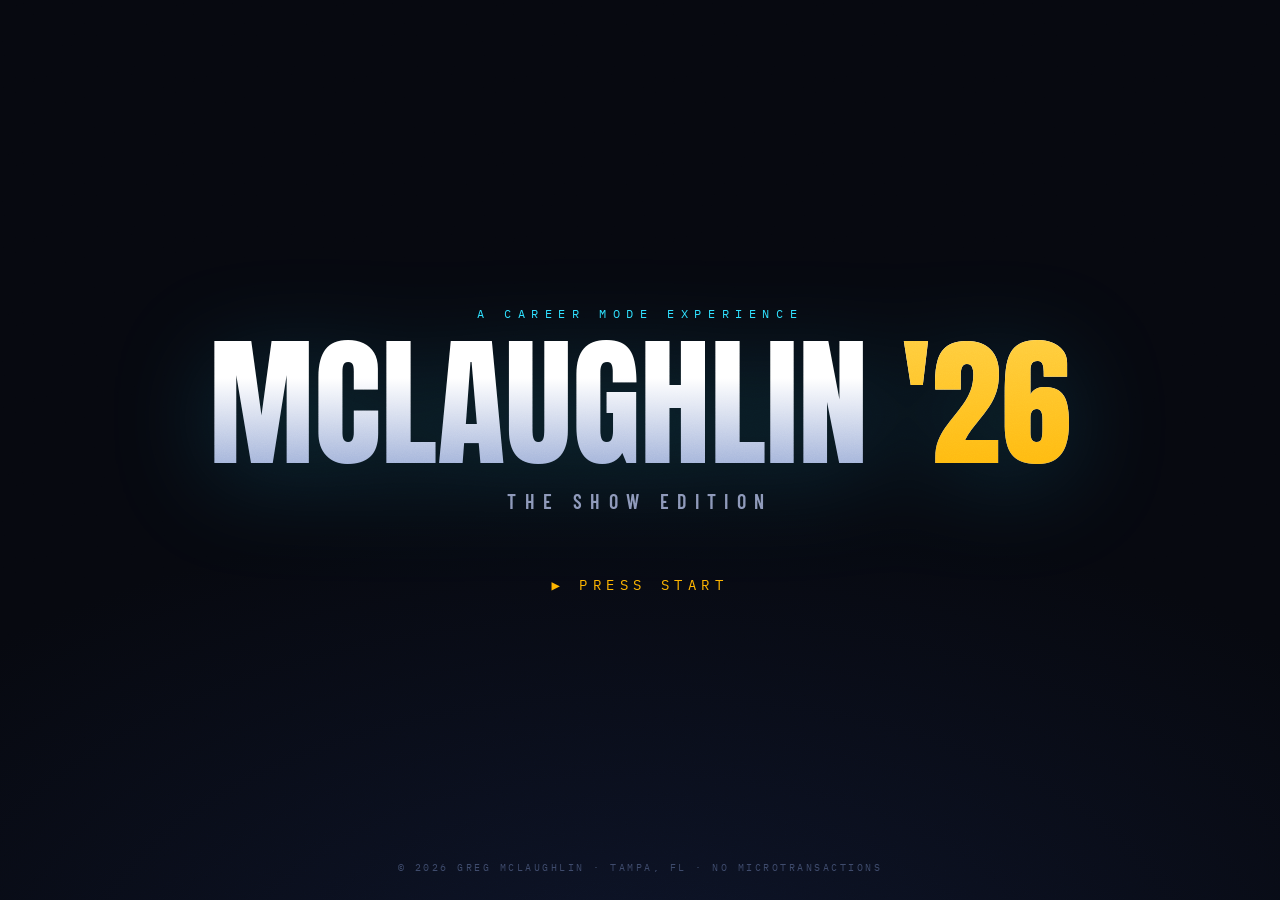
==== index.html @ 7b70fe1c "MCLAUGHLIN '26: personal site as a sports video game career-mode menu Single-file site: boot screen," ====
<!DOCTYPE html>
<html lang="en">
<head>
<meta charset="UTF-8">
<meta name="viewport" content="width=device-width, initial-scale=1.0">
<title>MCLAUGHLIN '26 — THE SHOW</title>
<meta name="description" content="Greg McLaughlin — M&A partnerships executive, AI builder. Career mode now loading.">
<link rel="preconnect" href="https://fonts.googleapis.com">
<link rel="preconnect" href="https://fonts.gstatic.com" crossorigin>
<link href="https://fonts.googleapis.com/css2?family=Anton&family=Barlow+Condensed:ital,wght@0,400;0,500;0,600;0,700;1,400;1,600&family=IBM+Plex+Mono:wght@400;500;700&display=swap" rel="stylesheet">
<style>
:root{
  --bg:#06080f;
  --bg2:#0c1120;
  --panel:#0e1426;
  --panel2:#131a30;
  --line:#1f2a4a;
  --gold:#ffb300;
  --gold-hi:#ffd34d;
  --cyan:#2ee0ff;
  --red:#ff3b5c;
  --ink:#f2f5fc;
  --dim:#8b96b8;
  --skew:-8deg;
}
*{box-sizing:border-box;margin:0;padding:0}
html,body{height:100%}
body{
  background:var(--bg);
  color:var(--ink);
  font-family:'Barlow Condensed',sans-serif;
  overflow:hidden;
  -webkit-font-smoothing:antialiased;
}
/* ============ ATMOSPHERE ============ */
.atmo{position:fixed;inset:0;pointer-events:none;z-index:0}
.atmo .glow{
  position:absolute;width:140vmax;height:140vmax;left:50%;top:-90vmax;transform:translateX(-50%);
  background:radial-gradient(closest-side,rgba(46,224,255,.10),rgba(46,224,255,0) 70%);
}
.atmo .glow2{
  position:absolute;width:90vmax;height:90vmax;right:-40vmax;bottom:-50vmax;
  background:radial-gradient(closest-side,rgba(255,179,0,.08),rgba(255,179,0,0) 70%);
}
.atmo .stripes{
  position:absolute;inset:-50%;
  background:repeating-linear-gradient(115deg,rgba(255,255,255,.022) 0 2px,transparent 2px 90px);
}
.atmo .bigword{
  position:absolute;left:-2vw;bottom:-7vh;
  font-family:'Anton',sans-serif;font-size:24vw;line-height:.8;letter-spacing:-.01em;
  color:transparent;-webkit-text-stroke:1px rgba(255,255,255,.045);
  transform:skewX(var(--skew));user-select:none;white-space:nowrap;
}
.atmo .sweep{
  position:absolute;inset:0;overflow:hidden;
}
.atmo .sweep::after{
  content:"";position:absolute;top:-20%;bottom:-20%;width:30vw;left:-40vw;
  background:linear-gradient(100deg,transparent,rgba(255,255,255,.035),transparent);
  transform:skewX(-18deg);
  animation:sweep 9s ease-in-out infinite;
}
@keyframes sweep{0%,55%{left:-45vw}90%,100%{left:130vw}}
.grain{
  position:fixed;inset:0;z-index:50;pointer-events:none;opacity:.5;mix-blend-mode:overlay;
  background-image:url("data:image/svg+xml,%3Csvg xmlns='http://www.w3.org/2000/svg' width='160' height='160'%3E%3Cfilter id='n'%3E%3CfeTurbulence type='fractalNoise' baseFrequency='0.9' numOctaves='2'/%3E%3CfeColorMatrix type='saturate' values='0'/%3E%3C/filter%3E%3Crect width='160' height='160' filter='url(%23n)' opacity='0.35'/%3E%3C/svg%3E");
}

/* ============ BOOT SCREEN ============ */
#boot{
  position:fixed;inset:0;z-index:40;display:flex;flex-direction:column;align-items:center;justify-content:center;
  background:radial-gradient(120% 90% at 50% 110%,#0d1428 0%,var(--bg) 60%);
  cursor:pointer;transition:opacity .6s ease,visibility .6s;
}
#boot.gone{opacity:0;visibility:hidden}
.boot-kicker{
  font-family:'IBM Plex Mono',monospace;font-size:12px;letter-spacing:.55em;color:var(--cyan);
  text-transform:uppercase;margin-bottom:18px;animation:rise .8s .2s both;
}
.boot-logo{
  font-family:'Anton',sans-serif;font-size:clamp(56px,11vw,150px);line-height:.92;text-align:center;
  text-transform:uppercase;transform:skewX(var(--skew));
  background:linear-gradient(180deg,#fff 30%,#9fb0d8 100%);
  -webkit-background-clip:text;background-clip:text;color:transparent;
  filter:drop-shadow(0 18px 50px rgba(46,224,255,.18));
  animation:rise .8s .35s both;
}
.boot-logo .yr{color:transparent;background:linear-gradient(180deg,var(--gold-hi),var(--gold));-webkit-background-clip:text;background-clip:text}
.boot-sub{
  margin-top:20px;font-weight:600;font-size:clamp(14px,1.6vw,20px);letter-spacing:.42em;text-transform:uppercase;color:var(--dim);
  animation:rise .8s .5s both;
}
.press-start{
  margin-top:7vh;font-family:'IBM Plex Mono',monospace;font-size:14px;letter-spacing:.4em;text-transform:uppercase;color:var(--gold);
  animation:blink 1.4s steps(2,start) infinite, rise .8s .8s both;
}
@keyframes blink{50%{opacity:.15}}
@keyframes rise{from{opacity:0;transform:translateY(26px)}to{opacity:1;transform:translateY(0)}}
.boot-foot{
  position:absolute;bottom:26px;font-family:'IBM Plex Mono',monospace;font-size:10px;letter-spacing:.25em;color:#3c4868;text-transform:uppercase;
}

/* ============ SHELL ============ */
#app{position:relative;z-index:1;height:100%;display:flex;flex-direction:column;opacity:0;transition:opacity .7s ease .15s}
#app.on{opacity:1}

/* top bar */
.topbar{
  display:flex;align-items:center;gap:18px;
  padding:14px 28px;border-bottom:1px solid var(--line);
  background:linear-gradient(180deg,rgba(14,20,38,.9),rgba(14,20,38,.55));
  backdrop-filter:blur(6px);
}
.tb-logo{font-family:'Anton',sans-serif;font-size:20px;letter-spacing:.02em;transform:skewX(var(--skew));text-transform:uppercase}
.tb-logo span{color:var(--gold)}
.tb-mode{
  font-family:'IBM Plex Mono',monospace;font-size:10px;letter-spacing:.3em;color:var(--cyan);text-transform:uppercase;
  border:1px solid rgba(46,224,255,.35);padding:4px 10px;
}
.tb-spacer{flex:1}
.tb-meta{font-family:'IBM Plex Mono',monospace;font-size:10px;letter-spacing:.2em;color:var(--dim);text-transform:uppercase}
#muteBtn{
  font-family:'IBM Plex Mono',monospace;font-size:10px;letter-spacing:.2em;text-transform:uppercase;
  background:none;border:1px solid var(--line);color:var(--dim);padding:5px 12px;cursor:pointer;transition:.2s;
}
#muteBtn:hover{border-color:var(--gold);color:var(--gold)}

/* main area */
.main{flex:1;display:flex;min-height:0}

/* ============ MENU ============ */
.menu{
  width:330px;flex-shrink:0;display:flex;flex-direction:column;justify-content:center;gap:6px;
  padding:0 0 0 34px;
}
.menu-label{
  font-family:'IBM Plex Mono',monospace;font-size:10px;letter-spacing:.4em;color:#46537a;text-transform:uppercase;margin-bottom:10px;padding-left:14px;
}
.mi{
  position:relative;display:block;width:100%;text-align:left;background:none;border:0;cursor:pointer;
  font-family:'Anton',sans-serif;font-size:30px;letter-spacing:.02em;text-transform:uppercase;color:#5b688f;
  padding:10px 14px;transform:skewX(var(--skew));transition:color .18s,transform .18s,padding .18s;
  opacity:0;animation:rise .55s both;
}
.mi small{
  display:block;font-family:'Barlow Condensed',sans-serif;font-weight:500;font-size:12px;letter-spacing:.32em;color:#3c4868;margin-top:1px;transition:color .18s;
}
.mi::before{
  content:"";position:absolute;left:0;top:8%;bottom:8%;width:4px;background:var(--gold);
  transform:scaleY(0);transition:transform .18s;
}
.mi:hover,.mi.active{color:var(--ink);transform:skewX(var(--skew)) translateX(14px)}
.mi:hover small,.mi.active small{color:var(--cyan)}
.mi.active::before{transform:scaleY(1)}
.mi.active{color:var(--gold-hi)}

/* ============ STAGE ============ */
.stage{flex:1;position:relative;min-width:0;display:flex;align-items:stretch;padding:34px 38px 26px 30px}
.screen{
  position:absolute;inset:34px 38px 26px 30px;display:none;min-height:0;
}
.screen.on{display:flex;gap:34px;animation:screenIn .45s cubic-bezier(.22,1,.36,1) both}
@keyframes screenIn{from{opacity:0;transform:translateX(46px) skewX(-1deg)}to{opacity:1;transform:none}}
.screen-body{flex:1;min-width:0;display:flex;flex-direction:column;min-height:0}

.sc-kicker{font-family:'IBM Plex Mono',monospace;font-size:11px;letter-spacing:.45em;color:var(--cyan);text-transform:uppercase;margin-bottom:6px}
.sc-title{
  font-family:'Anton',sans-serif;font-size:clamp(34px,4.4vw,58px);line-height:.95;text-transform:uppercase;transform:skewX(var(--skew));transform-origin:left;
  margin-bottom:20px;
}
.sc-title em{font-style:normal;color:var(--gold)}
.scroll{overflow-y:auto;min-height:0;padding-right:14px;scrollbar-width:thin;scrollbar-color:#26314f transparent}
.scroll::-webkit-scrollbar{width:6px}
.scroll::-webkit-scrollbar-thumb{background:#26314f}

/* ============ PLAYER CARD ============ */
.pcard{
  width:300px;flex-shrink:0;align-self:flex-start;position:relative;
  background:linear-gradient(165deg,var(--panel2),var(--panel) 70%);
  border:1px solid var(--line);
  clip-path:polygon(0 0,100% 0,100% calc(100% - 26px),calc(100% - 26px) 100%,0 100%);
  padding:0 0 18px;
}
.pcard::before{content:"";position:absolute;left:0;right:0;top:0;height:4px;background:linear-gradient(90deg,var(--gold),var(--cyan))}
.pc-photo{position:relative;height:240px;overflow:hidden}
.pc-photo img{width:100%;height:100%;object-fit:cover;object-position:50% 20%;filter:contrast(1.06) saturate(.85)}
.pc-photo::after{
  content:"";position:absolute;inset:0;
  background:linear-gradient(180deg,rgba(6,8,15,0) 45%,rgba(14,20,38,.96) 96%),
             linear-gradient(20deg,rgba(46,224,255,.14),transparent 45%);
}
.pc-ovr{
  position:absolute;top:14px;left:14px;width:64px;height:64px;display:flex;flex-direction:column;align-items:center;justify-content:center;
  background:linear-gradient(180deg,var(--gold-hi),var(--gold));color:#191000;
  clip-path:polygon(50% 0,100% 25%,100% 75%,50% 100%,0 75%,0 25%);
  font-family:'Anton',sans-serif;
}
.pc-ovr b{font-size:26px;line-height:1}
.pc-ovr i{font-style:normal;font-size:9px;letter-spacing:.2em}
.pc-pos{
  position:absolute;top:14px;right:14px;font-family:'IBM Plex Mono',monospace;font-size:10px;letter-spacing:.25em;
  background:rgba(6,8,15,.75);border:1px solid rgba(46,224,255,.4);color:var(--cyan);padding:5px 9px;
}
.pc-name{position:relative;margin-top:-44px;padding:0 18px;z-index:1}
.pc-name .first{font-weight:600;font-size:15px;letter-spacing:.34em;text-transform:uppercase;color:var(--cyan)}
.pc-name .last{font-family:'Anton',sans-serif;font-size:38px;line-height:1;text-transform:uppercase;transform:skewX(var(--skew));transform-origin:left;display:block}
.pc-team{padding:10px 18px 0;font-weight:600;font-size:13px;letter-spacing:.18em;text-transform:uppercase;color:var(--dim)}
.pc-team b{color:var(--ink)}
.pc-grid{display:grid;grid-template-columns:1fr 1fr;gap:1px;background:var(--line);border-top:1px solid var(--line);border-bottom:1px solid var(--line);margin-top:12px}
.pc-cell{background:var(--panel);padding:9px 12px}
.pc-cell i{display:block;font-style:normal;font-family:'IBM Plex Mono',monospace;font-size:8.5px;letter-spacing:.22em;color:#5b688f;text-transform:uppercase;margin-bottom:2px}
.pc-cell b{font-weight:600;font-size:14.5px;letter-spacing:.06em;text-transform:uppercase}
.pc-foot{display:flex;justify-content:space-between;padding:12px 18px 0;font-family:'IBM Plex Mono',monospace;font-size:9px;letter-spacing:.2em;color:#46537a;text-transform:uppercase}

/* ============ HOME SCREEN ============ */
.home-hero{display:flex;flex-direction:column;justify-content:center;flex:1}
.hh-line{font-family:'IBM Plex Mono',monospace;font-size:12px;letter-spacing:.5em;color:var(--cyan);text-transform:uppercase;margin-bottom:14px;opacity:0;animation:rise .6s .1s both}
.hh-name{
  font-family:'Anton',sans-serif;font-size:clamp(54px,7.4vw,118px);line-height:.88;text-transform:uppercase;transform:skewX(var(--skew));transform-origin:left;
  opacity:0;animation:rise .6s .22s both;
}
.hh-name span{display:block;color:transparent;-webkit-text-stroke:1.5px rgba(242,245,252,.8)}
.hh-name em{font-style:normal;background:linear-gradient(180deg,#fff 35%,#93a5d4);-webkit-background-clip:text;background-clip:text;color:transparent}
.hh-tag{
  margin-top:22px;max-width:560px;font-size:21px;font-weight:500;line-height:1.45;color:#c4cde6;
  opacity:0;animation:rise .6s .36s both;
}
.hh-tag b{color:var(--gold);font-weight:600}
.hh-stats{display:flex;gap:34px;margin-top:34px;opacity:0;animation:rise .6s .5s both;flex-wrap:wrap}
.hh-stat i{display:block;font-style:normal;font-family:'IBM Plex Mono',monospace;font-size:9.5px;letter-spacing:.28em;color:#5b688f;text-transform:uppercase;margin-top:4px}
.hh-stat b{font-family:'Anton',sans-serif;font-size:42px;color:var(--ink)}
.hh-stat b em{font-style:normal;color:var(--gold)}
.hh-cta{margin-top:38px;display:flex;gap:14px;opacity:0;animation:rise .6s .62s both}
.btn{
  font-family:'Barlow Condensed',sans-serif;font-weight:700;font-size:17px;letter-spacing:.3em;text-transform:uppercase;
  padding:13px 28px 13px 30px;cursor:pointer;border:0;transform:skewX(var(--skew));transition:.2s;
}
.btn>span{display:inline-block;transform:skewX(calc(var(--skew)*-1))}
.btn-gold{background:linear-gradient(180deg,var(--gold-hi),var(--gold));color:#191000}
.btn-gold:hover{filter:brightness(1.12);transform:skewX(var(--skew)) translateY(-2px)}
.btn-ghost{background:transparent;color:var(--ink);border:1px solid #3a4670}
.btn-ghost:hover{border-color:var(--cyan);color:var(--cyan);transform:skewX(var(--skew)) translateY(-2px)}

/* ============ CAREER ============ */
.season{
  position:relative;display:grid;grid-template-columns:118px 1fr auto;gap:18px;align-items:start;
  background:linear-gradient(165deg,var(--panel2),var(--panel));border:1px solid var(--line);
  padding:18px 22px;margin-bottom:12px;
  clip-path:polygon(0 0,100% 0,100% 100%,16px 100%,0 calc(100% - 16px));
  opacity:0;animation:rise .5s both;
}
.season:hover{border-color:#2c3a66}
.szn-yr{font-family:'Anton',sans-serif;font-size:24px;color:var(--cyan);line-height:1.05}
.szn-yr small{display:block;font-family:'IBM Plex Mono',monospace;font-size:9px;letter-spacing:.25em;color:#5b688f;margin-top:5px;text-transform:uppercase}
.szn-team{font-family:'Anton',sans-serif;font-size:21px;letter-spacing:.02em;text-transform:uppercase}
.szn-role{font-size:14.5px;font-weight:600;letter-spacing:.14em;text-transform:uppercase;color:var(--gold);margin:2px 0 8px}
.szn-notes{font-size:16px;line-height:1.5;color:#aeb9d6;max-width:60ch}
.szn-badges{display:flex;flex-direction:column;gap:6px;align-items:flex-end}
.badge{
  font-family:'IBM Plex Mono',monospace;font-size:9.5px;letter-spacing:.18em;text-transform:uppercase;padding:5px 10px;white-space:nowrap;
}
.badge-acq{background:rgba(255,179,0,.12);border:1px solid rgba(255,179,0,.5);color:var(--gold-hi)}
.badge-info{background:rgba(46,224,255,.08);border:1px solid rgba(46,224,255,.3);color:var(--cyan)}
.totals{
  display:flex;gap:30px;flex-wrap:wrap;margin-top:18px;padding:18px 24px;
  background:rgba(255,179,0,.05);border:1px solid rgba(255,179,0,.3);
  clip-path:polygon(0 0,100% 0,100% 100%,16px 100%,0 calc(100% - 16px));
}
.totals .hh-stat b{font-size:32px}

/* ============ ATTRIBUTES ============ */
.attr-cols{display:grid;grid-template-columns:1fr 1fr;gap:14px 40px}
.attr-group-title{
  grid-column:span 1;font-family:'IBM Plex Mono',monospace;font-size:10px;letter-spacing:.4em;color:#5b688f;text-transform:uppercase;
  margin:6px 0 2px;
}
.attr{opacity:0;animation:rise .5s both}
.attr-top{display:flex;justify-content:space-between;align-items:baseline;margin-bottom:6px}
.attr-name{font-weight:600;font-size:16px;letter-spacing:.2em;text-transform:uppercase}
.attr-val{font-family:'Anton',sans-serif;font-size:22px;color:var(--gold)}
.attr-val.elite{color:var(--cyan)}
.bar{height:8px;background:#10162b;border:1px solid var(--line);transform:skewX(var(--skew))}
.bar i{
  display:block;height:100%;width:0;background:linear-gradient(90deg,var(--gold),var(--gold-hi));
  transition:width 1s cubic-bezier(.22,1,.36,1);
}
.bar i.elite{background:linear-gradient(90deg,#0fb6d6,var(--cyan))}
.attr-note{margin-top:26px;font-family:'IBM Plex Mono',monospace;font-size:10.5px;letter-spacing:.12em;color:#5b688f;line-height:1.8}

/* ============ ACHIEVEMENTS ============ */
.ach-grid{display:grid;grid-template-columns:repeat(auto-fill,minmax(230px,1fr));gap:13px}
.ach{
  position:relative;background:linear-gradient(165deg,var(--panel2),var(--panel));border:1px solid var(--line);padding:16px 16px 14px;
  clip-path:polygon(0 0,calc(100% - 14px) 0,100% 14px,100% 100%,0 100%);
  transition:transform .18s,border-color .18s;opacity:0;animation:rise .5s both;
}
.ach:hover{transform:translateY(-4px);border-color:#2c3a66}
.ach-rarity{font-family:'IBM Plex Mono',monospace;font-size:8.5px;letter-spacing:.3em;text-transform:uppercase;margin-bottom:8px}
.r-leg{color:var(--gold-hi)}.r-epic{color:var(--cyan)}.r-rare{color:#9d8cff}.r-lock{color:#46537a}
.ach-name{font-family:'Anton',sans-serif;font-size:19px;text-transform:uppercase;letter-spacing:.02em;margin-bottom:6px}
.ach-desc{font-size:14.5px;line-height:1.45;color:#9aa6c6}
.ach.locked{opacity:.55}
.ach.locked .ach-name{color:#5b688f}
.ach-leg::before{content:"";position:absolute;inset:0;background:linear-gradient(120deg,rgba(255,179,0,.12),transparent 55%);pointer-events:none}
.ach-leg{border-color:rgba(255,179,0,.45)}

/* ============ SCOUTING ============ */
.scout-wrap{display:grid;grid-template-columns:1.25fr 1fr;gap:34px}
.scout-text p{font-size:17.5px;line-height:1.62;color:#c4cde6;margin-bottom:16px;max-width:62ch}
.scout-text p b{color:var(--ink)}
.scout-text p em{color:var(--gold);font-style:normal}
.sw-box{border:1px solid var(--line);background:linear-gradient(165deg,var(--panel2),var(--panel));padding:18px 20px;margin-bottom:14px;clip-path:polygon(0 0,100% 0,100% 100%,14px 100%,0 calc(100% - 14px))}
.sw-box h3{font-family:'IBM Plex Mono',monospace;font-size:10px;letter-spacing:.4em;text-transform:uppercase;margin-bottom:12px}
.sw-box.plus h3{color:var(--cyan)}.sw-box.minus h3{color:var(--red)}
.sw-box li{list-style:none;font-size:15.5px;line-height:1.5;color:#aeb9d6;padding-left:16px;position:relative;margin-bottom:7px}
.sw-box.plus li::before{content:"▲";color:var(--cyan);position:absolute;left:0;font-size:9px;top:6px}
.sw-box.minus li::before{content:"▼";color:var(--red);position:absolute;left:0;font-size:9px;top:6px}

/* ============ FREE AGENCY ============ */
.fa-wrap{flex:1;display:flex;flex-direction:column;justify-content:center}
.fa-big{
  font-family:'Anton',sans-serif;font-size:clamp(40px,5.4vw,84px);line-height:.95;text-transform:uppercase;transform:skewX(var(--skew));transform-origin:left;
  opacity:0;animation:rise .6s .1s both;
}
.fa-big em{font-style:normal;color:var(--gold)}
.fa-sub{margin-top:18px;font-size:20px;font-weight:500;color:#c4cde6;max-width:58ch;line-height:1.5;opacity:0;animation:rise .6s .25s both}
.fa-rows{margin-top:36px;display:flex;flex-direction:column;gap:2px;max-width:560px;opacity:0;animation:rise .6s .4s both}
.fa-row{
  display:flex;justify-content:space-between;align-items:center;gap:20px;text-decoration:none;
  background:linear-gradient(165deg,var(--panel2),var(--panel));border:1px solid var(--line);padding:16px 22px;transition:.18s;
}
.fa-row:hover{border-color:var(--gold);transform:translateX(8px)}
.fa-row i{font-style:normal;font-family:'IBM Plex Mono',monospace;font-size:9.5px;letter-spacing:.3em;color:#5b688f;text-transform:uppercase}
.fa-row b{font-weight:600;font-size:18px;letter-spacing:.06em;color:var(--ink)}
.fa-row:hover b{color:var(--gold-hi)}

/* ============ TICKER ============ */
.ticker{
  border-top:1px solid var(--line);background:#0a0f1d;overflow:hidden;white-space:nowrap;flex-shrink:0;
  display:flex;align-items:center;
}
.ticker .tk-label{
  flex-shrink:0;background:var(--gold);color:#191000;font-family:'Anton',sans-serif;font-size:13px;letter-spacing:.08em;
  padding:9px 16px;text-transform:uppercase;clip-path:polygon(0 0,100% 0,calc(100% - 10px) 100%,0 100%);z-index:2;
}
.tk-track{display:inline-flex;animation:tick 60s linear infinite;padding-left:20px}
.tk-track span{
  font-family:'IBM Plex Mono',monospace;font-size:11px;letter-spacing:.14em;color:#7a87ad;text-transform:uppercase;padding-right:60px;
}
.tk-track span b{color:var(--cyan);font-weight:500}
@keyframes tick{from{transform:translateX(0)}to{transform:translateX(-50%)}}

/* ============ RESPONSIVE ============ */
@media (max-width:1100px){
  body{overflow:auto}
  #app{height:auto;min-height:100%}
  .main{flex-direction:column}
  .menu{width:100%;flex-direction:row;flex-wrap:wrap;gap:2px;padding:18px 20px 0}
  .menu-label{width:100%}
  .mi{width:auto;font-size:18px;padding:8px 12px}
  .mi small{display:none}
  .stage{padding:20px}
  .screen{position:relative;inset:auto;width:100%}
  .screen.on{flex-direction:column}
  .pcard{width:100%;max-width:340px;align-self:center;order:-1}
  .scout-wrap{grid-template-columns:1fr}
  .attr-cols{grid-template-columns:1fr}
  .season{grid-template-columns:1fr}
  .szn-badges{flex-direction:row;align-items:flex-start;flex-wrap:wrap}
}
</style>
</head>
<body>

<div class="atmo">
  <div class="glow"></div><div class="glow2"></div>
  <div class="stripes"></div>
  <div class="sweep"></div>
  <div class="bigword">McL 26</div>
</div>
<div class="grain"></div>

<!-- BOOT -->
<div id="boot">
  <div class="boot-kicker">A Career Mode Experience</div>
  <div class="boot-logo">McLAUGHLIN <span class="yr">'26</span></div>
  <div class="boot-sub">The Show Edition</div>
  <div class="press-start">▶ Press Start</div>
  <div class="boot-foot">© 2026 Greg McLaughlin · Tampa, FL · No microtransactions</div>
</div>

<!-- APP -->
<div id="app">
  <div class="topbar">
    <div class="tb-logo">McL<span>'26</span></div>
    <div class="tb-mode">Franchise Mode</div>
    <div class="tb-spacer"></div>
    <div class="tb-meta">Season 10 · Tampa, FL</div>
    <button id="muteBtn" aria-label="Toggle sound">SOUND: ON</button>
  </div>

  <div class="main">
    <!-- MENU -->
    <nav class="menu" aria-label="Main menu">
      <div class="menu-label">Main Menu</div>
      <button class="mi active" data-screen="home" style="animation-delay:.05s">Home<small>Player Spotlight</small></button>
      <button class="mi" data-screen="career" style="animation-delay:.12s">Career Mode<small>10 Seasons · 6 Teams</small></button>
      <button class="mi" data-screen="attributes" style="animation-delay:.19s">Attributes<small>Player Ratings</small></button>
      <button class="mi" data-screen="achievements" style="animation-delay:.26s">Achievements<small>Things He Shipped</small></button>
      <button class="mi" data-screen="scouting" style="animation-delay:.33s">Scouting Report<small>Strengths &amp; Quirks</small></button>
      <button class="mi" data-screen="freeagency" style="animation-delay:.40s">Free Agency<small>Get In Touch</small></button>
    </nav>

    <!-- STAGE -->
    <div class="stage">

      <!-- HOME -->
      <section class="screen on" id="s-home">
        <div class="screen-body home-hero">
          <div class="hh-line">Player Spotlight · #26</div>
          <h1 class="hh-name"><span>Greg</span><em>McLaughlin</em></h1>
          <p class="hh-tag">M&amp;A partnerships executive by day. <b>AI builder by night.</b> Ten seasons of dealmaking, three acquisitions survived, and a dugout full of side projects — including an autonomous trading system that manages real money while he sleeps.</p>
          <div class="hh-stats">
            <div class="hh-stat"><b>10</b><i>Seasons</i></div>
            <div class="hh-stat"><b>3</b><i>Acquisitions</i></div>
            <div class="hh-stat"><b>100<em>+</em></b><i>Partner Network</i></div>
            <div class="hh-stat"><b>12<em>+</em></b><i>Apps Shipped</i></div>
          </div>
          <div class="hh-cta">
            <button class="btn btn-gold" data-goto="career"><span>View Career</span></button>
            <button class="btn btn-ghost" data-goto="freeagency"><span>Make An Offer</span></button>
          </div>
        </div>
        <aside class="pcard">
          <div class="pc-photo">
            <img src="player.jpeg" alt="Greg McLaughlin headshot">
            <div class="pc-ovr"><b>99</b><i>OVR</i></div>
            <div class="pc-pos">BD / M&amp;A</div>
          </div>
          <div class="pc-name">
            <span class="first">Greg</span>
            <span class="last">McLaughlin</span>
          </div>
          <div class="pc-team">Team · <b>Align Business Advisory</b></div>
          <div class="pc-grid">
            <div class="pc-cell"><i>Position</i><b>Partnerships</b></div>
            <div class="pc-cell"><i>Secondary</i><b>AI Builder</b></div>
            <div class="pc-cell"><i>Bats / Throws</i><b>AI / Deals</b></div>
            <div class="pc-cell"><i>Hometown</i><b>Tampa, FL</b></div>
            <div class="pc-cell"><i>College</i><b>Temple Univ.</b></div>
            <div class="pc-cell"><i>Degree</i><b>Actuarial Sci.</b></div>
          </div>
          <div class="pc-foot"><span>Series 26</span><span>Live Edition</span></div>
        </aside>
      </section>

      <!-- CAREER -->
      <section class="screen" id="s-career">
        <div class="screen-body">
          <div class="sc-kicker">Franchise History</div>
          <h2 class="sc-title">Career <em>Mode</em></h2>
          <div class="scroll">
            <div class="season" style="animation-delay:.05s">
              <div class="szn-yr">'24–NOW<small>Seasons 9–10</small></div>
              <div>
                <div class="szn-team">Align Business Advisory</div>
                <div class="szn-role">M&amp;A Executive · Strategic Partnerships</div>
                <p class="szn-notes">Veteran leadership year. Runs a national ecosystem of 100+ attorney, CPA, and wealth-management partners for a lower-middle-market M&amp;A firm — owning executive relationships from first meeting through deal close.</p>
              </div>
              <div class="szn-badges"><span class="badge badge-info">ACTIVE ROSTER</span><span class="badge badge-info">SELL-SIDE M&amp;A</span></div>
            </div>
            <div class="season" style="animation-delay:.12s">
              <div class="szn-yr">'23–'24<small>Season 8</small></div>
              <div>
                <div class="szn-team">Kharon</div>
                <div class="szn-role">Strategic Partnerships Manager</div>
                <p class="szn-notes">Owned ~12 strategic partnerships across global risk, compliance, and financial-data ecosystems. Drove a ~60% year-over-year increase in partner-sourced pipeline through co-selling and structured enablement.</p>
              </div>
              <div class="szn-badges"><span class="badge badge-info">+60% PIPELINE</span></div>
            </div>
            <div class="season" style="animation-delay:.19s">
              <div class="szn-yr">'21–'23<small>Seasons 6–7</small></div>
              <div>
                <div class="szn-team">Laskie</div>
                <div class="szn-role">BD &amp; Partnerships Manager · Employee #6</div>
                <p class="szn-notes">Founding BD team member at a pre-revenue startup. Built the GTM strategy, partner network, and outbound playbooks from zero; helped scale the platform from $0 to $2.5M ARR in year one.</p>
              </div>
              <div class="szn-badges"><span class="badge badge-acq">🏆 Acquired by X / Twitter</span><span class="badge badge-info">$0 → $2.5M ARR</span></div>
            </div>
            <div class="season" style="animation-delay:.26s">
              <div class="szn-yr">'20–'21<small>Season 5</small></div>
              <div>
                <div class="szn-team">HGS Digital</div>
                <div class="szn-role">Director · Channel Sales &amp; Partner Enablement</div>
                <p class="szn-notes">Built channel partnerships with AWS, Twilio, and Sprinklr. Grew partner-generated revenue 55%, doubled pipeline year over year, and cut enterprise sales cycles roughly 45%.</p>
              </div>
              <div class="szn-badges"><span class="badge badge-info">+55% PARTNER REV</span></div>
            </div>
            <div class="season" style="animation-delay:.33s">
              <div class="szn-yr">'18–'20<small>Seasons 3–4</small></div>
              <div>
                <div class="szn-team">Curalate</div>
                <div class="szn-role">Senior Associate · Client Partner</div>
                <p class="szn-notes">Managed a ~$4M ARR book of mid-market and enterprise SaaS clients — QBRs, renewals, and expansion across multi-quarter enterprise cycles.</p>
              </div>
              <div class="szn-badges"><span class="badge badge-acq">🏆 Acquired by Bazaarvoice</span></div>
            </div>
            <div class="season" style="animation-delay:.40s">
              <div class="szn-yr">'16–'18<small>Rookie Seasons</small></div>
              <div>
                <div class="szn-team">Life.io</div>
                <div class="szn-role">Growth, Sales &amp; Partnerships · Employee #10</div>
                <p class="szn-notes">Drafted out of Temple into an early-stage insurtech. Closed 25 new customers and helped lay the sales and partnership foundation ahead of acquisition.</p>
              </div>
              <div class="szn-badges"><span class="badge badge-acq">🏆 Acquired by SE2 / Zinnia</span><span class="badge badge-info">25 CUSTOMERS CLOSED</span></div>
            </div>
            <div class="totals">
              <div class="hh-stat"><b>10</b><i>Seasons</i></div>
              <div class="hh-stat"><b>6</b><i>Teams</i></div>
              <div class="hh-stat"><b>3</b><i>Acquisitions</i></div>
              <div class="hh-stat"><b>2<em>×</em></b><i>Founding-Team Member</i></div>
              <div class="hh-stat"><b>$2.5M</b><i>ARR From Zero</i></div>
            </div>
          </div>
        </div>
      </section>

      <!-- ATTRIBUTES -->
      <section class="screen" id="s-attributes">
        <div class="screen-body">
          <div class="sc-kicker">Player Ratings</div>
          <h2 class="sc-title">Attri<em>butes</em></h2>
          <div class="scroll">
            <div class="attr-cols">
              <div class="attr-group-title">Front Office</div>
              <div class="attr-group-title">Builder</div>
              <div class="attr" style="animation-delay:.05s">
                <div class="attr-top"><span class="attr-name">Relationship Management</span><span class="attr-val elite" data-n="97">0</span></div>
                <div class="bar"><i class="elite" data-w="97"></i></div>
              </div>
              <div class="attr" style="animation-delay:.05s">
                <div class="attr-top"><span class="attr-name">Curiosity</span><span class="attr-val elite" data-n="99">0</span></div>
                <div class="bar"><i class="elite" data-w="99"></i></div>
              </div>
              <div class="attr" style="animation-delay:.12s">
                <div class="attr-top"><span class="attr-name">Deal Operations</span><span class="attr-val" data-n="94">0</span></div>
                <div class="bar"><i data-w="94"></i></div>
              </div>
              <div class="attr" style="animation-delay:.12s">
                <div class="attr-top"><span class="attr-name">Shipping Velocity</span><span class="attr-val elite" data-n="96">0</span></div>
                <div class="bar"><i class="elite" data-w="96"></i></div>
              </div>
              <div class="attr" style="animation-delay:.19s">
                <div class="attr-top"><span class="attr-name">Ecosystem Building</span><span class="attr-val" data-n="93">0</span></div>
                <div class="bar"><i data-w="93"></i></div>
              </div>
              <div class="attr" style="animation-delay:.19s">
                <div class="attr-top"><span class="attr-name">AI Engineering</span><span class="attr-val" data-n="89">0</span></div>
                <div class="bar"><i data-w="89"></i></div>
              </div>
              <div class="attr" style="animation-delay:.26s">
                <div class="attr-top"><span class="attr-name">Pipeline Generation</span><span class="attr-val" data-n="91">0</span></div>
                <div class="bar"><i data-w="91"></i></div>
              </div>
              <div class="attr" style="animation-delay:.26s">
                <div class="attr-top"><span class="attr-name">Prompt Craft</span><span class="attr-val" data-n="92">0</span></div>
                <div class="bar"><i data-w="92"></i></div>
              </div>
              <div class="attr" style="animation-delay:.33s">
                <div class="attr-top"><span class="attr-name">Executive Presence</span><span class="attr-val" data-n="92">0</span></div>
                <div class="bar"><i data-w="92"></i></div>
              </div>
              <div class="attr" style="animation-delay:.33s">
                <div class="attr-top"><span class="attr-name">Weird-Idea Tolerance</span><span class="attr-val elite" data-n="98">0</span></div>
                <div class="bar"><i class="elite" data-w="98"></i></div>
              </div>
            </div>
            <p class="attr-note">RATINGS METHODOLOGY: ENTIRELY UNAUDITED. CYAN = ELITE TIER. NO RATING BOOSTS WERE PURCHASED — THIS GAME HAS NO MICROTRANSACTIONS.</p>
          </div>
        </div>
      </section>

      <!-- ACHIEVEMENTS -->
      <section class="screen" id="s-achievements">
        <div class="screen-body">
          <div class="sc-kicker">Unlockables</div>
          <h2 class="sc-title">Achieve<em>ments</em></h2>
          <div class="scroll">
            <div class="ach-grid">
              <div class="ach ach-leg" style="animation-delay:.05s">
                <div class="ach-rarity r-leg">★ Legendary</div>
                <div class="ach-name">The Franchise</div>
                <p class="ach-desc">Built GScott — an autonomous AI trading system that researches, scores, and trades micro-cap stocks with live capital. It files its own post-trade reviews.</p>
              </div>
              <div class="ach" style="animation-delay:.10s">
                <div class="ach-rarity r-epic">◆ Epic</div>
                <div class="ach-name">Event Horizon</div>
                <p class="ach-desc">Wrote a real-time general-relativity black hole renderer — light bending computed by GPU geodesics, in a single HTML file.</p>
              </div>
              <div class="ach" style="animation-delay:.15s">
                <div class="ach-rarity r-epic">◆ Epic</div>
                <div class="ach-name">Polycephalum</div>
                <p class="ach-desc">Simulated one million slime mold agents on a GPU and watched them solve mazes like a tiny yellow city planner.</p>
              </div>
              <div class="ach" style="animation-delay:.20s">
                <div class="ach-rarity r-epic">◆ Epic</div>
                <div class="ach-name">Villain Arc</div>
                <p class="ach-desc">Launched villain.me — an AI comic generator that turns anyone's grievances into a supervillain origin story.</p>
              </div>
              <div class="ach" style="animation-delay:.25s">
                <div class="ach-rarity r-rare">● Rare</div>
                <div class="ach-name">Darkwave</div>
                <p class="ach-desc">Built a correlator that listens to shortwave numbers stations — the ghost broadcasts spies allegedly still use.</p>
              </div>
              <div class="ach" style="animation-delay:.30s">
                <div class="ach-rarity r-rare">● Rare</div>
                <div class="ach-name">Mission Control</div>
                <p class="ach-desc">Shipped ai-sessions — an operator console for running fleets of AI coding agents in parallel.</p>
              </div>
              <div class="ach" style="animation-delay:.35s">
                <div class="ach-rarity r-rare">● Rare</div>
                <div class="ach-name">Exit Velocity</div>
                <p class="ach-desc">Created SellPrep, an AI exit-readiness coach for business owners thinking about selling their company.</p>
              </div>
              <div class="ach" style="animation-delay:.40s">
                <div class="ach-rarity r-rare">● Rare</div>
                <div class="ach-name">Main Street</div>
                <p class="ach-desc">Founded Mainwork — practical AI consulting for small and mid-sized businesses, not just the Fortune 500.</p>
              </div>
              <div class="ach locked" style="animation-delay:.45s">
                <div class="ach-rarity r-lock">🔒 Hidden</div>
                <div class="ach-name">Micrometeorite Hunter</div>
                <p class="ach-desc">Unlock condition unknown. Involves rooftop dust, rare-earth magnets, and a microscope.</p>
              </div>
              <div class="ach locked" style="animation-delay:.50s">
                <div class="ach-rarity r-lock">🔒 Hidden</div>
                <div class="ach-name">Night Cloud Spotter</div>
                <p class="ach-desc">Unlock condition: spot noctilucent clouds glowing 45 minutes after sunset. Latitude-dependent.</p>
              </div>
            </div>
          </div>
        </div>
      </section>

      <!-- SCOUTING -->
      <section class="screen" id="s-scouting">
        <div class="screen-body">
          <div class="sc-kicker">Front Office Eyes Only</div>
          <h2 class="sc-title">Scouting <em>Report</em></h2>
          <div class="scroll">
            <div class="scout-wrap">
              <div class="scout-text">
                <p><b>Summary:</b> Rare two-way player. Most guys in this league are either relationship operators or builders — McLaughlin is both, and at a high level. Ten seasons across insurtech, SaaS, compliance data, and M&amp;A advisory; three of his teams were acquired while he was on the roster, which scouts call <em>suspicious levels of being in the right room</em>.</p>
                <p>On the business side, he's a pure relationship hitter: C-suite-comfortable, runs disciplined account plans, and keeps a 100+ advisor ecosystem warm without breaking a sweat. Took a pre-revenue startup to $2.5M ARR as employee #6. Currently playing veteran innings in sell-side M&amp;A, walking business owners through the biggest transaction of their lives.</p>
                <p>On the builder side, the motor never stops. Nights and weekends he ships production software with AI — trading systems, physics simulations, consumer apps. The concern isn't whether he can build it; it's that <em>he will absolutely start building it tonight</em>.</p>
                <p><b>Projection:</b> Franchise cornerstone for any organization that values both the handshake and the codebase. Sign him before someone else does.</p>
              </div>
              <div>
                <div class="sw-box plus">
                  <h3>▲ Strengths</h3>
                  <ul>
                    <li>Elite relationship instincts — trusted by owners, PE firms, and 100+ advisors</li>
                    <li>Survived three acquisitions; thrives in chaos and zero-to-one environments</li>
                    <li>Ships real, working software at a startup pace — solo</li>
                    <li>Translates fluently between boardrooms and build logs</li>
                    <li>Actuarial science degree: genuinely likes the math</li>
                  </ul>
                </div>
                <div class="sw-box minus">
                  <h3>▼ Development Areas</h3>
                  <ul>
                    <li>Physically incapable of not starting a new side project</li>
                    <li>Will explain noctilucent clouds to anyone within earshot</li>
                    <li>Refuses to choose between spreadsheets and shaders</li>
                    <li>Has opinions about shortwave radio. Strong ones.</li>
                  </ul>
                </div>
              </div>
            </div>
          </div>
        </div>
      </section>

      <!-- FREE AGENCY -->
      <section class="screen" id="s-freeagency">
        <div class="screen-body fa-wrap">
          <div class="sc-kicker">Contract Negotiations Open</div>
          <h2 class="fa-big">Now Accepting<br><em>Offers</em></h2>
          <p class="fa-sub">Selling a business, building a partner ecosystem, or cooking up something weird with AI? Greg takes meetings. Front office responds fast.</p>
          <div class="fa-rows">
            <a class="fa-row" href="mailto:greg.s.mclaughlin@gmail.com"><i>Email</i><b>greg.s.mclaughlin@gmail.com</b></a>
            <a class="fa-row" href="https://www.linkedin.com/in/greg-mclaughlin" target="_blank" rel="noopener"><i>LinkedIn</i><b>linkedin.com/in/greg-mclaughlin</b></a>
            <a class="fa-row" href="https://github.com/gregmcla" target="_blank" rel="noopener"><i>GitHub</i><b>github.com/gregmcla</b></a>
            <div class="fa-row"><i>Home Field</i><b>Tampa, FL</b></div>
          </div>
        </div>
      </section>

    </div>
  </div>

  <!-- TICKER -->
  <div class="ticker">
    <div class="tk-label">McL Wire</div>
    <div class="tk-track" id="tkTrack"></div>
  </div>
</div>

<script>
'use strict';
/* ---------- sound: tiny WebAudio synth ---------- */
let AC=null, muted=localStorage.getItem('mcl_muted')==='1';
function ac(){ if(!AC){ try{ AC=new (window.AudioContext||window.webkitAudioContext)(); }catch(e){ console.error('WebAudio unavailable:',e); } } return AC; }
function blip(freq,dur,type,vol,when){
  if(muted) return;
  const ctx=ac(); if(!ctx) return;
  const t=(ctx.currentTime)+(when||0);
  const o=ctx.createOscillator(), g=ctx.createGain();
  o.type=type||'square'; o.frequency.setValueAtTime(freq,t);
  g.gain.setValueAtTime(0,t);
  g.gain.linearRampToValueAtTime(vol||.05,t+.005);
  g.gain.exponentialRampToValueAtTime(.0001,t+(dur||.07));
  o.connect(g); g.connect(ctx.destination);
  o.start(t); o.stop(t+(dur||.07)+.02);
}
const sHover =()=>blip(880,.05,'square',.025);
const sSelect=()=>{ blip(660,.07,'square',.05); blip(990,.09,'square',.05,.07); };
const sBoot  =()=>{ [330,440,660,880].forEach((f,i)=>blip(f,.12,'triangle',.06,i*.09)); };

const muteBtn=document.getElementById('muteBtn');
function paintMute(){ muteBtn.textContent='SOUND: '+(muted?'OFF':'ON'); }
paintMute();
muteBtn.addEventListener('click',()=>{ muted=!muted; localStorage.setItem('mcl_muted',muted?'1':'0'); paintMute(); if(!muted) sSelect(); });

/* ---------- boot ---------- */
const boot=document.getElementById('boot'), app=document.getElementById('app');
let booted=false;
function start(){
  if(booted) return; booted=true;
  sBoot();
  boot.classList.add('gone');
  app.classList.add('on');
  setTimeout(()=>boot.remove(),700);
}
boot.addEventListener('click',start);
window.addEventListener('keydown',e=>{ if(!booted&&(e.key==='Enter'||e.key===' ')) start(); });

/* deep link: #career, #attributes, ... skips the boot screen */
const deepLink=location.hash.replace('#','');

/* ---------- menu / screens ---------- */
const items=[...document.querySelectorAll('.mi')];
const screens={};
items.forEach(mi=>screens[mi.dataset.screen]=document.getElementById('s-'+mi.dataset.screen));
let current='home';

function show(name){
  if(!screens[name]||name===current&&app.classList.contains('on')) return;
  current=name;
  items.forEach(mi=>mi.classList.toggle('active',mi.dataset.screen===name));
  Object.entries(screens).forEach(([k,el])=>{
    el.classList.remove('on');
    if(k===name){
      void el.offsetWidth;            /* restart entry animation */
      el.classList.add('on');
    }
  });
  if(name==='attributes') animateAttrs();
}
items.forEach(mi=>{
  mi.addEventListener('mouseenter',sHover);
  mi.addEventListener('click',()=>{ sSelect(); show(mi.dataset.screen); });
});
document.querySelectorAll('[data-goto]').forEach(b=>{
  b.addEventListener('mouseenter',sHover);
  b.addEventListener('click',()=>{ sSelect(); show(b.dataset.goto); });
});
document.querySelectorAll('.fa-row,.ach,.season').forEach(el=>el.addEventListener('mouseenter',sHover));

/* keyboard nav like a real menu */
window.addEventListener('keydown',e=>{
  if(!booted) return;
  const idx=items.findIndex(mi=>mi.dataset.screen===current);
  if(e.key==='ArrowDown'||e.key==='ArrowRight'){ e.preventDefault(); sHover(); show(items[(idx+1)%items.length].dataset.screen); }
  if(e.key==='ArrowUp'||e.key==='ArrowLeft'){ e.preventDefault(); sHover(); show(items[(idx-1+items.length)%items.length].dataset.screen); }
});

/* ---------- attribute bars ---------- */
let attrsDone=false;
function animateAttrs(){
  document.querySelectorAll('.bar i').forEach(b=>{ b.style.width='0%'; });
  requestAnimationFrame(()=>requestAnimationFrame(()=>{
    document.querySelectorAll('.bar i').forEach(b=>{ b.style.width=b.dataset.w+'%'; });
  }));
  document.querySelectorAll('.attr-val').forEach(v=>{
    const target=+v.dataset.n, t0=performance.now(), dur=900;
    function tick(t){
      const p=Math.min(1,(t-t0)/dur);
      v.textContent=Math.round(target*(1-Math.pow(1-p,3)));
      if(p<1) requestAnimationFrame(tick);
    }
    requestAnimationFrame(tick);
  });
  attrsDone=true;
}

/* ---------- ticker ---------- */
const headlines=[
  'BREAKING: McLaughlin ships <b>3 apps in one day</b>, claims he was "just warming up"',
  'TRADE DESK: GScott AI portfolio executes overnight buys — <b>manager was asleep</b>',
  'FRANCHISE NOTES: 3 of 6 former teams acquired — league investigating <b>suspicious timing</b>',
  'SCOUTING: Sources say he answered a cold email in <b>under 4 minutes</b>',
  'WEATHER: Conditions favorable for <b>noctilucent clouds</b> 45 min post-sunset, McLaughlin already outside',
  'LEAGUE OFFICE: Temple actuarial science degree ruled a <b>legal performance enhancer</b>',
  'RUMOR MILL: Has a rare-earth magnet and a rooftop plan — <b>micrometeorite szn</b>',
  'M&amp;A WIRE: 100+ advisor ecosystem reports <b>career-high engagement</b> this season',
  'TECH DESK: Rendered a black hole in one HTML file — <b>physics dept declines comment</b>',
  'FREE AGENCY: Front office confirms — <b>now accepting offers</b>'
];
const tk=document.getElementById('tkTrack');
const seq=headlines.map(h=>`<span>${h} <span style="color:#3c4868">&nbsp;///&nbsp;</span></span>`).join('');
tk.innerHTML=seq+seq; /* doubled for seamless loop */

/* apply deep link after everything is wired up */
if(deepLink&&screens[deepLink]){ muted=true; start(); muted=localStorage.getItem('mcl_muted')==='1'; show(deepLink); }
window.addEventListener('hashchange',()=>{ const h=location.hash.replace('#',''); if(screens[h]){ if(!booted){ muted=true; start(); muted=localStorage.getItem('mcl_muted')==='1'; } show(h); } });
</script>
</body>
</html>
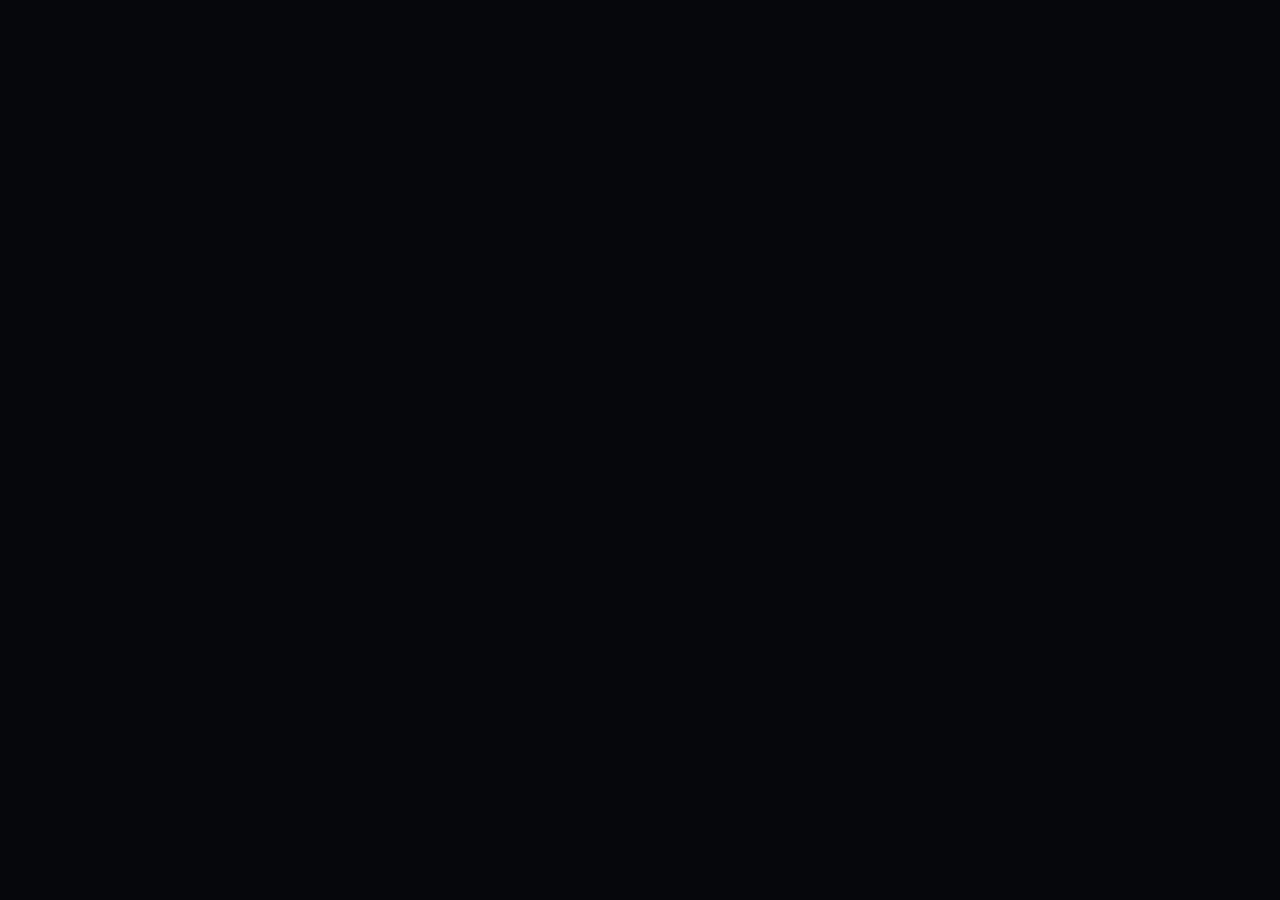
==== commit 6a27f492: "v2 Deluxe: splash+loading, announcer, holo card tilt, particles, wipe transitions, radar chart, visi" ====
--- a/index.html
+++ b/index.html
@@ -5,6 +5,10 @@
 <meta name="viewport" content="width=device-width, initial-scale=1.0">
 <title>MCLAUGHLIN '26 — THE SHOW</title>
 <meta name="description" content="Greg McLaughlin — M&A partnerships executive, AI builder. Career mode now loading.">
+<meta property="og:title" content="MCLAUGHLIN '26 — The Show Edition">
+<meta property="og:description" content="10 seasons. 3 acquisitions. 12+ apps shipped. Press Start.">
+<meta property="og:image" content="https://raw.githubusercontent.com/gregmcla/mclaughlin26/main/player.jpeg">
+<link rel="icon" href="data:image/svg+xml,%3Csvg xmlns='http://www.w3.org/2000/svg' viewBox='0 0 64 64'%3E%3Cpolygon points='8,4 60,4 56,60 4,60' fill='%23ffb300'/%3E%3Ctext x='32' y='44' font-family='Arial Black,Arial' font-size='30' font-weight='900' text-anchor='middle' fill='%23191000' transform='skewX(-6 32 32)'%3E26%3C/text%3E%3C/svg%3E">
 <link rel="preconnect" href="https://fonts.googleapis.com">
 <link rel="preconnect" href="https://fonts.gstatic.com" crossorigin>
 <link href="https://fonts.googleapis.com/css2?family=Anton&family=Barlow+Condensed:ital,wght@0,400;0,500;0,600;0,700;1,400;1,600&family=IBM+Plex+Mono:wght@400;500;700&display=swap" rel="stylesheet">
@@ -33,7 +37,7 @@
   -webkit-font-smoothing:antialiased;
 }
 /* ============ ATMOSPHERE ============ */
-.atmo{position:fixed;inset:0;pointer-events:none;z-index:0}
+.atmo{position:fixed;inset:0;pointer-events:none;z-index:0;transition:filter .8s}
 .atmo .glow{
   position:absolute;width:140vmax;height:140vmax;left:50%;top:-90vmax;transform:translateX(-50%);
   background:radial-gradient(closest-side,rgba(46,224,255,.10),rgba(46,224,255,0) 70%);
@@ -52,9 +56,7 @@
   color:transparent;-webkit-text-stroke:1px rgba(255,255,255,.045);
   transform:skewX(var(--skew));user-select:none;white-space:nowrap;
 }
-.atmo .sweep{
-  position:absolute;inset:0;overflow:hidden;
-}
+.atmo .sweep{position:absolute;inset:0;overflow:hidden}
 .atmo .sweep::after{
   content:"";position:absolute;top:-20%;bottom:-20%;width:30vw;left:-40vw;
   background:linear-gradient(100deg,transparent,rgba(255,255,255,.035),transparent);
@@ -62,12 +64,44 @@
   animation:sweep 9s ease-in-out infinite;
 }
 @keyframes sweep{0%,55%{left:-45vw}90%,100%{left:130vw}}
+/* spotlights */
+.spot{position:absolute;top:-12vh;width:34vw;height:130vh;opacity:.5;transform-origin:top center;
+  background:linear-gradient(180deg,rgba(46,224,255,.07),transparent 70%);
+  clip-path:polygon(42% 0,58% 0,100% 100%,0 100%);}
+.spot.s1{left:6vw;animation:spotswing 11s ease-in-out infinite alternate}
+.spot.s2{right:8vw;background:linear-gradient(180deg,rgba(255,179,0,.06),transparent 70%);animation:spotswing 13s ease-in-out infinite alternate-reverse}
+@keyframes spotswing{from{transform:rotate(-9deg)}to{transform:rotate(9deg)}}
+#fx{position:fixed;inset:0;z-index:2;pointer-events:none}
 .grain{
   position:fixed;inset:0;z-index:50;pointer-events:none;opacity:.5;mix-blend-mode:overlay;
   background-image:url("data:image/svg+xml,%3Csvg xmlns='http://www.w3.org/2000/svg' width='160' height='160'%3E%3Cfilter id='n'%3E%3CfeTurbulence type='fractalNoise' baseFrequency='0.9' numOctaves='2'/%3E%3CfeColorMatrix type='saturate' values='0'/%3E%3C/filter%3E%3Crect width='160' height='160' filter='url(%23n)' opacity='0.35'/%3E%3C/svg%3E");
 }
 
-/* ============ BOOT SCREEN ============ */
+/* ============ GOAT MODE ============ */
+body.goat .atmo{filter:hue-rotate(-35deg) saturate(1.3) brightness(1.08)}
+body.goat .pc-ovr{box-shadow:0 0 34px rgba(255,179,0,.9);animation:goatpulse 1.2s ease-in-out infinite}
+@keyframes goatpulse{50%{filter:brightness(1.35)}}
+body.goat .tb-mode{border-color:var(--gold);color:var(--gold-hi)}
+.goat-crown{position:absolute;top:-6px;right:18px;font-size:34px;z-index:3;transform:rotate(14deg);
+  filter:drop-shadow(0 4px 10px rgba(255,179,0,.6));display:none;animation:crowndrop .6s cubic-bezier(.22,1.6,.36,1) both}
+body.goat .goat-crown{display:block}
+@keyframes crowndrop{from{transform:rotate(14deg) translateY(-40px);opacity:0}to{transform:rotate(14deg) translateY(0);opacity:1}}
+
+/* ============ SPLASH ============ */
+#splash{
+  position:fixed;inset:0;z-index:46;display:flex;align-items:center;justify-content:center;flex-direction:column;gap:14px;
+  background:#04060c;transition:opacity .5s,visibility .5s;
+}
+#splash.gone{opacity:0;visibility:hidden}
+.sp-logo{
+  font-family:'Anton',sans-serif;font-size:clamp(28px,4.5vw,54px);letter-spacing:.06em;text-transform:uppercase;transform:skewX(var(--skew));
+  color:var(--ink);opacity:0;animation:splash-in 2.4s ease both;
+}
+.sp-logo span{color:var(--gold)}
+.sp-tag{font-family:'IBM Plex Mono',monospace;font-size:10px;letter-spacing:.5em;color:#46537a;text-transform:uppercase;opacity:0;animation:splash-in 2.4s .15s ease both}
+@keyframes splash-in{0%{opacity:0;transform:scale(.96)}18%,78%{opacity:1;transform:scale(1)}100%{opacity:0;transform:scale(1.03)}}
+
+/* ============ BOOT ============ */
 #boot{
   position:fixed;inset:0;z-index:40;display:flex;flex-direction:column;align-items:center;justify-content:center;
   background:radial-gradient(120% 90% at 50% 110%,#0d1428 0%,var(--bg) 60%);
@@ -91,9 +125,13 @@
   margin-top:20px;font-weight:600;font-size:clamp(14px,1.6vw,20px);letter-spacing:.42em;text-transform:uppercase;color:var(--dim);
   animation:rise .8s .5s both;
 }
+.boot-load{margin-top:7vh;width:min(420px,72vw);opacity:0;animation:rise .8s .7s both}
+.bl-bar{height:6px;border:1px solid #2a3760;background:#0a0f1d;transform:skewX(var(--skew))}
+.bl-bar i{display:block;height:100%;width:0%;background:linear-gradient(90deg,var(--gold),var(--gold-hi));transition:width .12s linear}
+.bl-row{display:flex;justify-content:space-between;margin-top:8px;font-family:'IBM Plex Mono',monospace;font-size:10px;letter-spacing:.2em;color:#5b688f;text-transform:uppercase}
 .press-start{
   margin-top:7vh;font-family:'IBM Plex Mono',monospace;font-size:14px;letter-spacing:.4em;text-transform:uppercase;color:var(--gold);
-  animation:blink 1.4s steps(2,start) infinite, rise .8s .8s both;
+  animation:blink 1.4s steps(2,start) infinite;display:none;
 }
 @keyframes blink{50%{opacity:.15}}
 @keyframes rise{from{opacity:0;transform:translateY(26px)}to{opacity:1;transform:translateY(0)}}
@@ -101,11 +139,19 @@
   position:absolute;bottom:26px;font-family:'IBM Plex Mono',monospace;font-size:10px;letter-spacing:.25em;color:#3c4868;text-transform:uppercase;
 }
 
+/* ============ WIPE TRANSITION ============ */
+#wipe{position:fixed;inset:0;z-index:45;pointer-events:none;overflow:hidden;display:none}
+#wipe.go{display:block}
+#wipe i{position:absolute;top:-10%;bottom:-10%;width:140%;left:-160%;transform:skewX(-14deg)}
+#wipe i:nth-child(1){background:var(--gold);animation:wipe .5s cubic-bezier(.7,0,.3,1) both}
+#wipe i:nth-child(2){background:#0a0f1d;animation:wipe .5s .05s cubic-bezier(.7,0,.3,1) both}
+#wipe i:nth-child(3){background:var(--cyan);width:8%;animation:wipe .5s .1s cubic-bezier(.7,0,.3,1) both}
+@keyframes wipe{from{left:-160%}to{left:160%}}
+
 /* ============ SHELL ============ */
 #app{position:relative;z-index:1;height:100%;display:flex;flex-direction:column;opacity:0;transition:opacity .7s ease .15s}
 #app.on{opacity:1}
 
-/* top bar */
 .topbar{
   display:flex;align-items:center;gap:18px;
   padding:14px 28px;border-bottom:1px solid var(--line);
@@ -116,17 +162,17 @@
 .tb-logo span{color:var(--gold)}
 .tb-mode{
   font-family:'IBM Plex Mono',monospace;font-size:10px;letter-spacing:.3em;color:var(--cyan);text-transform:uppercase;
-  border:1px solid rgba(46,224,255,.35);padding:4px 10px;
+  border:1px solid rgba(46,224,255,.35);padding:4px 10px;transition:.3s;
 }
 .tb-spacer{flex:1}
 .tb-meta{font-family:'IBM Plex Mono',monospace;font-size:10px;letter-spacing:.2em;color:var(--dim);text-transform:uppercase}
+#tbTrophies{cursor:help;color:var(--gold);border:1px solid rgba(255,179,0,.3);padding:4px 10px}
 #muteBtn{
   font-family:'IBM Plex Mono',monospace;font-size:10px;letter-spacing:.2em;text-transform:uppercase;
   background:none;border:1px solid var(--line);color:var(--dim);padding:5px 12px;cursor:pointer;transition:.2s;
 }
 #muteBtn:hover{border-color:var(--gold);color:var(--gold)}
 
-/* main area */
 .main{flex:1;display:flex;min-height:0}
 
 /* ============ MENU ============ */
@@ -157,9 +203,7 @@
 
 /* ============ STAGE ============ */
 .stage{flex:1;position:relative;min-width:0;display:flex;align-items:stretch;padding:34px 38px 26px 30px}
-.screen{
-  position:absolute;inset:34px 38px 26px 30px;display:none;min-height:0;
-}
+.screen{position:absolute;inset:34px 38px 26px 30px;display:none;min-height:0}
 .screen.on{display:flex;gap:34px;animation:screenIn .45s cubic-bezier(.22,1,.36,1) both}
 @keyframes screenIn{from{opacity:0;transform:translateX(46px) skewX(-1deg)}to{opacity:1;transform:none}}
 .screen-body{flex:1;min-width:0;display:flex;flex-direction:column;min-height:0}
@@ -174,15 +218,25 @@
 .scroll::-webkit-scrollbar{width:6px}
 .scroll::-webkit-scrollbar-thumb{background:#26314f}
 
-/* ============ PLAYER CARD ============ */
+/* ============ PLAYER CARD (now holo + 3D tilt) ============ */
+.pcard-wrap{width:300px;flex-shrink:0;align-self:flex-start;perspective:1000px}
 .pcard{
-  width:300px;flex-shrink:0;align-self:flex-start;position:relative;
+  position:relative;
   background:linear-gradient(165deg,var(--panel2),var(--panel) 70%);
   border:1px solid var(--line);
   clip-path:polygon(0 0,100% 0,100% calc(100% - 26px),calc(100% - 26px) 100%,0 100%);
   padding:0 0 18px;
-}
-.pcard::before{content:"";position:absolute;left:0;right:0;top:0;height:4px;background:linear-gradient(90deg,var(--gold),var(--cyan))}
+  transform:rotateX(var(--rx,0deg)) rotateY(var(--ry,0deg));
+  transition:transform .15s ease-out;
+  will-change:transform;
+}
+.pcard::before{content:"";position:absolute;left:0;right:0;top:0;height:4px;background:linear-gradient(90deg,var(--gold),var(--cyan));z-index:2}
+.pcard .foil{
+  content:"";position:absolute;inset:0;z-index:2;pointer-events:none;mix-blend-mode:overlay;opacity:.85;
+  background:
+    radial-gradient(420px circle at var(--mx,50%) var(--my,30%),rgba(255,255,255,.5),transparent 45%),
+    conic-gradient(from 210deg at var(--mx,50%) var(--my,30%),rgba(255,80,80,.12),rgba(255,220,80,.12),rgba(80,255,160,.12),rgba(80,160,255,.12),rgba(200,80,255,.12),rgba(255,80,80,.12));
+}
 .pc-photo{position:relative;height:240px;overflow:hidden}
 .pc-photo img{width:100%;height:100%;object-fit:cover;object-position:50% 20%;filter:contrast(1.06) saturate(.85)}
 .pc-photo::after{
@@ -194,15 +248,15 @@
   position:absolute;top:14px;left:14px;width:64px;height:64px;display:flex;flex-direction:column;align-items:center;justify-content:center;
   background:linear-gradient(180deg,var(--gold-hi),var(--gold));color:#191000;
   clip-path:polygon(50% 0,100% 25%,100% 75%,50% 100%,0 75%,0 25%);
-  font-family:'Anton',sans-serif;
+  font-family:'Anton',sans-serif;z-index:3;
 }
 .pc-ovr b{font-size:26px;line-height:1}
 .pc-ovr i{font-style:normal;font-size:9px;letter-spacing:.2em}
 .pc-pos{
   position:absolute;top:14px;right:14px;font-family:'IBM Plex Mono',monospace;font-size:10px;letter-spacing:.25em;
-  background:rgba(6,8,15,.75);border:1px solid rgba(46,224,255,.4);color:var(--cyan);padding:5px 9px;
-}
-.pc-name{position:relative;margin-top:-44px;padding:0 18px;z-index:1}
+  background:rgba(6,8,15,.75);border:1px solid rgba(46,224,255,.4);color:var(--cyan);padding:5px 9px;z-index:3;
+}
+.pc-name{position:relative;margin-top:-44px;padding:0 18px;z-index:3}
 .pc-name .first{font-weight:600;font-size:15px;letter-spacing:.34em;text-transform:uppercase;color:var(--cyan)}
 .pc-name .last{font-family:'Anton',sans-serif;font-size:38px;line-height:1;text-transform:uppercase;transform:skewX(var(--skew));transform-origin:left;display:block}
 .pc-team{padding:10px 18px 0;font-weight:600;font-size:13px;letter-spacing:.18em;text-transform:uppercase;color:var(--dim)}
@@ -213,7 +267,7 @@
 .pc-cell b{font-weight:600;font-size:14.5px;letter-spacing:.06em;text-transform:uppercase}
 .pc-foot{display:flex;justify-content:space-between;padding:12px 18px 0;font-family:'IBM Plex Mono',monospace;font-size:9px;letter-spacing:.2em;color:#46537a;text-transform:uppercase}
 
-/* ============ HOME SCREEN ============ */
+/* ============ HOME ============ */
 .home-hero{display:flex;flex-direction:column;justify-content:center;flex:1}
 .hh-line{font-family:'IBM Plex Mono',monospace;font-size:12px;letter-spacing:.5em;color:var(--cyan);text-transform:uppercase;margin-bottom:14px;opacity:0;animation:rise .6s .1s both}
 .hh-name{
@@ -257,9 +311,7 @@
 .szn-role{font-size:14.5px;font-weight:600;letter-spacing:.14em;text-transform:uppercase;color:var(--gold);margin:2px 0 8px}
 .szn-notes{font-size:16px;line-height:1.5;color:#aeb9d6;max-width:60ch}
 .szn-badges{display:flex;flex-direction:column;gap:6px;align-items:flex-end}
-.badge{
-  font-family:'IBM Plex Mono',monospace;font-size:9.5px;letter-spacing:.18em;text-transform:uppercase;padding:5px 10px;white-space:nowrap;
-}
+.badge{font-family:'IBM Plex Mono',monospace;font-size:9.5px;letter-spacing:.18em;text-transform:uppercase;padding:5px 10px;white-space:nowrap}
 .badge-acq{background:rgba(255,179,0,.12);border:1px solid rgba(255,179,0,.5);color:var(--gold-hi)}
 .badge-info{background:rgba(46,224,255,.08);border:1px solid rgba(46,224,255,.3);color:var(--cyan)}
 .totals{
@@ -270,6 +322,7 @@
 .totals .hh-stat b{font-size:32px}
 
 /* ============ ATTRIBUTES ============ */
+.attr-layout{display:grid;grid-template-columns:1fr 330px;gap:36px;align-items:start}
 .attr-cols{display:grid;grid-template-columns:1fr 1fr;gap:14px 40px}
 .attr-group-title{
   grid-column:span 1;font-family:'IBM Plex Mono',monospace;font-size:10px;letter-spacing:.4em;color:#5b688f;text-transform:uppercase;
@@ -281,11 +334,15 @@
 .attr-val{font-family:'Anton',sans-serif;font-size:22px;color:var(--gold)}
 .attr-val.elite{color:var(--cyan)}
 .bar{height:8px;background:#10162b;border:1px solid var(--line);transform:skewX(var(--skew))}
-.bar i{
-  display:block;height:100%;width:0;background:linear-gradient(90deg,var(--gold),var(--gold-hi));
-  transition:width 1s cubic-bezier(.22,1,.36,1);
-}
+.bar i{display:block;height:100%;width:0;background:linear-gradient(90deg,var(--gold),var(--gold-hi));transition:width 1s cubic-bezier(.22,1,.36,1)}
 .bar i.elite{background:linear-gradient(90deg,#0fb6d6,var(--cyan))}
+.radar-box{
+  border:1px solid var(--line);background:linear-gradient(165deg,var(--panel2),var(--panel));padding:16px;
+  clip-path:polygon(0 0,calc(100% - 18px) 0,100% 18px,100% 100%,0 100%);
+  opacity:0;animation:rise .5s .2s both;
+}
+.radar-box h3{font-family:'IBM Plex Mono',monospace;font-size:10px;letter-spacing:.4em;color:var(--cyan);text-transform:uppercase;margin-bottom:8px}
+#radar{width:100%;display:block}
 .attr-note{margin-top:26px;font-family:'IBM Plex Mono',monospace;font-size:10.5px;letter-spacing:.12em;color:#5b688f;line-height:1.8}
 
 /* ============ ACHIEVEMENTS ============ */
@@ -345,11 +402,34 @@
   padding:9px 16px;text-transform:uppercase;clip-path:polygon(0 0,100% 0,calc(100% - 10px) 100%,0 100%);z-index:2;
 }
 .tk-track{display:inline-flex;animation:tick 60s linear infinite;padding-left:20px}
+.ticker:hover .tk-track{animation-play-state:paused}
 .tk-track span{
   font-family:'IBM Plex Mono',monospace;font-size:11px;letter-spacing:.14em;color:#7a87ad;text-transform:uppercase;padding-right:60px;
 }
 .tk-track span b{color:var(--cyan);font-weight:500}
 @keyframes tick{from{transform:translateX(0)}to{transform:translateX(-50%)}}
+
+/* ============ TOASTS ============ */
+#toasts{position:fixed;top:74px;right:22px;z-index:48;display:flex;flex-direction:column;gap:10px;pointer-events:none}
+.toast{
+  display:flex;align-items:center;gap:14px;min-width:300px;max-width:380px;
+  background:linear-gradient(165deg,#1a2240,#0e1426);border:1px solid rgba(255,179,0,.55);
+  padding:13px 18px;clip-path:polygon(0 0,100% 0,100% calc(100% - 12px),calc(100% - 12px) 100%,0 100%);
+  animation:toast-in .45s cubic-bezier(.22,1.4,.36,1) both,toast-out .4s ease 4.4s both;
+  box-shadow:0 14px 40px rgba(0,0,0,.5);
+}
+.toast .t-ico{font-size:24px;filter:drop-shadow(0 2px 8px rgba(255,179,0,.5))}
+.toast .t-kick{font-family:'IBM Plex Mono',monospace;font-size:8.5px;letter-spacing:.32em;color:var(--gold);text-transform:uppercase;margin-bottom:3px}
+.toast .t-name{font-family:'Anton',sans-serif;font-size:16px;letter-spacing:.03em;text-transform:uppercase}
+.toast .t-desc{font-size:13px;color:#9aa6c6;margin-top:1px;line-height:1.3}
+@keyframes toast-in{from{transform:translateX(120%);opacity:0}to{transform:none;opacity:1}}
+@keyframes toast-out{to{transform:translateX(120%);opacity:0}}
+
+/* ============ REDUCED MOTION ============ */
+@media (prefers-reduced-motion: reduce){
+  .atmo .sweep::after,.spot,.tk-track{animation:none}
+  .pcard{transform:none !important}
+}
 
 /* ============ RESPONSIVE ============ */
 @media (max-width:1100px){
@@ -363,11 +443,13 @@
   .stage{padding:20px}
   .screen{position:relative;inset:auto;width:100%}
   .screen.on{flex-direction:column}
-  .pcard{width:100%;max-width:340px;align-self:center;order:-1}
+  .pcard-wrap{width:100%;max-width:340px;align-self:center;order:-1}
   .scout-wrap{grid-template-columns:1fr}
+  .attr-layout{grid-template-columns:1fr}
   .attr-cols{grid-template-columns:1fr}
   .season{grid-template-columns:1fr}
   .szn-badges{flex-direction:row;align-items:flex-start;flex-wrap:wrap}
+  #toasts{top:auto;bottom:60px}
 }
 </style>
 </head>
@@ -376,17 +458,31 @@
 <div class="atmo">
   <div class="glow"></div><div class="glow2"></div>
   <div class="stripes"></div>
+  <div class="spot s1"></div><div class="spot s2"></div>
   <div class="sweep"></div>
   <div class="bigword">McL 26</div>
 </div>
+<canvas id="fx"></canvas>
 <div class="grain"></div>
+<div id="wipe"><i></i><i></i><i></i></div>
+<div id="toasts"></div>
+
+<!-- SPLASH -->
+<div id="splash">
+  <div class="sp-logo">McL <span>Interactive</span></div>
+  <div class="sp-tag">presents</div>
+</div>
 
 <!-- BOOT -->
 <div id="boot">
   <div class="boot-kicker">A Career Mode Experience</div>
   <div class="boot-logo">McLAUGHLIN <span class="yr">'26</span></div>
   <div class="boot-sub">The Show Edition</div>
-  <div class="press-start">▶ Press Start</div>
+  <div class="boot-load" id="bootLoad">
+    <div class="bl-bar"><i id="blFill"></i></div>
+    <div class="bl-row"><span id="blMsg">INITIALIZING…</span><span id="blPct">0%</span></div>
+  </div>
+  <div class="press-start" id="pressStart">▶ Press Start</div>
   <div class="boot-foot">© 2026 Greg McLaughlin · Tampa, FL · No microtransactions</div>
 </div>
 
@@ -394,8 +490,9 @@
 <div id="app">
   <div class="topbar">
     <div class="tb-logo">McL<span>'26</span></div>
-    <div class="tb-mode">Franchise Mode</div>
+    <div class="tb-mode" id="tbMode">Franchise Mode</div>
     <div class="tb-spacer"></div>
+    <div class="tb-meta" id="tbTrophies" title="Visitor achievements — keep exploring">🏆 0/8</div>
     <div class="tb-meta">Season 10 · Tampa, FL</div>
     <button id="muteBtn" aria-label="Toggle sound">SOUND: ON</button>
   </div>
@@ -432,27 +529,31 @@
             <button class="btn btn-ghost" data-goto="freeagency"><span>Make An Offer</span></button>
           </div>
         </div>
-        <aside class="pcard">
-          <div class="pc-photo">
-            <img src="player.jpeg" alt="Greg McLaughlin headshot">
-            <div class="pc-ovr"><b>99</b><i>OVR</i></div>
-            <div class="pc-pos">BD / M&amp;A</div>
-          </div>
-          <div class="pc-name">
-            <span class="first">Greg</span>
-            <span class="last">McLaughlin</span>
-          </div>
-          <div class="pc-team">Team · <b>Align Business Advisory</b></div>
-          <div class="pc-grid">
-            <div class="pc-cell"><i>Position</i><b>Partnerships</b></div>
-            <div class="pc-cell"><i>Secondary</i><b>AI Builder</b></div>
-            <div class="pc-cell"><i>Bats / Throws</i><b>AI / Deals</b></div>
-            <div class="pc-cell"><i>Hometown</i><b>Tampa, FL</b></div>
-            <div class="pc-cell"><i>College</i><b>Temple Univ.</b></div>
-            <div class="pc-cell"><i>Degree</i><b>Actuarial Sci.</b></div>
-          </div>
-          <div class="pc-foot"><span>Series 26</span><span>Live Edition</span></div>
-        </aside>
+        <div class="pcard-wrap">
+          <aside class="pcard" id="pcard">
+            <div class="foil"></div>
+            <div class="goat-crown">👑</div>
+            <div class="pc-photo">
+              <img src="player.jpeg" alt="Greg McLaughlin headshot">
+              <div class="pc-ovr"><b id="ovrNum">99</b><i>OVR</i></div>
+              <div class="pc-pos">BD / M&amp;A</div>
+            </div>
+            <div class="pc-name">
+              <span class="first">Greg</span>
+              <span class="last">McLaughlin</span>
+            </div>
+            <div class="pc-team">Team · <b>Align Business Advisory</b></div>
+            <div class="pc-grid">
+              <div class="pc-cell"><i>Position</i><b>Partnerships</b></div>
+              <div class="pc-cell"><i>Secondary</i><b>AI Builder</b></div>
+              <div class="pc-cell"><i>Bats / Throws</i><b>AI / Deals</b></div>
+              <div class="pc-cell"><i>Hometown</i><b>Tampa, FL</b></div>
+              <div class="pc-cell"><i>College</i><b>Temple Univ.</b></div>
+              <div class="pc-cell"><i>Degree</i><b>Actuarial Sci.</b></div>
+            </div>
+            <div class="pc-foot"><span>Series 26</span><span>Holo · Live Edition</span></div>
+          </aside>
+        </div>
       </section>
 
       <!-- CAREER -->
@@ -532,48 +633,54 @@
           <div class="sc-kicker">Player Ratings</div>
           <h2 class="sc-title">Attri<em>butes</em></h2>
           <div class="scroll">
-            <div class="attr-cols">
-              <div class="attr-group-title">Front Office</div>
-              <div class="attr-group-title">Builder</div>
-              <div class="attr" style="animation-delay:.05s">
-                <div class="attr-top"><span class="attr-name">Relationship Management</span><span class="attr-val elite" data-n="97">0</span></div>
-                <div class="bar"><i class="elite" data-w="97"></i></div>
-              </div>
-              <div class="attr" style="animation-delay:.05s">
-                <div class="attr-top"><span class="attr-name">Curiosity</span><span class="attr-val elite" data-n="99">0</span></div>
-                <div class="bar"><i class="elite" data-w="99"></i></div>
-              </div>
-              <div class="attr" style="animation-delay:.12s">
-                <div class="attr-top"><span class="attr-name">Deal Operations</span><span class="attr-val" data-n="94">0</span></div>
-                <div class="bar"><i data-w="94"></i></div>
-              </div>
-              <div class="attr" style="animation-delay:.12s">
-                <div class="attr-top"><span class="attr-name">Shipping Velocity</span><span class="attr-val elite" data-n="96">0</span></div>
-                <div class="bar"><i class="elite" data-w="96"></i></div>
-              </div>
-              <div class="attr" style="animation-delay:.19s">
-                <div class="attr-top"><span class="attr-name">Ecosystem Building</span><span class="attr-val" data-n="93">0</span></div>
-                <div class="bar"><i data-w="93"></i></div>
-              </div>
-              <div class="attr" style="animation-delay:.19s">
-                <div class="attr-top"><span class="attr-name">AI Engineering</span><span class="attr-val" data-n="89">0</span></div>
-                <div class="bar"><i data-w="89"></i></div>
-              </div>
-              <div class="attr" style="animation-delay:.26s">
-                <div class="attr-top"><span class="attr-name">Pipeline Generation</span><span class="attr-val" data-n="91">0</span></div>
-                <div class="bar"><i data-w="91"></i></div>
-              </div>
-              <div class="attr" style="animation-delay:.26s">
-                <div class="attr-top"><span class="attr-name">Prompt Craft</span><span class="attr-val" data-n="92">0</span></div>
-                <div class="bar"><i data-w="92"></i></div>
-              </div>
-              <div class="attr" style="animation-delay:.33s">
-                <div class="attr-top"><span class="attr-name">Executive Presence</span><span class="attr-val" data-n="92">0</span></div>
-                <div class="bar"><i data-w="92"></i></div>
-              </div>
-              <div class="attr" style="animation-delay:.33s">
-                <div class="attr-top"><span class="attr-name">Weird-Idea Tolerance</span><span class="attr-val elite" data-n="98">0</span></div>
-                <div class="bar"><i class="elite" data-w="98"></i></div>
+            <div class="attr-layout">
+              <div class="attr-cols">
+                <div class="attr-group-title">Front Office</div>
+                <div class="attr-group-title">Builder</div>
+                <div class="attr" style="animation-delay:.05s">
+                  <div class="attr-top"><span class="attr-name">Relationship Management</span><span class="attr-val elite" data-n="97">0</span></div>
+                  <div class="bar"><i class="elite" data-w="97"></i></div>
+                </div>
+                <div class="attr" style="animation-delay:.05s">
+                  <div class="attr-top"><span class="attr-name">Curiosity</span><span class="attr-val elite" data-n="99">0</span></div>
+                  <div class="bar"><i class="elite" data-w="99"></i></div>
+                </div>
+                <div class="attr" style="animation-delay:.12s">
+                  <div class="attr-top"><span class="attr-name">Deal Operations</span><span class="attr-val" data-n="94">0</span></div>
+                  <div class="bar"><i data-w="94"></i></div>
+                </div>
+                <div class="attr" style="animation-delay:.12s">
+                  <div class="attr-top"><span class="attr-name">Shipping Velocity</span><span class="attr-val elite" data-n="96">0</span></div>
+                  <div class="bar"><i class="elite" data-w="96"></i></div>
+                </div>
+                <div class="attr" style="animation-delay:.19s">
+                  <div class="attr-top"><span class="attr-name">Ecosystem Building</span><span class="attr-val" data-n="93">0</span></div>
+                  <div class="bar"><i data-w="93"></i></div>
+                </div>
+                <div class="attr" style="animation-delay:.19s">
+                  <div class="attr-top"><span class="attr-name">AI Engineering</span><span class="attr-val" data-n="89">0</span></div>
+                  <div class="bar"><i data-w="89"></i></div>
+                </div>
+                <div class="attr" style="animation-delay:.26s">
+                  <div class="attr-top"><span class="attr-name">Pipeline Generation</span><span class="attr-val" data-n="91">0</span></div>
+                  <div class="bar"><i data-w="91"></i></div>
+                </div>
+                <div class="attr" style="animation-delay:.26s">
+                  <div class="attr-top"><span class="attr-name">Prompt Craft</span><span class="attr-val" data-n="92">0</span></div>
+                  <div class="bar"><i data-w="92"></i></div>
+                </div>
+                <div class="attr" style="animation-delay:.33s">
+                  <div class="attr-top"><span class="attr-name">Executive Presence</span><span class="attr-val" data-n="92">0</span></div>
+                  <div class="bar"><i data-w="92"></i></div>
+                </div>
+                <div class="attr" style="animation-delay:.33s">
+                  <div class="attr-top"><span class="attr-name">Weird-Idea Tolerance</span><span class="attr-val elite" data-n="98">0</span></div>
+                  <div class="bar"><i class="elite" data-w="98"></i></div>
+                </div>
+              </div>
+              <div class="radar-box">
+                <h3>Hex Profile</h3>
+                <canvas id="radar" width="300" height="280"></canvas>
               </div>
             </div>
             <p class="attr-note">RATINGS METHODOLOGY: ENTIRELY UNAUDITED. CYAN = ELITE TIER. NO RATING BOOSTS WERE PURCHASED — THIS GAME HAS NO MICROTRANSACTIONS.</p>
@@ -709,13 +816,17 @@
 
 <script>
 'use strict';
-/* ---------- sound: tiny WebAudio synth ---------- */
+const REDUCED=matchMedia('(prefers-reduced-motion: reduce)').matches;
+
+/* ============================================================
+   SOUND ENGINE — tiny WebAudio synth (blips, whoosh, fanfare)
+   ============================================================ */
 let AC=null, muted=localStorage.getItem('mcl_muted')==='1';
 function ac(){ if(!AC){ try{ AC=new (window.AudioContext||window.webkitAudioContext)(); }catch(e){ console.error('WebAudio unavailable:',e); } } return AC; }
 function blip(freq,dur,type,vol,when){
   if(muted) return;
   const ctx=ac(); if(!ctx) return;
-  const t=(ctx.currentTime)+(when||0);
+  const t=ctx.currentTime+(when||0);
   const o=ctx.createOscillator(), g=ctx.createGain();
   o.type=type||'square'; o.frequency.setValueAtTime(freq,t);
   g.gain.setValueAtTime(0,t);
@@ -724,49 +835,202 @@
   o.connect(g); g.connect(ctx.destination);
   o.start(t); o.stop(t+(dur||.07)+.02);
 }
-const sHover =()=>blip(880,.05,'square',.025);
-const sSelect=()=>{ blip(660,.07,'square',.05); blip(990,.09,'square',.05,.07); };
+function whoosh(){
+  if(muted) return;
+  const ctx=ac(); if(!ctx) return;
+  const dur=.32, t=ctx.currentTime;
+  const buf=ctx.createBuffer(1,ctx.sampleRate*dur,ctx.sampleRate);
+  const d=buf.getChannelData(0);
+  for(let i=0;i<d.length;i++) d[i]=(Math.random()*2-1)*(1-i/d.length);
+  const src=ctx.createBufferSource(); src.buffer=buf;
+  const f=ctx.createBiquadFilter(); f.type='bandpass'; f.Q.value=.8;
+  f.frequency.setValueAtTime(300,t); f.frequency.exponentialRampToValueAtTime(3200,t+dur*.8);
+  const g=ctx.createGain(); g.gain.setValueAtTime(.16,t); g.gain.exponentialRampToValueAtTime(.0001,t+dur);
+  src.connect(f); f.connect(g); g.connect(ctx.destination); src.start(t);
+}
+function thump(){ blip(110,.16,'sine',.14); }
+const sHover =()=>blip(880,.05,'square',.022);
+const sSelect=()=>{ blip(660,.07,'square',.05); blip(990,.09,'square',.05,.07); thump(); };
+const sTrophy=()=>{ [523,659,784,1047].forEach((f,i)=>blip(f,.14,'triangle',.07,i*.08)); };
 const sBoot  =()=>{ [330,440,660,880].forEach((f,i)=>blip(f,.12,'triangle',.06,i*.09)); };
-
+const sFanfare=()=>{ [262,330,392,523].forEach((f,i)=>blip(f,.2,'triangle',.08,i*.1));
+  [523,659,784].forEach(f=>blip(f,.5,'triangle',.06,.45)); thump(); };
+const sTick  =()=>blip(1400,.025,'square',.012);
+function announce(text){
+  if(muted||!('speechSynthesis' in window)) return;
+  try{
+    const u=new SpeechSynthesisUtterance(text);
+    u.rate=.88; u.pitch=.65; u.volume=.9;
+    speechSynthesis.cancel(); speechSynthesis.speak(u);
+  }catch(e){ console.error('announcer failed:',e); }
+}
 const muteBtn=document.getElementById('muteBtn');
 function paintMute(){ muteBtn.textContent='SOUND: '+(muted?'OFF':'ON'); }
 paintMute();
-muteBtn.addEventListener('click',()=>{ muted=!muted; localStorage.setItem('mcl_muted',muted?'1':'0'); paintMute(); if(!muted) sSelect(); });
-
-/* ---------- boot ---------- */
-const boot=document.getElementById('boot'), app=document.getElementById('app');
-let booted=false;
+muteBtn.addEventListener('click',()=>{
+  muted=!muted; localStorage.setItem('mcl_muted',muted?'1':'0'); paintMute();
+  if(muted&&'speechSynthesis' in window) speechSynthesis.cancel();
+  if(!muted) sSelect();
+  unlock('audiophile');
+});
+
+/* ============================================================
+   FX CANVAS — ambient stadium dust + confetti bursts
+   ============================================================ */
+const fx=document.getElementById('fx'), fctx=fx.getContext('2d');
+let parts=[];
+function fxSize(){ fx.width=innerWidth*devicePixelRatio; fx.height=innerHeight*devicePixelRatio; fctx.setTransform(devicePixelRatio,0,0,devicePixelRatio,0,0); }
+fxSize(); addEventListener('resize',fxSize);
+function spawnDust(n){
+  for(let i=0;i<n;i++) parts.push({
+    kind:'dust', x:Math.random()*innerWidth, y:Math.random()*innerHeight,
+    vx:(Math.random()-.5)*.12, vy:-(.06+Math.random()*.22),
+    r:.6+Math.random()*1.6, a:.08+Math.random()*.22,
+    c:Math.random()<.18?'46,224,255':(Math.random()<.5?'255,179,0':'200,210,240'), life:Infinity
+  });
+}
+function confetti(n){
+  for(let i=0;i<n;i++) parts.push({
+    kind:'conf', x:innerWidth*(.2+Math.random()*.6), y:-20-Math.random()*120,
+    vx:(Math.random()-.5)*2.6, vy:1.5+Math.random()*3,
+    w:4+Math.random()*6, h:2+Math.random()*4, rot:Math.random()*Math.PI, vr:(Math.random()-.5)*.2,
+    c:['255,179,0','255,211,77','46,224,255','242,245,252'][Math.floor(Math.random()*4)],
+    a:1, life:340+Math.random()*120
+  });
+}
+function fxLoop(){
+  fctx.clearRect(0,0,innerWidth,innerHeight);
+  for(const p of parts){
+    if(p.kind==='dust'){
+      p.x+=p.vx; p.y+=p.vy;
+      if(p.y<-5){ p.y=innerHeight+5; p.x=Math.random()*innerWidth; }
+      if(p.x<-5) p.x=innerWidth+5; if(p.x>innerWidth+5) p.x=-5;
+      fctx.fillStyle=`rgba(${p.c},${p.a})`;
+      fctx.beginPath(); fctx.arc(p.x,p.y,p.r,0,7); fctx.fill();
+    }else{
+      p.x+=p.vx; p.y+=p.vy; p.vy+=.05; p.rot+=p.vr; p.life--;
+      if(p.life<60) p.a=p.life/60;
+      fctx.save(); fctx.translate(p.x,p.y); fctx.rotate(p.rot);
+      fctx.fillStyle=`rgba(${p.c},${p.a})`;
+      fctx.fillRect(-p.w/2,-p.h/2,p.w,p.h); fctx.restore();
+    }
+  }
+  parts=parts.filter(p=>p.life>0&&p.y<innerHeight+40);
+  requestAnimationFrame(fxLoop);
+}
+if(!REDUCED){ spawnDust(55); requestAnimationFrame(fxLoop); }
+
+/* ============================================================
+   VISITOR ACHIEVEMENTS — trophies for browsing the site
+   ============================================================ */
+const ACH={
+  firstpitch:   {ico:'⚾', name:'First Pitch',      desc:'Pressed start. Welcome to The Show.'},
+  statnerd:     {ico:'📊', name:'Stat Nerd',         desc:'Inspected the attribute ratings.'},
+  readthefile:  {ico:'🕵️', name:'Read The File',    desc:'Accessed the confidential scouting report.'},
+  completionist:{ico:'💎', name:'Completionist',     desc:'Visited every screen in the menu.'},
+  audiophile:   {ico:'🔊', name:'Audiophile',        desc:'Touched the sound settings.'},
+  konami:       {ico:'🐐', name:'Up Up Down Down',   desc:'GOAT MODE unlocked. There is no going back.'},
+  joystick:     {ico:'🎮', name:'Joystick Jockey',   desc:'Connected a controller to a website. Legend.'},
+  closer:       {ico:'🤝', name:'The Closer',        desc:'Initiated contract negotiations with Greg.'}
+};
+let earned=new Set(JSON.parse(localStorage.getItem('mcl_ach')||'[]'));
+const tbT=document.getElementById('tbTrophies');
+function paintTrophies(){ tbT.textContent=`🏆 ${earned.size}/${Object.keys(ACH).length}`; }
+paintTrophies();
+const toasts=document.getElementById('toasts');
+function toast(ico,kick,name,desc){
+  const el=document.createElement('div');
+  el.className='toast';
+  el.innerHTML=`<div class="t-ico">${ico}</div><div><div class="t-kick">${kick}</div><div class="t-name">${name}</div><div class="t-desc">${desc}</div></div>`;
+  toasts.appendChild(el);
+  setTimeout(()=>el.remove(),5000);
+}
+function unlock(id){
+  if(earned.has(id)||!ACH[id]) return;
+  earned.add(id);
+  localStorage.setItem('mcl_ach',JSON.stringify([...earned]));
+  paintTrophies();
+  const a=ACH[id];
+  toast(a.ico,'Achievement Unlocked',a.name,a.desc);
+  sTrophy();
+  if(!REDUCED) confetti(30);
+}
+
+/* ============================================================
+   SPLASH → BOOT (loading bar) → TITLE → APP
+   ============================================================ */
+const splash=document.getElementById('splash'), boot=document.getElementById('boot'), app=document.getElementById('app');
+const blFill=document.getElementById('blFill'), blMsg=document.getElementById('blMsg'), blPct=document.getElementById('blPct');
+const pressStart=document.getElementById('pressStart'), bootLoad=document.getElementById('bootLoad');
+const LOAD_LINES=[
+  'CALIBRATING DEAL RADAR…','TRAINING RELATIONSHIP ENGINE…','WARMING UP COLD OUTREACH…',
+  'BACKTESTING GSCOTT…','RENDERING BLACK HOLE…','POLLING SHORTWAVE FREQUENCIES…',
+  'SCANNING ROOF FOR MICROMETEORITES…','STITCHING JERSEY #26…','SIGNING NDAs…','LOADING THE SHOW…'
+];
+let booted=false, loadDone=false, pct=0, lineIdx=0;
+function loadStep(){
+  if(loadDone) return;
+  pct=Math.min(100,pct+3+Math.random()*9);
+  blFill.style.width=pct+'%';
+  blPct.textContent=Math.floor(pct)+'%';
+  if(Math.random()<.5&&lineIdx<LOAD_LINES.length){ blMsg.textContent=LOAD_LINES[lineIdx++]; sTick(); }
+  if(pct>=100){ finishLoad(); } else setTimeout(loadStep,90+Math.random()*160);
+}
+function finishLoad(){
+  if(loadDone) return; loadDone=true;
+  blFill.style.width='100%'; blPct.textContent='100%'; blMsg.textContent='READY.';
+  setTimeout(()=>{ bootLoad.style.display='none'; pressStart.style.display='block'; },300);
+}
 function start(){
-  if(booted) return; booted=true;
-  sBoot();
+  if(booted) return;
+  if(!loadDone){ finishLoad(); return; }   /* first click skips the load */
+  booted=true;
+  sBoot(); setTimeout(sFanfare,250);
+  announce('Now entering The Show. Number twenty-six. Greg. McLaughlin.');
   boot.classList.add('gone');
   app.classList.add('on');
+  if(!REDUCED) confetti(90);
+  unlock('firstpitch');
   setTimeout(()=>boot.remove(),700);
 }
 boot.addEventListener('click',start);
 window.addEventListener('keydown',e=>{ if(!booted&&(e.key==='Enter'||e.key===' ')) start(); });
-
-/* deep link: #career, #attributes, ... skips the boot screen */
+/* sequence: splash 2.3s → boot + loading */
 const deepLink=location.hash.replace('#','');
-
-/* ---------- menu / screens ---------- */
+if(deepLink){ splash.remove(); }
+else{
+  setTimeout(()=>{ splash.classList.add('gone'); setTimeout(()=>splash.remove(),600); },2300);
+  setTimeout(loadStep,2500);
+}
+
+/* ============================================================
+   MENU / SCREENS with wipe transition
+   ============================================================ */
 const items=[...document.querySelectorAll('.mi')];
 const screens={};
 items.forEach(mi=>screens[mi.dataset.screen]=document.getElementById('s-'+mi.dataset.screen));
 let current='home';
-
-function show(name){
-  if(!screens[name]||name===current&&app.classList.contains('on')) return;
+const visited=new Set(['home']);
+const wipe=document.getElementById('wipe');
+function doWipe(){
+  if(REDUCED) return;
+  wipe.classList.remove('go'); void wipe.offsetWidth; wipe.classList.add('go');
+  whoosh();
+  setTimeout(()=>wipe.classList.remove('go'),650);
+}
+function show(name,withWipe){
+  if(!screens[name]||name===current) return;
   current=name;
+  if(withWipe!==false) doWipe();
   items.forEach(mi=>mi.classList.toggle('active',mi.dataset.screen===name));
   Object.entries(screens).forEach(([k,el])=>{
     el.classList.remove('on');
-    if(k===name){
-      void el.offsetWidth;            /* restart entry animation */
-      el.classList.add('on');
-    }
+    if(k===name){ void el.offsetWidth; el.classList.add('on'); }
   });
-  if(name==='attributes') animateAttrs();
+  if(name==='attributes'){ animateAttrs(); unlock('statnerd'); }
+  if(name==='scouting') unlock('readthefile');
+  visited.add(name);
+  if(visited.size===items.length) unlock('completionist');
 }
 items.forEach(mi=>{
   mi.addEventListener('mouseenter',sHover);
@@ -777,6 +1041,7 @@
   b.addEventListener('click',()=>{ sSelect(); show(b.dataset.goto); });
 });
 document.querySelectorAll('.fa-row,.ach,.season').forEach(el=>el.addEventListener('mouseenter',sHover));
+document.querySelectorAll('a.fa-row').forEach(a=>a.addEventListener('click',()=>unlock('closer')));
 
 /* keyboard nav like a real menu */
 window.addEventListener('keydown',e=>{
@@ -784,10 +1049,61 @@
   const idx=items.findIndex(mi=>mi.dataset.screen===current);
   if(e.key==='ArrowDown'||e.key==='ArrowRight'){ e.preventDefault(); sHover(); show(items[(idx+1)%items.length].dataset.screen); }
   if(e.key==='ArrowUp'||e.key==='ArrowLeft'){ e.preventDefault(); sHover(); show(items[(idx-1+items.length)%items.length].dataset.screen); }
+  if(e.key==='Escape') show('home');
 });
 
-/* ---------- attribute bars ---------- */
-let attrsDone=false;
+/* ============================================================
+   GAMEPAD — browse the site with a controller
+   ============================================================ */
+let padIdx=null, padPrev={};
+window.addEventListener('gamepadconnected',e=>{
+  padIdx=e.gamepad.index;
+  unlock('joystick');
+  toast('🎮','Input Device','Controller Connected','Welcome to The Show. D-pad to navigate.');
+  sTrophy();
+  pollPad();
+});
+window.addEventListener('gamepaddisconnected',()=>{ padIdx=null; });
+function padPressed(gp,i){ const now=gp.buttons[i]&&gp.buttons[i].pressed; const was=padPrev[i]; padPrev[i]=now; return now&&!was; }
+function pollPad(){
+  if(padIdx===null) return;
+  const gp=navigator.getGamepads()[padIdx];
+  if(gp){
+    if(!booted&&(padPressed(gp,9)||padPressed(gp,0))) start();   /* Start or A */
+    if(booted){
+      const idx=items.findIndex(mi=>mi.dataset.screen===current);
+      const axis=gp.axes[1]||0;
+      if(padPressed(gp,13)||(axis>.6&&!padPrev.ax)){ sHover(); show(items[(idx+1)%items.length].dataset.screen); }
+      if(padPressed(gp,12)||(axis<-.6&&!padPrev.axn)){ sHover(); show(items[(idx-1+items.length)%items.length].dataset.screen); }
+      padPrev.ax=axis>.6; padPrev.axn=axis<-.6;
+      if(padPressed(gp,1)) show('home');                          /* B = back */
+    }
+  }
+  requestAnimationFrame(pollPad);
+}
+
+/* ============================================================
+   PLAYER CARD — 3D tilt + holo foil tracking
+   ============================================================ */
+const card=document.getElementById('pcard');
+if(card&&matchMedia('(pointer:fine)').matches&&!REDUCED){
+  card.addEventListener('mousemove',e=>{
+    const r=card.getBoundingClientRect();
+    const px=(e.clientX-r.left)/r.width, py=(e.clientY-r.top)/r.height;
+    card.style.setProperty('--ry',((px-.5)*14)+'deg');
+    card.style.setProperty('--rx',((.5-py)*10)+'deg');
+    card.style.setProperty('--mx',(px*100)+'%');
+    card.style.setProperty('--my',(py*100)+'%');
+  });
+  card.addEventListener('mouseleave',()=>{
+    card.style.setProperty('--rx','0deg'); card.style.setProperty('--ry','0deg');
+    card.style.setProperty('--mx','50%'); card.style.setProperty('--my','30%');
+  });
+}
+
+/* ============================================================
+   ATTRIBUTES — bars, count-ups, radar hex
+   ============================================================ */
 function animateAttrs(){
   document.querySelectorAll('.bar i').forEach(b=>{ b.style.width='0%'; });
   requestAnimationFrame(()=>requestAnimationFrame(()=>{
@@ -802,10 +1118,84 @@
     }
     requestAnimationFrame(tick);
   });
-  attrsDone=true;
-}
-
-/* ---------- ticker ---------- */
+  drawRadar();
+}
+const RADAR=[
+  ['RELATIONSHIPS',97],['DEALS',94],['ECOSYSTEM',93],
+  ['AI ENG',89],['SHIPPING',96],['CURIOSITY',99]
+];
+function drawRadar(){
+  const cv=document.getElementById('radar'); if(!cv) return;
+  const ctx=cv.getContext('2d');
+  const W=cv.width, H=cv.height, cx=W/2, cy=H/2+6, R=Math.min(W,H)/2-44;
+  const N=RADAR.length, t0=performance.now(), DUR=REDUCED?0:900;
+  function pt(i,frac){ const a=-Math.PI/2+i*2*Math.PI/N; return [cx+Math.cos(a)*R*frac,cy+Math.sin(a)*R*frac]; }
+  function frame(t){
+    const p=DUR?Math.min(1,(t-t0)/DUR):1, ease=1-Math.pow(1-p,3);
+    ctx.clearRect(0,0,W,H);
+    /* rings */
+    ctx.strokeStyle='rgba(46,224,255,.14)'; ctx.lineWidth=1;
+    for(let ring=1;ring<=4;ring++){
+      ctx.beginPath();
+      for(let i=0;i<=N;i++){ const [x,y]=pt(i%N,ring/4); i?ctx.lineTo(x,y):ctx.moveTo(x,y); }
+      ctx.stroke();
+    }
+    /* spokes + labels */
+    ctx.font='600 10px "IBM Plex Mono",monospace'; ctx.textAlign='center';
+    for(let i=0;i<N;i++){
+      const [x,y]=pt(i,1);
+      ctx.strokeStyle='rgba(46,224,255,.1)';
+      ctx.beginPath(); ctx.moveTo(cx,cy); ctx.lineTo(x,y); ctx.stroke();
+      const [lx,ly]=pt(i,1.27);
+      ctx.fillStyle='#5b688f'; ctx.fillText(RADAR[i][0],lx,ly+3);
+      const [vx2,vy2]=pt(i,1.13);
+      ctx.fillStyle='#ffd34d'; ctx.fillText(String(RADAR[i][1]),vx2,vy2+3);
+    }
+    /* value polygon */
+    ctx.beginPath();
+    for(let i=0;i<=N;i++){ const v=RADAR[i%N][1]/100*ease; const [x,y]=pt(i%N,v); i?ctx.lineTo(x,y):ctx.moveTo(x,y); }
+    ctx.closePath();
+    const grad=ctx.createLinearGradient(cx-R,cy-R,cx+R,cy+R);
+    grad.addColorStop(0,'rgba(255,179,0,.34)'); grad.addColorStop(1,'rgba(46,224,255,.34)');
+    ctx.fillStyle=grad; ctx.fill();
+    ctx.strokeStyle='rgba(255,211,77,.95)'; ctx.lineWidth=2; ctx.stroke();
+    for(let i=0;i<N;i++){ const v=RADAR[i][1]/100*ease; const [x,y]=pt(i,v);
+      ctx.fillStyle='#ffd34d'; ctx.beginPath(); ctx.arc(x,y,3,0,7); ctx.fill(); }
+    if(p<1) requestAnimationFrame(frame);
+  }
+  requestAnimationFrame(frame);
+}
+
+/* ============================================================
+   KONAMI → GOAT MODE
+   ============================================================ */
+const KONAMI=['ArrowUp','ArrowUp','ArrowDown','ArrowDown','ArrowLeft','ArrowRight','ArrowLeft','ArrowRight','b','a'];
+let kIdx=0, goat=false;
+window.addEventListener('keydown',e=>{
+  const k=e.key.length===1?e.key.toLowerCase():e.key;
+  kIdx=(k===KONAMI[kIdx])?kIdx+1:(k===KONAMI[0]?1:0);
+  if(kIdx===KONAMI.length){ kIdx=0; toggleGoat(); }
+});
+function toggleGoat(){
+  goat=!goat;
+  document.body.classList.toggle('goat',goat);
+  const ovr=document.getElementById('ovrNum'), mode=document.getElementById('tbMode');
+  if(goat){
+    ovr.textContent='100'; mode.textContent='GOAT MODE';
+    document.title="MCLAUGHLIN '26 — 🐐 GOAT MODE";
+    sFanfare(); if(!REDUCED) confetti(160);
+    announce('Goat mode activated.');
+    unlock('konami');
+  }else{
+    ovr.textContent='99'; mode.textContent='Franchise Mode';
+    document.title="MCLAUGHLIN '26 — THE SHOW";
+    sSelect();
+  }
+}
+
+/* ============================================================
+   TICKER
+   ============================================================ */
 const headlines=[
   'BREAKING: McLaughlin ships <b>3 apps in one day</b>, claims he was "just warming up"',
   'TRADE DESK: GScott AI portfolio executes overnight buys — <b>manager was asleep</b>',
@@ -816,15 +1206,22 @@
   'RUMOR MILL: Has a rare-earth magnet and a rooftop plan — <b>micrometeorite szn</b>',
   'M&amp;A WIRE: 100+ advisor ecosystem reports <b>career-high engagement</b> this season',
   'TECH DESK: Rendered a black hole in one HTML file — <b>physics dept declines comment</b>',
+  'CHEAT CODES: Insiders whisper the old <b>up-up-down-down</b> still works around here',
   'FREE AGENCY: Front office confirms — <b>now accepting offers</b>'
 ];
 const tk=document.getElementById('tkTrack');
 const seq=headlines.map(h=>`<span>${h} <span style="color:#3c4868">&nbsp;///&nbsp;</span></span>`).join('');
 tk.innerHTML=seq+seq; /* doubled for seamless loop */
 
-/* apply deep link after everything is wired up */
-if(deepLink&&screens[deepLink]){ muted=true; start(); muted=localStorage.getItem('mcl_muted')==='1'; show(deepLink); }
-window.addEventListener('hashchange',()=>{ const h=location.hash.replace('#',''); if(screens[h]){ if(!booted){ muted=true; start(); muted=localStorage.getItem('mcl_muted')==='1'; } show(h); } });
+/* ============================================================
+   DEEP LINKS — #career etc. skip splash/boot
+   ============================================================ */
+function silentStart(){ const m=muted; muted=true; loadDone=true; start(); muted=m; }
+if(deepLink&&screens[deepLink]){ silentStart(); show(deepLink,false); }
+window.addEventListener('hashchange',()=>{
+  const h=location.hash.replace('#','');
+  if(screens[h]){ if(!booted) silentStart(); show(h); }
+});
 </script>
 </body>
 </html>
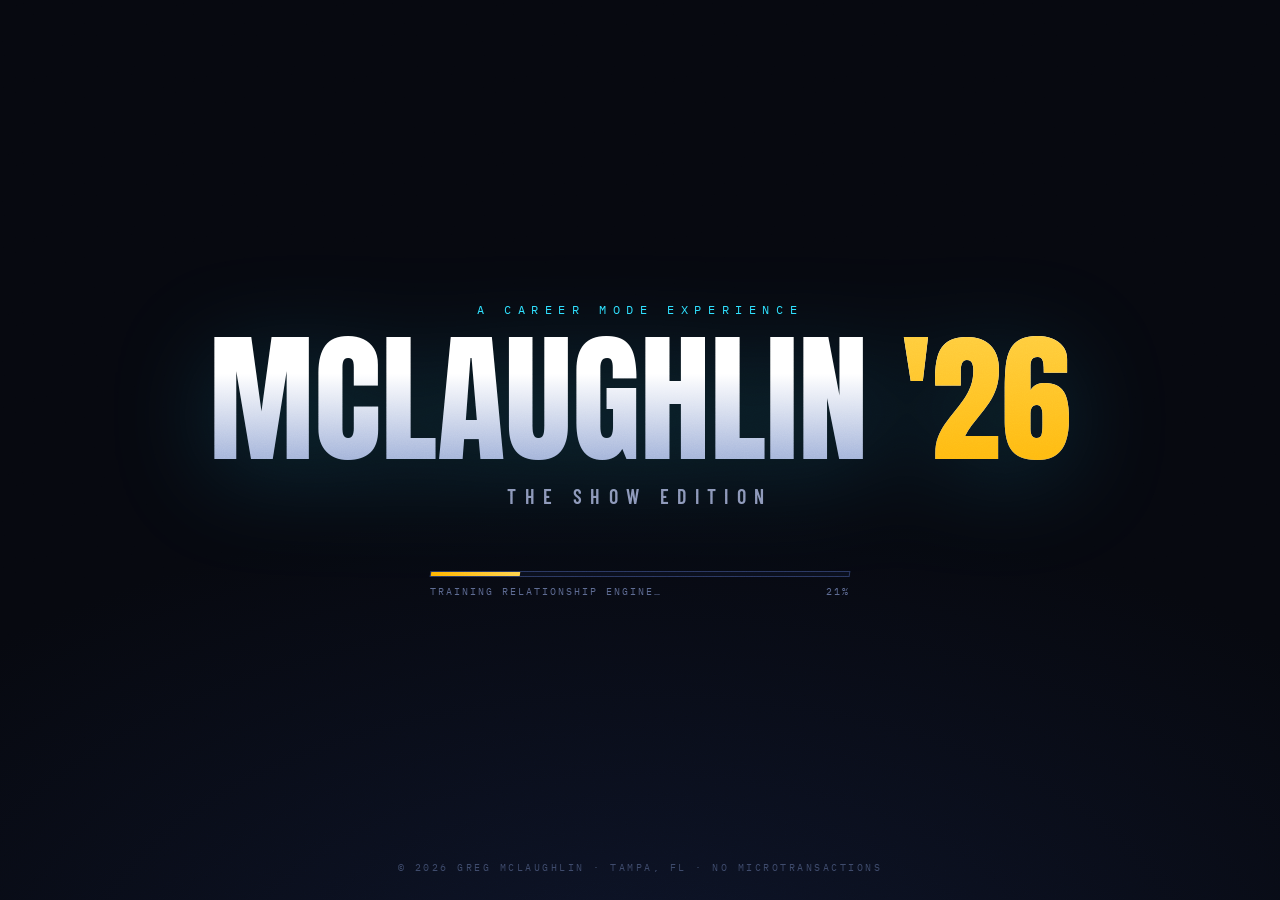
==== commit ed72bae3: "v3 Cracked: playable Home Run Derby, procedural chiptune sequencer, GLSL shader backdrop, mcl-os ter" ====
--- a/index.html
+++ b/index.html
@@ -167,11 +167,79 @@
 .tb-spacer{flex:1}
 .tb-meta{font-family:'IBM Plex Mono',monospace;font-size:10px;letter-spacing:.2em;color:var(--dim);text-transform:uppercase}
 #tbTrophies{cursor:help;color:var(--gold);border:1px solid rgba(255,179,0,.3);padding:4px 10px}
-#muteBtn{
+#muteBtn,#bgmBtn{
   font-family:'IBM Plex Mono',monospace;font-size:10px;letter-spacing:.2em;text-transform:uppercase;
   background:none;border:1px solid var(--line);color:var(--dim);padding:5px 12px;cursor:pointer;transition:.2s;
 }
-#muteBtn:hover{border-color:var(--gold);color:var(--gold)}
+#muteBtn:hover,#bgmBtn:hover{border-color:var(--gold);color:var(--gold)}
+#gl{position:fixed;inset:0;z-index:0;pointer-events:none}
+
+/* ============ HOME RUN DERBY ============ */
+#derby{position:fixed;inset:0;z-index:60;background:#04060c;display:none}
+#derby.on{display:block}
+#dcv{position:absolute;inset:0;width:100%;height:100%}
+.d-hud{
+  position:absolute;top:0;left:0;right:0;display:flex;align-items:center;gap:26px;padding:16px 150px 16px 26px;
+  background:linear-gradient(180deg,rgba(4,6,12,.85),transparent);pointer-events:none;
+}
+.d-hud .dh-title{font-family:'Anton',sans-serif;font-size:22px;letter-spacing:.03em;text-transform:uppercase;transform:skewX(var(--skew))}
+.d-hud .dh-title span{color:var(--gold)}
+.d-stat{font-family:'IBM Plex Mono',monospace;font-size:11px;letter-spacing:.22em;color:var(--dim);text-transform:uppercase}
+.d-stat b{color:var(--gold-hi);font-size:16px}
+.d-spacer{flex:1}
+.d-exit{
+  position:absolute;top:14px;right:18px;z-index:2;
+  font-family:'IBM Plex Mono',monospace;font-size:10px;letter-spacing:.2em;text-transform:uppercase;
+  background:rgba(6,8,15,.7);border:1px solid var(--line);color:var(--dim);padding:7px 14px;cursor:pointer;
+}
+.d-exit:hover{border-color:var(--red);color:var(--red)}
+.d-callout{
+  position:absolute;left:50%;top:30%;transform:translateX(-50%) skewX(var(--skew));pointer-events:none;
+  font-family:'Anton',sans-serif;font-size:60px;text-transform:uppercase;letter-spacing:.02em;
+  color:var(--gold-hi);text-shadow:0 0 40px rgba(255,179,0,.55);opacity:0;white-space:nowrap;
+}
+.d-callout.miss{color:var(--red);text-shadow:0 0 40px rgba(255,59,92,.5)}
+.d-callout.pop{animation:dpop 1s cubic-bezier(.22,1.4,.36,1) both}
+@keyframes dpop{0%{opacity:0;transform:translateX(-50%) skewX(var(--skew)) scale(.6)}14%{opacity:1;transform:translateX(-50%) skewX(var(--skew)) scale(1.06)}70%{opacity:1}100%{opacity:0;transform:translateX(-50%) skewX(var(--skew)) scale(1) translateY(-26px)}}
+.d-end{
+  position:absolute;inset:0;display:flex;flex-direction:column;align-items:center;justify-content:center;gap:10px;
+  background:rgba(4,6,12,.88);backdrop-filter:blur(4px);
+}
+.d-end[hidden]{display:none}
+.de-kick{font-family:'IBM Plex Mono',monospace;font-size:11px;letter-spacing:.5em;color:var(--cyan);text-transform:uppercase}
+.de-rank{font-family:'Anton',sans-serif;font-size:clamp(50px,8vw,110px);text-transform:uppercase;transform:skewX(var(--skew));
+  background:linear-gradient(180deg,var(--gold-hi),var(--gold));-webkit-background-clip:text;background-clip:text;color:transparent}
+.de-line{font-family:'IBM Plex Mono',monospace;font-size:13px;letter-spacing:.25em;color:var(--dim);text-transform:uppercase}
+.de-line b{color:var(--ink)}
+.de-btns{display:flex;gap:14px;margin-top:26px}
+
+/* ============ TERMINAL ============ */
+#term{
+  position:fixed;left:0;right:0;top:0;z-index:70;height:46vh;display:none;flex-direction:column;
+  background:rgba(3,5,10,.96);border-bottom:2px solid var(--gold);box-shadow:0 20px 80px rgba(0,0,0,.7);
+  font-family:'IBM Plex Mono',monospace;font-size:13px;line-height:1.7;
+}
+#term.on{display:flex;animation:termdrop .25s ease-out}
+@keyframes termdrop{from{transform:translateY(-100%)}to{transform:none}}
+#termOut{flex:1;overflow-y:auto;padding:18px 22px 6px;color:#9fe8c8;white-space:pre-wrap;word-break:break-word}
+#termOut .t-sys{color:#5b688f}
+#termOut .t-gold{color:var(--gold-hi)}
+#termOut .t-cyan{color:var(--cyan)}
+#termOut .t-red{color:var(--red)}
+.term-in{display:flex;gap:10px;padding:8px 22px 16px;align-items:center}
+.term-in .ps1{color:var(--gold);white-space:nowrap}
+#termInput{
+  flex:1;background:none;border:0;outline:0;color:#d6f5e6;font:inherit;caret-color:var(--gold);
+}
+
+/* ============ ATTRACT MODE ============ */
+#attract{
+  position:fixed;left:50%;bottom:64px;transform:translateX(-50%) skewX(var(--skew));z-index:55;display:none;
+  background:linear-gradient(180deg,var(--gold-hi),var(--gold));color:#191000;
+  font-family:'Anton',sans-serif;font-size:18px;letter-spacing:.14em;text-transform:uppercase;padding:12px 30px;
+  animation:blink 1.6s steps(2,start) infinite;pointer-events:none;
+}
+#attract.on{display:block}
 
 .main{flex:1;display:flex;min-height:0}
 
@@ -455,6 +523,7 @@
 </head>
 <body>
 
+<canvas id="gl"></canvas>
 <div class="atmo">
   <div class="glow"></div><div class="glow2"></div>
   <div class="stripes"></div>
@@ -494,6 +563,7 @@
     <div class="tb-spacer"></div>
     <div class="tb-meta" id="tbTrophies" title="Visitor achievements — keep exploring">🏆 0/8</div>
     <div class="tb-meta">Season 10 · Tampa, FL</div>
+    <button id="bgmBtn" aria-label="Toggle music">BGM: ON</button>
     <button id="muteBtn" aria-label="Toggle sound">SOUND: ON</button>
   </div>
 
@@ -507,6 +577,7 @@
       <button class="mi" data-screen="achievements" style="animation-delay:.26s">Achievements<small>Things He Shipped</small></button>
       <button class="mi" data-screen="scouting" style="animation-delay:.33s">Scouting Report<small>Strengths &amp; Quirks</small></button>
       <button class="mi" data-screen="freeagency" style="animation-delay:.40s">Free Agency<small>Get In Touch</small></button>
+      <button class="mi" id="miDerby" style="animation-delay:.47s">HR Derby<small>Mini Game · Playable</small></button>
     </nav>
 
     <!-- STAGE -->
@@ -814,6 +885,43 @@
   </div>
 </div>
 
+<!-- HOME RUN DERBY -->
+<div id="derby">
+  <canvas id="dcv"></canvas>
+  <div class="d-hud">
+    <div class="dh-title">Home Run <span>Derby</span></div>
+    <div class="d-stat">PITCH <b id="dPitch">1</b>/10</div>
+    <div class="d-stat">DINGERS <b id="dHR">0</b></div>
+    <div class="d-stat">LONGEST <b id="dLong">0</b> FT</div>
+    <div class="d-spacer"></div>
+    <div class="d-stat">HIGH SCORE <b id="dHS">0</b></div>
+  </div>
+  <button class="d-exit" id="dExit">✕ Exit (Esc)</button>
+  <div class="d-callout" id="dCall"></div>
+  <div class="d-end" id="dEnd" hidden>
+    <div class="de-kick">Derby Complete</div>
+    <div class="de-rank" id="deRank">MVP</div>
+    <div class="de-line"><b id="deHR">0</b> HOME RUNS · LONGEST <b id="deLong">0</b> FT</div>
+    <div class="de-line" id="deNew" style="color:var(--gold-hi)" hidden>★ NEW HIGH SCORE ★</div>
+    <div class="de-btns">
+      <button class="btn btn-gold" id="dAgain"><span>Play Again</span></button>
+      <button class="btn btn-ghost" id="dBack"><span>Back To Menu</span></button>
+    </div>
+  </div>
+</div>
+
+<!-- TERMINAL -->
+<div id="term">
+  <div id="termOut"></div>
+  <div class="term-in">
+    <span class="ps1">greg@mcl-os:~$</span>
+    <input id="termInput" autocomplete="off" spellcheck="false" aria-label="terminal input">
+  </div>
+</div>
+
+<!-- ATTRACT MODE -->
+<div id="attract">Demo Mode — Press Any Button</div>
+
 <script>
 'use strict';
 const REDUCED=matchMedia('(prefers-reduced-motion: reduce)').matches;
@@ -856,6 +964,32 @@
 const sFanfare=()=>{ [262,330,392,523].forEach((f,i)=>blip(f,.2,'triangle',.08,i*.1));
   [523,659,784].forEach(f=>blip(f,.5,'triangle',.06,.45)); thump(); };
 const sTick  =()=>blip(1400,.025,'square',.012);
+function crack(){           /* bat-on-ball */
+  if(muted) return; const ctx=ac(); if(!ctx) return;
+  const t=ctx.currentTime, dur=.09;
+  const buf=ctx.createBuffer(1,ctx.sampleRate*dur,ctx.sampleRate);
+  const d=buf.getChannelData(0);
+  for(let i=0;i<d.length;i++) d[i]=(Math.random()*2-1)*Math.pow(1-i/d.length,2);
+  const src=ctx.createBufferSource(); src.buffer=buf;
+  const f=ctx.createBiquadFilter(); f.type='highpass'; f.frequency.value=1800;
+  const g=ctx.createGain(); g.gain.setValueAtTime(.5,t); g.gain.exponentialRampToValueAtTime(.0001,t+dur);
+  src.connect(f); f.connect(g); g.connect(ctx.destination); src.start(t);
+  blip(180,.12,'sine',.2);
+}
+function roar(){            /* crowd goes wild */
+  if(muted) return; const ctx=ac(); if(!ctx) return;
+  const t=ctx.currentTime, dur=1.6;
+  const buf=ctx.createBuffer(1,ctx.sampleRate*dur,ctx.sampleRate);
+  const d=buf.getChannelData(0);
+  for(let i=0;i<d.length;i++) d[i]=Math.random()*2-1;
+  const src=ctx.createBufferSource(); src.buffer=buf;
+  const f=ctx.createBiquadFilter(); f.type='lowpass'; f.frequency.value=900; f.Q.value=.4;
+  const g=ctx.createGain();
+  g.gain.setValueAtTime(.001,t);
+  g.gain.exponentialRampToValueAtTime(.22,t+.25);
+  g.gain.exponentialRampToValueAtTime(.0001,t+dur);
+  src.connect(f); f.connect(g); g.connect(ctx.destination); src.start(t);
+}
 function announce(text){
   if(muted||!('speechSynthesis' in window)) return;
   try{
@@ -864,6 +998,8 @@
     speechSynthesis.cancel(); speechSynthesis.speak(u);
   }catch(e){ console.error('announcer failed:',e); }
 }
+/* browsers suspend AudioContext until a gesture — resume on any click */
+addEventListener('pointerdown',()=>{ if(AC&&AC.state==='suspended') AC.resume().catch(e=>console.error('resume failed:',e)); });
 const muteBtn=document.getElementById('muteBtn');
 function paintMute(){ muteBtn.textContent='SOUND: '+(muted?'OFF':'ON'); }
 paintMute();
@@ -931,7 +1067,10 @@
   audiophile:   {ico:'🔊', name:'Audiophile',        desc:'Touched the sound settings.'},
   konami:       {ico:'🐐', name:'Up Up Down Down',   desc:'GOAT MODE unlocked. There is no going back.'},
   joystick:     {ico:'🎮', name:'Joystick Jockey',   desc:'Connected a controller to a website. Legend.'},
-  closer:       {ico:'🤝', name:'The Closer',        desc:'Initiated contract negotiations with Greg.'}
+  closer:       {ico:'🤝', name:'The Closer',        desc:'Initiated contract negotiations with Greg.'},
+  dinger:       {ico:'💥', name:'Dinger',            desc:'Took a term sheet deep. First home run.'},
+  derbychamp:   {ico:'🏆', name:'Derby Champ',       desc:'Five or more home runs in a single derby.'},
+  hacker:       {ico:'💻', name:'Terminal Velocity', desc:'Found the developer console. Cracked.'}
 };
 let earned=new Set(JSON.parse(localStorage.getItem('mcl_ach')||'[]'));
 const tbT=document.getElementById('tbTrophies');
@@ -986,6 +1125,7 @@
   if(!loadDone){ finishLoad(); return; }   /* first click skips the load */
   booted=true;
   sBoot(); setTimeout(sFanfare,250);
+  setTimeout(startMusic,1200);
   announce('Now entering The Show. Number twenty-six. Greg. McLaughlin.');
   boot.classList.add('gone');
   app.classList.add('on');
@@ -1045,7 +1185,7 @@
 
 /* keyboard nav like a real menu */
 window.addEventListener('keydown',e=>{
-  if(!booted) return;
+  if(!booted||derbyOn||termOpen) return;
   const idx=items.findIndex(mi=>mi.dataset.screen===current);
   if(e.key==='ArrowDown'||e.key==='ArrowRight'){ e.preventDefault(); sHover(); show(items[(idx+1)%items.length].dataset.screen); }
   if(e.key==='ArrowUp'||e.key==='ArrowLeft'){ e.preventDefault(); sHover(); show(items[(idx-1+items.length)%items.length].dataset.screen); }
@@ -1070,6 +1210,11 @@
   const gp=navigator.getGamepads()[padIdx];
   if(gp){
     if(!booted&&(padPressed(gp,9)||padPressed(gp,0))) start();   /* Start or A */
+    if(derbyOn){
+      if(padPressed(gp,0)) derbySwing();
+      if(padPressed(gp,1)) closeDerby();
+      requestAnimationFrame(pollPad); return;
+    }
     if(booted){
       const idx=items.findIndex(mi=>mi.dataset.screen===current);
       const axis=gp.axes[1]||0;
@@ -1194,6 +1339,372 @@
 }
 
 /* ============================================================
+   CHIPTUNE ENGINE — procedurally sequenced walk-up music
+   ============================================================ */
+let bgmOn=localStorage.getItem('mcl_bgm')!=='0', musicStarted=false, musicGain=null, delayNode=null;
+const BPM=112, STEP=60/BPM/4;          /* 16th notes */
+const KICK =[1,0,0,0, 0,0,0,0, 1,0,0,0, 0,0,1,0];
+const SNARE=[0,0,0,0, 1,0,0,0, 0,0,0,0, 1,0,0,0];
+const HAT  =[0,0,1,0, 0,0,1,0, 0,0,1,0, 0,0,1,1];
+const BASS =[55,0,0,55, 0,0,65.41,0, 55,0,0,82.41, 0,73.42,65.41,0,
+             49,0,0,49, 0,0,65.41,0, 55,0,0,82.41, 0,98,87.31,82.41];
+const ARP  =[220,0,261.63,0, 329.63,0,261.63,0, 220,0,293.66,0, 392,0,329.63,0,
+             196,0,261.63,0, 329.63,0,392,0, 440,0,392,0, 329.63,261.63,0,0];
+function musicNodes(){
+  const ctx=ac(); if(!ctx) return null;
+  if(!musicGain){
+    musicGain=ctx.createGain(); musicGain.gain.value=.5; musicGain.connect(ctx.destination);
+    delayNode=ctx.createDelay(); delayNode.delayTime.value=STEP*3;
+    const fb=ctx.createGain(); fb.gain.value=.3;
+    delayNode.connect(fb); fb.connect(delayNode); delayNode.connect(musicGain);
+  }
+  return ctx;
+}
+function note(freq,t,dur,type,vol,toDelay){
+  const ctx=musicNodes(); if(!ctx) return;
+  const o=ctx.createOscillator(), g=ctx.createGain();
+  o.type=type; o.frequency.setValueAtTime(freq,t);
+  g.gain.setValueAtTime(0,t);
+  g.gain.linearRampToValueAtTime(vol,t+.008);
+  g.gain.exponentialRampToValueAtTime(.0001,t+dur);
+  o.connect(g); g.connect(musicGain);
+  if(toDelay) g.connect(delayNode);
+  o.start(t); o.stop(t+dur+.03);
+}
+function drum(t,kind){
+  const ctx=musicNodes(); if(!ctx) return;
+  if(kind==='kick'){
+    const o=ctx.createOscillator(), g=ctx.createGain();
+    o.type='sine'; o.frequency.setValueAtTime(130,t); o.frequency.exponentialRampToValueAtTime(38,t+.1);
+    g.gain.setValueAtTime(.32,t); g.gain.exponentialRampToValueAtTime(.0001,t+.16);
+    o.connect(g); g.connect(musicGain); o.start(t); o.stop(t+.2);
+  }else{
+    const dur=kind==='snare'?.11:.04;
+    const buf=ctx.createBuffer(1,ctx.sampleRate*dur,ctx.sampleRate);
+    const d=buf.getChannelData(0);
+    for(let i=0;i<d.length;i++) d[i]=(Math.random()*2-1)*(1-i/d.length);
+    const src=ctx.createBufferSource(); src.buffer=buf;
+    const f=ctx.createBiquadFilter();
+    f.type='highpass'; f.frequency.value=kind==='snare'?1400:6500;
+    const g=ctx.createGain(); g.gain.value=kind==='snare'?.16:.06;
+    src.connect(f); f.connect(g); g.connect(musicGain); src.start(t);
+  }
+}
+let stepIdx=0, nextStep=0, musicTimer=null;
+function scheduler(){
+  const ctx=ac(); if(!ctx) return;
+  while(nextStep<ctx.currentTime+.14){
+    if(bgmOn&&!muted){
+      const s16=stepIdx%16, s32=stepIdx%32;
+      if(KICK[s16]) drum(nextStep,'kick');
+      if(SNARE[s16]) drum(nextStep,'snare');
+      if(HAT[s16]) drum(nextStep,'hat');
+      if(BASS[s32]) note(BASS[s32],nextStep,STEP*1.8,'square',.07);
+      if(ARP[s32]) note(ARP[s32],nextStep,STEP*1.2,'triangle',.05,true);
+    }
+    nextStep+=STEP; stepIdx++;
+  }
+}
+function startMusic(){
+  if(musicStarted) return;
+  const ctx=musicNodes(); if(!ctx) return;
+  if(ctx.state==='suspended'){ ctx.resume().catch(e=>console.error('resume failed:',e)); }
+  musicStarted=true;
+  nextStep=ctx.currentTime+.1; stepIdx=0;
+  musicTimer=setInterval(scheduler,25);
+}
+const bgmBtn=document.getElementById('bgmBtn');
+function paintBgm(){ bgmBtn.textContent='BGM: '+(bgmOn?'ON':'OFF'); }
+paintBgm();
+bgmBtn.addEventListener('click',()=>{
+  bgmOn=!bgmOn; localStorage.setItem('mcl_bgm',bgmOn?'1':'0'); paintBgm();
+  if(bgmOn&&!musicStarted&&booted) startMusic();
+  sSelect();
+});
+
+/* ============================================================
+   WEBGL SHADER BACKDROP — volumetric stadium beams + scanlines
+   ============================================================ */
+(function(){
+  if(REDUCED) return;
+  const cv=document.getElementById('gl');
+  const gl=cv.getContext('webgl',{antialias:false,depth:false});
+  if(!gl){ cv.remove(); return; }
+  const VS='attribute vec2 p;void main(){gl_Position=vec4(p,0.,1.);}';
+  const FS=`precision mediump float;
+uniform float t;uniform vec2 r;
+void main(){
+  vec2 uv=gl_FragCoord.xy/r;
+  vec3 col=vec3(0.022,0.030,0.058);
+  float up=pow(uv.y,1.6);
+  for(int i=0;i<5;i++){
+    float fi=float(i);
+    float cx=fract(fi*0.23+0.06*sin(t*0.13+fi*1.9));
+    float x=uv.x+(1.0-uv.y)*0.22*sin(fi*2.1+t*0.07);
+    float b=smoothstep(0.075,0.0,abs(x-cx))*up;
+    vec3 bc=mod(fi,2.0)<1.0?vec3(0.18,0.88,1.0):vec3(1.0,0.70,0.0);
+    col+=bc*b*0.055;
+  }
+  float g=1.0-distance(uv,vec2(0.5,0.0));
+  col+=vec3(1.0,0.7,0.0)*pow(max(g,0.0),6.0)*0.05;
+  col*=1.0-0.45*pow(distance(uv,vec2(0.5,0.55))*1.25,2.0);
+  col-=0.018*sin(gl_FragCoord.y*1.35);
+  gl_FragColor=vec4(col,1.0);
+}`;
+  function sh(type,src){ const s=gl.createShader(type); gl.shaderSource(s,src); gl.compileShader(s);
+    if(!gl.getShaderParameter(s,gl.COMPILE_STATUS)){ console.error('shader:',gl.getShaderInfoLog(s)); return null; } return s; }
+  const vs=sh(gl.VERTEX_SHADER,VS), fs=sh(gl.FRAGMENT_SHADER,FS);
+  if(!vs||!fs){ cv.remove(); return; }
+  const pr=gl.createProgram();
+  gl.attachShader(pr,vs); gl.attachShader(pr,fs); gl.linkProgram(pr); gl.useProgram(pr);
+  const buf=gl.createBuffer();
+  gl.bindBuffer(gl.ARRAY_BUFFER,buf);
+  gl.bufferData(gl.ARRAY_BUFFER,new Float32Array([-1,-1,3,-1,-1,3]),gl.STATIC_DRAW);
+  const loc=gl.getAttribLocation(pr,'p');
+  gl.enableVertexAttribArray(loc); gl.vertexAttribPointer(loc,2,gl.FLOAT,false,0,0);
+  const uT=gl.getUniformLocation(pr,'t'), uR=gl.getUniformLocation(pr,'r');
+  function size(){ cv.width=Math.floor(innerWidth*.5); cv.height=Math.floor(innerHeight*.5); gl.viewport(0,0,cv.width,cv.height); }
+  size(); addEventListener('resize',size);
+  const t0=performance.now();
+  (function loop(){
+    gl.uniform1f(uT,(performance.now()-t0)/1000);
+    gl.uniform2f(uR,cv.width,cv.height);
+    gl.drawArrays(gl.TRIANGLES,0,3);
+    requestAnimationFrame(loop);
+  })();
+})();
+
+/* ============================================================
+   HOME RUN DERBY — playable mini-game
+   ============================================================ */
+const derbyEl=document.getElementById('derby'), dcv=document.getElementById('dcv'), dctx=dcv.getContext('2d');
+const dPitchEl=document.getElementById('dPitch'), dHREl=document.getElementById('dHR'), dLongEl=document.getElementById('dLong'), dHSEl=document.getElementById('dHS');
+const dCall=document.getElementById('dCall'), dEnd=document.getElementById('dEnd');
+let derbyOn=false, dState='idle', dP=0, dDur=1.2, dT0=0, dCurve=0, dLabel='', dPitchN=0, dHR=0, dLongest=0, dSwung=false;
+let dBall=null, dHS=+(localStorage.getItem('mcl_derby_hs')||0);
+const PITCHES=['COLD EMAIL','TERM SHEET','LOI','EARNOUT','RE-TRADE','EXCLUSIVITY','NDA','WORKING CAP PEG','QofE REPORT','INDICATION OF INTEREST'];
+function dSize(){ dcv.width=innerWidth; dcv.height=innerHeight; }
+addEventListener('resize',()=>{ if(derbyOn) dSize(); });
+function openDerby(){
+  derbyOn=true; dSize();
+  derbyEl.classList.add('on'); dEnd.hidden=true;
+  dPitchN=0; dHR=0; dLongest=0;
+  dHSEl.textContent=dHS; dHREl.textContent='0'; dLongEl.textContent='0';
+  sSelect();
+  setTimeout(nextPitch,700);
+  requestAnimationFrame(derbyLoop);
+}
+function closeDerby(){
+  derbyOn=false; dState='idle';
+  derbyEl.classList.remove('on');
+  sSelect();
+}
+document.getElementById('dExit').addEventListener('click',closeDerby);
+document.getElementById('dBack').addEventListener('click',closeDerby);
+document.getElementById('dAgain').addEventListener('click',()=>{ dEnd.hidden=true; dPitchN=0; dHR=0; dLongest=0; dHREl.textContent='0'; dLongEl.textContent='0'; setTimeout(nextPitch,500); });
+document.getElementById('miDerby').addEventListener('click',openDerby);
+document.getElementById('miDerby').addEventListener('mouseenter',sHover);
+function nextPitch(){
+  if(!derbyOn) return;
+  if(dPitchN>=10){ endDerby(); return; }
+  dPitchN++;
+  dPitchEl.textContent=dPitchN;
+  dLabel=PITCHES[Math.floor(Math.random()*PITCHES.length)];
+  dDur=1.0+Math.random()*.55;
+  dCurve=(Math.random()-.5)*160;
+  dSwung=false; dBall=null;
+  dState='windup';
+  setTimeout(()=>{ if(derbyOn&&dState==='windup'){ dState='pitch'; dT0=performance.now(); sTick(); } },420);
+}
+function callout(txt,miss){
+  dCall.textContent=txt;
+  dCall.classList.toggle('miss',!!miss);
+  dCall.classList.remove('pop'); void dCall.offsetWidth; dCall.classList.add('pop');
+}
+function derbySwing(){
+  if(dState!=='pitch'||dSwung) return;
+  dSwung=true;
+  const p=(performance.now()-dT0)/(dDur*1000);
+  const q=1-Math.abs(p-.93)/.10;          /* contact quality, 1 = perfect */
+  if(q<=0){ whiff(p<.93?'TOO EARLY':'SWING AND A MISS'); return; }
+  const dist=Math.round(300+q*170+Math.random()*30);
+  const isHR=dist>=340;
+  crack();
+  dState='flight';
+  dBall={x:dcv.width/2+dCurve,y:dcv.height*.78,vx:(Math.random()-.5)*5,vy:-(10+q*8),r:16,hr:isHR,t:0};
+  if(isHR){
+    roar(); if(!REDUCED) confetti(70);
+    dHR++; dHREl.textContent=dHR;
+    if(dist>dLongest){ dLongest=dist; dLongEl.textContent=dLongest; }
+    callout(q>.72?`MOONSHOT! ${dist} FT`:`DINGER! ${dist} FT`);
+    unlock('dinger');
+    if(dHR>=5) unlock('derbychamp');
+  }else{
+    blip(220,.2,'sine',.1);
+    callout(`WARNING TRACK — ${dist} FT`,true);
+  }
+  setTimeout(nextPitch,1200);
+}
+function whiff(txt){
+  dState='result';
+  whoosh();
+  callout(txt,true);
+  setTimeout(nextPitch,900);
+}
+window.addEventListener('keydown',e=>{
+  if(!derbyOn) return;
+  if(e.key==='Escape'){ closeDerby(); return; }
+  if(e.key===' '||e.key==='Enter'){ e.preventDefault(); derbySwing(); }
+});
+dcv.addEventListener('pointerdown',derbySwing);
+function endDerby(){
+  dState='idle';
+  const rank=dHR>=8?'GOAT':dHR>=5?'MVP':dHR>=3?'ALL-STAR':dHR>=1?'ROLE PLAYER':'BENCH WARMER';
+  document.getElementById('deRank').textContent=rank;
+  document.getElementById('deHR').textContent=dHR;
+  document.getElementById('deLong').textContent=dLongest;
+  const isNew=dHR>dHS;
+  if(isNew){ dHS=dHR; localStorage.setItem('mcl_derby_hs',String(dHS)); dHSEl.textContent=dHS; }
+  document.getElementById('deNew').hidden=!isNew;
+  if(dHR>=5){ sFanfare(); if(!REDUCED) confetti(120); } else sSelect();
+  dEnd.hidden=false;
+}
+function derbyLoop(){
+  if(!derbyOn) return;
+  const W=dcv.width,H=dcv.height,cx=W/2;
+  dctx.clearRect(0,0,W,H);
+  /* field */
+  const sky=dctx.createLinearGradient(0,0,0,H);
+  sky.addColorStop(0,'#05070e'); sky.addColorStop(.55,'#0a1020'); sky.addColorStop(1,'#0e1830');
+  dctx.fillStyle=sky; dctx.fillRect(0,0,W,H);
+  /* outfield wall */
+  dctx.strokeStyle='rgba(46,224,255,.5)'; dctx.lineWidth=3;
+  dctx.beginPath(); dctx.ellipse(cx,H*.46,W*.42,H*.13,0,Math.PI,0); dctx.stroke();
+  dctx.fillStyle='rgba(139,150,184,.55)'; dctx.font='600 12px "IBM Plex Mono",monospace'; dctx.textAlign='center';
+  dctx.fillText('330',cx-W*.34,H*.47); dctx.fillText('410',cx,H*.335); dctx.fillText('330',cx+W*.34,H*.47);
+  /* foul lines */
+  dctx.strokeStyle='rgba(255,255,255,.10)'; dctx.lineWidth=2;
+  dctx.beginPath(); dctx.moveTo(cx,H*.82); dctx.lineTo(cx-W*.43,H*.42); dctx.moveTo(cx,H*.82); dctx.lineTo(cx+W*.43,H*.42); dctx.stroke();
+  /* mound + plate */
+  dctx.fillStyle='rgba(255,179,0,.25)'; dctx.beginPath(); dctx.ellipse(cx,H*.55,26,9,0,0,7); dctx.fill();
+  /* contact ring */
+  const ringY=H*.78;
+  dctx.strokeStyle=dState==='pitch'?'rgba(255,211,77,.9)':'rgba(255,211,77,.35)';
+  dctx.lineWidth=3; dctx.setLineDash([10,7]);
+  dctx.beginPath(); dctx.arc(cx,ringY,34,0,7); dctx.stroke(); dctx.setLineDash([]);
+  /* pitch ball */
+  if(dState==='pitch'){
+    const p=(performance.now()-dT0)/(dDur*1000);
+    if(p>=1.08&&!dSwung){ dState='result'; callout('CALLED STRIKE',true); blip(160,.18,'sine',.1); setTimeout(nextPitch,800); }
+    else if(p<=1.08){
+      const x=cx+dCurve*Math.sin(p*Math.PI);
+      const y=H*.55+(ringY-H*.55)*p*p;
+      const r=5+24*p*p;
+      const glow=dctx.createRadialGradient(x,y,1,x,y,r*2.4);
+      glow.addColorStop(0,'rgba(255,255,255,.9)'); glow.addColorStop(.4,'rgba(255,211,77,.5)'); glow.addColorStop(1,'rgba(255,179,0,0)');
+      dctx.fillStyle=glow; dctx.beginPath(); dctx.arc(x,y,r*2.4,0,7); dctx.fill();
+      dctx.fillStyle='#f4f6fb'; dctx.beginPath(); dctx.arc(x,y,r,0,7); dctx.fill();
+      dctx.strokeStyle='rgba(255,59,92,.8)'; dctx.lineWidth=2;
+      dctx.beginPath(); dctx.arc(x,y,r*.62,-.6,.9); dctx.stroke();
+      dctx.fillStyle='rgba(46,224,255,.95)'; dctx.font='700 13px "IBM Plex Mono",monospace';
+      dctx.fillText(dLabel,x,y-r-12);
+    }
+  }
+  /* hit ball flight */
+  if(dBall){
+    dBall.t++; dBall.x+=dBall.vx; dBall.y+=dBall.vy; dBall.vy+=.16; dBall.r*=.985;
+    const tr=dctx.createRadialGradient(dBall.x,dBall.y,1,dBall.x,dBall.y,dBall.r*3);
+    tr.addColorStop(0,'rgba(255,255,255,.95)'); tr.addColorStop(.5,dBall.hr?'rgba(255,211,77,.6)':'rgba(139,150,184,.4)'); tr.addColorStop(1,'rgba(0,0,0,0)');
+    dctx.fillStyle=tr; dctx.beginPath(); dctx.arc(dBall.x,dBall.y,dBall.r*3,0,7); dctx.fill();
+    if(dBall.y<-60||dBall.t>120) dBall=null;
+  }
+  /* helper text */
+  dctx.fillStyle='rgba(139,150,184,.6)'; dctx.font='600 12px "IBM Plex Mono",monospace'; dctx.textAlign='center';
+  dctx.fillText('CLICK / SPACE / Ⓐ TO SWING — CONNECT WHEN THE PITCH FILLS THE RING',cx,H-30);
+  requestAnimationFrame(derbyLoop);
+}
+
+/* ============================================================
+   TERMINAL — press \` for mcl-os
+   ============================================================ */
+const term=document.getElementById('term'), termOut=document.getElementById('termOut'), termInput=document.getElementById('termInput');
+let termOpen=false;
+function tPrint(html,cls){ const d=document.createElement('div'); if(cls)d.className=cls; d.innerHTML=html; termOut.appendChild(d); termOut.scrollTop=termOut.scrollHeight; }
+function openTerm(){
+  termOpen=true; term.classList.add('on'); termInput.focus();
+  if(!termOut.childElementCount){
+    tPrint('<span class="t-gold">mcl-os v26.0.1</span> — McLaughlin Operating System','');
+    tPrint('type <span class="t-cyan">help</span> for commands','t-sys');
+  }
+  unlock('hacker'); sSelect();
+}
+function closeTerm(){ termOpen=false; term.classList.remove('on'); termInput.blur(); }
+window.addEventListener('keydown',e=>{
+  if(e.key==='`'){ e.preventDefault(); termOpen?closeTerm():openTerm(); }
+  else if(e.key==='Escape'&&termOpen) closeTerm();
+});
+termInput.addEventListener('keydown',e=>{
+  e.stopPropagation();
+  if(e.key==='Escape'){ closeTerm(); return; }
+  if(e.key!=='Enter') return;
+  const raw=termInput.value.trim(); termInput.value='';
+  if(!raw) return;
+  tPrint('<span class="t-gold">greg@mcl-os:~$</span> '+raw.replace(/</g,'&lt;'),'');
+  const [cmd,...args]=raw.toLowerCase().split(/\s+/);
+  sTick();
+  switch(cmd){
+    case 'help':
+      tPrint('help · whoami · stats · ls · cat &lt;file&gt; · trophies · derby · goat · gscott · clouds · hire · clear · exit','t-cyan'); break;
+    case 'whoami':
+      tPrint('Greg McLaughlin — M&A partnerships executive / AI builder. Tampa, FL. OVR 99.',''); break;
+    case 'stats':
+      tPrint('seasons: 10\nteams: 6\nacquisitions_survived: 3\npartner_network: 100+\narr_built_from_zero: $2.5M\napps_shipped: 12+\ncold_email_response_time: 4min',''); break;
+    case 'ls':
+      tPrint('resume.txt   gscott/   blackhole.html   slime.glsl   shortwave.wav   micrometeorites/   deals/','t-cyan'); break;
+    case 'cat':
+      if(args[0]==='resume.txt') tPrint('Life.io → Curalate → HGS Digital → Laskie → Kharon → Align BA.\nThree acquisitions. Temple actuarial science. Ships software at night.','');
+      else tPrint('cat: '+(args[0]||'')+': permission denied (it\'s personal)','t-red');
+      break;
+    case 'trophies':
+      tPrint([...earned].map(id=>ACH[id]?ACH[id].ico+' '+ACH[id].name:id).join('\n')||'none yet — go explore','t-gold'); break;
+    case 'derby': closeTerm(); openDerby(); break;
+    case 'goat': closeTerm(); toggleGoat(); break;
+    case 'gscott':
+      tPrint('GSCOTT AUTONOMOUS TRADING SYSTEM\nstatus: LIVE · mode: fully autonomous\nportfolios: multiple · capital: real\nlast_action: bought while you were reading this','t-cyan'); break;
+    case 'clouds':
+      tPrint('NOCTILUCENT CLOUD FORECAST — TAMPA FL\nvisibility: poor (latitude 27.9°N, too far south)\nrecommendation: drive north ~2,400 miles. worth it.',''); break;
+    case 'hire':
+      tPrint('opening contract negotiations…','t-gold'); unlock('closer');
+      setTimeout(()=>{ location.href='mailto:greg.s.mclaughlin@gmail.com'; },600); break;
+    case 'sudo':
+      tPrint('greg is not in the sudoers file. this incident will be reported to the league office.','t-red'); break;
+    case 'clear': termOut.innerHTML=''; break;
+    case 'exit': closeTerm(); break;
+    default: tPrint('command not found: '+cmd+' — try <span class="t-cyan">help</span>','t-red');
+  }
+});
+
+/* ============================================================
+   ATTRACT MODE — arcade demo loop after 60s idle
+   ============================================================ */
+const attract=document.getElementById('attract');
+let idleTimer=null, attractTimer=null, attractOn=false;
+function stopAttract(){
+  if(attractOn){ attractOn=false; attract.classList.remove('on'); clearInterval(attractTimer); }
+  clearTimeout(idleTimer);
+  idleTimer=setTimeout(startAttract,60000);
+}
+function startAttract(){
+  if(!booted||derbyOn||termOpen||document.hidden){ stopAttract(); return; }
+  attractOn=true; attract.classList.add('on');
+  const order=['home','career','attributes','achievements','scouting','freeagency'];
+  let i=order.indexOf(current);
+  attractTimer=setInterval(()=>{ i=(i+1)%order.length; show(order[i]); },5000);
+}
+['pointermove','pointerdown','keydown','wheel'].forEach(ev=>addEventListener(ev,stopAttract,{passive:true}));
+stopAttract();
+
+/* ============================================================
    TICKER
    ============================================================ */
 const headlines=[
@@ -1207,6 +1718,8 @@
   'M&amp;A WIRE: 100+ advisor ecosystem reports <b>career-high engagement</b> this season',
   'TECH DESK: Rendered a black hole in one HTML file — <b>physics dept declines comment</b>',
   'CHEAT CODES: Insiders whisper the old <b>up-up-down-down</b> still works around here',
+  'GAME NIGHT: <b>HOME RUN DERBY</b> now playable from the main menu — swing at live term sheets',
+  'DEV LEAK: Pressing <b>backtick</b> allegedly opens something called mcl-os',
   'FREE AGENCY: Front office confirms — <b>now accepting offers</b>'
 ];
 const tk=document.getElementById('tkTrack');
@@ -1218,6 +1731,10 @@
    ============================================================ */
 function silentStart(){ const m=muted; muted=true; loadDone=true; start(); muted=m; }
 if(deepLink&&screens[deepLink]){ silentStart(); show(deepLink,false); }
+/* shareable launchers: ?derby=1 jumps straight into the mini-game, ?term=1 opens mcl-os */
+const qp=new URLSearchParams(location.search);
+if(qp.has('derby')){ if(!booted){ document.getElementById('splash')?.remove(); silentStart(); } openDerby(); }
+if(qp.has('term')){ if(!booted){ document.getElementById('splash')?.remove(); silentStart(); } openTerm(); }
 window.addEventListener('hashchange',()=>{
   const h=location.hash.replace('#','');
   if(screens[h]){ if(!booted) silentStart(); show(h); }
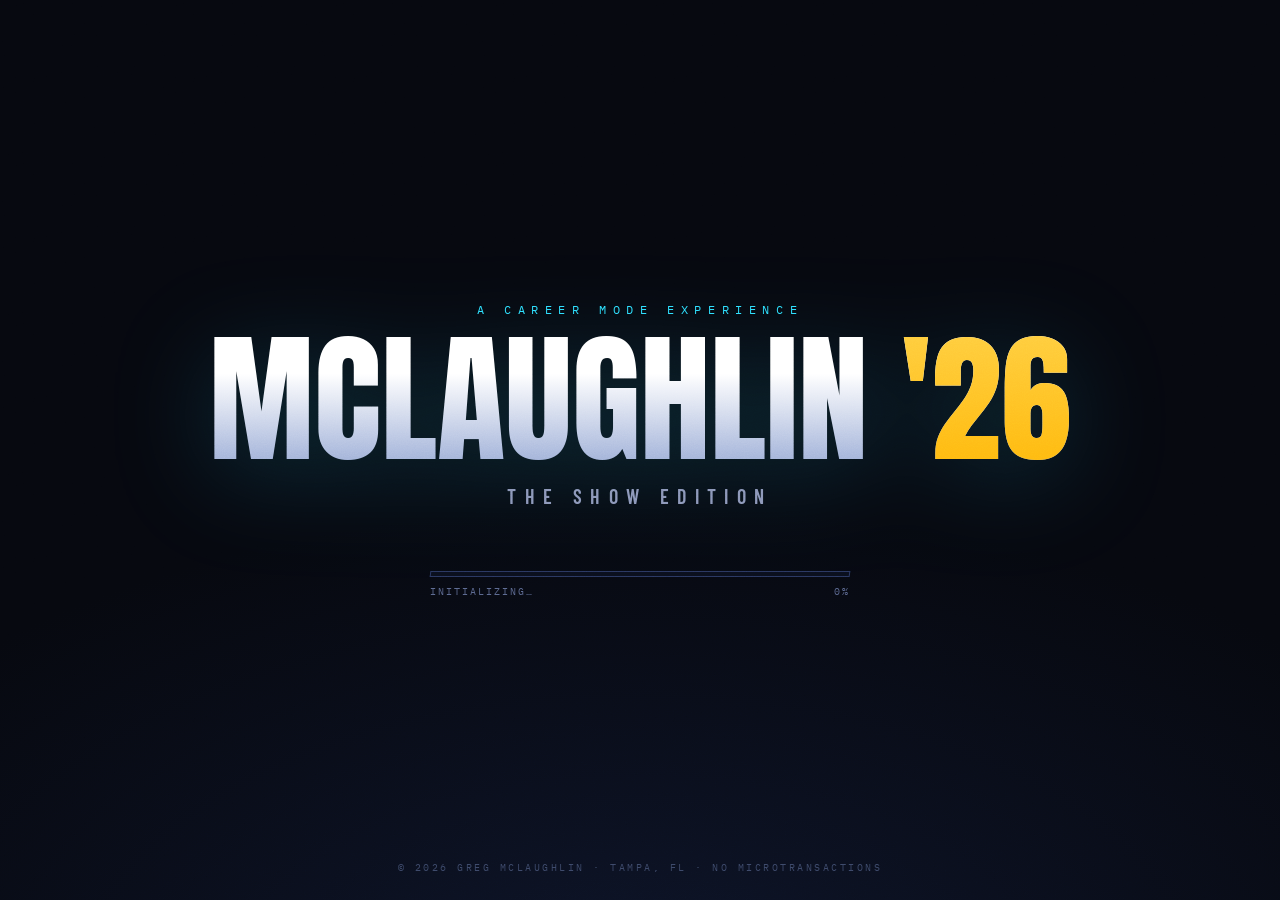
==== commit cc0cce9a: "v4 Final Boss: card pack opening (21-card set), broadcast highlight reel, arcade hall-of-fame initia" ====
--- a/index.html
+++ b/index.html
@@ -9,6 +9,8 @@
 <meta property="og:description" content="10 seasons. 3 acquisitions. 12+ apps shipped. Press Start.">
 <meta property="og:image" content="https://raw.githubusercontent.com/gregmcla/mclaughlin26/main/player.jpeg">
 <link rel="icon" href="data:image/svg+xml,%3Csvg xmlns='http://www.w3.org/2000/svg' viewBox='0 0 64 64'%3E%3Cpolygon points='8,4 60,4 56,60 4,60' fill='%23ffb300'/%3E%3Ctext x='32' y='44' font-family='Arial Black,Arial' font-size='30' font-weight='900' text-anchor='middle' fill='%23191000' transform='skewX(-6 32 32)'%3E26%3C/text%3E%3C/svg%3E">
+<meta name="theme-color" content="#06080f">
+<link rel="manifest" href="manifest.json">
 <link rel="preconnect" href="https://fonts.googleapis.com">
 <link rel="preconnect" href="https://fonts.gstatic.com" crossorigin>
 <link href="https://fonts.googleapis.com/css2?family=Anton&family=Barlow+Condensed:ital,wght@0,400;0,500;0,600;0,700;1,400;1,600&family=IBM+Plex+Mono:wght@400;500;700&display=swap" rel="stylesheet">
@@ -241,6 +243,92 @@
 }
 #attract.on{display:block}
 
+/* ============ CARD PACKS ============ */
+#packs{position:fixed;inset:0;z-index:60;display:none;flex-direction:column;align-items:center;justify-content:center;background:rgba(3,5,10,.94);backdrop-filter:blur(5px)}
+#packs.on{display:flex}
+.pk-kick{font-family:'IBM Plex Mono',monospace;font-size:11px;letter-spacing:.5em;color:var(--cyan);text-transform:uppercase;margin-bottom:8px}
+.pk-title{font-family:'Anton',sans-serif;font-size:clamp(34px,4.5vw,56px);text-transform:uppercase;transform:skewX(var(--skew));margin-bottom:6px}
+.pk-title em{font-style:normal;color:var(--gold)}
+.pk-coll{font-family:'IBM Plex Mono',monospace;font-size:11px;letter-spacing:.25em;color:var(--dim);text-transform:uppercase;margin-bottom:30px}
+.pk-coll b{color:var(--gold-hi)}
+#pkPack{
+  width:210px;height:300px;cursor:pointer;position:relative;transform:skewX(-3deg);
+  background:linear-gradient(155deg,#1a2240 0%,#0e1426 45%,#27306 100%),linear-gradient(155deg,#1a2240,#0e1426);
+  border:1px solid rgba(255,179,0,.5);
+  display:flex;flex-direction:column;align-items:center;justify-content:center;gap:8px;
+  box-shadow:0 24px 70px rgba(0,0,0,.6),inset 0 0 60px rgba(46,224,255,.08);
+  transition:transform .2s;
+}
+#pkPack::before{content:"";position:absolute;inset:0;background:
+  radial-gradient(140px circle at 30% 25%,rgba(46,224,255,.25),transparent 60%),
+  radial-gradient(160px circle at 75% 75%,rgba(255,179,0,.22),transparent 60%);mix-blend-mode:screen}
+#pkPack:hover{transform:skewX(-3deg) translateY(-6px) rotate(-1deg)}
+#pkPack.shake{animation:pkshake .5s ease-in-out}
+@keyframes pkshake{0%,100%{transform:skewX(-3deg)}20%{transform:skewX(-3deg) rotate(-4deg)}40%{transform:skewX(-3deg) rotate(4deg)}60%{transform:skewX(-3deg) rotate(-3deg)}80%{transform:skewX(-3deg) rotate(2deg)}}
+#pkPack.ripped{animation:pkrip .55s cubic-bezier(.7,0,.3,1) both}
+@keyframes pkrip{40%{transform:skewX(-3deg) scale(1.12)}100%{transform:skewX(-3deg) scale(0);opacity:0}}
+.pk-logo{font-family:'Anton',sans-serif;font-size:34px;transform:skewX(-5deg);text-transform:uppercase}
+.pk-logo span{color:var(--gold)}
+.pk-series{font-family:'IBM Plex Mono',monospace;font-size:9px;letter-spacing:.4em;color:var(--cyan);text-transform:uppercase}
+.pk-hint{margin-top:26px;font-family:'IBM Plex Mono',monospace;font-size:11px;letter-spacing:.3em;color:#5b688f;text-transform:uppercase;animation:blink 1.6s steps(2,start) infinite}
+.pk-cards{display:flex;gap:22px;perspective:1200px}
+.pcard3{width:200px;height:286px;position:relative;cursor:pointer;transform-style:preserve-3d;transition:transform .6s cubic-bezier(.3,1.2,.4,1);opacity:0;animation:dealup .5s cubic-bezier(.22,1.3,.36,1) both}
+@keyframes dealup{from{opacity:0;transform:translateY(120px) rotate(6deg)}to{opacity:1;transform:none}}
+.pcard3.flipped{transform:rotateY(180deg)}
+.pc3-face{position:absolute;inset:0;backface-visibility:hidden;border:1px solid var(--line);
+  clip-path:polygon(0 0,100% 0,100% calc(100% - 18px),calc(100% - 18px) 100%,0 100%)}
+.pc3-back{background:linear-gradient(155deg,#131a30,#0a0f1d);display:flex;align-items:center;justify-content:center;
+  font-family:'Anton',sans-serif;font-size:40px;color:#26314f;transform:rotateY(0)}
+.pc3-front{transform:rotateY(180deg);background:linear-gradient(165deg,var(--panel2),var(--panel));padding:14px;display:flex;flex-direction:column}
+.pc3-front .c-rar{font-family:'IBM Plex Mono',monospace;font-size:8.5px;letter-spacing:.3em;text-transform:uppercase;margin-bottom:8px}
+.pc3-front .c-ico{font-size:44px;margin:14px 0 10px;text-align:center;filter:drop-shadow(0 6px 18px rgba(0,0,0,.6))}
+.pc3-front .c-name{font-family:'Anton',sans-serif;font-size:19px;text-transform:uppercase;text-align:center;line-height:1.05;margin-bottom:8px}
+.pc3-front .c-fluff{font-size:12.5px;line-height:1.4;color:#9aa6c6;text-align:center}
+.pc3-front .c-new{margin-top:auto;font-family:'IBM Plex Mono',monospace;font-size:9px;letter-spacing:.3em;color:var(--cyan);text-align:center;text-transform:uppercase}
+.pcard3.r-leg2 .pc3-front{border:0;outline:2px solid var(--gold);box-shadow:0 0 50px rgba(255,179,0,.5)}
+.pcard3.r-epic2 .pc3-front{outline:1px solid rgba(46,224,255,.7);box-shadow:0 0 34px rgba(46,224,255,.3)}
+.pcard3.r-rare2 .pc3-front{outline:1px solid rgba(157,140,255,.6)}
+.pk-again{margin-top:34px;display:none;gap:14px}
+.pk-again.on{display:flex}
+
+/* ============ HIGHLIGHT REEL ============ */
+#reel{position:fixed;inset:0;z-index:62;display:none;background:#03050a;overflow:hidden;cursor:pointer}
+#reel.on{display:block}
+#reel .rl-flash{position:absolute;inset:0;background:var(--gold);opacity:0;pointer-events:none}
+#reel .rl-flash.go{animation:rlflash .5s ease-out}
+@keyframes rlflash{from{opacity:.7}to{opacity:0}}
+.rl-slide{position:absolute;inset:0;display:flex;flex-direction:column;align-items:center;justify-content:center;text-align:center;padding:6vw}
+.rl-kick{font-family:'IBM Plex Mono',monospace;font-size:13px;letter-spacing:.55em;color:var(--cyan);text-transform:uppercase;margin-bottom:22px;opacity:0;animation:rise .5s .1s both}
+.rl-big{font-family:'Anton',sans-serif;font-size:clamp(44px,8.5vw,128px);line-height:.92;text-transform:uppercase;transform:skewX(var(--skew));
+  background:linear-gradient(180deg,#fff 30%,#9fb0d8);-webkit-background-clip:text;background-clip:text;color:transparent;
+  opacity:0;animation:rlbig .6s .2s cubic-bezier(.22,1.2,.36,1) both}
+.rl-big em{font-style:normal;background:linear-gradient(180deg,var(--gold-hi),var(--gold));-webkit-background-clip:text;background-clip:text}
+@keyframes rlbig{from{opacity:0;transform:skewX(var(--skew)) scale(1.35)}to{opacity:1;transform:skewX(var(--skew)) scale(1)}}
+.rl-sub{margin-top:24px;font-size:20px;font-weight:600;letter-spacing:.24em;text-transform:uppercase;color:var(--dim);opacity:0;animation:rise .5s .45s both}
+.rl-dots{position:absolute;bottom:34px;left:50%;transform:translateX(-50%);display:flex;gap:9px}
+.rl-dots i{width:8px;height:8px;background:#26314f;transform:skewX(var(--skew))}
+.rl-dots i.on{background:var(--gold)}
+.rl-skip{position:absolute;top:20px;right:24px;font-family:'IBM Plex Mono',monospace;font-size:10px;letter-spacing:.25em;color:#5b688f;text-transform:uppercase}
+
+/* ============ DERBY LEADERBOARD + INITIALS ============ */
+.de-lb{margin-top:18px;min-width:340px}
+.de-lb h4{font-family:'IBM Plex Mono',monospace;font-size:10px;letter-spacing:.45em;color:var(--cyan);text-transform:uppercase;text-align:center;margin-bottom:10px}
+.de-lb table{width:100%;border-collapse:collapse;font-family:'IBM Plex Mono',monospace;font-size:13px;letter-spacing:.14em}
+.de-lb td{padding:6px 12px;color:var(--dim);border-bottom:1px solid #18203a;text-transform:uppercase}
+.de-lb tr.me td{color:var(--gold-hi)}
+.de-lb td:first-child{color:#46537a}
+.de-lb td:last-child{text-align:right;color:var(--ink)}
+#deInit{display:none;flex-direction:column;align-items:center;gap:16px;margin-top:10px}
+#deInit.on{display:flex}
+.init-kick{font-family:'IBM Plex Mono',monospace;font-size:11px;letter-spacing:.4em;color:var(--gold);text-transform:uppercase;animation:blink 1.4s steps(2,start) infinite}
+.init-row{display:flex;gap:14px}
+.init-slot{
+  width:74px;height:92px;display:flex;align-items:center;justify-content:center;cursor:pointer;user-select:none;
+  font-family:'Anton',sans-serif;font-size:54px;color:var(--ink);
+  background:linear-gradient(165deg,var(--panel2),var(--panel));border:1px solid var(--line);transform:skewX(var(--skew));
+}
+.init-slot.sel{border-color:var(--gold);color:var(--gold-hi);box-shadow:0 0 26px rgba(255,179,0,.25)}
+
 .main{flex:1;display:flex;min-height:0}
 
 /* ============ MENU ============ */
@@ -253,8 +341,8 @@
 }
 .mi{
   position:relative;display:block;width:100%;text-align:left;background:none;border:0;cursor:pointer;
-  font-family:'Anton',sans-serif;font-size:30px;letter-spacing:.02em;text-transform:uppercase;color:#5b688f;
-  padding:10px 14px;transform:skewX(var(--skew));transition:color .18s,transform .18s,padding .18s;
+  font-family:'Anton',sans-serif;font-size:25px;letter-spacing:.02em;text-transform:uppercase;color:#5b688f;
+  padding:7px 14px;transform:skewX(var(--skew));transition:color .18s,transform .18s,padding .18s;
   opacity:0;animation:rise .55s both;
 }
 .mi small{
@@ -578,6 +666,8 @@
       <button class="mi" data-screen="scouting" style="animation-delay:.33s">Scouting Report<small>Strengths &amp; Quirks</small></button>
       <button class="mi" data-screen="freeagency" style="animation-delay:.40s">Free Agency<small>Get In Touch</small></button>
       <button class="mi" id="miDerby" style="animation-delay:.47s">HR Derby<small>Mini Game · Playable</small></button>
+      <button class="mi" id="miPacks" style="animation-delay:.54s">Card Packs<small>Rip · Collect All 21</small></button>
+      <button class="mi" id="miReel" style="animation-delay:.61s">Highlight Reel<small>Cinematic · Sound On</small></button>
     </nav>
 
     <!-- STAGE -->
@@ -903,6 +993,19 @@
     <div class="de-rank" id="deRank">MVP</div>
     <div class="de-line"><b id="deHR">0</b> HOME RUNS · LONGEST <b id="deLong">0</b> FT</div>
     <div class="de-line" id="deNew" style="color:var(--gold-hi)" hidden>★ NEW HIGH SCORE ★</div>
+    <div id="deInit">
+      <div class="init-kick">▶ Hall of Fame — Enter Your Initials</div>
+      <div class="init-row">
+        <div class="init-slot sel" data-i="0">A</div>
+        <div class="init-slot" data-i="1">A</div>
+        <div class="init-slot" data-i="2">A</div>
+      </div>
+      <button class="btn btn-gold" id="initOk"><span>Lock It In</span></button>
+    </div>
+    <div class="de-lb" id="deLbWrap" hidden>
+      <h4>Hall of Fame</h4>
+      <table id="deLb"></table>
+    </div>
     <div class="de-btns">
       <button class="btn btn-gold" id="dAgain"><span>Play Again</span></button>
       <button class="btn btn-ghost" id="dBack"><span>Back To Menu</span></button>
@@ -921,6 +1024,32 @@
 
 <!-- ATTRACT MODE -->
 <div id="attract">Demo Mode — Press Any Button</div>
+
+<!-- CARD PACKS -->
+<div id="packs">
+  <div class="pk-kick">The Hobby</div>
+  <div class="pk-title">Card <em>Packs</em></div>
+  <div class="pk-coll">COLLECTION <b id="pkCount">0</b>/21</div>
+  <div id="pkStage">
+    <div id="pkPack">
+      <div class="pk-logo">McL<span>'26</span></div>
+      <div class="pk-series">Series 26 · 3 Cards</div>
+    </div>
+  </div>
+  <div class="pk-hint" id="pkHint">▶ Click The Pack To Rip</div>
+  <div class="pk-again de-btns" id="pkAgain">
+    <button class="btn btn-gold" id="pkMore"><span>Rip Another</span></button>
+    <button class="btn btn-ghost" id="pkExit"><span>Back To Menu</span></button>
+  </div>
+</div>
+
+<!-- HIGHLIGHT REEL -->
+<div id="reel">
+  <div class="rl-flash" id="rlFlash"></div>
+  <div id="rlStage"></div>
+  <div class="rl-dots" id="rlDots"></div>
+  <div class="rl-skip">Click To Advance · Esc To Exit</div>
+</div>
 
 <script>
 'use strict';
@@ -1034,9 +1163,39 @@
     a:1, life:340+Math.random()*120
   });
 }
+function fireworks(n){
+  if(REDUCED) return;
+  for(let i=0;i<n;i++) setTimeout(()=>{
+    parts.push({kind:'rocket', x:innerWidth*(.15+Math.random()*.7), y:innerHeight+12,
+      vx:(Math.random()-.5)*1.2, vy:-(8.5+Math.random()*3.5),
+      c:['255,179,0','46,224,255','242,245,252','255,59,92'][Math.floor(Math.random()*4)],
+      a:1, life:400});
+  }, i*260);
+}
+function burst(x,y,c){
+  for(let i=0;i<38;i++){
+    const a=Math.random()*Math.PI*2, sp=1+Math.random()*3.6;
+    parts.push({kind:'spark', x, y, vx:Math.cos(a)*sp, vy:Math.sin(a)*sp,
+      c, a:1, life:60+Math.random()*45});
+  }
+}
 function fxLoop(){
   fctx.clearRect(0,0,innerWidth,innerHeight);
   for(const p of parts){
+    if(p.kind==='rocket'){
+      p.x+=p.vx; p.y+=p.vy; p.vy+=.09; p.life--;
+      fctx.fillStyle=`rgba(${p.c},.9)`;
+      fctx.fillRect(p.x-1.5,p.y,3,9);
+      if(p.vy>-1){ p.life=0; burst(p.x,p.y,p.c); if(!muted) blip(120+Math.random()*120,.25,'sine',.08); }
+      continue;
+    }
+    if(p.kind==='spark'){
+      p.x+=p.vx; p.y+=p.vy; p.vy+=.045; p.vx*=.985; p.life--;
+      if(p.life<40) p.a=p.life/40;
+      fctx.fillStyle=`rgba(${p.c},${p.a})`;
+      fctx.beginPath(); fctx.arc(p.x,p.y,1.8,0,7); fctx.fill();
+      continue;
+    }
     if(p.kind==='dust'){
       p.x+=p.vx; p.y+=p.vy;
       if(p.y<-5){ p.y=innerHeight+5; p.x=Math.random()*innerWidth; }
@@ -1070,7 +1229,11 @@
   closer:       {ico:'🤝', name:'The Closer',        desc:'Initiated contract negotiations with Greg.'},
   dinger:       {ico:'💥', name:'Dinger',            desc:'Took a term sheet deep. First home run.'},
   derbychamp:   {ico:'🏆', name:'Derby Champ',       desc:'Five or more home runs in a single derby.'},
-  hacker:       {ico:'💻', name:'Terminal Velocity', desc:'Found the developer console. Cracked.'}
+  hacker:       {ico:'💻', name:'Terminal Velocity', desc:'Found the developer console. Cracked.'},
+  packrip:      {ico:'🃏', name:'Wax Ripper',        desc:'Opened your first pack of Series 26.'},
+  collector:    {ico:'📦', name:'Master Set',        desc:'Collected all 21 cards. Touch grass.'},
+  showtime:     {ico:'🎬', name:'Showtime',          desc:'Watched the career highlight reel to the end.'},
+  halloffame:   {ico:'🏛️', name:'Hall of Famer',    desc:'Etched your initials into the derby leaderboard.'}
 };
 let earned=new Set(JSON.parse(localStorage.getItem('mcl_ach')||'[]'));
 const tbT=document.getElementById('tbTrophies');
@@ -1185,7 +1348,7 @@
 
 /* keyboard nav like a real menu */
 window.addEventListener('keydown',e=>{
-  if(!booted||derbyOn||termOpen) return;
+  if(!booted||derbyOn||termOpen||packsOn||reelOn) return;
   const idx=items.findIndex(mi=>mi.dataset.screen===current);
   if(e.key==='ArrowDown'||e.key==='ArrowRight'){ e.preventDefault(); sHover(); show(items[(idx+1)%items.length].dataset.screen); }
   if(e.key==='ArrowUp'||e.key==='ArrowLeft'){ e.preventDefault(); sHover(); show(items[(idx-1+items.length)%items.length].dataset.screen); }
@@ -1328,7 +1491,7 @@
   if(goat){
     ovr.textContent='100'; mode.textContent='GOAT MODE';
     document.title="MCLAUGHLIN '26 — 🐐 GOAT MODE";
-    sFanfare(); if(!REDUCED) confetti(160);
+    sFanfare(); if(!REDUCED){ confetti(160); fireworks(6); }
     announce('Goat mode activated.');
     unlock('konami');
   }else{
@@ -1554,9 +1717,49 @@
 window.addEventListener('keydown',e=>{
   if(!derbyOn) return;
   if(e.key==='Escape'){ closeDerby(); return; }
+  if(deInit.classList.contains('on')){           /* arcade initials entry */
+    e.preventDefault();
+    if(e.key==='ArrowLeft') slotSel=(slotSel+2)%3;
+    if(e.key==='ArrowRight') slotSel=(slotSel+1)%3;
+    if(e.key==='ArrowUp') cycleSlot(slotSel,1);
+    if(e.key==='ArrowDown') cycleSlot(slotSel,-1);
+    if(/^[a-z ]$/i.test(e.key)){ slots[slotSel].textContent=e.key.toUpperCase(); slotSel=(slotSel+1)%3; sTick(); }
+    if(e.key==='Enter') confirmInitials();
+    slots.forEach((x,j)=>x.classList.toggle('sel',j===slotSel));
+    return;
+  }
   if(e.key===' '||e.key==='Enter'){ e.preventDefault(); derbySwing(); }
 });
 dcv.addEventListener('pointerdown',derbySwing);
+/* --- hall of fame leaderboard --- */
+let dLb=JSON.parse(localStorage.getItem('mcl_derby_lb')||'null');
+if(!dLb) dLb=[{n:'GSM',hr:6,ft:471},{n:'AI ',hr:4,ft:430},{n:'PE ',hr:3,ft:402},{n:'LOI',hr:2,ft:381},{n:'NDA',hr:1,ft:344}];
+const deInit=document.getElementById('deInit'), deLbWrap=document.getElementById('deLbWrap');
+const slots=[...document.querySelectorAll('.init-slot')];
+let slotSel=0, lbPendIdx=-1;
+function renderLb(hi){
+  document.getElementById('deLb').innerHTML=dLb.map((r,i)=>
+    `<tr${i===hi?' class="me"':''}><td>${i+1}</td><td>${r.n}</td><td>${r.hr} HR</td><td>${r.ft} FT</td></tr>`).join('');
+  deLbWrap.hidden=false;
+}
+function cycleSlot(i,dir){
+  const A='ABCDEFGHIJKLMNOPQRSTUVWXYZ ';
+  const cur=A.indexOf(slots[i].textContent);
+  slots[i].textContent=A[(cur+dir+A.length)%A.length];
+  sTick();
+}
+slots.forEach((s,i)=>s.addEventListener('click',e=>{ slotSel=i; slots.forEach((x,j)=>x.classList.toggle('sel',j===i)); cycleSlot(i,e.shiftKey?-1:1); }));
+function confirmInitials(){
+  const name=slots.map(s=>s.textContent).join('');
+  dLb.splice(lbPendIdx,0,{n:name,hr:dHR,ft:dLongest});
+  dLb=dLb.slice(0,5);
+  localStorage.setItem('mcl_derby_lb',JSON.stringify(dLb));
+  deInit.classList.remove('on');
+  renderLb(lbPendIdx);
+  unlock('halloffame');
+  sFanfare();
+}
+document.getElementById('initOk').addEventListener('click',confirmInitials);
 function endDerby(){
   dState='idle';
   const rank=dHR>=8?'GOAT':dHR>=5?'MVP':dHR>=3?'ALL-STAR':dHR>=1?'ROLE PLAYER':'BENCH WARMER';
@@ -1566,7 +1769,12 @@
   const isNew=dHR>dHS;
   if(isNew){ dHS=dHR; localStorage.setItem('mcl_derby_hs',String(dHS)); dHSEl.textContent=dHS; }
   document.getElementById('deNew').hidden=!isNew;
-  if(dHR>=5){ sFanfare(); if(!REDUCED) confetti(120); } else sSelect();
+  /* hall of fame check */
+  lbPendIdx=dLb.findIndex(r=>dHR>r.hr||(dHR===r.hr&&dLongest>r.ft));
+  if(dHR>0&&lbPendIdx===-1&&dLb.length<5) lbPendIdx=dLb.length;
+  if(dHR>0&&lbPendIdx>-1){ deInit.classList.add('on'); deLbWrap.hidden=true; }
+  else { deInit.classList.remove('on'); renderLb(-1); }
+  if(dHR>=5){ sFanfare(); if(!REDUCED){ confetti(120); fireworks(5); } } else sSelect();
   dEnd.hidden=false;
 }
 function derbyLoop(){
@@ -1695,7 +1903,7 @@
   idleTimer=setTimeout(startAttract,60000);
 }
 function startAttract(){
-  if(!booted||derbyOn||termOpen||document.hidden){ stopAttract(); return; }
+  if(!booted||derbyOn||termOpen||packsOn||reelOn||document.hidden){ stopAttract(); return; }
   attractOn=true; attract.classList.add('on');
   const order=['home','career','attributes','achievements','scouting','freeagency'];
   let i=order.indexOf(current);
@@ -1703,6 +1911,147 @@
 }
 ['pointermove','pointerdown','keydown','wheel'].forEach(ev=>addEventListener(ev,stopAttract,{passive:true}));
 stopAttract();
+
+/* ============================================================
+   CARD PACKS — rip wax, collect the set
+   ============================================================ */
+const CARDS=[
+  {id:'gscott',  rar:'leg',  ico:'🤖', name:'The Franchise',     fluff:'Autonomous AI trading system. Live capital. Sleeps never.'},
+  {id:'threepeat',rar:'leg', ico:'💍', name:'Three-Peat',        fluff:'Three teams acquired with him on the roster. Coincidence?'},
+  {id:'ovr99',   rar:'leg',  ico:'⭐', name:'OVR 99 Greg',       fluff:'The base card every collector chases.'},
+  {id:'horizon', rar:'epic', ico:'🕳️', name:'Event Horizon',    fluff:'Bent light around a black hole in one HTML file.'},
+  {id:'slime',   rar:'epic', ico:'🟡', name:'Polycephalum',      fluff:'One million slime mold agents. Zero supervision.'},
+  {id:'villain', rar:'epic', ico:'🦹', name:'Villain Arc',       fluff:'Your grievances, now a comic book.'},
+  {id:'laskie',  rar:'epic', ico:'🚀', name:'$0 → $2.5M',        fluff:'Employee #6. Pre-revenue to ARR in one season.'},
+  {id:'network', rar:'epic', ico:'🕸️', name:'The Ecosystem',    fluff:'100+ advisors kept warm simultaneously.'},
+  {id:'darkwave',rar:'rare', ico:'📻', name:'Darkwave',          fluff:'Listens to ghost broadcasts so you don\'t have to.'},
+  {id:'sessions',rar:'rare', ico:'🎛️', name:'Mission Control',  fluff:'Operator console for fleets of AI agents.'},
+  {id:'sellprep',rar:'rare', ico:'📈', name:'Exit Velocity',     fluff:'AI coach for owners eyeing the exit.'},
+  {id:'mainwork',rar:'rare', ico:'🏪', name:'Main Street',       fluff:'AI consulting for the other 99% of businesses.'},
+  {id:'kharon',  rar:'rare', ico:'🛡️', name:'+60% Pipeline',    fluff:'Compliance-data partnerships, sharpened.'},
+  {id:'hgs',     rar:'rare', ico:'☁️', name:'Channel Builder',  fluff:'AWS, Twilio, Sprinklr — co-sell engaged.'},
+  {id:'curalate',rar:'rare', ico:'💼', name:'$4M Book',          fluff:'Enterprise renewals without breaking a sweat.'},
+  {id:'rookie',  rar:'com',  ico:'🐣', name:'Rookie Card',       fluff:'Life.io, 2016. Employee #10. Mint condition.'},
+  {id:'temple',  rar:'com',  ico:'🦉', name:'Temple Actuary',    fluff:'BBA, Actuarial Science. Likes the math.'},
+  {id:'meteor',  rar:'com',  ico:'☄️', name:'Rooftop Dust',     fluff:'Micrometeorites are real and he will find them.'},
+  {id:'nlc',     rar:'com',  ico:'🌌', name:'Night Clouds',      fluff:'Glowing 45 minutes after sunset. He\'s outside.'},
+  {id:'shortwave',rar:'com', ico:'📡', name:'DX Listener',       fluff:'Strong opinions about the 31-meter band.'},
+  {id:'tampa',   rar:'com',  ico:'🌴', name:'Home Field',        fluff:'Tampa, FL. Humidity rating: 99 OVR.'}
+];
+const RAR={leg:{cls:'r-leg',c3:'r-leg2',label:'★ LEGENDARY'},epic:{cls:'r-epic',c3:'r-epic2',label:'◆ EPIC'},
+           rare:{cls:'r-rare',c3:'r-rare2',label:'● RARE'},com:{cls:'r-lock',c3:'',label:'▪ COMMON'}};
+const packsEl=document.getElementById('packs'), pkStage=document.getElementById('pkStage');
+const pkHint=document.getElementById('pkHint'), pkAgain=document.getElementById('pkAgain'), pkCount=document.getElementById('pkCount');
+let packsOn=false, coll=new Set(JSON.parse(localStorage.getItem('mcl_cards')||'[]'));
+function paintColl(){ pkCount.textContent=coll.size; }
+paintColl();
+function pullCard(){
+  const r=Math.random();
+  const rar=r<.05?'leg':r<.22?'epic':r<.52?'rare':'com';
+  const pool=CARDS.filter(c=>c.rar===rar);
+  return pool[Math.floor(Math.random()*pool.length)];
+}
+function pullPack(){
+  const cards=[pullCard(),pullCard(),pullCard()];
+  if(!cards.some(c=>c.rar!=='com')){          /* pity: guarantee a hit */
+    const pool=CARDS.filter(c=>c.rar==='rare');
+    cards[2]=pool[Math.floor(Math.random()*pool.length)];
+  }
+  return cards;
+}
+function freshPack(){
+  pkStage.innerHTML='<div id="pkPack"><div class="pk-logo">McL<span>\'26</span></div><div class="pk-series">Series 26 · 3 Cards</div></div>';
+  pkHint.style.display=''; pkAgain.classList.remove('on');
+  document.getElementById('pkPack').addEventListener('click',ripPack);
+}
+function ripPack(){
+  const pack=document.getElementById('pkPack');
+  if(!pack||pack.classList.contains('ripped')) return;
+  pack.classList.add('shake'); sTick();
+  setTimeout(()=>{ pack.classList.add('ripped'); whoosh(); },450);
+  setTimeout(()=>{ dealCards(); },950);
+  unlock('packrip');
+}
+function dealCards(){
+  const cards=pullPack();
+  pkHint.style.display='none';
+  pkStage.innerHTML='<div class="pk-cards">'+cards.map((c,i)=>{
+    const R=RAR[c.rar], isNew=!coll.has(c.id);
+    return `<div class="pcard3 ${R.c3}" data-id="${c.id}" style="animation-delay:${i*.14}s">
+      <div class="pc3-face pc3-back">McL</div>
+      <div class="pc3-face pc3-front">
+        <div class="c-rar ${R.cls}">${R.label}</div>
+        <div class="c-ico">${c.ico}</div>
+        <div class="c-name">${c.name}</div>
+        <div class="c-fluff">${c.fluff}</div>
+        <div class="c-new">${isNew?'✦ NEW TO COLLECTION':'DUPLICATE'}</div>
+      </div></div>`;
+  }).join('')+'</div>';
+  let flipped=0;
+  pkStage.querySelectorAll('.pcard3').forEach(el=>{
+    el.addEventListener('click',()=>{
+      if(el.classList.contains('flipped')) return;
+      el.classList.add('flipped'); flipped++;
+      const c=CARDS.find(x=>x.id===el.dataset.id);
+      if(c.rar==='leg'){ sFanfare(); fireworks(3); if(!REDUCED) confetti(60); }
+      else if(c.rar==='epic'){ sTrophy(); }
+      else sSelect();
+      if(!coll.has(c.id)){
+        coll.add(c.id); localStorage.setItem('mcl_cards',JSON.stringify([...coll])); paintColl();
+        if(coll.size===CARDS.length){ unlock('collector'); fireworks(8); }
+      }
+      if(flipped===3) pkAgain.classList.add('on');
+    });
+    el.addEventListener('mouseenter',sHover);
+  });
+}
+function openPacks(){ packsOn=true; packsEl.classList.add('on'); freshPack(); sSelect(); }
+function closePacks(){ packsOn=false; packsEl.classList.remove('on'); sSelect(); }
+document.getElementById('miPacks').addEventListener('click',openPacks);
+document.getElementById('miPacks').addEventListener('mouseenter',sHover);
+document.getElementById('pkMore').addEventListener('click',freshPack);
+document.getElementById('pkExit').addEventListener('click',closePacks);
+window.addEventListener('keydown',e=>{ if(packsOn&&e.key==='Escape') closePacks(); });
+
+/* ============================================================
+   HIGHLIGHT REEL — broadcast cinematic with announcer
+   ============================================================ */
+const SLIDES=[
+  {k:'2016 · THE DRAFT',        big:'DRAFTED OUT OF <em>TEMPLE</em>',       sub:'BBA Actuarial Science → Insurtech Rookie Ball', say:'With the tenth pick, Life dot eye oh selects Greg McLaughlin, Temple University.'},
+  {k:'2016–18 · LIFE.IO',       big:'25 CUSTOMERS <em>CLOSED</em>',         sub:'Employee #10 · Acquired by SE2 / Zinnia',       say:'Twenty five customers in his rookie seasons. And the team gets acquired.'},
+  {k:'2018–20 · CURALATE',      big:'THE <em>$4M</em> BOOK',                sub:'Enterprise renewals · Acquired by Bazaarvoice', say:'A four million dollar book of business. Acquired. Again.'},
+  {k:'2020–21 · HGS DIGITAL',   big:'+55% PARTNER <em>REVENUE</em>',        sub:'AWS · Twilio · Sprinklr channel, built from zero', say:'Partner revenue up fifty five percent. Sales cycles cut nearly in half.'},
+  {k:'2021–23 · LASKIE',        big:'$0 → <em>$2.5M</em> ARR',              sub:'Employee #6 · Acquired by X / Twitter',          say:'Zero to two point five million A R R. Then Twitter comes calling. Three acquisitions.'},
+  {k:'2023–24 · KHARON',        big:'+60% <em>PIPELINE</em>',               sub:'Global risk & compliance partnerships',          say:'Sixty percent more partner pipeline in compliance data.'},
+  {k:'2024–NOW · ALIGN BA',     big:'THE <em>100+</em> ECOSYSTEM',          sub:'Sell-side M&A · Veteran leadership innings',     say:'Now running a one hundred plus advisor ecosystem in mergers and acquisitions.'},
+  {k:'AFTER DARK',              big:'12+ APPS <em>SHIPPED</em>',            sub:'Trading systems · Black holes · Slime molds',    say:'And after dark? He ships. Trading systems. Black holes. Slime molds.'},
+  {k:'FREE AGENCY IS OPEN',     big:'<em>SIGN HIM.</em>',                   sub:'greg.s.mclaughlin@gmail.com',                    say:'Free agency is open. Sign him.'}
+];
+const reelEl=document.getElementById('reel'), rlStage=document.getElementById('rlStage'), rlDots=document.getElementById('rlDots'), rlFlash=document.getElementById('rlFlash');
+let reelOn=false, rlIdx=-1, rlTimer=null;
+rlDots.innerHTML=SLIDES.map(()=>'<i></i>').join('');
+function rlAdvance(){
+  rlIdx++;
+  if(rlIdx>=SLIDES.length){ endReel(true); return; }
+  const s=SLIDES[rlIdx];
+  rlFlash.classList.remove('go'); void rlFlash.offsetWidth; rlFlash.classList.add('go');
+  whoosh(); thump();
+  rlStage.innerHTML=`<div class="rl-slide"><div class="rl-kick">${s.k}</div><div class="rl-big">${s.big}</div><div class="rl-sub">${s.sub}</div></div>`;
+  [...rlDots.children].forEach((d,i)=>d.classList.toggle('on',i<=rlIdx));
+  announce(s.say);
+  clearTimeout(rlTimer);
+  rlTimer=setTimeout(rlAdvance,4300);
+}
+function openReel(){ reelOn=true; rlIdx=-1; reelEl.classList.add('on'); sFanfare(); setTimeout(rlAdvance,600); }
+function endReel(finished){
+  reelOn=false; reelEl.classList.remove('on'); clearTimeout(rlTimer);
+  if('speechSynthesis' in window) speechSynthesis.cancel();
+  if(finished){ unlock('showtime'); fireworks(4); show('freeagency'); }
+}
+document.getElementById('miReel').addEventListener('click',openReel);
+document.getElementById('miReel').addEventListener('mouseenter',sHover);
+reelEl.addEventListener('click',rlAdvance);
+window.addEventListener('keydown',e=>{ if(reelOn&&e.key==='Escape') endReel(false); });
 
 /* ============================================================
    TICKER
@@ -1720,6 +2069,8 @@
   'CHEAT CODES: Insiders whisper the old <b>up-up-down-down</b> still works around here',
   'GAME NIGHT: <b>HOME RUN DERBY</b> now playable from the main menu — swing at live term sheets',
   'DEV LEAK: Pressing <b>backtick</b> allegedly opens something called mcl-os',
+  'THE HOBBY: <b>SERIES 26 PACKS</b> now ripping — chase the three legendaries',
+  'BROADCAST: Career <b>HIGHLIGHT REEL</b> premieres tonight, announcer confirmed live',
   'FREE AGENCY: Front office confirms — <b>now accepting offers</b>'
 ];
 const tk=document.getElementById('tkTrack');
@@ -1735,6 +2086,15 @@
 const qp=new URLSearchParams(location.search);
 if(qp.has('derby')){ if(!booted){ document.getElementById('splash')?.remove(); silentStart(); } openDerby(); }
 if(qp.has('term')){ if(!booted){ document.getElementById('splash')?.remove(); silentStart(); } openTerm(); }
+if(qp.has('packs')){ if(!booted){ document.getElementById('splash')?.remove(); silentStart(); } openPacks(); }
+if(qp.has('reel')){ if(!booted){ document.getElementById('splash')?.remove(); silentStart(); } openReel(); }
+
+/* ============================================================
+   PWA — installable, works offline
+   ============================================================ */
+if('serviceWorker' in navigator&&location.protocol!=='file:'){
+  navigator.serviceWorker.register('sw.js').catch(e=>console.error('sw register failed:',e));
+}
 window.addEventListener('hashchange',()=>{
   const h=location.hash.replace('#','');
   if(screens[h]){ if(!booted) silentStart(); show(h); }
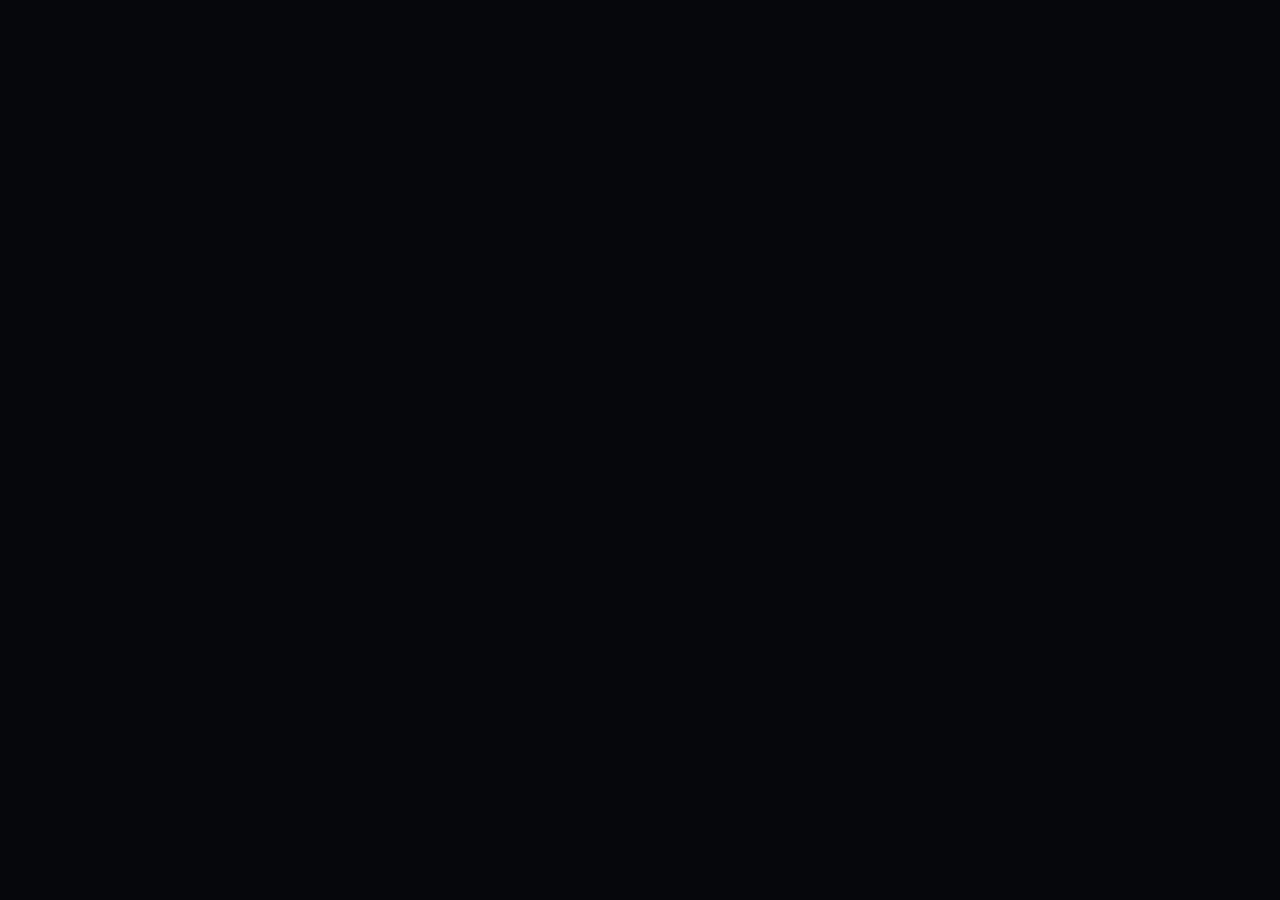
==== commit c21a521d: "v5 No Ceiling: live Tampa weather drives the stadium, Ask The GM chatbot, Photo Mode card generator," ====
--- a/index.html
+++ b/index.html
@@ -329,6 +329,69 @@
 }
 .init-slot.sel{border-color:var(--gold);color:var(--gold-hi);box-shadow:0 0 26px rgba(255,179,0,.25)}
 
+/* ============ ASK THE GM ============ */
+#gmBtn{
+  position:fixed;right:22px;bottom:56px;z-index:44;cursor:pointer;
+  font-family:'Anton',sans-serif;font-size:15px;letter-spacing:.08em;text-transform:uppercase;
+  background:linear-gradient(180deg,var(--gold-hi),var(--gold));color:#191000;border:0;
+  padding:11px 20px;transform:skewX(var(--skew));box-shadow:0 12px 40px rgba(255,179,0,.25);transition:.2s;
+}
+#gmBtn:hover{transform:skewX(var(--skew)) translateY(-3px)}
+#gmPanel{
+  position:fixed;right:22px;bottom:110px;z-index:65;width:min(380px,calc(100vw - 34px));height:480px;max-height:70vh;
+  display:none;flex-direction:column;background:linear-gradient(170deg,#121a32,#0a0f1d);
+  border:1px solid rgba(255,179,0,.4);box-shadow:0 30px 90px rgba(0,0,0,.7);
+  clip-path:polygon(0 0,100% 0,100% calc(100% - 18px),calc(100% - 18px) 100%,0 100%);
+}
+#gmPanel.on{display:flex;animation:rise .3s both}
+.gm-head{display:flex;align-items:center;gap:12px;padding:14px 16px;border-bottom:1px solid var(--line)}
+.gm-ava{width:38px;height:38px;display:flex;align-items:center;justify-content:center;font-size:20px;
+  background:linear-gradient(180deg,var(--gold-hi),var(--gold));clip-path:polygon(50% 0,100% 25%,100% 75%,50% 100%,0 75%,0 25%)}
+.gm-name{font-family:'Anton',sans-serif;font-size:15px;letter-spacing:.05em;text-transform:uppercase}
+.gm-sub{font-family:'IBM Plex Mono',monospace;font-size:9px;letter-spacing:.2em;color:var(--cyan);text-transform:uppercase}
+.gm-x{margin-left:auto;background:none;border:0;color:var(--dim);font-size:16px;cursor:pointer}
+.gm-x:hover{color:var(--red)}
+#gmLog{flex:1;overflow-y:auto;padding:14px;display:flex;flex-direction:column;gap:10px;scrollbar-width:thin}
+.gm-msg{max-width:85%;padding:10px 14px;font-size:15px;line-height:1.45;font-weight:500}
+.gm-msg.bot{align-self:flex-start;background:#18213d;border-left:3px solid var(--gold);color:#d7deef}
+.gm-msg.me{align-self:flex-end;background:rgba(46,224,255,.1);border-right:3px solid var(--cyan);color:#c9f2fb}
+.gm-msg.bot a{color:var(--gold-hi)}
+.gm-typing{align-self:flex-start;font-family:'IBM Plex Mono',monospace;font-size:11px;color:#5b688f;letter-spacing:.3em}
+.gm-in{display:flex;gap:10px;padding:12px 14px;border-top:1px solid var(--line)}
+#gmInput{flex:1;background:#0a0f1d;border:1px solid var(--line);color:var(--ink);padding:10px 12px;
+  font-family:'Barlow Condensed',sans-serif;font-size:16px;outline:0}
+#gmInput:focus{border-color:var(--gold)}
+#gmSend{background:linear-gradient(180deg,var(--gold-hi),var(--gold));border:0;color:#191000;
+  font-family:'Anton',sans-serif;font-size:13px;letter-spacing:.06em;padding:0 18px;cursor:pointer;text-transform:uppercase}
+
+/* ============ COMMENTARY BOOTH ============ */
+#booth{position:fixed;left:22px;bottom:56px;z-index:44;display:flex;flex-direction:column;gap:8px;pointer-events:none;max-width:380px}
+.cb{
+  display:flex;gap:12px;align-items:flex-start;background:linear-gradient(170deg,#121a32,#0a0f1d);
+  border:1px solid var(--line);border-left:3px solid var(--cyan);padding:11px 16px;
+  animation:cbin .4s cubic-bezier(.22,1.3,.36,1) both, toast-out .4s ease 5.6s both;
+}
+.cb.jim{border-left-color:var(--gold)}
+@keyframes cbin{from{transform:translateX(-120%);opacity:0}to{transform:none;opacity:1}}
+.cb b{font-family:'Anton',sans-serif;font-size:12px;letter-spacing:.1em;color:var(--cyan);text-transform:uppercase;white-space:nowrap;padding-top:2px}
+.cb.jim b{color:var(--gold)}
+.cb p{font-size:14.5px;line-height:1.4;color:#b7c1dd;font-weight:500}
+
+/* ============ CRT MODE ============ */
+#crt{position:fixed;inset:0;z-index:80;pointer-events:none;display:none}
+body.crt #crt{display:block}
+#crt::before{content:"";position:absolute;inset:0;
+  background:repeating-linear-gradient(0deg,rgba(0,0,0,.22) 0 1px,transparent 1px 3px);}
+#crt::after{content:"";position:absolute;inset:0;
+  background:radial-gradient(ellipse at center,transparent 55%,rgba(0,0,0,.55) 100%);
+  animation:crtflick 4s steps(60) infinite}
+@keyframes crtflick{0%,100%{opacity:1}97%{opacity:1}98%{opacity:.78}99%{opacity:.95}}
+body.crt #app,body.crt #derby,body.crt #packs,body.crt #reel{filter:saturate(1.25) contrast(1.12) brightness(1.04)}
+body.crt .grain{opacity:.85}
+
+/* spectators */
+#tbEyes{cursor:pointer}
+
 .main{flex:1;display:flex;min-height:0}
 
 /* ============ MENU ============ */
@@ -650,7 +713,8 @@
     <div class="tb-mode" id="tbMode">Franchise Mode</div>
     <div class="tb-spacer"></div>
     <div class="tb-meta" id="tbTrophies" title="Visitor achievements — keep exploring">🏆 0/8</div>
-    <div class="tb-meta">Season 10 · Tampa, FL</div>
+    <div class="tb-meta" id="tbEyes" title="Live spectators (you count too)">👁 —</div>
+    <div class="tb-meta" id="tbWx">Season 10 · Tampa, FL</div>
     <button id="bgmBtn" aria-label="Toggle music">BGM: ON</button>
     <button id="muteBtn" aria-label="Toggle sound">SOUND: ON</button>
   </div>
@@ -1008,6 +1072,7 @@
     </div>
     <div class="de-btns">
       <button class="btn btn-gold" id="dAgain"><span>Play Again</span></button>
+      <button class="btn btn-ghost" id="dCard"><span>📸 Save Card</span></button>
       <button class="btn btn-ghost" id="dBack"><span>Back To Menu</span></button>
     </div>
   </div>
@@ -1024,6 +1089,30 @@
 
 <!-- ATTRACT MODE -->
 <div id="attract">Demo Mode — Press Any Button</div>
+
+<!-- CRT FILTER -->
+<div id="crt"></div>
+
+<!-- COMMENTARY BOOTH -->
+<div id="booth"></div>
+
+<!-- ASK THE GM -->
+<button id="gmBtn">🎙 Ask The GM</button>
+<div id="gmPanel">
+  <div class="gm-head">
+    <div class="gm-ava">🧢</div>
+    <div>
+      <div class="gm-name">Front Office GM</div>
+      <div class="gm-sub">● Online · Answers Fast</div>
+    </div>
+    <button class="gm-x" id="gmClose">✕</button>
+  </div>
+  <div id="gmLog"></div>
+  <div class="gm-in">
+    <input id="gmInput" placeholder="Ask about Greg, the stats, the deals…" autocomplete="off">
+    <button id="gmSend">Send</button>
+  </div>
+</div>
 
 <!-- CARD PACKS -->
 <div id="packs">
@@ -1196,6 +1285,14 @@
       fctx.beginPath(); fctx.arc(p.x,p.y,1.8,0,7); fctx.fill();
       continue;
     }
+    if(p.kind==='rain'){
+      p.x+=p.vx; p.y+=p.vy;
+      if(p.y>innerHeight+10){ p.y=-12; p.x=Math.random()*(innerWidth+80)-40; }
+      fctx.strokeStyle=`rgba(160,190,230,${p.a})`;
+      fctx.lineWidth=1;
+      fctx.beginPath(); fctx.moveTo(p.x,p.y); fctx.lineTo(p.x+p.vx*1.6,p.y+p.vy*1.6); fctx.stroke();
+      continue;
+    }
     if(p.kind==='dust'){
       p.x+=p.vx; p.y+=p.vy;
       if(p.y<-5){ p.y=innerHeight+5; p.x=Math.random()*innerWidth; }
@@ -1233,7 +1330,9 @@
   packrip:      {ico:'🃏', name:'Wax Ripper',        desc:'Opened your first pack of Series 26.'},
   collector:    {ico:'📦', name:'Master Set',        desc:'Collected all 21 cards. Touch grass.'},
   showtime:     {ico:'🎬', name:'Showtime',          desc:'Watched the career highlight reel to the end.'},
-  halloffame:   {ico:'🏛️', name:'Hall of Famer',    desc:'Etched your initials into the derby leaderboard.'}
+  halloffame:   {ico:'🏛️', name:'Hall of Famer',    desc:'Etched your initials into the derby leaderboard.'},
+  pressconf:    {ico:'🎙️', name:'Press Box',        desc:'Asked the GM a question. He always answers.'},
+  coverathlete: {ico:'📸', name:'Cover Athlete',     desc:'Generated a trading card in Photo Mode.'}
 };
 let earned=new Set(JSON.parse(localStorage.getItem('mcl_ach')||'[]'));
 const tbT=document.getElementById('tbTrophies');
@@ -1334,6 +1433,7 @@
   if(name==='scouting') unlock('readthefile');
   visited.add(name);
   if(visited.size===items.length) unlock('completionist');
+  commentate('screen:'+name);
 }
 items.forEach(mi=>{
   mi.addEventListener('mouseenter',sHover);
@@ -1493,6 +1593,7 @@
     document.title="MCLAUGHLIN '26 — 🐐 GOAT MODE";
     sFanfare(); if(!REDUCED){ confetti(160); fireworks(6); }
     announce('Goat mode activated.');
+    commentate('goat');
     unlock('konami');
   }else{
     ovr.textContent='99'; mode.textContent='Franchise Mode';
@@ -1700,6 +1801,7 @@
     dHR++; dHREl.textContent=dHR;
     if(dist>dLongest){ dLongest=dist; dLongEl.textContent=dLongest; }
     callout(q>.72?`MOONSHOT! ${dist} FT`:`DINGER! ${dist} FT`);
+    commentate('hr');
     unlock('dinger');
     if(dHR>=5) unlock('derbychamp');
   }else{
@@ -1712,6 +1814,7 @@
   dState='result';
   whoosh();
   callout(txt,true);
+  commentate('whiff');
   setTimeout(nextPitch,900);
 }
 window.addEventListener('keydown',e=>{
@@ -1862,7 +1965,16 @@
   sTick();
   switch(cmd){
     case 'help':
-      tPrint('help · whoami · stats · ls · cat &lt;file&gt; · trophies · derby · goat · gscott · clouds · hire · clear · exit','t-cyan'); break;
+      tPrint('help · whoami · stats · ls · cat &lt;file&gt; · trophies · derby · goat · gscott · clouds · weather · card · crt · gm · hire · clear · exit','t-cyan'); break;
+    case 'weather':
+      tPrint(wx?`TAMPA LIVE: ${Math.round(wx.temperature_2m)}°F · code ${wx.weather_code} · ${wx.is_day?'day':'night'} game`:'live feed still loading — try again in a sec','t-cyan'); break;
+    case 'card':
+      tPrint('generating trading card…','t-gold'); savePhotoCard(null); break;
+    case 'crt':
+      document.body.classList.toggle('crt');
+      tPrint('CRT mode '+(document.body.classList.contains('crt')?'ON — enjoy 1994':'OFF — back to 4K'),'t-gold'); break;
+    case 'gm':
+      closeTerm(); document.getElementById('gmBtn').click(); break;
     case 'whoami':
       tPrint('Greg McLaughlin — M&A partnerships executive / AI builder. Tampa, FL. OVR 99.',''); break;
     case 'stats':
@@ -1993,7 +2105,7 @@
       if(el.classList.contains('flipped')) return;
       el.classList.add('flipped'); flipped++;
       const c=CARDS.find(x=>x.id===el.dataset.id);
-      if(c.rar==='leg'){ sFanfare(); fireworks(3); if(!REDUCED) confetti(60); }
+      if(c.rar==='leg'){ sFanfare(); fireworks(3); if(!REDUCED) confetti(60); commentate('legendary'); }
       else if(c.rar==='epic'){ sTrophy(); }
       else sSelect();
       if(!coll.has(c.id)){
@@ -2054,6 +2166,199 @@
 window.addEventListener('keydown',e=>{ if(reelOn&&e.key==='Escape') endReel(false); });
 
 /* ============================================================
+   LIVE STADIUM CONDITIONS — real Tampa weather (open-meteo)
+   ============================================================ */
+let wx=null;
+const WX_CODES=[[0,'CLEAR ☀'],[3,'CLOUDS ⛅'],[48,'FOG 🌫'],[67,'RAIN 🌧'],[77,'SNOW?! ❄'],[82,'RAIN 🌧'],[99,'STORM ⛈']];
+function wxLabel(code){ for(const [max,l] of WX_CODES) if(code<=max) return l; return 'WEIRD SKY'; }
+fetch('https://api.open-meteo.com/v1/forecast?latitude=27.95&longitude=-82.46&current=temperature_2m,weather_code,is_day&temperature_unit=fahrenheit')
+  .then(r=>r.json())
+  .then(j=>{
+    wx=j.current; if(!wx) return;
+    const label=wxLabel(wx.weather_code);
+    document.getElementById('tbWx').textContent=`Tampa ${Math.round(wx.temperature_2m)}°F · ${label}${wx.is_day?'':' · 🌙'}`;
+    const rainy=(wx.weather_code>=51&&wx.weather_code<=67)||wx.weather_code>=80;
+    if(rainy&&!REDUCED){
+      for(let i=0;i<150;i++) parts.push({kind:'rain',x:Math.random()*innerWidth,y:Math.random()*innerHeight,
+        vx:-1-Math.random(),vy:9+Math.random()*6,a:.16+Math.random()*.2,life:Infinity});
+      headlines.unshift('RAIN DELAY: Actual live rain reported at the home field — <b>grounds crew deployed</b>');
+      buildTicker();
+      commentate('rain');
+    }
+  })
+  .catch(e=>console.error('weather fetch failed:',e));
+
+/* ============================================================
+   COMMENTARY BOOTH — Jim & Chip call the action
+   ============================================================ */
+const booth=document.getElementById('booth');
+let lastCb=0;
+const CB_LINES={
+  'screen:career':[['JIM','Three acquisitions in ten seasons, Chip. At some point that\'s not luck, that\'s a skill.'],['CHIP','I had Laskie at zero revenue, Jim. He had it at two and a half million. We are not the same.']],
+  'screen:attributes':[['CHIP','A 99 in Curiosity, Jim. The scouts had to invent a new column.'],['JIM','Look at that radar chart, folks. That\'s not a hexagon, that\'s a warning.']],
+  'screen:achievements':[['JIM','He simulated a million slime mold agents, Chip. On purpose.'],['CHIP','The trading system files its own post-trade reviews, Jim. I can\'t even file my expenses.']],
+  'screen:scouting':[['CHIP','The file says "will explain noctilucent clouds to anyone within earshot." I can confirm, Jim.'],['JIM','Development areas include "refuses to choose between spreadsheets and shaders." Chilling.']],
+  'screen:freeagency':[['JIM','Front office says they respond fast, Chip. I\'ve seen the four-minute cold email reply. It\'s real.'],['CHIP','Folks, free agency is OPEN. The mailto link is RIGHT THERE.']],
+  'screen:home':[['CHIP','Back to the spotlight, Jim. The holo card still gives me chills.']],
+  whiff:[['JIM','Swung right through the earnout, Chip.'],['CHIP','That re-trade had late movement, Jim. Nobody hits the re-trade.'],['JIM','He\'s swinging at narrative, Chip. You gotta wait for the numbers.']],
+  hr:[['CHIP','GET OUT THE SPREADSHEET, THAT ONE\'S GONE!'],['JIM','He took the working capital peg DEEP, Chip!'],['CHIP','The exit was clean and fully diligenced, Jim. Beautiful swing.']],
+  goat:[['JIM','...Chip, is that a crown?'],['CHIP','GOAT mode, Jim. We talked about this in the production meeting.']],
+  legendary:[['CHIP','A LEGENDARY PULL! The hobby is ALIVE, Jim!'],['JIM','That foil shine, Chip. Mint condition. Slab it immediately.']],
+  rain:[['JIM','And folks, that is REAL rain — pulled live from the actual Tampa forecast.'],['CHIP','A website with a rain delay, Jim. What a time to be alive.']],
+  idle:[['JIM','He\'s just... looking at the menu, Chip.'],['CHIP','Sometimes you gotta sit in the moment, Jim.']]
+};
+function commentate(key){
+  const pool=CB_LINES[key]; if(!pool) return;
+  const now=performance.now();
+  if(now-lastCb<12000) return;                       /* don't talk over each other */
+  if(key.startsWith('screen:')&&Math.random()<.6) return;  /* not every visit */
+  lastCb=now;
+  const [who,text]=pool[Math.floor(Math.random()*pool.length)];
+  const el=document.createElement('div');
+  el.className='cb'+(who==='JIM'?' jim':'');
+  el.innerHTML=`<b>${who}:</b><p>${text}</p>`;
+  booth.appendChild(el);
+  setTimeout(()=>el.remove(),6200);
+  sTick();
+}
+setInterval(()=>{ if(booted&&!derbyOn&&!reelOn&&!document.hidden&&Math.random()<.25) commentate('idle'); },45000);
+
+/* ============================================================
+   PHOTO MODE — generate a downloadable trading card PNG
+   ============================================================ */
+const cardImg=new Image(); cardImg.src='player.jpeg';
+function savePhotoCard(derbyData){
+  const cv=document.createElement('canvas'); cv.width=1200; cv.height=630;
+  const x=cv.getContext('2d');
+  /* backdrop */
+  const bg=x.createLinearGradient(0,0,1200,630);
+  bg.addColorStop(0,'#0c1120'); bg.addColorStop(1,'#06080f');
+  x.fillStyle=bg; x.fillRect(0,0,1200,630);
+  x.strokeStyle='rgba(255,255,255,.03)'; x.lineWidth=2;
+  for(let i=-10;i<30;i++){ x.beginPath(); x.moveTo(i*60,630); x.lineTo(i*60+260,0); x.stroke(); }
+  /* photo panel */
+  if(cardImg.complete&&cardImg.naturalWidth){
+    x.save(); x.beginPath(); x.moveTo(0,0); x.lineTo(420,0); x.lineTo(360,630); x.lineTo(0,630); x.closePath(); x.clip();
+    const s=Math.max(420/cardImg.width,630/cardImg.height);
+    x.drawImage(cardImg,0,0,cardImg.width,cardImg.height,(420-cardImg.width*s)/2,0,cardImg.width*s,cardImg.height*s);
+    const ov=x.createLinearGradient(0,0,420,0); ov.addColorStop(0,'rgba(6,8,15,0)'); ov.addColorStop(1,'rgba(6,8,15,.85)');
+    x.fillStyle=ov; x.fillRect(0,0,420,630); x.restore();
+  }
+  /* gold top bar + OVR shield */
+  const gold=x.createLinearGradient(0,0,1200,0); gold.addColorStop(0,'#ffb300'); gold.addColorStop(1,'#2ee0ff');
+  x.fillStyle=gold; x.fillRect(0,0,1200,8);
+  x.fillStyle='#ffb300';
+  x.beginPath(); x.moveTo(1090,40); x.lineTo(1150,70); x.lineTo(1150,130); x.lineTo(1090,160); x.lineTo(1030,130); x.lineTo(1030,70); x.closePath(); x.fill();
+  x.fillStyle='#191000'; x.font='900 52px Arial Black, Arial'; x.textAlign='center';
+  x.fillText(document.body.classList.contains('goat')?'100':'99',1090,118);
+  x.font='700 16px Arial'; x.fillText('OVR',1090,142);
+  /* name (skewed) */
+  x.save(); x.transform(1,0,-.12,1,0,0); x.textAlign='left';
+  x.fillStyle='#2ee0ff'; x.font='600 26px Arial'; x.fillText('G R E G',520,200);
+  x.fillStyle='#f2f5fc'; x.font='900 92px Arial Black, Arial'; x.fillText('McLAUGHLIN',512,290);
+  x.fillStyle='#ffb300'; x.font='700 24px Arial'; x.fillText(derbyData?'HOME RUN DERBY · OFFICIAL RESULT':'PARTNERSHIPS · M&A · AI BUILDER',520,340);
+  x.restore();
+  /* stat line */
+  x.textAlign='left'; x.fillStyle='#8b96b8'; x.font='600 22px Arial';
+  if(derbyData){
+    x.fillStyle='#f2f5fc'; x.font='900 54px Arial Black, Arial';
+    x.fillText(`${derbyData.hr} HR  ·  ${derbyData.ft} FT  ·  ${derbyData.rank}`,520,440);
+    x.fillStyle='#8b96b8'; x.font='600 22px Arial';
+    x.fillText('STEP UP TO THE PLATE AT THE LINK BELOW',520,490);
+  }else{
+    x.fillText('10 SEASONS  ·  3 ACQUISITIONS  ·  100+ PARTNER NETWORK  ·  12+ APPS',520,430);
+    x.fillStyle='#f2f5fc'; x.fillText('TEAM: ALIGN BUSINESS ADVISORY  ·  TAMPA, FL',520,470);
+  }
+  x.fillStyle='#46537a'; x.font='600 18px Courier New, monospace';
+  x.fillText("MCLAUGHLIN '26 — THE SHOW EDITION · SERIES 26",520,580);
+  /* download */
+  try{
+    const a=document.createElement('a');
+    a.download=derbyData?'mcl26-derby-card.png':'mcl26-player-card.png';
+    a.href=cv.toDataURL('image/png');
+    a.click();
+    toast('📸','Photo Mode','Card Saved',a.download+' is in your downloads.');
+    unlock('coverathlete'); sTrophy();
+  }catch(e){ console.error('photo mode failed:',e); toast('📸','Photo Mode','Save Failed',String(e)); }
+}
+document.getElementById('dCard').addEventListener('click',()=>{
+  const rank=document.getElementById('deRank').textContent;
+  savePhotoCard({hr:dHR,ft:dLongest,rank});
+});
+
+/* ============================================================
+   ASK THE GM — front office chatbot
+   ============================================================ */
+const gmPanel=document.getElementById('gmPanel'), gmLog=document.getElementById('gmLog'), gmInput=document.getElementById('gmInput');
+let gmOpen=false, gmGreeted=false;
+const GM_BRAIN=[
+  [/^(hi|hey|hello|yo|sup|howdy)\b/, ["Welcome to the front office. Ask me anything — career, the trading system, the weird hobbies. I've got the whole file.","Hey. You here about the player? Smart. What do you want to know?"]],
+  [/who.*greg|about (greg|him)|tell me about/, ["Greg McLaughlin. Ten seasons of partnerships and M&A — Life.io, Curalate, HGS, Laskie, Kharon, now Align Business Advisory. Three of those teams got acquired with him on the roster. After dark he ships AI software. Rare two-way player."]],
+  [/m&a|deal|merger|acqui|sell.?side|align/, ["He runs strategic partnerships at Align Business Advisory — lower-middle-market sell-side M&A. 100+ attorney/CPA/wealth-manager ecosystem. He's the guy in the room when an owner sells the business they spent 30 years building."]],
+  [/gscott|trading|stock|portfolio/, ["GScott is his autonomous AI trading system. It researches, scores, and trades micro-cap stocks with live capital — and writes its own post-trade reviews. It is probably trading right now. Type <b>gscott</b> in the terminal (backtick key) for a status report."]],
+  [/\b(ai|build|project|app|code|software|ship)\b/, ["The man ships. A black hole renderer. A million-agent slime mold sim. A supervillain comic generator. A shortwave numbers-station correlator. An AI trading system with real money. Check the Achievements screen — that's the unlockables list."]],
+  [/career|job|work|resume|experience|history/, ["Quick career line: Temple (actuarial science) → Life.io employee #10 (acquired) → Curalate $4M book (acquired) → HGS +55% partner revenue → Laskie employee #6, $0→$2.5M ARR (acquired by X/Twitter) → Kharon +60% pipeline → Align BA. Or just watch the Highlight Reel — the announcer does it better."]],
+  [/derby|game|play|swing|tip/, ["Derby tip from the front office: watch the ball, not the label. Swing when the pitch fills the ring — about 93% of the way in. The re-trade has late movement. Everyone whiffs on the re-trade."]],
+  [/hire|contact|email|reach|sign|offer|meeting|talk/, ["Now we're talking. <a href='mailto:greg.s.mclaughlin@gmail.com'>greg.s.mclaughlin@gmail.com</a> — or LinkedIn at <a href='https://www.linkedin.com/in/greg-mclaughlin' target='_blank' rel='noopener'>linkedin.com/in/greg-mclaughlin</a>. Front office responds fast. Four-minute cold-email reply is the club record."]],
+  [/salary|contract|money|cost|price|rate/, ["Compensation discussions go through his agent. His agent is also him. It's very efficient."]],
+  [/cloud|noctilucent|meteor|shortwave|radio|hobby|weird/, ["Off the field: noctilucent clouds (glowing night clouds, 45 min after sunset), micrometeorite hunting (rooftop dust + rare-earth magnets), and shortwave numbers stations. We don't ask questions. We just respect the range."]],
+  [/goat|best|elite|crack/, ["You want GOAT mode? There's an old code. Up, up, down, down... you know the rest. The crowd loves it."]],
+  [/weather|rain|tampa|hot|forecast/, [()=>wx?`Live from the home field: ${Math.round(wx.temperature_2m)}°F, code ${wx.weather_code}. ${wx.weather_code>=51?'Rain delay in effect — you may have noticed the actual rain on this website.':'Clear enough for batting practice.'}`:"Still pulling the live Tampa feed. Check the scoreboard up top in a second."]],
+  [/card|pack|collect|rip/, ["Series 26 packs are live in the menu. 21-card set, three legendaries. Pack odds are printed nowhere because this is the hobby, baby. Pity rule guarantees a rare+."]],
+  [/trophy|achievement|unlock/, ["There are 17 visitor trophies. You've got "+0+" — kidding, I don't check your locker. The counter is in the top bar. Hidden ones involve a backtick, a controller, and an old cheat code."]],
+  [/who (made|built)|claude|an ai|are you (real|ai)/, ["An AI built this site about a human who builds AI. The slime mold is somewhere in the loop too. Don't think about it too hard."]],
+  [/thank|thanks|ty\b/, ["Anytime. The front office never sleeps. Literally — there's a trading system running."]],
+  [/bye|later|cya|goodbye/, ["Door's always open. Take a pack on the way out — first rip's free. (They're all free.)"]]
+];
+const GM_FALLBACK=[
+  "Good question. The scouting report doesn't cover that — but the email does: <a href='mailto:greg.s.mclaughlin@gmail.com'>ask Greg directly</a>.",
+  "That's above my pay grade, and I'm the GM. Try asking about the career, the projects, the derby, or how to sign him.",
+  "I'll be honest, I'm a front-office guy. Deals, stats, weird hobbies — that's my zone. Ask me one of those.",
+  "Hmm. Let me check the file... the file says 'ask about GScott, it's cooler.'"
+];
+function gmSay(html,me){
+  const d=document.createElement('div');
+  d.className='gm-msg '+(me?'me':'bot');
+  d.innerHTML=html;
+  gmLog.appendChild(d); gmLog.scrollTop=gmLog.scrollHeight;
+}
+function gmReply(q){
+  const typing=document.createElement('div');
+  typing.className='gm-typing'; typing.textContent='GM IS TYPING…';
+  gmLog.appendChild(typing); gmLog.scrollTop=gmLog.scrollHeight;
+  let reply=null;
+  for(const [re,replies] of GM_BRAIN){ if(re.test(q)){ reply=replies[Math.floor(Math.random()*replies.length)]; break; } }
+  if(!reply) reply=GM_FALLBACK[Math.floor(Math.random()*GM_FALLBACK.length)];
+  if(typeof reply==='function') reply=reply();
+  setTimeout(()=>{ typing.remove(); gmSay(reply); sTick(); },650+Math.random()*750);
+}
+document.getElementById('gmBtn').addEventListener('click',()=>{
+  gmOpen=!gmOpen; gmPanel.classList.toggle('on',gmOpen); sSelect();
+  if(gmOpen&&!gmGreeted){ gmGreeted=true; setTimeout(()=>gmSay("Front office. You're talking to the GM. Ask me about the player — career, stats, the AI stuff, how to sign him. I type fast."),350); }
+  if(gmOpen) gmInput.focus();
+});
+document.getElementById('gmClose').addEventListener('click',()=>{ gmOpen=false; gmPanel.classList.remove('on'); });
+function gmSubmit(){
+  const q=gmInput.value.trim(); if(!q) return;
+  gmInput.value='';
+  gmSay(q.replace(/</g,'&lt;'),true);
+  unlock('pressconf');
+  gmReply(q.toLowerCase());
+}
+document.getElementById('gmSend').addEventListener('click',gmSubmit);
+gmInput.addEventListener('keydown',e=>{ e.stopPropagation(); if(e.key==='Enter') gmSubmit(); if(e.key==='Escape'){ gmOpen=false; gmPanel.classList.remove('on'); } });
+
+/* ============================================================
+   LIVE SPECTATORS
+   ============================================================ */
+const tbEyes=document.getElementById('tbEyes');
+let crowd=850+Math.floor(Math.random()*500);
+function paintCrowd(){ tbEyes.textContent='👁 '+crowd.toLocaleString('en-US'); }
+paintCrowd();
+setInterval(()=>{ crowd=Math.max(312,crowd+Math.floor(Math.random()*61)-28); paintCrowd(); },6000);
+tbEyes.addEventListener('click',()=>{ toast('👁','Live Crowd','You Count Too','Current attendance includes you. Thanks for showing up.'); sSelect(); });
+
+/* ============================================================
    TICKER
    ============================================================ */
 const headlines=[
@@ -2071,11 +2376,17 @@
   'DEV LEAK: Pressing <b>backtick</b> allegedly opens something called mcl-os',
   'THE HOBBY: <b>SERIES 26 PACKS</b> now ripping — chase the three legendaries',
   'BROADCAST: Career <b>HIGHLIGHT REEL</b> premieres tonight, announcer confirmed live',
+  'PRESS BOX: Jim &amp; Chip calling the action <b>live from the booth</b> — they see everything',
+  'FRONT OFFICE: The <b>GM is taking questions</b> — bottom right corner, he types fast',
+  'SCOREBOARD: Stadium conditions powered by <b>actual live Tampa weather</b>',
   'FREE AGENCY: Front office confirms — <b>now accepting offers</b>'
 ];
 const tk=document.getElementById('tkTrack');
-const seq=headlines.map(h=>`<span>${h} <span style="color:#3c4868">&nbsp;///&nbsp;</span></span>`).join('');
-tk.innerHTML=seq+seq; /* doubled for seamless loop */
+function buildTicker(){
+  const seq=headlines.map(h=>`<span>${h} <span style="color:#3c4868">&nbsp;///&nbsp;</span></span>`).join('');
+  tk.innerHTML=seq+seq; /* doubled for seamless loop */
+}
+buildTicker();
 
 /* ============================================================
    DEEP LINKS — #career etc. skip splash/boot
@@ -2088,6 +2399,7 @@
 if(qp.has('term')){ if(!booted){ document.getElementById('splash')?.remove(); silentStart(); } openTerm(); }
 if(qp.has('packs')){ if(!booted){ document.getElementById('splash')?.remove(); silentStart(); } openPacks(); }
 if(qp.has('reel')){ if(!booted){ document.getElementById('splash')?.remove(); silentStart(); } openReel(); }
+if(qp.has('gm')){ if(!booted){ document.getElementById('splash')?.remove(); silentStart(); } document.getElementById('gmBtn').click(); }
 
 /* ============================================================
    PWA — installable, works offline
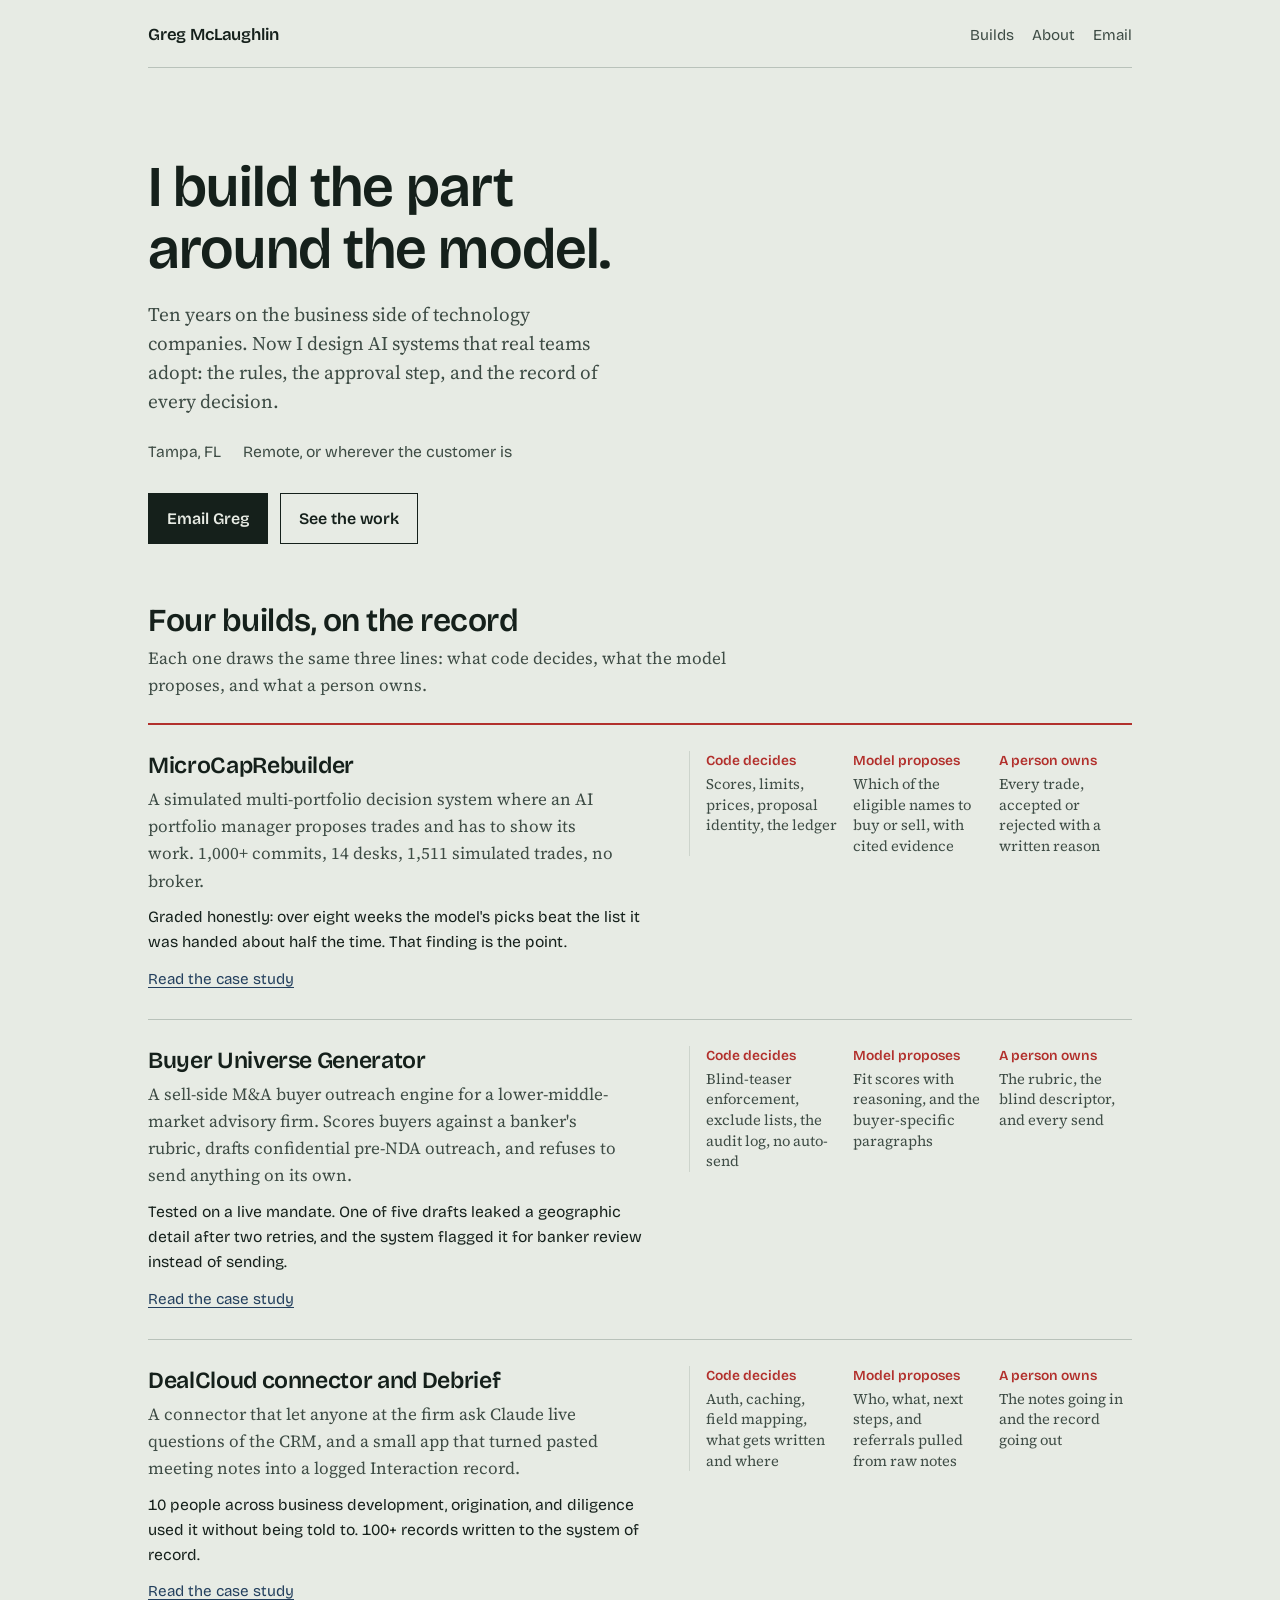
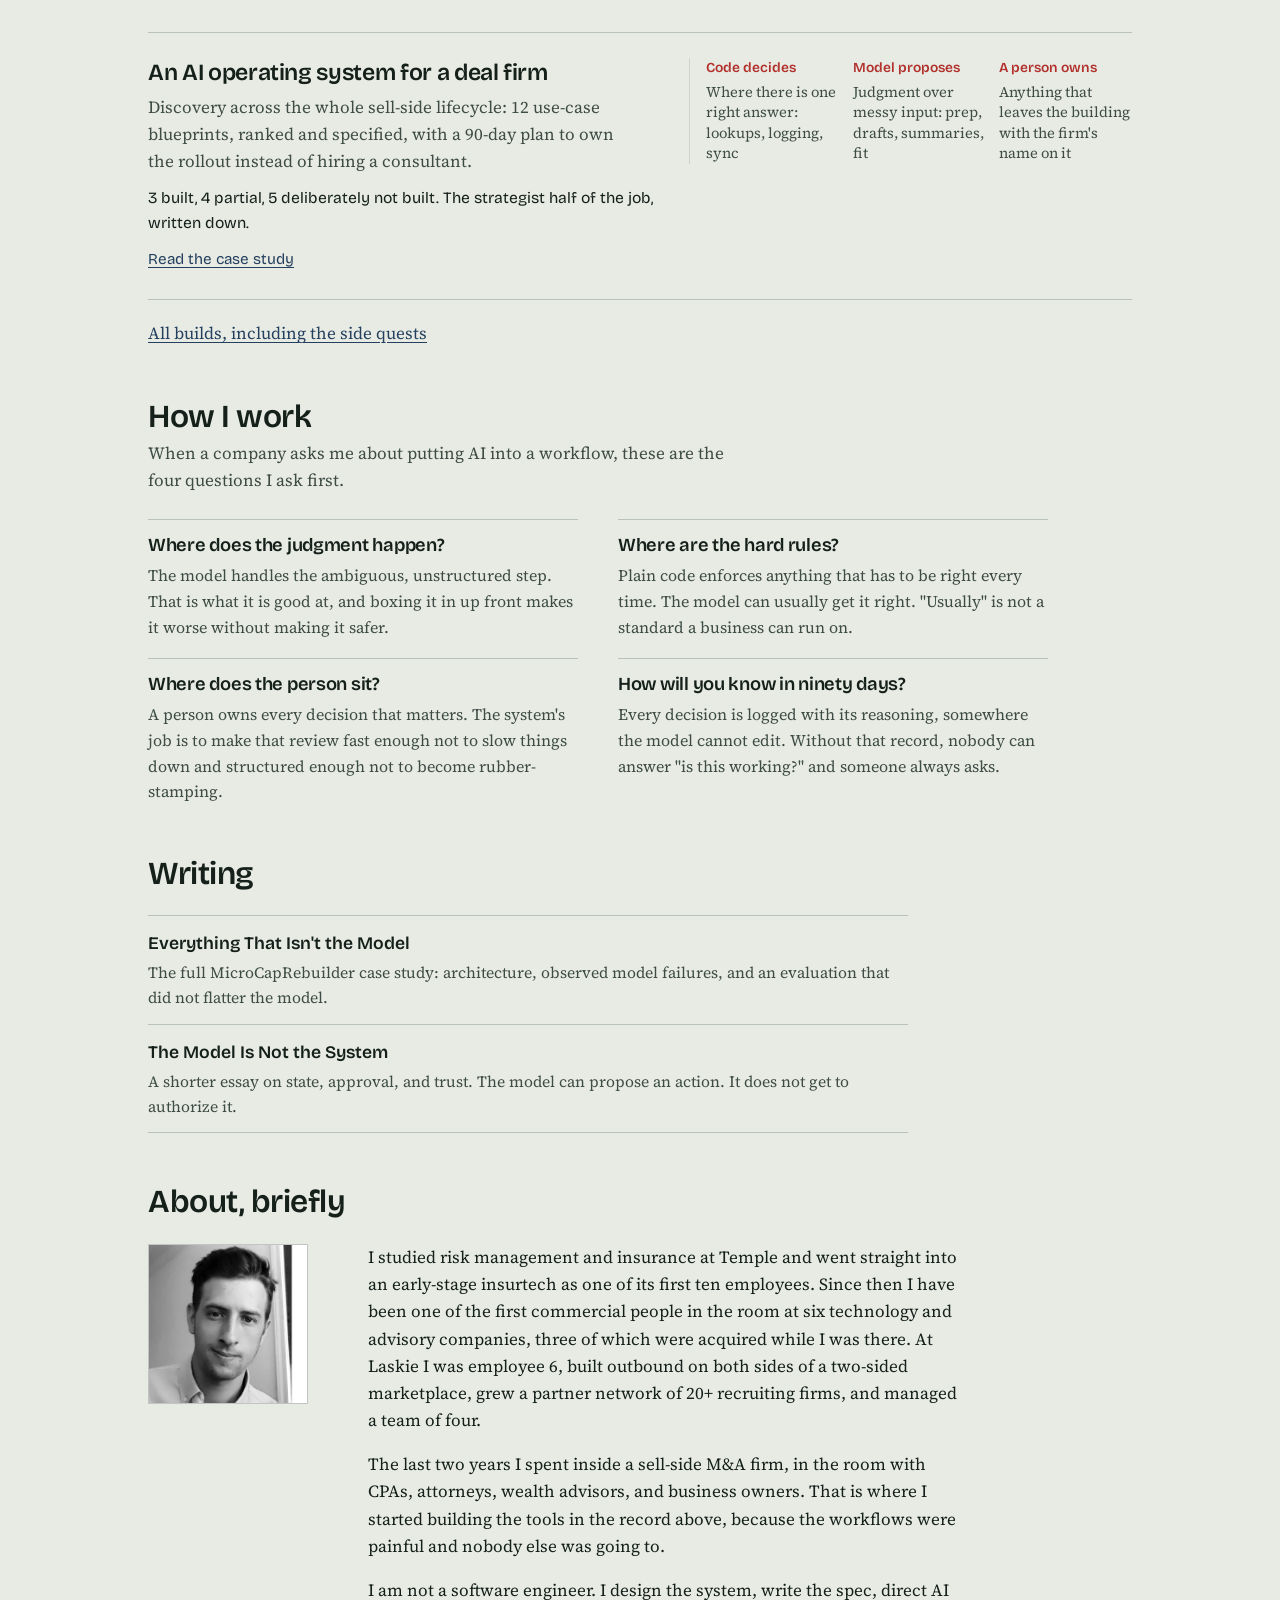
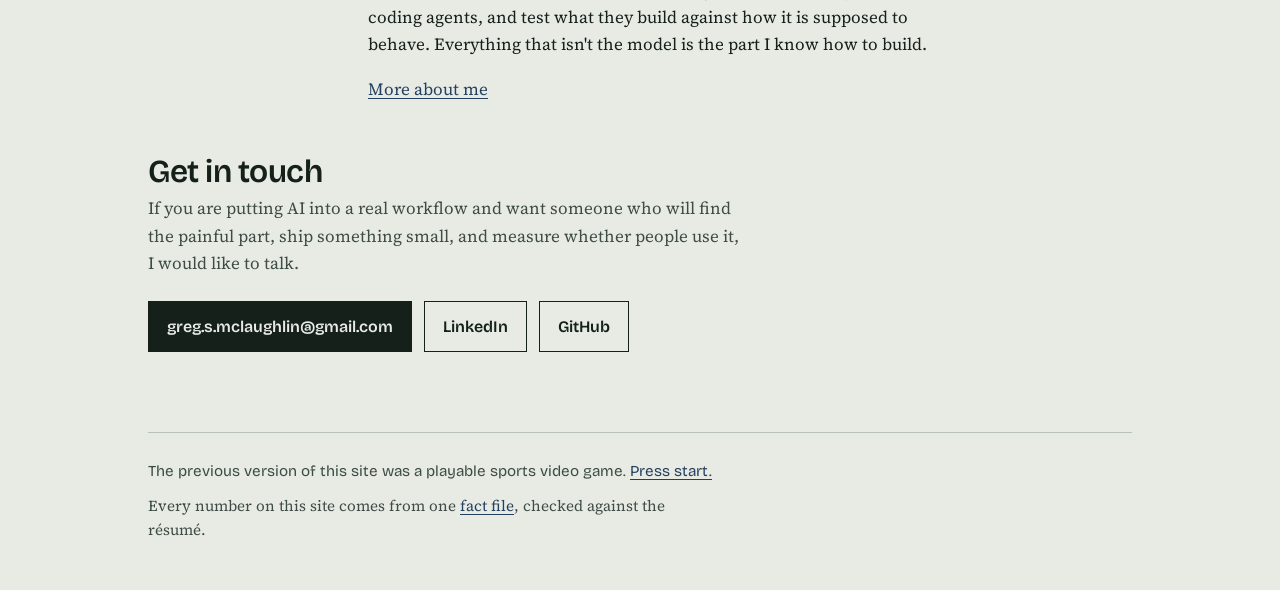
==== commit db4de967: "Redesign: case-study site around 'the model is not the system' Home, four case studies, builds index" ====
--- a/index.html
+++ b/index.html
@@ -1,2416 +1,182 @@
 <!DOCTYPE html>
-<html lang="en">
+<html lang="en" data-root="">
 <head>
 <meta charset="UTF-8">
-<meta name="viewport" content="width=device-width, initial-scale=1.0">
-<title>MCLAUGHLIN '26 — THE SHOW</title>
-<meta name="description" content="Greg McLaughlin — M&A partnerships executive, AI builder. Career mode now loading.">
-<meta property="og:title" content="MCLAUGHLIN '26 — The Show Edition">
-<meta property="og:description" content="10 seasons. 3 acquisitions. 12+ apps shipped. Press Start.">
-<meta property="og:image" content="https://raw.githubusercontent.com/gregmcla/mclaughlin26/main/player.jpeg">
-<link rel="icon" href="data:image/svg+xml,%3Csvg xmlns='http://www.w3.org/2000/svg' viewBox='0 0 64 64'%3E%3Cpolygon points='8,4 60,4 56,60 4,60' fill='%23ffb300'/%3E%3Ctext x='32' y='44' font-family='Arial Black,Arial' font-size='30' font-weight='900' text-anchor='middle' fill='%23191000' transform='skewX(-6 32 32)'%3E26%3C/text%3E%3C/svg%3E">
-<meta name="theme-color" content="#06080f">
-<link rel="manifest" href="manifest.json">
+<meta name="viewport" content="width=device-width, initial-scale=1">
+<title>Greg McLaughlin</title>
+<meta name="description" content="Greg McLaughlin builds the part around the model: the rules, the approval step, and the record. Ten years on the business side of technology, now designing AI systems that real teams adopt.">
+<link rel="canonical" href="https://6regory.com/">
+<meta property="og:type" content="website">
+<meta property="og:title" content="Greg McLaughlin">
+<meta property="og:description" content="I build the part around the model: the rules, the approval step, and the record.">
+<meta property="og:url" content="https://6regory.com/">
+<meta property="og:image" content="https://6regory.com/assets/img/og.png">
+<meta name="twitter:card" content="summary_large_image">
+<meta name="twitter:title" content="Greg McLaughlin">
+<meta name="twitter:description" content="I build the part around the model: the rules, the approval step, and the record.">
+<meta name="twitter:image" content="https://6regory.com/assets/img/og.png">
+<link rel="icon" href="assets/img/icon.svg" type="image/svg+xml">
+<link rel="apple-touch-icon" href="assets/img/apple-touch-icon.png">
+<meta name="theme-color" content="#E7EBE4" media="(prefers-color-scheme: light)">
+<meta name="theme-color" content="#0E1411" media="(prefers-color-scheme: dark)">
 <link rel="preconnect" href="https://fonts.googleapis.com">
 <link rel="preconnect" href="https://fonts.gstatic.com" crossorigin>
-<link href="https://fonts.googleapis.com/css2?family=Anton&family=Barlow+Condensed:ital,wght@0,400;0,500;0,600;0,700;1,400;1,600&family=IBM+Plex+Mono:wght@400;500;700&display=swap" rel="stylesheet">
-<style>
-:root{
-  --bg:#06080f;
-  --bg2:#0c1120;
-  --panel:#0e1426;
-  --panel2:#131a30;
-  --line:#1f2a4a;
-  --gold:#ffb300;
-  --gold-hi:#ffd34d;
-  --cyan:#2ee0ff;
-  --red:#ff3b5c;
-  --ink:#f2f5fc;
-  --dim:#8b96b8;
-  --skew:-8deg;
-}
-*{box-sizing:border-box;margin:0;padding:0}
-html,body{height:100%}
-body{
-  background:var(--bg);
-  color:var(--ink);
-  font-family:'Barlow Condensed',sans-serif;
-  overflow:hidden;
-  -webkit-font-smoothing:antialiased;
-}
-/* ============ ATMOSPHERE ============ */
-.atmo{position:fixed;inset:0;pointer-events:none;z-index:0;transition:filter .8s}
-.atmo .glow{
-  position:absolute;width:140vmax;height:140vmax;left:50%;top:-90vmax;transform:translateX(-50%);
-  background:radial-gradient(closest-side,rgba(46,224,255,.10),rgba(46,224,255,0) 70%);
-}
-.atmo .glow2{
-  position:absolute;width:90vmax;height:90vmax;right:-40vmax;bottom:-50vmax;
-  background:radial-gradient(closest-side,rgba(255,179,0,.08),rgba(255,179,0,0) 70%);
-}
-.atmo .stripes{
-  position:absolute;inset:-50%;
-  background:repeating-linear-gradient(115deg,rgba(255,255,255,.022) 0 2px,transparent 2px 90px);
-}
-.atmo .bigword{
-  position:absolute;left:-2vw;bottom:-7vh;
-  font-family:'Anton',sans-serif;font-size:24vw;line-height:.8;letter-spacing:-.01em;
-  color:transparent;-webkit-text-stroke:1px rgba(255,255,255,.045);
-  transform:skewX(var(--skew));user-select:none;white-space:nowrap;
-}
-.atmo .sweep{position:absolute;inset:0;overflow:hidden}
-.atmo .sweep::after{
-  content:"";position:absolute;top:-20%;bottom:-20%;width:30vw;left:-40vw;
-  background:linear-gradient(100deg,transparent,rgba(255,255,255,.035),transparent);
-  transform:skewX(-18deg);
-  animation:sweep 9s ease-in-out infinite;
-}
-@keyframes sweep{0%,55%{left:-45vw}90%,100%{left:130vw}}
-/* spotlights */
-.spot{position:absolute;top:-12vh;width:34vw;height:130vh;opacity:.5;transform-origin:top center;
-  background:linear-gradient(180deg,rgba(46,224,255,.07),transparent 70%);
-  clip-path:polygon(42% 0,58% 0,100% 100%,0 100%);}
-.spot.s1{left:6vw;animation:spotswing 11s ease-in-out infinite alternate}
-.spot.s2{right:8vw;background:linear-gradient(180deg,rgba(255,179,0,.06),transparent 70%);animation:spotswing 13s ease-in-out infinite alternate-reverse}
-@keyframes spotswing{from{transform:rotate(-9deg)}to{transform:rotate(9deg)}}
-#fx{position:fixed;inset:0;z-index:2;pointer-events:none}
-.grain{
-  position:fixed;inset:0;z-index:50;pointer-events:none;opacity:.5;mix-blend-mode:overlay;
-  background-image:url("data:image/svg+xml,%3Csvg xmlns='http://www.w3.org/2000/svg' width='160' height='160'%3E%3Cfilter id='n'%3E%3CfeTurbulence type='fractalNoise' baseFrequency='0.9' numOctaves='2'/%3E%3CfeColorMatrix type='saturate' values='0'/%3E%3C/filter%3E%3Crect width='160' height='160' filter='url(%23n)' opacity='0.35'/%3E%3C/svg%3E");
-}
-
-/* ============ GOAT MODE ============ */
-body.goat .atmo{filter:hue-rotate(-35deg) saturate(1.3) brightness(1.08)}
-body.goat .pc-ovr{box-shadow:0 0 34px rgba(255,179,0,.9);animation:goatpulse 1.2s ease-in-out infinite}
-@keyframes goatpulse{50%{filter:brightness(1.35)}}
-body.goat .tb-mode{border-color:var(--gold);color:var(--gold-hi)}
-.goat-crown{position:absolute;top:-6px;right:18px;font-size:34px;z-index:3;transform:rotate(14deg);
-  filter:drop-shadow(0 4px 10px rgba(255,179,0,.6));display:none;animation:crowndrop .6s cubic-bezier(.22,1.6,.36,1) both}
-body.goat .goat-crown{display:block}
-@keyframes crowndrop{from{transform:rotate(14deg) translateY(-40px);opacity:0}to{transform:rotate(14deg) translateY(0);opacity:1}}
-
-/* ============ SPLASH ============ */
-#splash{
-  position:fixed;inset:0;z-index:46;display:flex;align-items:center;justify-content:center;flex-direction:column;gap:14px;
-  background:#04060c;transition:opacity .5s,visibility .5s;
-}
-#splash.gone{opacity:0;visibility:hidden}
-.sp-logo{
-  font-family:'Anton',sans-serif;font-size:clamp(28px,4.5vw,54px);letter-spacing:.06em;text-transform:uppercase;transform:skewX(var(--skew));
-  color:var(--ink);opacity:0;animation:splash-in 2.4s ease both;
-}
-.sp-logo span{color:var(--gold)}
-.sp-tag{font-family:'IBM Plex Mono',monospace;font-size:10px;letter-spacing:.5em;color:#46537a;text-transform:uppercase;opacity:0;animation:splash-in 2.4s .15s ease both}
-@keyframes splash-in{0%{opacity:0;transform:scale(.96)}18%,78%{opacity:1;transform:scale(1)}100%{opacity:0;transform:scale(1.03)}}
-
-/* ============ BOOT ============ */
-#boot{
-  position:fixed;inset:0;z-index:40;display:flex;flex-direction:column;align-items:center;justify-content:center;
-  background:radial-gradient(120% 90% at 50% 110%,#0d1428 0%,var(--bg) 60%);
-  cursor:pointer;transition:opacity .6s ease,visibility .6s;
-}
-#boot.gone{opacity:0;visibility:hidden}
-.boot-kicker{
-  font-family:'IBM Plex Mono',monospace;font-size:12px;letter-spacing:.55em;color:var(--cyan);
-  text-transform:uppercase;margin-bottom:18px;animation:rise .8s .2s both;
-}
-.boot-logo{
-  font-family:'Anton',sans-serif;font-size:clamp(56px,11vw,150px);line-height:.92;text-align:center;
-  text-transform:uppercase;transform:skewX(var(--skew));
-  background:linear-gradient(180deg,#fff 30%,#9fb0d8 100%);
-  -webkit-background-clip:text;background-clip:text;color:transparent;
-  filter:drop-shadow(0 18px 50px rgba(46,224,255,.18));
-  animation:rise .8s .35s both;
-}
-.boot-logo .yr{color:transparent;background:linear-gradient(180deg,var(--gold-hi),var(--gold));-webkit-background-clip:text;background-clip:text}
-.boot-sub{
-  margin-top:20px;font-weight:600;font-size:clamp(14px,1.6vw,20px);letter-spacing:.42em;text-transform:uppercase;color:var(--dim);
-  animation:rise .8s .5s both;
-}
-.boot-load{margin-top:7vh;width:min(420px,72vw);opacity:0;animation:rise .8s .7s both}
-.bl-bar{height:6px;border:1px solid #2a3760;background:#0a0f1d;transform:skewX(var(--skew))}
-.bl-bar i{display:block;height:100%;width:0%;background:linear-gradient(90deg,var(--gold),var(--gold-hi));transition:width .12s linear}
-.bl-row{display:flex;justify-content:space-between;margin-top:8px;font-family:'IBM Plex Mono',monospace;font-size:10px;letter-spacing:.2em;color:#5b688f;text-transform:uppercase}
-.press-start{
-  margin-top:7vh;font-family:'IBM Plex Mono',monospace;font-size:14px;letter-spacing:.4em;text-transform:uppercase;color:var(--gold);
-  animation:blink 1.4s steps(2,start) infinite;display:none;
-}
-@keyframes blink{50%{opacity:.15}}
-@keyframes rise{from{opacity:0;transform:translateY(26px)}to{opacity:1;transform:translateY(0)}}
-.boot-foot{
-  position:absolute;bottom:26px;font-family:'IBM Plex Mono',monospace;font-size:10px;letter-spacing:.25em;color:#3c4868;text-transform:uppercase;
-}
-
-/* ============ WIPE TRANSITION ============ */
-#wipe{position:fixed;inset:0;z-index:45;pointer-events:none;overflow:hidden;display:none}
-#wipe.go{display:block}
-#wipe i{position:absolute;top:-10%;bottom:-10%;width:140%;left:-160%;transform:skewX(-14deg)}
-#wipe i:nth-child(1){background:var(--gold);animation:wipe .5s cubic-bezier(.7,0,.3,1) both}
-#wipe i:nth-child(2){background:#0a0f1d;animation:wipe .5s .05s cubic-bezier(.7,0,.3,1) both}
-#wipe i:nth-child(3){background:var(--cyan);width:8%;animation:wipe .5s .1s cubic-bezier(.7,0,.3,1) both}
-@keyframes wipe{from{left:-160%}to{left:160%}}
-
-/* ============ SHELL ============ */
-#app{position:relative;z-index:1;height:100%;display:flex;flex-direction:column;opacity:0;transition:opacity .7s ease .15s}
-#app.on{opacity:1}
-
-.topbar{
-  display:flex;align-items:center;gap:18px;
-  padding:14px 28px;border-bottom:1px solid var(--line);
-  background:linear-gradient(180deg,rgba(14,20,38,.9),rgba(14,20,38,.55));
-  backdrop-filter:blur(6px);
-}
-.tb-logo{font-family:'Anton',sans-serif;font-size:20px;letter-spacing:.02em;transform:skewX(var(--skew));text-transform:uppercase}
-.tb-logo span{color:var(--gold)}
-.tb-mode{
-  font-family:'IBM Plex Mono',monospace;font-size:10px;letter-spacing:.3em;color:var(--cyan);text-transform:uppercase;
-  border:1px solid rgba(46,224,255,.35);padding:4px 10px;transition:.3s;
-}
-.tb-spacer{flex:1}
-.tb-meta{font-family:'IBM Plex Mono',monospace;font-size:10px;letter-spacing:.2em;color:var(--dim);text-transform:uppercase}
-#tbTrophies{cursor:help;color:var(--gold);border:1px solid rgba(255,179,0,.3);padding:4px 10px}
-#muteBtn,#bgmBtn{
-  font-family:'IBM Plex Mono',monospace;font-size:10px;letter-spacing:.2em;text-transform:uppercase;
-  background:none;border:1px solid var(--line);color:var(--dim);padding:5px 12px;cursor:pointer;transition:.2s;
-}
-#muteBtn:hover,#bgmBtn:hover{border-color:var(--gold);color:var(--gold)}
-#gl{position:fixed;inset:0;z-index:0;pointer-events:none}
-
-/* ============ HOME RUN DERBY ============ */
-#derby{position:fixed;inset:0;z-index:60;background:#04060c;display:none}
-#derby.on{display:block}
-#dcv{position:absolute;inset:0;width:100%;height:100%}
-.d-hud{
-  position:absolute;top:0;left:0;right:0;display:flex;align-items:center;gap:26px;padding:16px 150px 16px 26px;
-  background:linear-gradient(180deg,rgba(4,6,12,.85),transparent);pointer-events:none;
-}
-.d-hud .dh-title{font-family:'Anton',sans-serif;font-size:22px;letter-spacing:.03em;text-transform:uppercase;transform:skewX(var(--skew))}
-.d-hud .dh-title span{color:var(--gold)}
-.d-stat{font-family:'IBM Plex Mono',monospace;font-size:11px;letter-spacing:.22em;color:var(--dim);text-transform:uppercase}
-.d-stat b{color:var(--gold-hi);font-size:16px}
-.d-spacer{flex:1}
-.d-exit{
-  position:absolute;top:14px;right:18px;z-index:2;
-  font-family:'IBM Plex Mono',monospace;font-size:10px;letter-spacing:.2em;text-transform:uppercase;
-  background:rgba(6,8,15,.7);border:1px solid var(--line);color:var(--dim);padding:7px 14px;cursor:pointer;
-}
-.d-exit:hover{border-color:var(--red);color:var(--red)}
-.d-callout{
-  position:absolute;left:50%;top:30%;transform:translateX(-50%) skewX(var(--skew));pointer-events:none;
-  font-family:'Anton',sans-serif;font-size:60px;text-transform:uppercase;letter-spacing:.02em;
-  color:var(--gold-hi);text-shadow:0 0 40px rgba(255,179,0,.55);opacity:0;white-space:nowrap;
-}
-.d-callout.miss{color:var(--red);text-shadow:0 0 40px rgba(255,59,92,.5)}
-.d-callout.pop{animation:dpop 1s cubic-bezier(.22,1.4,.36,1) both}
-@keyframes dpop{0%{opacity:0;transform:translateX(-50%) skewX(var(--skew)) scale(.6)}14%{opacity:1;transform:translateX(-50%) skewX(var(--skew)) scale(1.06)}70%{opacity:1}100%{opacity:0;transform:translateX(-50%) skewX(var(--skew)) scale(1) translateY(-26px)}}
-.d-end{
-  position:absolute;inset:0;display:flex;flex-direction:column;align-items:center;justify-content:center;gap:10px;
-  background:rgba(4,6,12,.88);backdrop-filter:blur(4px);
-}
-.d-end[hidden]{display:none}
-.de-kick{font-family:'IBM Plex Mono',monospace;font-size:11px;letter-spacing:.5em;color:var(--cyan);text-transform:uppercase}
-.de-rank{font-family:'Anton',sans-serif;font-size:clamp(50px,8vw,110px);text-transform:uppercase;transform:skewX(var(--skew));
-  background:linear-gradient(180deg,var(--gold-hi),var(--gold));-webkit-background-clip:text;background-clip:text;color:transparent}
-.de-line{font-family:'IBM Plex Mono',monospace;font-size:13px;letter-spacing:.25em;color:var(--dim);text-transform:uppercase}
-.de-line b{color:var(--ink)}
-.de-btns{display:flex;gap:14px;margin-top:26px}
-
-/* ============ TERMINAL ============ */
-#term{
-  position:fixed;left:0;right:0;top:0;z-index:70;height:46vh;display:none;flex-direction:column;
-  background:rgba(3,5,10,.96);border-bottom:2px solid var(--gold);box-shadow:0 20px 80px rgba(0,0,0,.7);
-  font-family:'IBM Plex Mono',monospace;font-size:13px;line-height:1.7;
-}
-#term.on{display:flex;animation:termdrop .25s ease-out}
-@keyframes termdrop{from{transform:translateY(-100%)}to{transform:none}}
-#termOut{flex:1;overflow-y:auto;padding:18px 22px 6px;color:#9fe8c8;white-space:pre-wrap;word-break:break-word}
-#termOut .t-sys{color:#5b688f}
-#termOut .t-gold{color:var(--gold-hi)}
-#termOut .t-cyan{color:var(--cyan)}
-#termOut .t-red{color:var(--red)}
-.term-in{display:flex;gap:10px;padding:8px 22px 16px;align-items:center}
-.term-in .ps1{color:var(--gold);white-space:nowrap}
-#termInput{
-  flex:1;background:none;border:0;outline:0;color:#d6f5e6;font:inherit;caret-color:var(--gold);
-}
-
-/* ============ ATTRACT MODE ============ */
-#attract{
-  position:fixed;left:50%;bottom:64px;transform:translateX(-50%) skewX(var(--skew));z-index:55;display:none;
-  background:linear-gradient(180deg,var(--gold-hi),var(--gold));color:#191000;
-  font-family:'Anton',sans-serif;font-size:18px;letter-spacing:.14em;text-transform:uppercase;padding:12px 30px;
-  animation:blink 1.6s steps(2,start) infinite;pointer-events:none;
-}
-#attract.on{display:block}
-
-/* ============ CARD PACKS ============ */
-#packs{position:fixed;inset:0;z-index:60;display:none;flex-direction:column;align-items:center;justify-content:center;background:rgba(3,5,10,.94);backdrop-filter:blur(5px)}
-#packs.on{display:flex}
-.pk-kick{font-family:'IBM Plex Mono',monospace;font-size:11px;letter-spacing:.5em;color:var(--cyan);text-transform:uppercase;margin-bottom:8px}
-.pk-title{font-family:'Anton',sans-serif;font-size:clamp(34px,4.5vw,56px);text-transform:uppercase;transform:skewX(var(--skew));margin-bottom:6px}
-.pk-title em{font-style:normal;color:var(--gold)}
-.pk-coll{font-family:'IBM Plex Mono',monospace;font-size:11px;letter-spacing:.25em;color:var(--dim);text-transform:uppercase;margin-bottom:30px}
-.pk-coll b{color:var(--gold-hi)}
-#pkPack{
-  width:210px;height:300px;cursor:pointer;position:relative;transform:skewX(-3deg);
-  background:linear-gradient(155deg,#1a2240 0%,#0e1426 45%,#27306 100%),linear-gradient(155deg,#1a2240,#0e1426);
-  border:1px solid rgba(255,179,0,.5);
-  display:flex;flex-direction:column;align-items:center;justify-content:center;gap:8px;
-  box-shadow:0 24px 70px rgba(0,0,0,.6),inset 0 0 60px rgba(46,224,255,.08);
-  transition:transform .2s;
-}
-#pkPack::before{content:"";position:absolute;inset:0;background:
-  radial-gradient(140px circle at 30% 25%,rgba(46,224,255,.25),transparent 60%),
-  radial-gradient(160px circle at 75% 75%,rgba(255,179,0,.22),transparent 60%);mix-blend-mode:screen}
-#pkPack:hover{transform:skewX(-3deg) translateY(-6px) rotate(-1deg)}
-#pkPack.shake{animation:pkshake .5s ease-in-out}
-@keyframes pkshake{0%,100%{transform:skewX(-3deg)}20%{transform:skewX(-3deg) rotate(-4deg)}40%{transform:skewX(-3deg) rotate(4deg)}60%{transform:skewX(-3deg) rotate(-3deg)}80%{transform:skewX(-3deg) rotate(2deg)}}
-#pkPack.ripped{animation:pkrip .55s cubic-bezier(.7,0,.3,1) both}
-@keyframes pkrip{40%{transform:skewX(-3deg) scale(1.12)}100%{transform:skewX(-3deg) scale(0);opacity:0}}
-.pk-logo{font-family:'Anton',sans-serif;font-size:34px;transform:skewX(-5deg);text-transform:uppercase}
-.pk-logo span{color:var(--gold)}
-.pk-series{font-family:'IBM Plex Mono',monospace;font-size:9px;letter-spacing:.4em;color:var(--cyan);text-transform:uppercase}
-.pk-hint{margin-top:26px;font-family:'IBM Plex Mono',monospace;font-size:11px;letter-spacing:.3em;color:#5b688f;text-transform:uppercase;animation:blink 1.6s steps(2,start) infinite}
-.pk-cards{display:flex;gap:22px;perspective:1200px}
-.pcard3{width:200px;height:286px;position:relative;cursor:pointer;transform-style:preserve-3d;transition:transform .6s cubic-bezier(.3,1.2,.4,1);opacity:0;animation:dealup .5s cubic-bezier(.22,1.3,.36,1) both}
-@keyframes dealup{from{opacity:0;transform:translateY(120px) rotate(6deg)}to{opacity:1;transform:none}}
-.pcard3.flipped{transform:rotateY(180deg)}
-.pc3-face{position:absolute;inset:0;backface-visibility:hidden;border:1px solid var(--line);
-  clip-path:polygon(0 0,100% 0,100% calc(100% - 18px),calc(100% - 18px) 100%,0 100%)}
-.pc3-back{background:linear-gradient(155deg,#131a30,#0a0f1d);display:flex;align-items:center;justify-content:center;
-  font-family:'Anton',sans-serif;font-size:40px;color:#26314f;transform:rotateY(0)}
-.pc3-front{transform:rotateY(180deg);background:linear-gradient(165deg,var(--panel2),var(--panel));padding:14px;display:flex;flex-direction:column}
-.pc3-front .c-rar{font-family:'IBM Plex Mono',monospace;font-size:8.5px;letter-spacing:.3em;text-transform:uppercase;margin-bottom:8px}
-.pc3-front .c-ico{font-size:44px;margin:14px 0 10px;text-align:center;filter:drop-shadow(0 6px 18px rgba(0,0,0,.6))}
-.pc3-front .c-name{font-family:'Anton',sans-serif;font-size:19px;text-transform:uppercase;text-align:center;line-height:1.05;margin-bottom:8px}
-.pc3-front .c-fluff{font-size:12.5px;line-height:1.4;color:#9aa6c6;text-align:center}
-.pc3-front .c-new{margin-top:auto;font-family:'IBM Plex Mono',monospace;font-size:9px;letter-spacing:.3em;color:var(--cyan);text-align:center;text-transform:uppercase}
-.pcard3.r-leg2 .pc3-front{border:0;outline:2px solid var(--gold);box-shadow:0 0 50px rgba(255,179,0,.5)}
-.pcard3.r-epic2 .pc3-front{outline:1px solid rgba(46,224,255,.7);box-shadow:0 0 34px rgba(46,224,255,.3)}
-.pcard3.r-rare2 .pc3-front{outline:1px solid rgba(157,140,255,.6)}
-.pk-again{margin-top:34px;display:none;gap:14px}
-.pk-again.on{display:flex}
-
-/* ============ HIGHLIGHT REEL ============ */
-#reel{position:fixed;inset:0;z-index:62;display:none;background:#03050a;overflow:hidden;cursor:pointer}
-#reel.on{display:block}
-#reel .rl-flash{position:absolute;inset:0;background:var(--gold);opacity:0;pointer-events:none}
-#reel .rl-flash.go{animation:rlflash .5s ease-out}
-@keyframes rlflash{from{opacity:.7}to{opacity:0}}
-.rl-slide{position:absolute;inset:0;display:flex;flex-direction:column;align-items:center;justify-content:center;text-align:center;padding:6vw}
-.rl-kick{font-family:'IBM Plex Mono',monospace;font-size:13px;letter-spacing:.55em;color:var(--cyan);text-transform:uppercase;margin-bottom:22px;opacity:0;animation:rise .5s .1s both}
-.rl-big{font-family:'Anton',sans-serif;font-size:clamp(44px,8.5vw,128px);line-height:.92;text-transform:uppercase;transform:skewX(var(--skew));
-  background:linear-gradient(180deg,#fff 30%,#9fb0d8);-webkit-background-clip:text;background-clip:text;color:transparent;
-  opacity:0;animation:rlbig .6s .2s cubic-bezier(.22,1.2,.36,1) both}
-.rl-big em{font-style:normal;background:linear-gradient(180deg,var(--gold-hi),var(--gold));-webkit-background-clip:text;background-clip:text}
-@keyframes rlbig{from{opacity:0;transform:skewX(var(--skew)) scale(1.35)}to{opacity:1;transform:skewX(var(--skew)) scale(1)}}
-.rl-sub{margin-top:24px;font-size:20px;font-weight:600;letter-spacing:.24em;text-transform:uppercase;color:var(--dim);opacity:0;animation:rise .5s .45s both}
-.rl-dots{position:absolute;bottom:34px;left:50%;transform:translateX(-50%);display:flex;gap:9px}
-.rl-dots i{width:8px;height:8px;background:#26314f;transform:skewX(var(--skew))}
-.rl-dots i.on{background:var(--gold)}
-.rl-skip{position:absolute;top:20px;right:24px;font-family:'IBM Plex Mono',monospace;font-size:10px;letter-spacing:.25em;color:#5b688f;text-transform:uppercase}
-
-/* ============ DERBY LEADERBOARD + INITIALS ============ */
-.de-lb{margin-top:18px;min-width:340px}
-.de-lb h4{font-family:'IBM Plex Mono',monospace;font-size:10px;letter-spacing:.45em;color:var(--cyan);text-transform:uppercase;text-align:center;margin-bottom:10px}
-.de-lb table{width:100%;border-collapse:collapse;font-family:'IBM Plex Mono',monospace;font-size:13px;letter-spacing:.14em}
-.de-lb td{padding:6px 12px;color:var(--dim);border-bottom:1px solid #18203a;text-transform:uppercase}
-.de-lb tr.me td{color:var(--gold-hi)}
-.de-lb td:first-child{color:#46537a}
-.de-lb td:last-child{text-align:right;color:var(--ink)}
-#deInit{display:none;flex-direction:column;align-items:center;gap:16px;margin-top:10px}
-#deInit.on{display:flex}
-.init-kick{font-family:'IBM Plex Mono',monospace;font-size:11px;letter-spacing:.4em;color:var(--gold);text-transform:uppercase;animation:blink 1.4s steps(2,start) infinite}
-.init-row{display:flex;gap:14px}
-.init-slot{
-  width:74px;height:92px;display:flex;align-items:center;justify-content:center;cursor:pointer;user-select:none;
-  font-family:'Anton',sans-serif;font-size:54px;color:var(--ink);
-  background:linear-gradient(165deg,var(--panel2),var(--panel));border:1px solid var(--line);transform:skewX(var(--skew));
-}
-.init-slot.sel{border-color:var(--gold);color:var(--gold-hi);box-shadow:0 0 26px rgba(255,179,0,.25)}
-
-/* ============ ASK THE GM ============ */
-#gmBtn{
-  position:fixed;right:22px;bottom:56px;z-index:44;cursor:pointer;
-  font-family:'Anton',sans-serif;font-size:15px;letter-spacing:.08em;text-transform:uppercase;
-  background:linear-gradient(180deg,var(--gold-hi),var(--gold));color:#191000;border:0;
-  padding:11px 20px;transform:skewX(var(--skew));box-shadow:0 12px 40px rgba(255,179,0,.25);transition:.2s;
-}
-#gmBtn:hover{transform:skewX(var(--skew)) translateY(-3px)}
-#gmPanel{
-  position:fixed;right:22px;bottom:110px;z-index:65;width:min(380px,calc(100vw - 34px));height:480px;max-height:70vh;
-  display:none;flex-direction:column;background:linear-gradient(170deg,#121a32,#0a0f1d);
-  border:1px solid rgba(255,179,0,.4);box-shadow:0 30px 90px rgba(0,0,0,.7);
-  clip-path:polygon(0 0,100% 0,100% calc(100% - 18px),calc(100% - 18px) 100%,0 100%);
-}
-#gmPanel.on{display:flex;animation:rise .3s both}
-.gm-head{display:flex;align-items:center;gap:12px;padding:14px 16px;border-bottom:1px solid var(--line)}
-.gm-ava{width:38px;height:38px;display:flex;align-items:center;justify-content:center;font-size:20px;
-  background:linear-gradient(180deg,var(--gold-hi),var(--gold));clip-path:polygon(50% 0,100% 25%,100% 75%,50% 100%,0 75%,0 25%)}
-.gm-name{font-family:'Anton',sans-serif;font-size:15px;letter-spacing:.05em;text-transform:uppercase}
-.gm-sub{font-family:'IBM Plex Mono',monospace;font-size:9px;letter-spacing:.2em;color:var(--cyan);text-transform:uppercase}
-.gm-x{margin-left:auto;background:none;border:0;color:var(--dim);font-size:16px;cursor:pointer}
-.gm-x:hover{color:var(--red)}
-#gmLog{flex:1;overflow-y:auto;padding:14px;display:flex;flex-direction:column;gap:10px;scrollbar-width:thin}
-.gm-msg{max-width:85%;padding:10px 14px;font-size:15px;line-height:1.45;font-weight:500}
-.gm-msg.bot{align-self:flex-start;background:#18213d;border-left:3px solid var(--gold);color:#d7deef}
-.gm-msg.me{align-self:flex-end;background:rgba(46,224,255,.1);border-right:3px solid var(--cyan);color:#c9f2fb}
-.gm-msg.bot a{color:var(--gold-hi)}
-.gm-typing{align-self:flex-start;font-family:'IBM Plex Mono',monospace;font-size:11px;color:#5b688f;letter-spacing:.3em}
-.gm-in{display:flex;gap:10px;padding:12px 14px;border-top:1px solid var(--line)}
-#gmInput{flex:1;background:#0a0f1d;border:1px solid var(--line);color:var(--ink);padding:10px 12px;
-  font-family:'Barlow Condensed',sans-serif;font-size:16px;outline:0}
-#gmInput:focus{border-color:var(--gold)}
-#gmSend{background:linear-gradient(180deg,var(--gold-hi),var(--gold));border:0;color:#191000;
-  font-family:'Anton',sans-serif;font-size:13px;letter-spacing:.06em;padding:0 18px;cursor:pointer;text-transform:uppercase}
-
-/* ============ COMMENTARY BOOTH ============ */
-#booth{position:fixed;left:22px;bottom:56px;z-index:44;display:flex;flex-direction:column;gap:8px;pointer-events:none;max-width:380px}
-.cb{
-  display:flex;gap:12px;align-items:flex-start;background:linear-gradient(170deg,#121a32,#0a0f1d);
-  border:1px solid var(--line);border-left:3px solid var(--cyan);padding:11px 16px;
-  animation:cbin .4s cubic-bezier(.22,1.3,.36,1) both, toast-out .4s ease 5.6s both;
-}
-.cb.jim{border-left-color:var(--gold)}
-@keyframes cbin{from{transform:translateX(-120%);opacity:0}to{transform:none;opacity:1}}
-.cb b{font-family:'Anton',sans-serif;font-size:12px;letter-spacing:.1em;color:var(--cyan);text-transform:uppercase;white-space:nowrap;padding-top:2px}
-.cb.jim b{color:var(--gold)}
-.cb p{font-size:14.5px;line-height:1.4;color:#b7c1dd;font-weight:500}
-
-/* ============ CRT MODE ============ */
-#crt{position:fixed;inset:0;z-index:80;pointer-events:none;display:none}
-body.crt #crt{display:block}
-#crt::before{content:"";position:absolute;inset:0;
-  background:repeating-linear-gradient(0deg,rgba(0,0,0,.22) 0 1px,transparent 1px 3px);}
-#crt::after{content:"";position:absolute;inset:0;
-  background:radial-gradient(ellipse at center,transparent 55%,rgba(0,0,0,.55) 100%);
-  animation:crtflick 4s steps(60) infinite}
-@keyframes crtflick{0%,100%{opacity:1}97%{opacity:1}98%{opacity:.78}99%{opacity:.95}}
-body.crt #app,body.crt #derby,body.crt #packs,body.crt #reel{filter:saturate(1.25) contrast(1.12) brightness(1.04)}
-body.crt .grain{opacity:.85}
-
-/* spectators */
-#tbEyes{cursor:pointer}
-
-.main{flex:1;display:flex;min-height:0}
-
-/* ============ MENU ============ */
-.menu{
-  width:330px;flex-shrink:0;display:flex;flex-direction:column;justify-content:center;gap:6px;
-  padding:0 0 0 34px;
-}
-.menu-label{
-  font-family:'IBM Plex Mono',monospace;font-size:10px;letter-spacing:.4em;color:#46537a;text-transform:uppercase;margin-bottom:10px;padding-left:14px;
-}
-.mi{
-  position:relative;display:block;width:100%;text-align:left;background:none;border:0;cursor:pointer;
-  font-family:'Anton',sans-serif;font-size:25px;letter-spacing:.02em;text-transform:uppercase;color:#5b688f;
-  padding:7px 14px;transform:skewX(var(--skew));transition:color .18s,transform .18s,padding .18s;
-  opacity:0;animation:rise .55s both;
-}
-.mi small{
-  display:block;font-family:'Barlow Condensed',sans-serif;font-weight:500;font-size:12px;letter-spacing:.32em;color:#3c4868;margin-top:1px;transition:color .18s;
-}
-.mi::before{
-  content:"";position:absolute;left:0;top:8%;bottom:8%;width:4px;background:var(--gold);
-  transform:scaleY(0);transition:transform .18s;
-}
-.mi:hover,.mi.active{color:var(--ink);transform:skewX(var(--skew)) translateX(14px)}
-.mi:hover small,.mi.active small{color:var(--cyan)}
-.mi.active::before{transform:scaleY(1)}
-.mi.active{color:var(--gold-hi)}
-
-/* ============ STAGE ============ */
-.stage{flex:1;position:relative;min-width:0;display:flex;align-items:stretch;padding:34px 38px 26px 30px}
-.screen{position:absolute;inset:34px 38px 26px 30px;display:none;min-height:0}
-.screen.on{display:flex;gap:34px;animation:screenIn .45s cubic-bezier(.22,1,.36,1) both}
-@keyframes screenIn{from{opacity:0;transform:translateX(46px) skewX(-1deg)}to{opacity:1;transform:none}}
-.screen-body{flex:1;min-width:0;display:flex;flex-direction:column;min-height:0}
-
-.sc-kicker{font-family:'IBM Plex Mono',monospace;font-size:11px;letter-spacing:.45em;color:var(--cyan);text-transform:uppercase;margin-bottom:6px}
-.sc-title{
-  font-family:'Anton',sans-serif;font-size:clamp(34px,4.4vw,58px);line-height:.95;text-transform:uppercase;transform:skewX(var(--skew));transform-origin:left;
-  margin-bottom:20px;
-}
-.sc-title em{font-style:normal;color:var(--gold)}
-.scroll{overflow-y:auto;min-height:0;padding-right:14px;scrollbar-width:thin;scrollbar-color:#26314f transparent}
-.scroll::-webkit-scrollbar{width:6px}
-.scroll::-webkit-scrollbar-thumb{background:#26314f}
-
-/* ============ PLAYER CARD (now holo + 3D tilt) ============ */
-.pcard-wrap{width:300px;flex-shrink:0;align-self:flex-start;perspective:1000px}
-.pcard{
-  position:relative;
-  background:linear-gradient(165deg,var(--panel2),var(--panel) 70%);
-  border:1px solid var(--line);
-  clip-path:polygon(0 0,100% 0,100% calc(100% - 26px),calc(100% - 26px) 100%,0 100%);
-  padding:0 0 18px;
-  transform:rotateX(var(--rx,0deg)) rotateY(var(--ry,0deg));
-  transition:transform .15s ease-out;
-  will-change:transform;
-}
-.pcard::before{content:"";position:absolute;left:0;right:0;top:0;height:4px;background:linear-gradient(90deg,var(--gold),var(--cyan));z-index:2}
-.pcard .foil{
-  content:"";position:absolute;inset:0;z-index:2;pointer-events:none;mix-blend-mode:overlay;opacity:.85;
-  background:
-    radial-gradient(420px circle at var(--mx,50%) var(--my,30%),rgba(255,255,255,.5),transparent 45%),
-    conic-gradient(from 210deg at var(--mx,50%) var(--my,30%),rgba(255,80,80,.12),rgba(255,220,80,.12),rgba(80,255,160,.12),rgba(80,160,255,.12),rgba(200,80,255,.12),rgba(255,80,80,.12));
-}
-.pc-photo{position:relative;height:240px;overflow:hidden}
-.pc-photo img{width:100%;height:100%;object-fit:cover;object-position:50% 20%;filter:contrast(1.06) saturate(.85)}
-.pc-photo::after{
-  content:"";position:absolute;inset:0;
-  background:linear-gradient(180deg,rgba(6,8,15,0) 45%,rgba(14,20,38,.96) 96%),
-             linear-gradient(20deg,rgba(46,224,255,.14),transparent 45%);
-}
-.pc-ovr{
-  position:absolute;top:14px;left:14px;width:64px;height:64px;display:flex;flex-direction:column;align-items:center;justify-content:center;
-  background:linear-gradient(180deg,var(--gold-hi),var(--gold));color:#191000;
-  clip-path:polygon(50% 0,100% 25%,100% 75%,50% 100%,0 75%,0 25%);
-  font-family:'Anton',sans-serif;z-index:3;
-}
-.pc-ovr b{font-size:26px;line-height:1}
-.pc-ovr i{font-style:normal;font-size:9px;letter-spacing:.2em}
-.pc-pos{
-  position:absolute;top:14px;right:14px;font-family:'IBM Plex Mono',monospace;font-size:10px;letter-spacing:.25em;
-  background:rgba(6,8,15,.75);border:1px solid rgba(46,224,255,.4);color:var(--cyan);padding:5px 9px;z-index:3;
-}
-.pc-name{position:relative;margin-top:-44px;padding:0 18px;z-index:3}
-.pc-name .first{font-weight:600;font-size:15px;letter-spacing:.34em;text-transform:uppercase;color:var(--cyan)}
-.pc-name .last{font-family:'Anton',sans-serif;font-size:38px;line-height:1;text-transform:uppercase;transform:skewX(var(--skew));transform-origin:left;display:block}
-.pc-team{padding:10px 18px 0;font-weight:600;font-size:13px;letter-spacing:.18em;text-transform:uppercase;color:var(--dim)}
-.pc-team b{color:var(--ink)}
-.pc-grid{display:grid;grid-template-columns:1fr 1fr;gap:1px;background:var(--line);border-top:1px solid var(--line);border-bottom:1px solid var(--line);margin-top:12px}
-.pc-cell{background:var(--panel);padding:9px 12px}
-.pc-cell i{display:block;font-style:normal;font-family:'IBM Plex Mono',monospace;font-size:8.5px;letter-spacing:.22em;color:#5b688f;text-transform:uppercase;margin-bottom:2px}
-.pc-cell b{font-weight:600;font-size:14.5px;letter-spacing:.06em;text-transform:uppercase}
-.pc-foot{display:flex;justify-content:space-between;padding:12px 18px 0;font-family:'IBM Plex Mono',monospace;font-size:9px;letter-spacing:.2em;color:#46537a;text-transform:uppercase}
-
-/* ============ HOME ============ */
-.home-hero{display:flex;flex-direction:column;justify-content:center;flex:1}
-.hh-line{font-family:'IBM Plex Mono',monospace;font-size:12px;letter-spacing:.5em;color:var(--cyan);text-transform:uppercase;margin-bottom:14px;opacity:0;animation:rise .6s .1s both}
-.hh-name{
-  font-family:'Anton',sans-serif;font-size:clamp(54px,7.4vw,118px);line-height:.88;text-transform:uppercase;transform:skewX(var(--skew));transform-origin:left;
-  opacity:0;animation:rise .6s .22s both;
-}
-.hh-name span{display:block;color:transparent;-webkit-text-stroke:1.5px rgba(242,245,252,.8)}
-.hh-name em{font-style:normal;background:linear-gradient(180deg,#fff 35%,#93a5d4);-webkit-background-clip:text;background-clip:text;color:transparent}
-.hh-tag{
-  margin-top:22px;max-width:560px;font-size:21px;font-weight:500;line-height:1.45;color:#c4cde6;
-  opacity:0;animation:rise .6s .36s both;
-}
-.hh-tag b{color:var(--gold);font-weight:600}
-.hh-stats{display:flex;gap:34px;margin-top:34px;opacity:0;animation:rise .6s .5s both;flex-wrap:wrap}
-.hh-stat i{display:block;font-style:normal;font-family:'IBM Plex Mono',monospace;font-size:9.5px;letter-spacing:.28em;color:#5b688f;text-transform:uppercase;margin-top:4px}
-.hh-stat b{font-family:'Anton',sans-serif;font-size:42px;color:var(--ink)}
-.hh-stat b em{font-style:normal;color:var(--gold)}
-.hh-cta{margin-top:38px;display:flex;gap:14px;opacity:0;animation:rise .6s .62s both}
-.btn{
-  font-family:'Barlow Condensed',sans-serif;font-weight:700;font-size:17px;letter-spacing:.3em;text-transform:uppercase;
-  padding:13px 28px 13px 30px;cursor:pointer;border:0;transform:skewX(var(--skew));transition:.2s;
-}
-.btn>span{display:inline-block;transform:skewX(calc(var(--skew)*-1))}
-.btn-gold{background:linear-gradient(180deg,var(--gold-hi),var(--gold));color:#191000}
-.btn-gold:hover{filter:brightness(1.12);transform:skewX(var(--skew)) translateY(-2px)}
-.btn-ghost{background:transparent;color:var(--ink);border:1px solid #3a4670}
-.btn-ghost:hover{border-color:var(--cyan);color:var(--cyan);transform:skewX(var(--skew)) translateY(-2px)}
-
-/* ============ CAREER ============ */
-.season{
-  position:relative;display:grid;grid-template-columns:118px 1fr auto;gap:18px;align-items:start;
-  background:linear-gradient(165deg,var(--panel2),var(--panel));border:1px solid var(--line);
-  padding:18px 22px;margin-bottom:12px;
-  clip-path:polygon(0 0,100% 0,100% 100%,16px 100%,0 calc(100% - 16px));
-  opacity:0;animation:rise .5s both;
-}
-.season:hover{border-color:#2c3a66}
-.szn-yr{font-family:'Anton',sans-serif;font-size:24px;color:var(--cyan);line-height:1.05}
-.szn-yr small{display:block;font-family:'IBM Plex Mono',monospace;font-size:9px;letter-spacing:.25em;color:#5b688f;margin-top:5px;text-transform:uppercase}
-.szn-team{font-family:'Anton',sans-serif;font-size:21px;letter-spacing:.02em;text-transform:uppercase}
-.szn-role{font-size:14.5px;font-weight:600;letter-spacing:.14em;text-transform:uppercase;color:var(--gold);margin:2px 0 8px}
-.szn-notes{font-size:16px;line-height:1.5;color:#aeb9d6;max-width:60ch}
-.szn-badges{display:flex;flex-direction:column;gap:6px;align-items:flex-end}
-.badge{font-family:'IBM Plex Mono',monospace;font-size:9.5px;letter-spacing:.18em;text-transform:uppercase;padding:5px 10px;white-space:nowrap}
-.badge-acq{background:rgba(255,179,0,.12);border:1px solid rgba(255,179,0,.5);color:var(--gold-hi)}
-.badge-info{background:rgba(46,224,255,.08);border:1px solid rgba(46,224,255,.3);color:var(--cyan)}
-.totals{
-  display:flex;gap:30px;flex-wrap:wrap;margin-top:18px;padding:18px 24px;
-  background:rgba(255,179,0,.05);border:1px solid rgba(255,179,0,.3);
-  clip-path:polygon(0 0,100% 0,100% 100%,16px 100%,0 calc(100% - 16px));
-}
-.totals .hh-stat b{font-size:32px}
-
-/* ============ ATTRIBUTES ============ */
-.attr-layout{display:grid;grid-template-columns:1fr 330px;gap:36px;align-items:start}
-.attr-cols{display:grid;grid-template-columns:1fr 1fr;gap:14px 40px}
-.attr-group-title{
-  grid-column:span 1;font-family:'IBM Plex Mono',monospace;font-size:10px;letter-spacing:.4em;color:#5b688f;text-transform:uppercase;
-  margin:6px 0 2px;
-}
-.attr{opacity:0;animation:rise .5s both}
-.attr-top{display:flex;justify-content:space-between;align-items:baseline;margin-bottom:6px}
-.attr-name{font-weight:600;font-size:16px;letter-spacing:.2em;text-transform:uppercase}
-.attr-val{font-family:'Anton',sans-serif;font-size:22px;color:var(--gold)}
-.attr-val.elite{color:var(--cyan)}
-.bar{height:8px;background:#10162b;border:1px solid var(--line);transform:skewX(var(--skew))}
-.bar i{display:block;height:100%;width:0;background:linear-gradient(90deg,var(--gold),var(--gold-hi));transition:width 1s cubic-bezier(.22,1,.36,1)}
-.bar i.elite{background:linear-gradient(90deg,#0fb6d6,var(--cyan))}
-.radar-box{
-  border:1px solid var(--line);background:linear-gradient(165deg,var(--panel2),var(--panel));padding:16px;
-  clip-path:polygon(0 0,calc(100% - 18px) 0,100% 18px,100% 100%,0 100%);
-  opacity:0;animation:rise .5s .2s both;
-}
-.radar-box h3{font-family:'IBM Plex Mono',monospace;font-size:10px;letter-spacing:.4em;color:var(--cyan);text-transform:uppercase;margin-bottom:8px}
-#radar{width:100%;display:block}
-.attr-note{margin-top:26px;font-family:'IBM Plex Mono',monospace;font-size:10.5px;letter-spacing:.12em;color:#5b688f;line-height:1.8}
-
-/* ============ ACHIEVEMENTS ============ */
-.ach-grid{display:grid;grid-template-columns:repeat(auto-fill,minmax(230px,1fr));gap:13px}
-.ach{
-  position:relative;background:linear-gradient(165deg,var(--panel2),var(--panel));border:1px solid var(--line);padding:16px 16px 14px;
-  clip-path:polygon(0 0,calc(100% - 14px) 0,100% 14px,100% 100%,0 100%);
-  transition:transform .18s,border-color .18s;opacity:0;animation:rise .5s both;
-}
-.ach:hover{transform:translateY(-4px);border-color:#2c3a66}
-.ach-rarity{font-family:'IBM Plex Mono',monospace;font-size:8.5px;letter-spacing:.3em;text-transform:uppercase;margin-bottom:8px}
-.r-leg{color:var(--gold-hi)}.r-epic{color:var(--cyan)}.r-rare{color:#9d8cff}.r-lock{color:#46537a}
-.ach-name{font-family:'Anton',sans-serif;font-size:19px;text-transform:uppercase;letter-spacing:.02em;margin-bottom:6px}
-.ach-desc{font-size:14.5px;line-height:1.45;color:#9aa6c6}
-.ach.locked{opacity:.55}
-.ach.locked .ach-name{color:#5b688f}
-.ach-leg::before{content:"";position:absolute;inset:0;background:linear-gradient(120deg,rgba(255,179,0,.12),transparent 55%);pointer-events:none}
-.ach-leg{border-color:rgba(255,179,0,.45)}
-
-/* ============ SCOUTING ============ */
-.scout-wrap{display:grid;grid-template-columns:1.25fr 1fr;gap:34px}
-.scout-text p{font-size:17.5px;line-height:1.62;color:#c4cde6;margin-bottom:16px;max-width:62ch}
-.scout-text p b{color:var(--ink)}
-.scout-text p em{color:var(--gold);font-style:normal}
-.sw-box{border:1px solid var(--line);background:linear-gradient(165deg,var(--panel2),var(--panel));padding:18px 20px;margin-bottom:14px;clip-path:polygon(0 0,100% 0,100% 100%,14px 100%,0 calc(100% - 14px))}
-.sw-box h3{font-family:'IBM Plex Mono',monospace;font-size:10px;letter-spacing:.4em;text-transform:uppercase;margin-bottom:12px}
-.sw-box.plus h3{color:var(--cyan)}.sw-box.minus h3{color:var(--red)}
-.sw-box li{list-style:none;font-size:15.5px;line-height:1.5;color:#aeb9d6;padding-left:16px;position:relative;margin-bottom:7px}
-.sw-box.plus li::before{content:"▲";color:var(--cyan);position:absolute;left:0;font-size:9px;top:6px}
-.sw-box.minus li::before{content:"▼";color:var(--red);position:absolute;left:0;font-size:9px;top:6px}
-
-/* ============ FREE AGENCY ============ */
-.fa-wrap{flex:1;display:flex;flex-direction:column;justify-content:center}
-.fa-big{
-  font-family:'Anton',sans-serif;font-size:clamp(40px,5.4vw,84px);line-height:.95;text-transform:uppercase;transform:skewX(var(--skew));transform-origin:left;
-  opacity:0;animation:rise .6s .1s both;
-}
-.fa-big em{font-style:normal;color:var(--gold)}
-.fa-sub{margin-top:18px;font-size:20px;font-weight:500;color:#c4cde6;max-width:58ch;line-height:1.5;opacity:0;animation:rise .6s .25s both}
-.fa-rows{margin-top:36px;display:flex;flex-direction:column;gap:2px;max-width:560px;opacity:0;animation:rise .6s .4s both}
-.fa-row{
-  display:flex;justify-content:space-between;align-items:center;gap:20px;text-decoration:none;
-  background:linear-gradient(165deg,var(--panel2),var(--panel));border:1px solid var(--line);padding:16px 22px;transition:.18s;
-}
-.fa-row:hover{border-color:var(--gold);transform:translateX(8px)}
-.fa-row i{font-style:normal;font-family:'IBM Plex Mono',monospace;font-size:9.5px;letter-spacing:.3em;color:#5b688f;text-transform:uppercase}
-.fa-row b{font-weight:600;font-size:18px;letter-spacing:.06em;color:var(--ink)}
-.fa-row:hover b{color:var(--gold-hi)}
-
-/* ============ TICKER ============ */
-.ticker{
-  border-top:1px solid var(--line);background:#0a0f1d;overflow:hidden;white-space:nowrap;flex-shrink:0;
-  display:flex;align-items:center;
-}
-.ticker .tk-label{
-  flex-shrink:0;background:var(--gold);color:#191000;font-family:'Anton',sans-serif;font-size:13px;letter-spacing:.08em;
-  padding:9px 16px;text-transform:uppercase;clip-path:polygon(0 0,100% 0,calc(100% - 10px) 100%,0 100%);z-index:2;
-}
-.tk-track{display:inline-flex;animation:tick 60s linear infinite;padding-left:20px}
-.ticker:hover .tk-track{animation-play-state:paused}
-.tk-track span{
-  font-family:'IBM Plex Mono',monospace;font-size:11px;letter-spacing:.14em;color:#7a87ad;text-transform:uppercase;padding-right:60px;
-}
-.tk-track span b{color:var(--cyan);font-weight:500}
-@keyframes tick{from{transform:translateX(0)}to{transform:translateX(-50%)}}
-
-/* ============ TOASTS ============ */
-#toasts{position:fixed;top:74px;right:22px;z-index:48;display:flex;flex-direction:column;gap:10px;pointer-events:none}
-.toast{
-  display:flex;align-items:center;gap:14px;min-width:300px;max-width:380px;
-  background:linear-gradient(165deg,#1a2240,#0e1426);border:1px solid rgba(255,179,0,.55);
-  padding:13px 18px;clip-path:polygon(0 0,100% 0,100% calc(100% - 12px),calc(100% - 12px) 100%,0 100%);
-  animation:toast-in .45s cubic-bezier(.22,1.4,.36,1) both,toast-out .4s ease 4.4s both;
-  box-shadow:0 14px 40px rgba(0,0,0,.5);
-}
-.toast .t-ico{font-size:24px;filter:drop-shadow(0 2px 8px rgba(255,179,0,.5))}
-.toast .t-kick{font-family:'IBM Plex Mono',monospace;font-size:8.5px;letter-spacing:.32em;color:var(--gold);text-transform:uppercase;margin-bottom:3px}
-.toast .t-name{font-family:'Anton',sans-serif;font-size:16px;letter-spacing:.03em;text-transform:uppercase}
-.toast .t-desc{font-size:13px;color:#9aa6c6;margin-top:1px;line-height:1.3}
-@keyframes toast-in{from{transform:translateX(120%);opacity:0}to{transform:none;opacity:1}}
-@keyframes toast-out{to{transform:translateX(120%);opacity:0}}
-
-/* ============ REDUCED MOTION ============ */
-@media (prefers-reduced-motion: reduce){
-  .atmo .sweep::after,.spot,.tk-track{animation:none}
-  .pcard{transform:none !important}
-}
-
-/* ============ RESPONSIVE ============ */
-@media (max-width:1100px){
-  body{overflow:auto}
-  #app{height:auto;min-height:100%}
-  .main{flex-direction:column}
-  .menu{width:100%;flex-direction:row;flex-wrap:wrap;gap:2px;padding:18px 20px 0}
-  .menu-label{width:100%}
-  .mi{width:auto;font-size:18px;padding:8px 12px}
-  .mi small{display:none}
-  .stage{padding:20px}
-  .screen{position:relative;inset:auto;width:100%}
-  .screen.on{flex-direction:column}
-  .pcard-wrap{width:100%;max-width:340px;align-self:center;order:-1}
-  .scout-wrap{grid-template-columns:1fr}
-  .attr-layout{grid-template-columns:1fr}
-  .attr-cols{grid-template-columns:1fr}
-  .season{grid-template-columns:1fr}
-  .szn-badges{flex-direction:row;align-items:flex-start;flex-wrap:wrap}
-  #toasts{top:auto;bottom:60px}
-}
-</style>
+<link href="https://fonts.googleapis.com/css2?family=Bricolage+Grotesque:opsz,wght@12..96,400;12..96,600&family=Source+Serif+4:ital,opsz,wght@0,8..60,400;0,8..60,600;1,8..60,400&display=swap" rel="stylesheet">
+<link rel="stylesheet" href="assets/site.css">
 </head>
 <body>
+<div class="frame">
 
-<canvas id="gl"></canvas>
-<div class="atmo">
-  <div class="glow"></div><div class="glow2"></div>
-  <div class="stripes"></div>
-  <div class="spot s1"></div><div class="spot s2"></div>
-  <div class="sweep"></div>
-  <div class="bigword">McL 26</div>
-</div>
-<canvas id="fx"></canvas>
-<div class="grain"></div>
-<div id="wipe"><i></i><i></i><i></i></div>
-<div id="toasts"></div>
+<header class="site-head">
+  <a class="name" href="./">Greg McLaughlin</a>
+  <nav aria-label="Site">
+    <a href="builds/">Builds</a>
+    <a href="about.html">About</a>
+    <a href="mailto:greg.s.mclaughlin@gmail.com" data-fact-href="person.email">Email</a>
+  </nav>
+</header>
 
-<!-- SPLASH -->
-<div id="splash">
-  <div class="sp-logo">McL <span>Interactive</span></div>
-  <div class="sp-tag">presents</div>
-</div>
+<main>
 
-<!-- BOOT -->
-<div id="boot">
-  <div class="boot-kicker">A Career Mode Experience</div>
-  <div class="boot-logo">McLAUGHLIN <span class="yr">'26</span></div>
-  <div class="boot-sub">The Show Edition</div>
-  <div class="boot-load" id="bootLoad">
-    <div class="bl-bar"><i id="blFill"></i></div>
-    <div class="bl-row"><span id="blMsg">INITIALIZING…</span><span id="blPct">0%</span></div>
+<section class="hero" aria-labelledby="h1">
+  <h1 id="h1">I build the part around the model.</h1>
+  <p class="lede">Ten years on the business side of technology companies. Now I design AI systems that real teams adopt: the rules, the approval step, and the record of every decision.</p>
+  <div class="where">
+    <span data-fact="person.city">Tampa, FL</span>
+    <span>Remote, or wherever the customer is</span>
   </div>
-  <div class="press-start" id="pressStart">▶ Press Start</div>
-  <div class="boot-foot">© 2026 Greg McLaughlin · Tampa, FL · No microtransactions</div>
-</div>
+  <div class="actions">
+    <a class="btn" href="mailto:greg.s.mclaughlin@gmail.com" data-fact-href="person.email">Email Greg</a>
+    <a class="btn quiet" href="#record">See the work</a>
+  </div>
+</section>
 
-<!-- APP -->
-<div id="app">
-  <div class="topbar">
-    <div class="tb-logo">McL<span>'26</span></div>
-    <div class="tb-mode" id="tbMode">Franchise Mode</div>
-    <div class="tb-spacer"></div>
-    <div class="tb-meta" id="tbTrophies" title="Visitor achievements — keep exploring">🏆 0/8</div>
-    <div class="tb-meta" id="tbEyes" title="Live spectators (you count too)">👁 —</div>
-    <div class="tb-meta" id="tbWx">Season 10 · Tampa, FL</div>
-    <button id="bgmBtn" aria-label="Toggle music">BGM: ON</button>
-    <button id="muteBtn" aria-label="Toggle sound">SOUND: ON</button>
+<section id="record" aria-labelledby="record-h">
+  <div class="section-title">
+    <h2 id="record-h">Four builds, on the record</h2>
+    <p>Each one draws the same three lines: what code decides, what the model proposes, and what a person owns.</p>
   </div>
 
-  <div class="main">
-    <!-- MENU -->
-    <nav class="menu" aria-label="Main menu">
-      <div class="menu-label">Main Menu</div>
-      <button class="mi active" data-screen="home" style="animation-delay:.05s">Home<small>Player Spotlight</small></button>
-      <button class="mi" data-screen="career" style="animation-delay:.12s">Career Mode<small>10 Seasons · 6 Teams</small></button>
-      <button class="mi" data-screen="attributes" style="animation-delay:.19s">Attributes<small>Player Ratings</small></button>
-      <button class="mi" data-screen="achievements" style="animation-delay:.26s">Achievements<small>Things He Shipped</small></button>
-      <button class="mi" data-screen="scouting" style="animation-delay:.33s">Scouting Report<small>Strengths &amp; Quirks</small></button>
-      <button class="mi" data-screen="freeagency" style="animation-delay:.40s">Free Agency<small>Get In Touch</small></button>
-      <button class="mi" id="miDerby" style="animation-delay:.47s">HR Derby<small>Mini Game · Playable</small></button>
-      <button class="mi" id="miPacks" style="animation-delay:.54s">Card Packs<small>Rip · Collect All 21</small></button>
-      <button class="mi" id="miReel" style="animation-delay:.61s">Highlight Reel<small>Cinematic · Sound On</small></button>
-    </nav>
+  <div class="record">
 
-    <!-- STAGE -->
-    <div class="stage">
+    <article class="entry">
+      <div>
+        <h3><a href="builds/microcaprebuilder.html">MicroCapRebuilder</a></h3>
+        <p class="what">A simulated multi-portfolio decision system where an AI portfolio manager proposes trades and has to show its work. <span data-fact="mcr.commits">1,000+</span> commits, <span data-fact="mcr.desks_total">14</span> desks, <span data-fact="mcr.simulated_trades">1,511</span> simulated trades, no broker.</p>
+        <p class="result">Graded honestly: over eight weeks the model's picks beat the list it was handed about half the time. That finding is the point.</p>
+        <a class="more" href="builds/microcaprebuilder.html">Read the case study</a>
+      </div>
+      <div class="lines">
+        <div><b>Code decides</b><span>Scores, limits, prices, proposal identity, the ledger</span></div>
+        <div><b>Model proposes</b><span>Which of the eligible names to buy or sell, with cited evidence</span></div>
+        <div><b>A person owns</b><span>Every trade, accepted or rejected with a written reason</span></div>
+      </div>
+    </article>
 
-      <!-- HOME -->
-      <section class="screen on" id="s-home">
-        <div class="screen-body home-hero">
-          <div class="hh-line">Player Spotlight · #26</div>
-          <h1 class="hh-name"><span>Greg</span><em>McLaughlin</em></h1>
-          <p class="hh-tag">M&amp;A partnerships executive by day. <b>AI builder by night.</b> Ten seasons of dealmaking, three acquisitions survived, and a dugout full of side projects — including an autonomous trading system that manages real money while he sleeps.</p>
-          <div class="hh-stats">
-            <div class="hh-stat"><b>10</b><i>Seasons</i></div>
-            <div class="hh-stat"><b>3</b><i>Acquisitions</i></div>
-            <div class="hh-stat"><b>100<em>+</em></b><i>Partner Network</i></div>
-            <div class="hh-stat"><b>12<em>+</em></b><i>Apps Shipped</i></div>
-          </div>
-          <div class="hh-cta">
-            <button class="btn btn-gold" data-goto="career"><span>View Career</span></button>
-            <button class="btn btn-ghost" data-goto="freeagency"><span>Make An Offer</span></button>
-          </div>
-        </div>
-        <div class="pcard-wrap">
-          <aside class="pcard" id="pcard">
-            <div class="foil"></div>
-            <div class="goat-crown">👑</div>
-            <div class="pc-photo">
-              <img src="player.jpeg" alt="Greg McLaughlin headshot">
-              <div class="pc-ovr"><b id="ovrNum">99</b><i>OVR</i></div>
-              <div class="pc-pos">BD / M&amp;A</div>
-            </div>
-            <div class="pc-name">
-              <span class="first">Greg</span>
-              <span class="last">McLaughlin</span>
-            </div>
-            <div class="pc-team">Team · <b>Align Business Advisory</b></div>
-            <div class="pc-grid">
-              <div class="pc-cell"><i>Position</i><b>Partnerships</b></div>
-              <div class="pc-cell"><i>Secondary</i><b>AI Builder</b></div>
-              <div class="pc-cell"><i>Bats / Throws</i><b>AI / Deals</b></div>
-              <div class="pc-cell"><i>Hometown</i><b>Tampa, FL</b></div>
-              <div class="pc-cell"><i>College</i><b>Temple Univ.</b></div>
-              <div class="pc-cell"><i>Degree</i><b>Actuarial Sci.</b></div>
-            </div>
-            <div class="pc-foot"><span>Series 26</span><span>Holo · Live Edition</span></div>
-          </aside>
-        </div>
-      </section>
+    <article class="entry">
+      <div>
+        <h3><a href="builds/buyer-universe.html">Buyer Universe Generator</a></h3>
+        <p class="what">A sell-side M&amp;A buyer outreach engine for a lower-middle-market advisory firm. Scores buyers against a banker's rubric, drafts confidential pre-NDA outreach, and refuses to send anything on its own.</p>
+        <p class="result">Tested on a live mandate. One of five drafts leaked a geographic detail after two retries, and the system flagged it for banker review instead of sending.</p>
+        <a class="more" href="builds/buyer-universe.html">Read the case study</a>
+      </div>
+      <div class="lines">
+        <div><b>Code decides</b><span>Blind-teaser enforcement, exclude lists, the audit log, no auto-send</span></div>
+        <div><b>Model proposes</b><span>Fit scores with reasoning, and the buyer-specific paragraphs</span></div>
+        <div><b>A person owns</b><span>The rubric, the blind descriptor, and every send</span></div>
+      </div>
+    </article>
 
-      <!-- CAREER -->
-      <section class="screen" id="s-career">
-        <div class="screen-body">
-          <div class="sc-kicker">Franchise History</div>
-          <h2 class="sc-title">Career <em>Mode</em></h2>
-          <div class="scroll">
-            <div class="season" style="animation-delay:.05s">
-              <div class="szn-yr">'24–NOW<small>Seasons 9–10</small></div>
-              <div>
-                <div class="szn-team">Align Business Advisory</div>
-                <div class="szn-role">M&amp;A Executive · Strategic Partnerships</div>
-                <p class="szn-notes">Veteran leadership year. Runs a national ecosystem of 100+ attorney, CPA, and wealth-management partners for a lower-middle-market M&amp;A firm — owning executive relationships from first meeting through deal close.</p>
-              </div>
-              <div class="szn-badges"><span class="badge badge-info">ACTIVE ROSTER</span><span class="badge badge-info">SELL-SIDE M&amp;A</span></div>
-            </div>
-            <div class="season" style="animation-delay:.12s">
-              <div class="szn-yr">'23–'24<small>Season 8</small></div>
-              <div>
-                <div class="szn-team">Kharon</div>
-                <div class="szn-role">Strategic Partnerships Manager</div>
-                <p class="szn-notes">Owned ~12 strategic partnerships across global risk, compliance, and financial-data ecosystems. Drove a ~60% year-over-year increase in partner-sourced pipeline through co-selling and structured enablement.</p>
-              </div>
-              <div class="szn-badges"><span class="badge badge-info">+60% PIPELINE</span></div>
-            </div>
-            <div class="season" style="animation-delay:.19s">
-              <div class="szn-yr">'21–'23<small>Seasons 6–7</small></div>
-              <div>
-                <div class="szn-team">Laskie</div>
-                <div class="szn-role">BD &amp; Partnerships Manager · Employee #6</div>
-                <p class="szn-notes">Founding BD team member at a pre-revenue startup. Built the GTM strategy, partner network, and outbound playbooks from zero; helped scale the platform from $0 to $2.5M ARR in year one.</p>
-              </div>
-              <div class="szn-badges"><span class="badge badge-acq">🏆 Acquired by X / Twitter</span><span class="badge badge-info">$0 → $2.5M ARR</span></div>
-            </div>
-            <div class="season" style="animation-delay:.26s">
-              <div class="szn-yr">'20–'21<small>Season 5</small></div>
-              <div>
-                <div class="szn-team">HGS Digital</div>
-                <div class="szn-role">Director · Channel Sales &amp; Partner Enablement</div>
-                <p class="szn-notes">Built channel partnerships with AWS, Twilio, and Sprinklr. Grew partner-generated revenue 55%, doubled pipeline year over year, and cut enterprise sales cycles roughly 45%.</p>
-              </div>
-              <div class="szn-badges"><span class="badge badge-info">+55% PARTNER REV</span></div>
-            </div>
-            <div class="season" style="animation-delay:.33s">
-              <div class="szn-yr">'18–'20<small>Seasons 3–4</small></div>
-              <div>
-                <div class="szn-team">Curalate</div>
-                <div class="szn-role">Senior Associate · Client Partner</div>
-                <p class="szn-notes">Managed a ~$4M ARR book of mid-market and enterprise SaaS clients — QBRs, renewals, and expansion across multi-quarter enterprise cycles.</p>
-              </div>
-              <div class="szn-badges"><span class="badge badge-acq">🏆 Acquired by Bazaarvoice</span></div>
-            </div>
-            <div class="season" style="animation-delay:.40s">
-              <div class="szn-yr">'16–'18<small>Rookie Seasons</small></div>
-              <div>
-                <div class="szn-team">Life.io</div>
-                <div class="szn-role">Growth, Sales &amp; Partnerships · Employee #10</div>
-                <p class="szn-notes">Drafted out of Temple into an early-stage insurtech. Closed 25 new customers and helped lay the sales and partnership foundation ahead of acquisition.</p>
-              </div>
-              <div class="szn-badges"><span class="badge badge-acq">🏆 Acquired by SE2 / Zinnia</span><span class="badge badge-info">25 CUSTOMERS CLOSED</span></div>
-            </div>
-            <div class="totals">
-              <div class="hh-stat"><b>10</b><i>Seasons</i></div>
-              <div class="hh-stat"><b>6</b><i>Teams</i></div>
-              <div class="hh-stat"><b>3</b><i>Acquisitions</i></div>
-              <div class="hh-stat"><b>2<em>×</em></b><i>Founding-Team Member</i></div>
-              <div class="hh-stat"><b>$2.5M</b><i>ARR From Zero</i></div>
-            </div>
-          </div>
-        </div>
-      </section>
+    <article class="entry">
+      <div>
+        <h3><a href="builds/dealcloud.html">DealCloud connector and Debrief</a></h3>
+        <p class="what">A connector that let anyone at the firm ask Claude live questions of the CRM, and a small app that turned pasted meeting notes into a logged Interaction record.</p>
+        <p class="result"><span data-fact="dealcloud.users">10</span> people across business development, origination, and diligence used it without being told to. <span data-fact="dealcloud.interactions_logged">100+</span> records written to the system of record.</p>
+        <a class="more" href="builds/dealcloud.html">Read the case study</a>
+      </div>
+      <div class="lines">
+        <div><b>Code decides</b><span>Auth, caching, field mapping, what gets written and where</span></div>
+        <div><b>Model proposes</b><span>Who, what, next steps, and referrals pulled from raw notes</span></div>
+        <div><b>A person owns</b><span>The notes going in and the record going out</span></div>
+      </div>
+    </article>
 
-      <!-- ATTRIBUTES -->
-      <section class="screen" id="s-attributes">
-        <div class="screen-body">
-          <div class="sc-kicker">Player Ratings</div>
-          <h2 class="sc-title">Attri<em>butes</em></h2>
-          <div class="scroll">
-            <div class="attr-layout">
-              <div class="attr-cols">
-                <div class="attr-group-title">Front Office</div>
-                <div class="attr-group-title">Builder</div>
-                <div class="attr" style="animation-delay:.05s">
-                  <div class="attr-top"><span class="attr-name">Relationship Management</span><span class="attr-val elite" data-n="97">0</span></div>
-                  <div class="bar"><i class="elite" data-w="97"></i></div>
-                </div>
-                <div class="attr" style="animation-delay:.05s">
-                  <div class="attr-top"><span class="attr-name">Curiosity</span><span class="attr-val elite" data-n="99">0</span></div>
-                  <div class="bar"><i class="elite" data-w="99"></i></div>
-                </div>
-                <div class="attr" style="animation-delay:.12s">
-                  <div class="attr-top"><span class="attr-name">Deal Operations</span><span class="attr-val" data-n="94">0</span></div>
-                  <div class="bar"><i data-w="94"></i></div>
-                </div>
-                <div class="attr" style="animation-delay:.12s">
-                  <div class="attr-top"><span class="attr-name">Shipping Velocity</span><span class="attr-val elite" data-n="96">0</span></div>
-                  <div class="bar"><i class="elite" data-w="96"></i></div>
-                </div>
-                <div class="attr" style="animation-delay:.19s">
-                  <div class="attr-top"><span class="attr-name">Ecosystem Building</span><span class="attr-val" data-n="93">0</span></div>
-                  <div class="bar"><i data-w="93"></i></div>
-                </div>
-                <div class="attr" style="animation-delay:.19s">
-                  <div class="attr-top"><span class="attr-name">AI Engineering</span><span class="attr-val" data-n="89">0</span></div>
-                  <div class="bar"><i data-w="89"></i></div>
-                </div>
-                <div class="attr" style="animation-delay:.26s">
-                  <div class="attr-top"><span class="attr-name">Pipeline Generation</span><span class="attr-val" data-n="91">0</span></div>
-                  <div class="bar"><i data-w="91"></i></div>
-                </div>
-                <div class="attr" style="animation-delay:.26s">
-                  <div class="attr-top"><span class="attr-name">Prompt Craft</span><span class="attr-val" data-n="92">0</span></div>
-                  <div class="bar"><i data-w="92"></i></div>
-                </div>
-                <div class="attr" style="animation-delay:.33s">
-                  <div class="attr-top"><span class="attr-name">Executive Presence</span><span class="attr-val" data-n="92">0</span></div>
-                  <div class="bar"><i data-w="92"></i></div>
-                </div>
-                <div class="attr" style="animation-delay:.33s">
-                  <div class="attr-top"><span class="attr-name">Weird-Idea Tolerance</span><span class="attr-val elite" data-n="98">0</span></div>
-                  <div class="bar"><i class="elite" data-w="98"></i></div>
-                </div>
-              </div>
-              <div class="radar-box">
-                <h3>Hex Profile</h3>
-                <canvas id="radar" width="300" height="280"></canvas>
-              </div>
-            </div>
-            <p class="attr-note">RATINGS METHODOLOGY: ENTIRELY UNAUDITED. CYAN = ELITE TIER. NO RATING BOOSTS WERE PURCHASED — THIS GAME HAS NO MICROTRANSACTIONS.</p>
-          </div>
-        </div>
-      </section>
+    <article class="entry">
+      <div>
+        <h3><a href="builds/align-ai-os.html">An AI operating system for a deal firm</a></h3>
+        <p class="what">Discovery across the whole sell-side lifecycle: <span data-fact="aios.blueprints">12</span> use-case blueprints, ranked and specified, with a <span data-fact="aios.plan_days">90</span>-day plan to own the rollout instead of hiring a consultant.</p>
+        <p class="result"><span data-fact="aios.built">3</span> built, <span data-fact="aios.partial">4</span> partial, <span data-fact="aios.not_built">5</span> deliberately not built. The strategist half of the job, written down.</p>
+        <a class="more" href="builds/align-ai-os.html">Read the case study</a>
+      </div>
+      <div class="lines">
+        <div><b>Code decides</b><span>Where there is one right answer: lookups, logging, sync</span></div>
+        <div><b>Model proposes</b><span>Judgment over messy input: prep, drafts, summaries, fit</span></div>
+        <div><b>A person owns</b><span>Anything that leaves the building with the firm's name on it</span></div>
+      </div>
+    </article>
 
-      <!-- ACHIEVEMENTS -->
-      <section class="screen" id="s-achievements">
-        <div class="screen-body">
-          <div class="sc-kicker">Unlockables</div>
-          <h2 class="sc-title">Achieve<em>ments</em></h2>
-          <div class="scroll">
-            <div class="ach-grid">
-              <div class="ach ach-leg" style="animation-delay:.05s">
-                <div class="ach-rarity r-leg">★ Legendary</div>
-                <div class="ach-name">The Franchise</div>
-                <p class="ach-desc">Built GScott — an autonomous AI trading system that researches, scores, and trades micro-cap stocks with live capital. It files its own post-trade reviews.</p>
-              </div>
-              <div class="ach" style="animation-delay:.10s">
-                <div class="ach-rarity r-epic">◆ Epic</div>
-                <div class="ach-name">Event Horizon</div>
-                <p class="ach-desc">Wrote a real-time general-relativity black hole renderer — light bending computed by GPU geodesics, in a single HTML file.</p>
-              </div>
-              <div class="ach" style="animation-delay:.15s">
-                <div class="ach-rarity r-epic">◆ Epic</div>
-                <div class="ach-name">Polycephalum</div>
-                <p class="ach-desc">Simulated one million slime mold agents on a GPU and watched them solve mazes like a tiny yellow city planner.</p>
-              </div>
-              <div class="ach" style="animation-delay:.20s">
-                <div class="ach-rarity r-epic">◆ Epic</div>
-                <div class="ach-name">Villain Arc</div>
-                <p class="ach-desc">Launched villain.me — an AI comic generator that turns anyone's grievances into a supervillain origin story.</p>
-              </div>
-              <div class="ach" style="animation-delay:.25s">
-                <div class="ach-rarity r-rare">● Rare</div>
-                <div class="ach-name">Darkwave</div>
-                <p class="ach-desc">Built a correlator that listens to shortwave numbers stations — the ghost broadcasts spies allegedly still use.</p>
-              </div>
-              <div class="ach" style="animation-delay:.30s">
-                <div class="ach-rarity r-rare">● Rare</div>
-                <div class="ach-name">Mission Control</div>
-                <p class="ach-desc">Shipped ai-sessions — an operator console for running fleets of AI coding agents in parallel.</p>
-              </div>
-              <div class="ach" style="animation-delay:.35s">
-                <div class="ach-rarity r-rare">● Rare</div>
-                <div class="ach-name">Exit Velocity</div>
-                <p class="ach-desc">Created SellPrep, an AI exit-readiness coach for business owners thinking about selling their company.</p>
-              </div>
-              <div class="ach" style="animation-delay:.40s">
-                <div class="ach-rarity r-rare">● Rare</div>
-                <div class="ach-name">Main Street</div>
-                <p class="ach-desc">Founded Mainwork — practical AI consulting for small and mid-sized businesses, not just the Fortune 500.</p>
-              </div>
-              <div class="ach locked" style="animation-delay:.45s">
-                <div class="ach-rarity r-lock">🔒 Hidden</div>
-                <div class="ach-name">Micrometeorite Hunter</div>
-                <p class="ach-desc">Unlock condition unknown. Involves rooftop dust, rare-earth magnets, and a microscope.</p>
-              </div>
-              <div class="ach locked" style="animation-delay:.50s">
-                <div class="ach-rarity r-lock">🔒 Hidden</div>
-                <div class="ach-name">Night Cloud Spotter</div>
-                <p class="ach-desc">Unlock condition: spot noctilucent clouds glowing 45 minutes after sunset. Latitude-dependent.</p>
-              </div>
-            </div>
-          </div>
-        </div>
-      </section>
+  </div>
+  <p style="margin-top:1.25rem"><a href="builds/">All builds, including the side quests</a></p>
+</section>
 
-      <!-- SCOUTING -->
-      <section class="screen" id="s-scouting">
-        <div class="screen-body">
-          <div class="sc-kicker">Front Office Eyes Only</div>
-          <h2 class="sc-title">Scouting <em>Report</em></h2>
-          <div class="scroll">
-            <div class="scout-wrap">
-              <div class="scout-text">
-                <p><b>Summary:</b> Rare two-way player. Most guys in this league are either relationship operators or builders — McLaughlin is both, and at a high level. Ten seasons across insurtech, SaaS, compliance data, and M&amp;A advisory; three of his teams were acquired while he was on the roster, which scouts call <em>suspicious levels of being in the right room</em>.</p>
-                <p>On the business side, he's a pure relationship hitter: C-suite-comfortable, runs disciplined account plans, and keeps a 100+ advisor ecosystem warm without breaking a sweat. Took a pre-revenue startup to $2.5M ARR as employee #6. Currently playing veteran innings in sell-side M&amp;A, walking business owners through the biggest transaction of their lives.</p>
-                <p>On the builder side, the motor never stops. Nights and weekends he ships production software with AI — trading systems, physics simulations, consumer apps. The concern isn't whether he can build it; it's that <em>he will absolutely start building it tonight</em>.</p>
-                <p><b>Projection:</b> Franchise cornerstone for any organization that values both the handshake and the codebase. Sign him before someone else does.</p>
-              </div>
-              <div>
-                <div class="sw-box plus">
-                  <h3>▲ Strengths</h3>
-                  <ul>
-                    <li>Elite relationship instincts — trusted by owners, PE firms, and 100+ advisors</li>
-                    <li>Survived three acquisitions; thrives in chaos and zero-to-one environments</li>
-                    <li>Ships real, working software at a startup pace — solo</li>
-                    <li>Translates fluently between boardrooms and build logs</li>
-                    <li>Actuarial science degree: genuinely likes the math</li>
-                  </ul>
-                </div>
-                <div class="sw-box minus">
-                  <h3>▼ Development Areas</h3>
-                  <ul>
-                    <li>Physically incapable of not starting a new side project</li>
-                    <li>Will explain noctilucent clouds to anyone within earshot</li>
-                    <li>Refuses to choose between spreadsheets and shaders</li>
-                    <li>Has opinions about shortwave radio. Strong ones.</li>
-                  </ul>
-                </div>
-              </div>
-            </div>
-          </div>
-        </div>
-      </section>
+<section aria-labelledby="how-h">
+  <div class="section-title">
+    <h2 id="how-h">How I work</h2>
+    <p>When a company asks me about putting AI into a workflow, these are the four questions I ask first.</p>
+  </div>
+  <div class="questions">
+    <div><h3>Where does the judgment happen?</h3><p>The model handles the ambiguous, unstructured step. That is what it is good at, and boxing it in up front makes it worse without making it safer.</p></div>
+    <div><h3>Where are the hard rules?</h3><p>Plain code enforces anything that has to be right every time. The model can usually get it right. "Usually" is not a standard a business can run on.</p></div>
+    <div><h3>Where does the person sit?</h3><p>A person owns every decision that matters. The system's job is to make that review fast enough not to slow things down and structured enough not to become rubber-stamping.</p></div>
+    <div><h3>How will you know in ninety days?</h3><p>Every decision is logged with its reasoning, somewhere the model cannot edit. Without that record, nobody can answer "is this working?" and someone always asks.</p></div>
+  </div>
+</section>
 
-      <!-- FREE AGENCY -->
-      <section class="screen" id="s-freeagency">
-        <div class="screen-body fa-wrap">
-          <div class="sc-kicker">Contract Negotiations Open</div>
-          <h2 class="fa-big">Now Accepting<br><em>Offers</em></h2>
-          <p class="fa-sub">Selling a business, building a partner ecosystem, or cooking up something weird with AI? Greg takes meetings. Front office responds fast.</p>
-          <div class="fa-rows">
-            <a class="fa-row" href="mailto:greg.s.mclaughlin@gmail.com"><i>Email</i><b>greg.s.mclaughlin@gmail.com</b></a>
-            <a class="fa-row" href="https://www.linkedin.com/in/greg-mclaughlin" target="_blank" rel="noopener"><i>LinkedIn</i><b>linkedin.com/in/greg-mclaughlin</b></a>
-            <a class="fa-row" href="https://github.com/gregmcla" target="_blank" rel="noopener"><i>GitHub</i><b>github.com/gregmcla</b></a>
-            <div class="fa-row"><i>Home Field</i><b>Tampa, FL</b></div>
-          </div>
-        </div>
-      </section>
+<section aria-labelledby="writing-h">
+  <div class="section-title">
+    <h2 id="writing-h">Writing</h2>
+  </div>
+  <ul class="list-plain">
+    <li><a href="builds/microcaprebuilder.html">Everything That Isn't the Model</a><span>The full MicroCapRebuilder case study: architecture, observed model failures, and an evaluation that did not flatter the model.</span></li>
+    <li><a href="https://claude.ai/artifact/SM76tKPEuF9tAZ4HA1bMKY" rel="noopener">The Model Is Not the System</a><span>A shorter essay on state, approval, and trust. The model can propose an action. It does not get to authorize it.</span></li>
+  </ul>
+</section>
 
+<section aria-labelledby="about-h">
+  <div class="section-title">
+    <h2 id="about-h">About, briefly</h2>
+  </div>
+  <div class="about-grid">
+    <img class="portrait" src="assets/img/greg.jpeg" alt="Greg McLaughlin" width="160" height="160">
+    <div>
+      <p>I studied risk management and insurance at Temple and went straight into an early-stage insurtech as one of its first ten employees. Since then I have been one of the first commercial people in the room at six technology and advisory companies, three of which were acquired while I was there. At Laskie I was employee <span data-fact="career.laskie_employee_number">6</span>, built outbound on both sides of a two-sided marketplace, grew a partner network of <span data-fact="career.laskie_partner_firms">20+</span> recruiting firms, and managed a team of four.</p>
+      <p>The last two years I spent inside a sell-side M&amp;A firm, in the room with CPAs, attorneys, wealth advisors, and business owners. That is where I started building the tools in the record above, because the workflows were painful and nobody else was going to.</p>
+      <p>I am not a software engineer. I design the system, write the spec, direct AI coding agents, and test what they build against how it is supposed to behave. Everything that isn't the model is the part I know how to build.</p>
+      <p><a href="about.html">More about me</a></p>
     </div>
   </div>
+</section>
 
-  <!-- TICKER -->
-  <div class="ticker">
-    <div class="tk-label">McL Wire</div>
-    <div class="tk-track" id="tkTrack"></div>
+<section aria-labelledby="contact-h">
+  <div class="section-title">
+    <h2 id="contact-h">Get in touch</h2>
+    <p>If you are putting AI into a real workflow and want someone who will find the painful part, ship something small, and measure whether people use it, I would like to talk.</p>
   </div>
+  <div class="actions" style="margin-top:0">
+    <a class="btn" href="mailto:greg.s.mclaughlin@gmail.com" data-fact-href="person.email">greg.s.mclaughlin@gmail.com</a>
+    <a class="btn quiet" href="https://www.linkedin.com/in/greg-mclaughlin" data-fact-href="person.linkedin" rel="noopener">LinkedIn</a>
+    <a class="btn quiet" href="https://github.com/gregmcla" data-fact-href="person.github" rel="noopener">GitHub</a>
+  </div>
+</section>
+
+</main>
+
+<footer class="site-foot">
+  <p class="arcade">The previous version of this site was a playable sports video game. <a href="arcade/">Press start.</a></p>
+  <p>Every number on this site comes from one <a href="facts.json">fact file</a>, checked against the résumé.</p>
+</footer>
+
 </div>
-
-<!-- HOME RUN DERBY -->
-<div id="derby">
-  <canvas id="dcv"></canvas>
-  <div class="d-hud">
-    <div class="dh-title">Home Run <span>Derby</span></div>
-    <div class="d-stat">PITCH <b id="dPitch">1</b>/10</div>
-    <div class="d-stat">DINGERS <b id="dHR">0</b></div>
-    <div class="d-stat">LONGEST <b id="dLong">0</b> FT</div>
-    <div class="d-spacer"></div>
-    <div class="d-stat">HIGH SCORE <b id="dHS">0</b></div>
-  </div>
-  <button class="d-exit" id="dExit">✕ Exit (Esc)</button>
-  <div class="d-callout" id="dCall"></div>
-  <div class="d-end" id="dEnd" hidden>
-    <div class="de-kick">Derby Complete</div>
-    <div class="de-rank" id="deRank">MVP</div>
-    <div class="de-line"><b id="deHR">0</b> HOME RUNS · LONGEST <b id="deLong">0</b> FT</div>
-    <div class="de-line" id="deNew" style="color:var(--gold-hi)" hidden>★ NEW HIGH SCORE ★</div>
-    <div id="deInit">
-      <div class="init-kick">▶ Hall of Fame — Enter Your Initials</div>
-      <div class="init-row">
-        <div class="init-slot sel" data-i="0">A</div>
-        <div class="init-slot" data-i="1">A</div>
-        <div class="init-slot" data-i="2">A</div>
-      </div>
-      <button class="btn btn-gold" id="initOk"><span>Lock It In</span></button>
-    </div>
-    <div class="de-lb" id="deLbWrap" hidden>
-      <h4>Hall of Fame</h4>
-      <table id="deLb"></table>
-    </div>
-    <div class="de-btns">
-      <button class="btn btn-gold" id="dAgain"><span>Play Again</span></button>
-      <button class="btn btn-ghost" id="dCard"><span>📸 Save Card</span></button>
-      <button class="btn btn-ghost" id="dBack"><span>Back To Menu</span></button>
-    </div>
-  </div>
-</div>
-
-<!-- TERMINAL -->
-<div id="term">
-  <div id="termOut"></div>
-  <div class="term-in">
-    <span class="ps1">greg@mcl-os:~$</span>
-    <input id="termInput" autocomplete="off" spellcheck="false" aria-label="terminal input">
-  </div>
-</div>
-
-<!-- ATTRACT MODE -->
-<div id="attract">Demo Mode — Press Any Button</div>
-
-<!-- CRT FILTER -->
-<div id="crt"></div>
-
-<!-- COMMENTARY BOOTH -->
-<div id="booth"></div>
-
-<!-- ASK THE GM -->
-<button id="gmBtn">🎙 Ask The GM</button>
-<div id="gmPanel">
-  <div class="gm-head">
-    <div class="gm-ava">🧢</div>
-    <div>
-      <div class="gm-name">Front Office GM</div>
-      <div class="gm-sub">● Online · Answers Fast</div>
-    </div>
-    <button class="gm-x" id="gmClose">✕</button>
-  </div>
-  <div id="gmLog"></div>
-  <div class="gm-in">
-    <input id="gmInput" placeholder="Ask about Greg, the stats, the deals…" autocomplete="off">
-    <button id="gmSend">Send</button>
-  </div>
-</div>
-
-<!-- CARD PACKS -->
-<div id="packs">
-  <div class="pk-kick">The Hobby</div>
-  <div class="pk-title">Card <em>Packs</em></div>
-  <div class="pk-coll">COLLECTION <b id="pkCount">0</b>/21</div>
-  <div id="pkStage">
-    <div id="pkPack">
-      <div class="pk-logo">McL<span>'26</span></div>
-      <div class="pk-series">Series 26 · 3 Cards</div>
-    </div>
-  </div>
-  <div class="pk-hint" id="pkHint">▶ Click The Pack To Rip</div>
-  <div class="pk-again de-btns" id="pkAgain">
-    <button class="btn btn-gold" id="pkMore"><span>Rip Another</span></button>
-    <button class="btn btn-ghost" id="pkExit"><span>Back To Menu</span></button>
-  </div>
-</div>
-
-<!-- HIGHLIGHT REEL -->
-<div id="reel">
-  <div class="rl-flash" id="rlFlash"></div>
-  <div id="rlStage"></div>
-  <div class="rl-dots" id="rlDots"></div>
-  <div class="rl-skip">Click To Advance · Esc To Exit</div>
-</div>
-
-<script>
-'use strict';
-const REDUCED=matchMedia('(prefers-reduced-motion: reduce)').matches;
-
-/* ============================================================
-   SOUND ENGINE — tiny WebAudio synth (blips, whoosh, fanfare)
-   ============================================================ */
-let AC=null, muted=localStorage.getItem('mcl_muted')==='1';
-function ac(){ if(!AC){ try{ AC=new (window.AudioContext||window.webkitAudioContext)(); }catch(e){ console.error('WebAudio unavailable:',e); } } return AC; }
-function blip(freq,dur,type,vol,when){
-  if(muted) return;
-  const ctx=ac(); if(!ctx) return;
-  const t=ctx.currentTime+(when||0);
-  const o=ctx.createOscillator(), g=ctx.createGain();
-  o.type=type||'square'; o.frequency.setValueAtTime(freq,t);
-  g.gain.setValueAtTime(0,t);
-  g.gain.linearRampToValueAtTime(vol||.05,t+.005);
-  g.gain.exponentialRampToValueAtTime(.0001,t+(dur||.07));
-  o.connect(g); g.connect(ctx.destination);
-  o.start(t); o.stop(t+(dur||.07)+.02);
-}
-function whoosh(){
-  if(muted) return;
-  const ctx=ac(); if(!ctx) return;
-  const dur=.32, t=ctx.currentTime;
-  const buf=ctx.createBuffer(1,ctx.sampleRate*dur,ctx.sampleRate);
-  const d=buf.getChannelData(0);
-  for(let i=0;i<d.length;i++) d[i]=(Math.random()*2-1)*(1-i/d.length);
-  const src=ctx.createBufferSource(); src.buffer=buf;
-  const f=ctx.createBiquadFilter(); f.type='bandpass'; f.Q.value=.8;
-  f.frequency.setValueAtTime(300,t); f.frequency.exponentialRampToValueAtTime(3200,t+dur*.8);
-  const g=ctx.createGain(); g.gain.setValueAtTime(.16,t); g.gain.exponentialRampToValueAtTime(.0001,t+dur);
-  src.connect(f); f.connect(g); g.connect(ctx.destination); src.start(t);
-}
-function thump(){ blip(110,.16,'sine',.14); }
-const sHover =()=>blip(880,.05,'square',.022);
-const sSelect=()=>{ blip(660,.07,'square',.05); blip(990,.09,'square',.05,.07); thump(); };
-const sTrophy=()=>{ [523,659,784,1047].forEach((f,i)=>blip(f,.14,'triangle',.07,i*.08)); };
-const sBoot  =()=>{ [330,440,660,880].forEach((f,i)=>blip(f,.12,'triangle',.06,i*.09)); };
-const sFanfare=()=>{ [262,330,392,523].forEach((f,i)=>blip(f,.2,'triangle',.08,i*.1));
-  [523,659,784].forEach(f=>blip(f,.5,'triangle',.06,.45)); thump(); };
-const sTick  =()=>blip(1400,.025,'square',.012);
-function crack(){           /* bat-on-ball */
-  if(muted) return; const ctx=ac(); if(!ctx) return;
-  const t=ctx.currentTime, dur=.09;
-  const buf=ctx.createBuffer(1,ctx.sampleRate*dur,ctx.sampleRate);
-  const d=buf.getChannelData(0);
-  for(let i=0;i<d.length;i++) d[i]=(Math.random()*2-1)*Math.pow(1-i/d.length,2);
-  const src=ctx.createBufferSource(); src.buffer=buf;
-  const f=ctx.createBiquadFilter(); f.type='highpass'; f.frequency.value=1800;
-  const g=ctx.createGain(); g.gain.setValueAtTime(.5,t); g.gain.exponentialRampToValueAtTime(.0001,t+dur);
-  src.connect(f); f.connect(g); g.connect(ctx.destination); src.start(t);
-  blip(180,.12,'sine',.2);
-}
-function roar(){            /* crowd goes wild */
-  if(muted) return; const ctx=ac(); if(!ctx) return;
-  const t=ctx.currentTime, dur=1.6;
-  const buf=ctx.createBuffer(1,ctx.sampleRate*dur,ctx.sampleRate);
-  const d=buf.getChannelData(0);
-  for(let i=0;i<d.length;i++) d[i]=Math.random()*2-1;
-  const src=ctx.createBufferSource(); src.buffer=buf;
-  const f=ctx.createBiquadFilter(); f.type='lowpass'; f.frequency.value=900; f.Q.value=.4;
-  const g=ctx.createGain();
-  g.gain.setValueAtTime(.001,t);
-  g.gain.exponentialRampToValueAtTime(.22,t+.25);
-  g.gain.exponentialRampToValueAtTime(.0001,t+dur);
-  src.connect(f); f.connect(g); g.connect(ctx.destination); src.start(t);
-}
-function announce(text){
-  if(muted||!('speechSynthesis' in window)) return;
-  try{
-    const u=new SpeechSynthesisUtterance(text);
-    u.rate=.88; u.pitch=.65; u.volume=.9;
-    speechSynthesis.cancel(); speechSynthesis.speak(u);
-  }catch(e){ console.error('announcer failed:',e); }
-}
-/* browsers suspend AudioContext until a gesture — resume on any click */
-addEventListener('pointerdown',()=>{ if(AC&&AC.state==='suspended') AC.resume().catch(e=>console.error('resume failed:',e)); });
-const muteBtn=document.getElementById('muteBtn');
-function paintMute(){ muteBtn.textContent='SOUND: '+(muted?'OFF':'ON'); }
-paintMute();
-muteBtn.addEventListener('click',()=>{
-  muted=!muted; localStorage.setItem('mcl_muted',muted?'1':'0'); paintMute();
-  if(muted&&'speechSynthesis' in window) speechSynthesis.cancel();
-  if(!muted) sSelect();
-  unlock('audiophile');
-});
-
-/* ============================================================
-   FX CANVAS — ambient stadium dust + confetti bursts
-   ============================================================ */
-const fx=document.getElementById('fx'), fctx=fx.getContext('2d');
-let parts=[];
-function fxSize(){ fx.width=innerWidth*devicePixelRatio; fx.height=innerHeight*devicePixelRatio; fctx.setTransform(devicePixelRatio,0,0,devicePixelRatio,0,0); }
-fxSize(); addEventListener('resize',fxSize);
-function spawnDust(n){
-  for(let i=0;i<n;i++) parts.push({
-    kind:'dust', x:Math.random()*innerWidth, y:Math.random()*innerHeight,
-    vx:(Math.random()-.5)*.12, vy:-(.06+Math.random()*.22),
-    r:.6+Math.random()*1.6, a:.08+Math.random()*.22,
-    c:Math.random()<.18?'46,224,255':(Math.random()<.5?'255,179,0':'200,210,240'), life:Infinity
-  });
-}
-function confetti(n){
-  for(let i=0;i<n;i++) parts.push({
-    kind:'conf', x:innerWidth*(.2+Math.random()*.6), y:-20-Math.random()*120,
-    vx:(Math.random()-.5)*2.6, vy:1.5+Math.random()*3,
-    w:4+Math.random()*6, h:2+Math.random()*4, rot:Math.random()*Math.PI, vr:(Math.random()-.5)*.2,
-    c:['255,179,0','255,211,77','46,224,255','242,245,252'][Math.floor(Math.random()*4)],
-    a:1, life:340+Math.random()*120
-  });
-}
-function fireworks(n){
-  if(REDUCED) return;
-  for(let i=0;i<n;i++) setTimeout(()=>{
-    parts.push({kind:'rocket', x:innerWidth*(.15+Math.random()*.7), y:innerHeight+12,
-      vx:(Math.random()-.5)*1.2, vy:-(8.5+Math.random()*3.5),
-      c:['255,179,0','46,224,255','242,245,252','255,59,92'][Math.floor(Math.random()*4)],
-      a:1, life:400});
-  }, i*260);
-}
-function burst(x,y,c){
-  for(let i=0;i<38;i++){
-    const a=Math.random()*Math.PI*2, sp=1+Math.random()*3.6;
-    parts.push({kind:'spark', x, y, vx:Math.cos(a)*sp, vy:Math.sin(a)*sp,
-      c, a:1, life:60+Math.random()*45});
-  }
-}
-function fxLoop(){
-  fctx.clearRect(0,0,innerWidth,innerHeight);
-  for(const p of parts){
-    if(p.kind==='rocket'){
-      p.x+=p.vx; p.y+=p.vy; p.vy+=.09; p.life--;
-      fctx.fillStyle=`rgba(${p.c},.9)`;
-      fctx.fillRect(p.x-1.5,p.y,3,9);
-      if(p.vy>-1){ p.life=0; burst(p.x,p.y,p.c); if(!muted) blip(120+Math.random()*120,.25,'sine',.08); }
-      continue;
-    }
-    if(p.kind==='spark'){
-      p.x+=p.vx; p.y+=p.vy; p.vy+=.045; p.vx*=.985; p.life--;
-      if(p.life<40) p.a=p.life/40;
-      fctx.fillStyle=`rgba(${p.c},${p.a})`;
-      fctx.beginPath(); fctx.arc(p.x,p.y,1.8,0,7); fctx.fill();
-      continue;
-    }
-    if(p.kind==='rain'){
-      p.x+=p.vx; p.y+=p.vy;
-      if(p.y>innerHeight+10){ p.y=-12; p.x=Math.random()*(innerWidth+80)-40; }
-      fctx.strokeStyle=`rgba(160,190,230,${p.a})`;
-      fctx.lineWidth=1;
-      fctx.beginPath(); fctx.moveTo(p.x,p.y); fctx.lineTo(p.x+p.vx*1.6,p.y+p.vy*1.6); fctx.stroke();
-      continue;
-    }
-    if(p.kind==='dust'){
-      p.x+=p.vx; p.y+=p.vy;
-      if(p.y<-5){ p.y=innerHeight+5; p.x=Math.random()*innerWidth; }
-      if(p.x<-5) p.x=innerWidth+5; if(p.x>innerWidth+5) p.x=-5;
-      fctx.fillStyle=`rgba(${p.c},${p.a})`;
-      fctx.beginPath(); fctx.arc(p.x,p.y,p.r,0,7); fctx.fill();
-    }else{
-      p.x+=p.vx; p.y+=p.vy; p.vy+=.05; p.rot+=p.vr; p.life--;
-      if(p.life<60) p.a=p.life/60;
-      fctx.save(); fctx.translate(p.x,p.y); fctx.rotate(p.rot);
-      fctx.fillStyle=`rgba(${p.c},${p.a})`;
-      fctx.fillRect(-p.w/2,-p.h/2,p.w,p.h); fctx.restore();
-    }
-  }
-  parts=parts.filter(p=>p.life>0&&p.y<innerHeight+40);
-  requestAnimationFrame(fxLoop);
-}
-if(!REDUCED){ spawnDust(55); requestAnimationFrame(fxLoop); }
-
-/* ============================================================
-   VISITOR ACHIEVEMENTS — trophies for browsing the site
-   ============================================================ */
-const ACH={
-  firstpitch:   {ico:'⚾', name:'First Pitch',      desc:'Pressed start. Welcome to The Show.'},
-  statnerd:     {ico:'📊', name:'Stat Nerd',         desc:'Inspected the attribute ratings.'},
-  readthefile:  {ico:'🕵️', name:'Read The File',    desc:'Accessed the confidential scouting report.'},
-  completionist:{ico:'💎', name:'Completionist',     desc:'Visited every screen in the menu.'},
-  audiophile:   {ico:'🔊', name:'Audiophile',        desc:'Touched the sound settings.'},
-  konami:       {ico:'🐐', name:'Up Up Down Down',   desc:'GOAT MODE unlocked. There is no going back.'},
-  joystick:     {ico:'🎮', name:'Joystick Jockey',   desc:'Connected a controller to a website. Legend.'},
-  closer:       {ico:'🤝', name:'The Closer',        desc:'Initiated contract negotiations with Greg.'},
-  dinger:       {ico:'💥', name:'Dinger',            desc:'Took a term sheet deep. First home run.'},
-  derbychamp:   {ico:'🏆', name:'Derby Champ',       desc:'Five or more home runs in a single derby.'},
-  hacker:       {ico:'💻', name:'Terminal Velocity', desc:'Found the developer console. Cracked.'},
-  packrip:      {ico:'🃏', name:'Wax Ripper',        desc:'Opened your first pack of Series 26.'},
-  collector:    {ico:'📦', name:'Master Set',        desc:'Collected all 21 cards. Touch grass.'},
-  showtime:     {ico:'🎬', name:'Showtime',          desc:'Watched the career highlight reel to the end.'},
-  halloffame:   {ico:'🏛️', name:'Hall of Famer',    desc:'Etched your initials into the derby leaderboard.'},
-  pressconf:    {ico:'🎙️', name:'Press Box',        desc:'Asked the GM a question. He always answers.'},
-  coverathlete: {ico:'📸', name:'Cover Athlete',     desc:'Generated a trading card in Photo Mode.'}
-};
-let earned=new Set(JSON.parse(localStorage.getItem('mcl_ach')||'[]'));
-const tbT=document.getElementById('tbTrophies');
-function paintTrophies(){ tbT.textContent=`🏆 ${earned.size}/${Object.keys(ACH).length}`; }
-paintTrophies();
-const toasts=document.getElementById('toasts');
-function toast(ico,kick,name,desc){
-  const el=document.createElement('div');
-  el.className='toast';
-  el.innerHTML=`<div class="t-ico">${ico}</div><div><div class="t-kick">${kick}</div><div class="t-name">${name}</div><div class="t-desc">${desc}</div></div>`;
-  toasts.appendChild(el);
-  setTimeout(()=>el.remove(),5000);
-}
-function unlock(id){
-  if(earned.has(id)||!ACH[id]) return;
-  earned.add(id);
-  localStorage.setItem('mcl_ach',JSON.stringify([...earned]));
-  paintTrophies();
-  const a=ACH[id];
-  toast(a.ico,'Achievement Unlocked',a.name,a.desc);
-  sTrophy();
-  if(!REDUCED) confetti(30);
-}
-
-/* ============================================================
-   SPLASH → BOOT (loading bar) → TITLE → APP
-   ============================================================ */
-const splash=document.getElementById('splash'), boot=document.getElementById('boot'), app=document.getElementById('app');
-const blFill=document.getElementById('blFill'), blMsg=document.getElementById('blMsg'), blPct=document.getElementById('blPct');
-const pressStart=document.getElementById('pressStart'), bootLoad=document.getElementById('bootLoad');
-const LOAD_LINES=[
-  'CALIBRATING DEAL RADAR…','TRAINING RELATIONSHIP ENGINE…','WARMING UP COLD OUTREACH…',
-  'BACKTESTING GSCOTT…','RENDERING BLACK HOLE…','POLLING SHORTWAVE FREQUENCIES…',
-  'SCANNING ROOF FOR MICROMETEORITES…','STITCHING JERSEY #26…','SIGNING NDAs…','LOADING THE SHOW…'
-];
-let booted=false, loadDone=false, pct=0, lineIdx=0;
-function loadStep(){
-  if(loadDone) return;
-  pct=Math.min(100,pct+3+Math.random()*9);
-  blFill.style.width=pct+'%';
-  blPct.textContent=Math.floor(pct)+'%';
-  if(Math.random()<.5&&lineIdx<LOAD_LINES.length){ blMsg.textContent=LOAD_LINES[lineIdx++]; sTick(); }
-  if(pct>=100){ finishLoad(); } else setTimeout(loadStep,90+Math.random()*160);
-}
-function finishLoad(){
-  if(loadDone) return; loadDone=true;
-  blFill.style.width='100%'; blPct.textContent='100%'; blMsg.textContent='READY.';
-  setTimeout(()=>{ bootLoad.style.display='none'; pressStart.style.display='block'; },300);
-}
-function start(){
-  if(booted) return;
-  if(!loadDone){ finishLoad(); return; }   /* first click skips the load */
-  booted=true;
-  sBoot(); setTimeout(sFanfare,250);
-  setTimeout(startMusic,1200);
-  announce('Now entering The Show. Number twenty-six. Greg. McLaughlin.');
-  boot.classList.add('gone');
-  app.classList.add('on');
-  if(!REDUCED) confetti(90);
-  unlock('firstpitch');
-  setTimeout(()=>boot.remove(),700);
-}
-boot.addEventListener('click',start);
-window.addEventListener('keydown',e=>{ if(!booted&&(e.key==='Enter'||e.key===' ')) start(); });
-/* sequence: splash 2.3s → boot + loading */
-const deepLink=location.hash.replace('#','');
-if(deepLink){ splash.remove(); }
-else{
-  setTimeout(()=>{ splash.classList.add('gone'); setTimeout(()=>splash.remove(),600); },2300);
-  setTimeout(loadStep,2500);
-}
-
-/* ============================================================
-   MENU / SCREENS with wipe transition
-   ============================================================ */
-const items=[...document.querySelectorAll('.mi')];
-const screens={};
-items.forEach(mi=>screens[mi.dataset.screen]=document.getElementById('s-'+mi.dataset.screen));
-let current='home';
-const visited=new Set(['home']);
-const wipe=document.getElementById('wipe');
-function doWipe(){
-  if(REDUCED) return;
-  wipe.classList.remove('go'); void wipe.offsetWidth; wipe.classList.add('go');
-  whoosh();
-  setTimeout(()=>wipe.classList.remove('go'),650);
-}
-function show(name,withWipe){
-  if(!screens[name]||name===current) return;
-  current=name;
-  if(withWipe!==false) doWipe();
-  items.forEach(mi=>mi.classList.toggle('active',mi.dataset.screen===name));
-  Object.entries(screens).forEach(([k,el])=>{
-    el.classList.remove('on');
-    if(k===name){ void el.offsetWidth; el.classList.add('on'); }
-  });
-  if(name==='attributes'){ animateAttrs(); unlock('statnerd'); }
-  if(name==='scouting') unlock('readthefile');
-  visited.add(name);
-  if(visited.size===items.length) unlock('completionist');
-  commentate('screen:'+name);
-}
-items.forEach(mi=>{
-  mi.addEventListener('mouseenter',sHover);
-  mi.addEventListener('click',()=>{ sSelect(); show(mi.dataset.screen); });
-});
-document.querySelectorAll('[data-goto]').forEach(b=>{
-  b.addEventListener('mouseenter',sHover);
-  b.addEventListener('click',()=>{ sSelect(); show(b.dataset.goto); });
-});
-document.querySelectorAll('.fa-row,.ach,.season').forEach(el=>el.addEventListener('mouseenter',sHover));
-document.querySelectorAll('a.fa-row').forEach(a=>a.addEventListener('click',()=>unlock('closer')));
-
-/* keyboard nav like a real menu */
-window.addEventListener('keydown',e=>{
-  if(!booted||derbyOn||termOpen||packsOn||reelOn) return;
-  const idx=items.findIndex(mi=>mi.dataset.screen===current);
-  if(e.key==='ArrowDown'||e.key==='ArrowRight'){ e.preventDefault(); sHover(); show(items[(idx+1)%items.length].dataset.screen); }
-  if(e.key==='ArrowUp'||e.key==='ArrowLeft'){ e.preventDefault(); sHover(); show(items[(idx-1+items.length)%items.length].dataset.screen); }
-  if(e.key==='Escape') show('home');
-});
-
-/* ============================================================
-   GAMEPAD — browse the site with a controller
-   ============================================================ */
-let padIdx=null, padPrev={};
-window.addEventListener('gamepadconnected',e=>{
-  padIdx=e.gamepad.index;
-  unlock('joystick');
-  toast('🎮','Input Device','Controller Connected','Welcome to The Show. D-pad to navigate.');
-  sTrophy();
-  pollPad();
-});
-window.addEventListener('gamepaddisconnected',()=>{ padIdx=null; });
-function padPressed(gp,i){ const now=gp.buttons[i]&&gp.buttons[i].pressed; const was=padPrev[i]; padPrev[i]=now; return now&&!was; }
-function pollPad(){
-  if(padIdx===null) return;
-  const gp=navigator.getGamepads()[padIdx];
-  if(gp){
-    if(!booted&&(padPressed(gp,9)||padPressed(gp,0))) start();   /* Start or A */
-    if(derbyOn){
-      if(padPressed(gp,0)) derbySwing();
-      if(padPressed(gp,1)) closeDerby();
-      requestAnimationFrame(pollPad); return;
-    }
-    if(booted){
-      const idx=items.findIndex(mi=>mi.dataset.screen===current);
-      const axis=gp.axes[1]||0;
-      if(padPressed(gp,13)||(axis>.6&&!padPrev.ax)){ sHover(); show(items[(idx+1)%items.length].dataset.screen); }
-      if(padPressed(gp,12)||(axis<-.6&&!padPrev.axn)){ sHover(); show(items[(idx-1+items.length)%items.length].dataset.screen); }
-      padPrev.ax=axis>.6; padPrev.axn=axis<-.6;
-      if(padPressed(gp,1)) show('home');                          /* B = back */
-    }
-  }
-  requestAnimationFrame(pollPad);
-}
-
-/* ============================================================
-   PLAYER CARD — 3D tilt + holo foil tracking
-   ============================================================ */
-const card=document.getElementById('pcard');
-if(card&&matchMedia('(pointer:fine)').matches&&!REDUCED){
-  card.addEventListener('mousemove',e=>{
-    const r=card.getBoundingClientRect();
-    const px=(e.clientX-r.left)/r.width, py=(e.clientY-r.top)/r.height;
-    card.style.setProperty('--ry',((px-.5)*14)+'deg');
-    card.style.setProperty('--rx',((.5-py)*10)+'deg');
-    card.style.setProperty('--mx',(px*100)+'%');
-    card.style.setProperty('--my',(py*100)+'%');
-  });
-  card.addEventListener('mouseleave',()=>{
-    card.style.setProperty('--rx','0deg'); card.style.setProperty('--ry','0deg');
-    card.style.setProperty('--mx','50%'); card.style.setProperty('--my','30%');
-  });
-}
-
-/* ============================================================
-   ATTRIBUTES — bars, count-ups, radar hex
-   ============================================================ */
-function animateAttrs(){
-  document.querySelectorAll('.bar i').forEach(b=>{ b.style.width='0%'; });
-  requestAnimationFrame(()=>requestAnimationFrame(()=>{
-    document.querySelectorAll('.bar i').forEach(b=>{ b.style.width=b.dataset.w+'%'; });
-  }));
-  document.querySelectorAll('.attr-val').forEach(v=>{
-    const target=+v.dataset.n, t0=performance.now(), dur=900;
-    function tick(t){
-      const p=Math.min(1,(t-t0)/dur);
-      v.textContent=Math.round(target*(1-Math.pow(1-p,3)));
-      if(p<1) requestAnimationFrame(tick);
-    }
-    requestAnimationFrame(tick);
-  });
-  drawRadar();
-}
-const RADAR=[
-  ['RELATIONSHIPS',97],['DEALS',94],['ECOSYSTEM',93],
-  ['AI ENG',89],['SHIPPING',96],['CURIOSITY',99]
-];
-function drawRadar(){
-  const cv=document.getElementById('radar'); if(!cv) return;
-  const ctx=cv.getContext('2d');
-  const W=cv.width, H=cv.height, cx=W/2, cy=H/2+6, R=Math.min(W,H)/2-44;
-  const N=RADAR.length, t0=performance.now(), DUR=REDUCED?0:900;
-  function pt(i,frac){ const a=-Math.PI/2+i*2*Math.PI/N; return [cx+Math.cos(a)*R*frac,cy+Math.sin(a)*R*frac]; }
-  function frame(t){
-    const p=DUR?Math.min(1,(t-t0)/DUR):1, ease=1-Math.pow(1-p,3);
-    ctx.clearRect(0,0,W,H);
-    /* rings */
-    ctx.strokeStyle='rgba(46,224,255,.14)'; ctx.lineWidth=1;
-    for(let ring=1;ring<=4;ring++){
-      ctx.beginPath();
-      for(let i=0;i<=N;i++){ const [x,y]=pt(i%N,ring/4); i?ctx.lineTo(x,y):ctx.moveTo(x,y); }
-      ctx.stroke();
-    }
-    /* spokes + labels */
-    ctx.font='600 10px "IBM Plex Mono",monospace'; ctx.textAlign='center';
-    for(let i=0;i<N;i++){
-      const [x,y]=pt(i,1);
-      ctx.strokeStyle='rgba(46,224,255,.1)';
-      ctx.beginPath(); ctx.moveTo(cx,cy); ctx.lineTo(x,y); ctx.stroke();
-      const [lx,ly]=pt(i,1.27);
-      ctx.fillStyle='#5b688f'; ctx.fillText(RADAR[i][0],lx,ly+3);
-      const [vx2,vy2]=pt(i,1.13);
-      ctx.fillStyle='#ffd34d'; ctx.fillText(String(RADAR[i][1]),vx2,vy2+3);
-    }
-    /* value polygon */
-    ctx.beginPath();
-    for(let i=0;i<=N;i++){ const v=RADAR[i%N][1]/100*ease; const [x,y]=pt(i%N,v); i?ctx.lineTo(x,y):ctx.moveTo(x,y); }
-    ctx.closePath();
-    const grad=ctx.createLinearGradient(cx-R,cy-R,cx+R,cy+R);
-    grad.addColorStop(0,'rgba(255,179,0,.34)'); grad.addColorStop(1,'rgba(46,224,255,.34)');
-    ctx.fillStyle=grad; ctx.fill();
-    ctx.strokeStyle='rgba(255,211,77,.95)'; ctx.lineWidth=2; ctx.stroke();
-    for(let i=0;i<N;i++){ const v=RADAR[i][1]/100*ease; const [x,y]=pt(i,v);
-      ctx.fillStyle='#ffd34d'; ctx.beginPath(); ctx.arc(x,y,3,0,7); ctx.fill(); }
-    if(p<1) requestAnimationFrame(frame);
-  }
-  requestAnimationFrame(frame);
-}
-
-/* ============================================================
-   KONAMI → GOAT MODE
-   ============================================================ */
-const KONAMI=['ArrowUp','ArrowUp','ArrowDown','ArrowDown','ArrowLeft','ArrowRight','ArrowLeft','ArrowRight','b','a'];
-let kIdx=0, goat=false;
-window.addEventListener('keydown',e=>{
-  const k=e.key.length===1?e.key.toLowerCase():e.key;
-  kIdx=(k===KONAMI[kIdx])?kIdx+1:(k===KONAMI[0]?1:0);
-  if(kIdx===KONAMI.length){ kIdx=0; toggleGoat(); }
-});
-function toggleGoat(){
-  goat=!goat;
-  document.body.classList.toggle('goat',goat);
-  const ovr=document.getElementById('ovrNum'), mode=document.getElementById('tbMode');
-  if(goat){
-    ovr.textContent='100'; mode.textContent='GOAT MODE';
-    document.title="MCLAUGHLIN '26 — 🐐 GOAT MODE";
-    sFanfare(); if(!REDUCED){ confetti(160); fireworks(6); }
-    announce('Goat mode activated.');
-    commentate('goat');
-    unlock('konami');
-  }else{
-    ovr.textContent='99'; mode.textContent='Franchise Mode';
-    document.title="MCLAUGHLIN '26 — THE SHOW";
-    sSelect();
-  }
-}
-
-/* ============================================================
-   CHIPTUNE ENGINE — procedurally sequenced walk-up music
-   ============================================================ */
-let bgmOn=localStorage.getItem('mcl_bgm')!=='0', musicStarted=false, musicGain=null, delayNode=null;
-const BPM=112, STEP=60/BPM/4;          /* 16th notes */
-const KICK =[1,0,0,0, 0,0,0,0, 1,0,0,0, 0,0,1,0];
-const SNARE=[0,0,0,0, 1,0,0,0, 0,0,0,0, 1,0,0,0];
-const HAT  =[0,0,1,0, 0,0,1,0, 0,0,1,0, 0,0,1,1];
-const BASS =[55,0,0,55, 0,0,65.41,0, 55,0,0,82.41, 0,73.42,65.41,0,
-             49,0,0,49, 0,0,65.41,0, 55,0,0,82.41, 0,98,87.31,82.41];
-const ARP  =[220,0,261.63,0, 329.63,0,261.63,0, 220,0,293.66,0, 392,0,329.63,0,
-             196,0,261.63,0, 329.63,0,392,0, 440,0,392,0, 329.63,261.63,0,0];
-function musicNodes(){
-  const ctx=ac(); if(!ctx) return null;
-  if(!musicGain){
-    musicGain=ctx.createGain(); musicGain.gain.value=.5; musicGain.connect(ctx.destination);
-    delayNode=ctx.createDelay(); delayNode.delayTime.value=STEP*3;
-    const fb=ctx.createGain(); fb.gain.value=.3;
-    delayNode.connect(fb); fb.connect(delayNode); delayNode.connect(musicGain);
-  }
-  return ctx;
-}
-function note(freq,t,dur,type,vol,toDelay){
-  const ctx=musicNodes(); if(!ctx) return;
-  const o=ctx.createOscillator(), g=ctx.createGain();
-  o.type=type; o.frequency.setValueAtTime(freq,t);
-  g.gain.setValueAtTime(0,t);
-  g.gain.linearRampToValueAtTime(vol,t+.008);
-  g.gain.exponentialRampToValueAtTime(.0001,t+dur);
-  o.connect(g); g.connect(musicGain);
-  if(toDelay) g.connect(delayNode);
-  o.start(t); o.stop(t+dur+.03);
-}
-function drum(t,kind){
-  const ctx=musicNodes(); if(!ctx) return;
-  if(kind==='kick'){
-    const o=ctx.createOscillator(), g=ctx.createGain();
-    o.type='sine'; o.frequency.setValueAtTime(130,t); o.frequency.exponentialRampToValueAtTime(38,t+.1);
-    g.gain.setValueAtTime(.32,t); g.gain.exponentialRampToValueAtTime(.0001,t+.16);
-    o.connect(g); g.connect(musicGain); o.start(t); o.stop(t+.2);
-  }else{
-    const dur=kind==='snare'?.11:.04;
-    const buf=ctx.createBuffer(1,ctx.sampleRate*dur,ctx.sampleRate);
-    const d=buf.getChannelData(0);
-    for(let i=0;i<d.length;i++) d[i]=(Math.random()*2-1)*(1-i/d.length);
-    const src=ctx.createBufferSource(); src.buffer=buf;
-    const f=ctx.createBiquadFilter();
-    f.type='highpass'; f.frequency.value=kind==='snare'?1400:6500;
-    const g=ctx.createGain(); g.gain.value=kind==='snare'?.16:.06;
-    src.connect(f); f.connect(g); g.connect(musicGain); src.start(t);
-  }
-}
-let stepIdx=0, nextStep=0, musicTimer=null;
-function scheduler(){
-  const ctx=ac(); if(!ctx) return;
-  while(nextStep<ctx.currentTime+.14){
-    if(bgmOn&&!muted){
-      const s16=stepIdx%16, s32=stepIdx%32;
-      if(KICK[s16]) drum(nextStep,'kick');
-      if(SNARE[s16]) drum(nextStep,'snare');
-      if(HAT[s16]) drum(nextStep,'hat');
-      if(BASS[s32]) note(BASS[s32],nextStep,STEP*1.8,'square',.07);
-      if(ARP[s32]) note(ARP[s32],nextStep,STEP*1.2,'triangle',.05,true);
-    }
-    nextStep+=STEP; stepIdx++;
-  }
-}
-function startMusic(){
-  if(musicStarted) return;
-  const ctx=musicNodes(); if(!ctx) return;
-  if(ctx.state==='suspended'){ ctx.resume().catch(e=>console.error('resume failed:',e)); }
-  musicStarted=true;
-  nextStep=ctx.currentTime+.1; stepIdx=0;
-  musicTimer=setInterval(scheduler,25);
-}
-const bgmBtn=document.getElementById('bgmBtn');
-function paintBgm(){ bgmBtn.textContent='BGM: '+(bgmOn?'ON':'OFF'); }
-paintBgm();
-bgmBtn.addEventListener('click',()=>{
-  bgmOn=!bgmOn; localStorage.setItem('mcl_bgm',bgmOn?'1':'0'); paintBgm();
-  if(bgmOn&&!musicStarted&&booted) startMusic();
-  sSelect();
-});
-
-/* ============================================================
-   WEBGL SHADER BACKDROP — volumetric stadium beams + scanlines
-   ============================================================ */
-(function(){
-  if(REDUCED) return;
-  const cv=document.getElementById('gl');
-  const gl=cv.getContext('webgl',{antialias:false,depth:false});
-  if(!gl){ cv.remove(); return; }
-  const VS='attribute vec2 p;void main(){gl_Position=vec4(p,0.,1.);}';
-  const FS=`precision mediump float;
-uniform float t;uniform vec2 r;
-void main(){
-  vec2 uv=gl_FragCoord.xy/r;
-  vec3 col=vec3(0.022,0.030,0.058);
-  float up=pow(uv.y,1.6);
-  for(int i=0;i<5;i++){
-    float fi=float(i);
-    float cx=fract(fi*0.23+0.06*sin(t*0.13+fi*1.9));
-    float x=uv.x+(1.0-uv.y)*0.22*sin(fi*2.1+t*0.07);
-    float b=smoothstep(0.075,0.0,abs(x-cx))*up;
-    vec3 bc=mod(fi,2.0)<1.0?vec3(0.18,0.88,1.0):vec3(1.0,0.70,0.0);
-    col+=bc*b*0.055;
-  }
-  float g=1.0-distance(uv,vec2(0.5,0.0));
-  col+=vec3(1.0,0.7,0.0)*pow(max(g,0.0),6.0)*0.05;
-  col*=1.0-0.45*pow(distance(uv,vec2(0.5,0.55))*1.25,2.0);
-  col-=0.018*sin(gl_FragCoord.y*1.35);
-  gl_FragColor=vec4(col,1.0);
-}`;
-  function sh(type,src){ const s=gl.createShader(type); gl.shaderSource(s,src); gl.compileShader(s);
-    if(!gl.getShaderParameter(s,gl.COMPILE_STATUS)){ console.error('shader:',gl.getShaderInfoLog(s)); return null; } return s; }
-  const vs=sh(gl.VERTEX_SHADER,VS), fs=sh(gl.FRAGMENT_SHADER,FS);
-  if(!vs||!fs){ cv.remove(); return; }
-  const pr=gl.createProgram();
-  gl.attachShader(pr,vs); gl.attachShader(pr,fs); gl.linkProgram(pr); gl.useProgram(pr);
-  const buf=gl.createBuffer();
-  gl.bindBuffer(gl.ARRAY_BUFFER,buf);
-  gl.bufferData(gl.ARRAY_BUFFER,new Float32Array([-1,-1,3,-1,-1,3]),gl.STATIC_DRAW);
-  const loc=gl.getAttribLocation(pr,'p');
-  gl.enableVertexAttribArray(loc); gl.vertexAttribPointer(loc,2,gl.FLOAT,false,0,0);
-  const uT=gl.getUniformLocation(pr,'t'), uR=gl.getUniformLocation(pr,'r');
-  function size(){ cv.width=Math.floor(innerWidth*.5); cv.height=Math.floor(innerHeight*.5); gl.viewport(0,0,cv.width,cv.height); }
-  size(); addEventListener('resize',size);
-  const t0=performance.now();
-  (function loop(){
-    gl.uniform1f(uT,(performance.now()-t0)/1000);
-    gl.uniform2f(uR,cv.width,cv.height);
-    gl.drawArrays(gl.TRIANGLES,0,3);
-    requestAnimationFrame(loop);
-  })();
-})();
-
-/* ============================================================
-   HOME RUN DERBY — playable mini-game
-   ============================================================ */
-const derbyEl=document.getElementById('derby'), dcv=document.getElementById('dcv'), dctx=dcv.getContext('2d');
-const dPitchEl=document.getElementById('dPitch'), dHREl=document.getElementById('dHR'), dLongEl=document.getElementById('dLong'), dHSEl=document.getElementById('dHS');
-const dCall=document.getElementById('dCall'), dEnd=document.getElementById('dEnd');
-let derbyOn=false, dState='idle', dP=0, dDur=1.2, dT0=0, dCurve=0, dLabel='', dPitchN=0, dHR=0, dLongest=0, dSwung=false;
-let dBall=null, dHS=+(localStorage.getItem('mcl_derby_hs')||0);
-const PITCHES=['COLD EMAIL','TERM SHEET','LOI','EARNOUT','RE-TRADE','EXCLUSIVITY','NDA','WORKING CAP PEG','QofE REPORT','INDICATION OF INTEREST'];
-function dSize(){ dcv.width=innerWidth; dcv.height=innerHeight; }
-addEventListener('resize',()=>{ if(derbyOn) dSize(); });
-function openDerby(){
-  derbyOn=true; dSize();
-  derbyEl.classList.add('on'); dEnd.hidden=true;
-  dPitchN=0; dHR=0; dLongest=0;
-  dHSEl.textContent=dHS; dHREl.textContent='0'; dLongEl.textContent='0';
-  sSelect();
-  setTimeout(nextPitch,700);
-  requestAnimationFrame(derbyLoop);
-}
-function closeDerby(){
-  derbyOn=false; dState='idle';
-  derbyEl.classList.remove('on');
-  sSelect();
-}
-document.getElementById('dExit').addEventListener('click',closeDerby);
-document.getElementById('dBack').addEventListener('click',closeDerby);
-document.getElementById('dAgain').addEventListener('click',()=>{ dEnd.hidden=true; dPitchN=0; dHR=0; dLongest=0; dHREl.textContent='0'; dLongEl.textContent='0'; setTimeout(nextPitch,500); });
-document.getElementById('miDerby').addEventListener('click',openDerby);
-document.getElementById('miDerby').addEventListener('mouseenter',sHover);
-function nextPitch(){
-  if(!derbyOn) return;
-  if(dPitchN>=10){ endDerby(); return; }
-  dPitchN++;
-  dPitchEl.textContent=dPitchN;
-  dLabel=PITCHES[Math.floor(Math.random()*PITCHES.length)];
-  dDur=1.0+Math.random()*.55;
-  dCurve=(Math.random()-.5)*160;
-  dSwung=false; dBall=null;
-  dState='windup';
-  setTimeout(()=>{ if(derbyOn&&dState==='windup'){ dState='pitch'; dT0=performance.now(); sTick(); } },420);
-}
-function callout(txt,miss){
-  dCall.textContent=txt;
-  dCall.classList.toggle('miss',!!miss);
-  dCall.classList.remove('pop'); void dCall.offsetWidth; dCall.classList.add('pop');
-}
-function derbySwing(){
-  if(dState!=='pitch'||dSwung) return;
-  dSwung=true;
-  const p=(performance.now()-dT0)/(dDur*1000);
-  const q=1-Math.abs(p-.93)/.10;          /* contact quality, 1 = perfect */
-  if(q<=0){ whiff(p<.93?'TOO EARLY':'SWING AND A MISS'); return; }
-  const dist=Math.round(300+q*170+Math.random()*30);
-  const isHR=dist>=340;
-  crack();
-  dState='flight';
-  dBall={x:dcv.width/2+dCurve,y:dcv.height*.78,vx:(Math.random()-.5)*5,vy:-(10+q*8),r:16,hr:isHR,t:0};
-  if(isHR){
-    roar(); if(!REDUCED) confetti(70);
-    dHR++; dHREl.textContent=dHR;
-    if(dist>dLongest){ dLongest=dist; dLongEl.textContent=dLongest; }
-    callout(q>.72?`MOONSHOT! ${dist} FT`:`DINGER! ${dist} FT`);
-    commentate('hr');
-    unlock('dinger');
-    if(dHR>=5) unlock('derbychamp');
-  }else{
-    blip(220,.2,'sine',.1);
-    callout(`WARNING TRACK — ${dist} FT`,true);
-  }
-  setTimeout(nextPitch,1200);
-}
-function whiff(txt){
-  dState='result';
-  whoosh();
-  callout(txt,true);
-  commentate('whiff');
-  setTimeout(nextPitch,900);
-}
-window.addEventListener('keydown',e=>{
-  if(!derbyOn) return;
-  if(e.key==='Escape'){ closeDerby(); return; }
-  if(deInit.classList.contains('on')){           /* arcade initials entry */
-    e.preventDefault();
-    if(e.key==='ArrowLeft') slotSel=(slotSel+2)%3;
-    if(e.key==='ArrowRight') slotSel=(slotSel+1)%3;
-    if(e.key==='ArrowUp') cycleSlot(slotSel,1);
-    if(e.key==='ArrowDown') cycleSlot(slotSel,-1);
-    if(/^[a-z ]$/i.test(e.key)){ slots[slotSel].textContent=e.key.toUpperCase(); slotSel=(slotSel+1)%3; sTick(); }
-    if(e.key==='Enter') confirmInitials();
-    slots.forEach((x,j)=>x.classList.toggle('sel',j===slotSel));
-    return;
-  }
-  if(e.key===' '||e.key==='Enter'){ e.preventDefault(); derbySwing(); }
-});
-dcv.addEventListener('pointerdown',derbySwing);
-/* --- hall of fame leaderboard --- */
-let dLb=JSON.parse(localStorage.getItem('mcl_derby_lb')||'null');
-if(!dLb) dLb=[{n:'GSM',hr:6,ft:471},{n:'AI ',hr:4,ft:430},{n:'PE ',hr:3,ft:402},{n:'LOI',hr:2,ft:381},{n:'NDA',hr:1,ft:344}];
-const deInit=document.getElementById('deInit'), deLbWrap=document.getElementById('deLbWrap');
-const slots=[...document.querySelectorAll('.init-slot')];
-let slotSel=0, lbPendIdx=-1;
-function renderLb(hi){
-  document.getElementById('deLb').innerHTML=dLb.map((r,i)=>
-    `<tr${i===hi?' class="me"':''}><td>${i+1}</td><td>${r.n}</td><td>${r.hr} HR</td><td>${r.ft} FT</td></tr>`).join('');
-  deLbWrap.hidden=false;
-}
-function cycleSlot(i,dir){
-  const A='ABCDEFGHIJKLMNOPQRSTUVWXYZ ';
-  const cur=A.indexOf(slots[i].textContent);
-  slots[i].textContent=A[(cur+dir+A.length)%A.length];
-  sTick();
-}
-slots.forEach((s,i)=>s.addEventListener('click',e=>{ slotSel=i; slots.forEach((x,j)=>x.classList.toggle('sel',j===i)); cycleSlot(i,e.shiftKey?-1:1); }));
-function confirmInitials(){
-  const name=slots.map(s=>s.textContent).join('');
-  dLb.splice(lbPendIdx,0,{n:name,hr:dHR,ft:dLongest});
-  dLb=dLb.slice(0,5);
-  localStorage.setItem('mcl_derby_lb',JSON.stringify(dLb));
-  deInit.classList.remove('on');
-  renderLb(lbPendIdx);
-  unlock('halloffame');
-  sFanfare();
-}
-document.getElementById('initOk').addEventListener('click',confirmInitials);
-function endDerby(){
-  dState='idle';
-  const rank=dHR>=8?'GOAT':dHR>=5?'MVP':dHR>=3?'ALL-STAR':dHR>=1?'ROLE PLAYER':'BENCH WARMER';
-  document.getElementById('deRank').textContent=rank;
-  document.getElementById('deHR').textContent=dHR;
-  document.getElementById('deLong').textContent=dLongest;
-  const isNew=dHR>dHS;
-  if(isNew){ dHS=dHR; localStorage.setItem('mcl_derby_hs',String(dHS)); dHSEl.textContent=dHS; }
-  document.getElementById('deNew').hidden=!isNew;
-  /* hall of fame check */
-  lbPendIdx=dLb.findIndex(r=>dHR>r.hr||(dHR===r.hr&&dLongest>r.ft));
-  if(dHR>0&&lbPendIdx===-1&&dLb.length<5) lbPendIdx=dLb.length;
-  if(dHR>0&&lbPendIdx>-1){ deInit.classList.add('on'); deLbWrap.hidden=true; }
-  else { deInit.classList.remove('on'); renderLb(-1); }
-  if(dHR>=5){ sFanfare(); if(!REDUCED){ confetti(120); fireworks(5); } } else sSelect();
-  dEnd.hidden=false;
-}
-function derbyLoop(){
-  if(!derbyOn) return;
-  const W=dcv.width,H=dcv.height,cx=W/2;
-  dctx.clearRect(0,0,W,H);
-  /* field */
-  const sky=dctx.createLinearGradient(0,0,0,H);
-  sky.addColorStop(0,'#05070e'); sky.addColorStop(.55,'#0a1020'); sky.addColorStop(1,'#0e1830');
-  dctx.fillStyle=sky; dctx.fillRect(0,0,W,H);
-  /* outfield wall */
-  dctx.strokeStyle='rgba(46,224,255,.5)'; dctx.lineWidth=3;
-  dctx.beginPath(); dctx.ellipse(cx,H*.46,W*.42,H*.13,0,Math.PI,0); dctx.stroke();
-  dctx.fillStyle='rgba(139,150,184,.55)'; dctx.font='600 12px "IBM Plex Mono",monospace'; dctx.textAlign='center';
-  dctx.fillText('330',cx-W*.34,H*.47); dctx.fillText('410',cx,H*.335); dctx.fillText('330',cx+W*.34,H*.47);
-  /* foul lines */
-  dctx.strokeStyle='rgba(255,255,255,.10)'; dctx.lineWidth=2;
-  dctx.beginPath(); dctx.moveTo(cx,H*.82); dctx.lineTo(cx-W*.43,H*.42); dctx.moveTo(cx,H*.82); dctx.lineTo(cx+W*.43,H*.42); dctx.stroke();
-  /* mound + plate */
-  dctx.fillStyle='rgba(255,179,0,.25)'; dctx.beginPath(); dctx.ellipse(cx,H*.55,26,9,0,0,7); dctx.fill();
-  /* contact ring */
-  const ringY=H*.78;
-  dctx.strokeStyle=dState==='pitch'?'rgba(255,211,77,.9)':'rgba(255,211,77,.35)';
-  dctx.lineWidth=3; dctx.setLineDash([10,7]);
-  dctx.beginPath(); dctx.arc(cx,ringY,34,0,7); dctx.stroke(); dctx.setLineDash([]);
-  /* pitch ball */
-  if(dState==='pitch'){
-    const p=(performance.now()-dT0)/(dDur*1000);
-    if(p>=1.08&&!dSwung){ dState='result'; callout('CALLED STRIKE',true); blip(160,.18,'sine',.1); setTimeout(nextPitch,800); }
-    else if(p<=1.08){
-      const x=cx+dCurve*Math.sin(p*Math.PI);
-      const y=H*.55+(ringY-H*.55)*p*p;
-      const r=5+24*p*p;
-      const glow=dctx.createRadialGradient(x,y,1,x,y,r*2.4);
-      glow.addColorStop(0,'rgba(255,255,255,.9)'); glow.addColorStop(.4,'rgba(255,211,77,.5)'); glow.addColorStop(1,'rgba(255,179,0,0)');
-      dctx.fillStyle=glow; dctx.beginPath(); dctx.arc(x,y,r*2.4,0,7); dctx.fill();
-      dctx.fillStyle='#f4f6fb'; dctx.beginPath(); dctx.arc(x,y,r,0,7); dctx.fill();
-      dctx.strokeStyle='rgba(255,59,92,.8)'; dctx.lineWidth=2;
-      dctx.beginPath(); dctx.arc(x,y,r*.62,-.6,.9); dctx.stroke();
-      dctx.fillStyle='rgba(46,224,255,.95)'; dctx.font='700 13px "IBM Plex Mono",monospace';
-      dctx.fillText(dLabel,x,y-r-12);
-    }
-  }
-  /* hit ball flight */
-  if(dBall){
-    dBall.t++; dBall.x+=dBall.vx; dBall.y+=dBall.vy; dBall.vy+=.16; dBall.r*=.985;
-    const tr=dctx.createRadialGradient(dBall.x,dBall.y,1,dBall.x,dBall.y,dBall.r*3);
-    tr.addColorStop(0,'rgba(255,255,255,.95)'); tr.addColorStop(.5,dBall.hr?'rgba(255,211,77,.6)':'rgba(139,150,184,.4)'); tr.addColorStop(1,'rgba(0,0,0,0)');
-    dctx.fillStyle=tr; dctx.beginPath(); dctx.arc(dBall.x,dBall.y,dBall.r*3,0,7); dctx.fill();
-    if(dBall.y<-60||dBall.t>120) dBall=null;
-  }
-  /* helper text */
-  dctx.fillStyle='rgba(139,150,184,.6)'; dctx.font='600 12px "IBM Plex Mono",monospace'; dctx.textAlign='center';
-  dctx.fillText('CLICK / SPACE / Ⓐ TO SWING — CONNECT WHEN THE PITCH FILLS THE RING',cx,H-30);
-  requestAnimationFrame(derbyLoop);
-}
-
-/* ============================================================
-   TERMINAL — press \` for mcl-os
-   ============================================================ */
-const term=document.getElementById('term'), termOut=document.getElementById('termOut'), termInput=document.getElementById('termInput');
-let termOpen=false;
-function tPrint(html,cls){ const d=document.createElement('div'); if(cls)d.className=cls; d.innerHTML=html; termOut.appendChild(d); termOut.scrollTop=termOut.scrollHeight; }
-function openTerm(){
-  termOpen=true; term.classList.add('on'); termInput.focus();
-  if(!termOut.childElementCount){
-    tPrint('<span class="t-gold">mcl-os v26.0.1</span> — McLaughlin Operating System','');
-    tPrint('type <span class="t-cyan">help</span> for commands','t-sys');
-  }
-  unlock('hacker'); sSelect();
-}
-function closeTerm(){ termOpen=false; term.classList.remove('on'); termInput.blur(); }
-window.addEventListener('keydown',e=>{
-  if(e.key==='`'){ e.preventDefault(); termOpen?closeTerm():openTerm(); }
-  else if(e.key==='Escape'&&termOpen) closeTerm();
-});
-termInput.addEventListener('keydown',e=>{
-  e.stopPropagation();
-  if(e.key==='Escape'){ closeTerm(); return; }
-  if(e.key!=='Enter') return;
-  const raw=termInput.value.trim(); termInput.value='';
-  if(!raw) return;
-  tPrint('<span class="t-gold">greg@mcl-os:~$</span> '+raw.replace(/</g,'&lt;'),'');
-  const [cmd,...args]=raw.toLowerCase().split(/\s+/);
-  sTick();
-  switch(cmd){
-    case 'help':
-      tPrint('help · whoami · stats · ls · cat &lt;file&gt; · trophies · derby · goat · gscott · clouds · weather · card · crt · gm · hire · clear · exit','t-cyan'); break;
-    case 'weather':
-      tPrint(wx?`TAMPA LIVE: ${Math.round(wx.temperature_2m)}°F · code ${wx.weather_code} · ${wx.is_day?'day':'night'} game`:'live feed still loading — try again in a sec','t-cyan'); break;
-    case 'card':
-      tPrint('generating trading card…','t-gold'); savePhotoCard(null); break;
-    case 'crt':
-      document.body.classList.toggle('crt');
-      tPrint('CRT mode '+(document.body.classList.contains('crt')?'ON — enjoy 1994':'OFF — back to 4K'),'t-gold'); break;
-    case 'gm':
-      closeTerm(); document.getElementById('gmBtn').click(); break;
-    case 'whoami':
-      tPrint('Greg McLaughlin — M&A partnerships executive / AI builder. Tampa, FL. OVR 99.',''); break;
-    case 'stats':
-      tPrint('seasons: 10\nteams: 6\nacquisitions_survived: 3\npartner_network: 100+\narr_built_from_zero: $2.5M\napps_shipped: 12+\ncold_email_response_time: 4min',''); break;
-    case 'ls':
-      tPrint('resume.txt   gscott/   blackhole.html   slime.glsl   shortwave.wav   micrometeorites/   deals/','t-cyan'); break;
-    case 'cat':
-      if(args[0]==='resume.txt') tPrint('Life.io → Curalate → HGS Digital → Laskie → Kharon → Align BA.\nThree acquisitions. Temple actuarial science. Ships software at night.','');
-      else tPrint('cat: '+(args[0]||'')+': permission denied (it\'s personal)','t-red');
-      break;
-    case 'trophies':
-      tPrint([...earned].map(id=>ACH[id]?ACH[id].ico+' '+ACH[id].name:id).join('\n')||'none yet — go explore','t-gold'); break;
-    case 'derby': closeTerm(); openDerby(); break;
-    case 'goat': closeTerm(); toggleGoat(); break;
-    case 'gscott':
-      tPrint('GSCOTT AUTONOMOUS TRADING SYSTEM\nstatus: LIVE · mode: fully autonomous\nportfolios: multiple · capital: real\nlast_action: bought while you were reading this','t-cyan'); break;
-    case 'clouds':
-      tPrint('NOCTILUCENT CLOUD FORECAST — TAMPA FL\nvisibility: poor (latitude 27.9°N, too far south)\nrecommendation: drive north ~2,400 miles. worth it.',''); break;
-    case 'hire':
-      tPrint('opening contract negotiations…','t-gold'); unlock('closer');
-      setTimeout(()=>{ location.href='mailto:greg.s.mclaughlin@gmail.com'; },600); break;
-    case 'sudo':
-      tPrint('greg is not in the sudoers file. this incident will be reported to the league office.','t-red'); break;
-    case 'clear': termOut.innerHTML=''; break;
-    case 'exit': closeTerm(); break;
-    default: tPrint('command not found: '+cmd+' — try <span class="t-cyan">help</span>','t-red');
-  }
-});
-
-/* ============================================================
-   ATTRACT MODE — arcade demo loop after 60s idle
-   ============================================================ */
-const attract=document.getElementById('attract');
-let idleTimer=null, attractTimer=null, attractOn=false;
-function stopAttract(){
-  if(attractOn){ attractOn=false; attract.classList.remove('on'); clearInterval(attractTimer); }
-  clearTimeout(idleTimer);
-  idleTimer=setTimeout(startAttract,60000);
-}
-function startAttract(){
-  if(!booted||derbyOn||termOpen||packsOn||reelOn||document.hidden){ stopAttract(); return; }
-  attractOn=true; attract.classList.add('on');
-  const order=['home','career','attributes','achievements','scouting','freeagency'];
-  let i=order.indexOf(current);
-  attractTimer=setInterval(()=>{ i=(i+1)%order.length; show(order[i]); },5000);
-}
-['pointermove','pointerdown','keydown','wheel'].forEach(ev=>addEventListener(ev,stopAttract,{passive:true}));
-stopAttract();
-
-/* ============================================================
-   CARD PACKS — rip wax, collect the set
-   ============================================================ */
-const CARDS=[
-  {id:'gscott',  rar:'leg',  ico:'🤖', name:'The Franchise',     fluff:'Autonomous AI trading system. Live capital. Sleeps never.'},
-  {id:'threepeat',rar:'leg', ico:'💍', name:'Three-Peat',        fluff:'Three teams acquired with him on the roster. Coincidence?'},
-  {id:'ovr99',   rar:'leg',  ico:'⭐', name:'OVR 99 Greg',       fluff:'The base card every collector chases.'},
-  {id:'horizon', rar:'epic', ico:'🕳️', name:'Event Horizon',    fluff:'Bent light around a black hole in one HTML file.'},
-  {id:'slime',   rar:'epic', ico:'🟡', name:'Polycephalum',      fluff:'One million slime mold agents. Zero supervision.'},
-  {id:'villain', rar:'epic', ico:'🦹', name:'Villain Arc',       fluff:'Your grievances, now a comic book.'},
-  {id:'laskie',  rar:'epic', ico:'🚀', name:'$0 → $2.5M',        fluff:'Employee #6. Pre-revenue to ARR in one season.'},
-  {id:'network', rar:'epic', ico:'🕸️', name:'The Ecosystem',    fluff:'100+ advisors kept warm simultaneously.'},
-  {id:'darkwave',rar:'rare', ico:'📻', name:'Darkwave',          fluff:'Listens to ghost broadcasts so you don\'t have to.'},
-  {id:'sessions',rar:'rare', ico:'🎛️', name:'Mission Control',  fluff:'Operator console for fleets of AI agents.'},
-  {id:'sellprep',rar:'rare', ico:'📈', name:'Exit Velocity',     fluff:'AI coach for owners eyeing the exit.'},
-  {id:'mainwork',rar:'rare', ico:'🏪', name:'Main Street',       fluff:'AI consulting for the other 99% of businesses.'},
-  {id:'kharon',  rar:'rare', ico:'🛡️', name:'+60% Pipeline',    fluff:'Compliance-data partnerships, sharpened.'},
-  {id:'hgs',     rar:'rare', ico:'☁️', name:'Channel Builder',  fluff:'AWS, Twilio, Sprinklr — co-sell engaged.'},
-  {id:'curalate',rar:'rare', ico:'💼', name:'$4M Book',          fluff:'Enterprise renewals without breaking a sweat.'},
-  {id:'rookie',  rar:'com',  ico:'🐣', name:'Rookie Card',       fluff:'Life.io, 2016. Employee #10. Mint condition.'},
-  {id:'temple',  rar:'com',  ico:'🦉', name:'Temple Actuary',    fluff:'BBA, Actuarial Science. Likes the math.'},
-  {id:'meteor',  rar:'com',  ico:'☄️', name:'Rooftop Dust',     fluff:'Micrometeorites are real and he will find them.'},
-  {id:'nlc',     rar:'com',  ico:'🌌', name:'Night Clouds',      fluff:'Glowing 45 minutes after sunset. He\'s outside.'},
-  {id:'shortwave',rar:'com', ico:'📡', name:'DX Listener',       fluff:'Strong opinions about the 31-meter band.'},
-  {id:'tampa',   rar:'com',  ico:'🌴', name:'Home Field',        fluff:'Tampa, FL. Humidity rating: 99 OVR.'}
-];
-const RAR={leg:{cls:'r-leg',c3:'r-leg2',label:'★ LEGENDARY'},epic:{cls:'r-epic',c3:'r-epic2',label:'◆ EPIC'},
-           rare:{cls:'r-rare',c3:'r-rare2',label:'● RARE'},com:{cls:'r-lock',c3:'',label:'▪ COMMON'}};
-const packsEl=document.getElementById('packs'), pkStage=document.getElementById('pkStage');
-const pkHint=document.getElementById('pkHint'), pkAgain=document.getElementById('pkAgain'), pkCount=document.getElementById('pkCount');
-let packsOn=false, coll=new Set(JSON.parse(localStorage.getItem('mcl_cards')||'[]'));
-function paintColl(){ pkCount.textContent=coll.size; }
-paintColl();
-function pullCard(){
-  const r=Math.random();
-  const rar=r<.05?'leg':r<.22?'epic':r<.52?'rare':'com';
-  const pool=CARDS.filter(c=>c.rar===rar);
-  return pool[Math.floor(Math.random()*pool.length)];
-}
-function pullPack(){
-  const cards=[pullCard(),pullCard(),pullCard()];
-  if(!cards.some(c=>c.rar!=='com')){          /* pity: guarantee a hit */
-    const pool=CARDS.filter(c=>c.rar==='rare');
-    cards[2]=pool[Math.floor(Math.random()*pool.length)];
-  }
-  return cards;
-}
-function freshPack(){
-  pkStage.innerHTML='<div id="pkPack"><div class="pk-logo">McL<span>\'26</span></div><div class="pk-series">Series 26 · 3 Cards</div></div>';
-  pkHint.style.display=''; pkAgain.classList.remove('on');
-  document.getElementById('pkPack').addEventListener('click',ripPack);
-}
-function ripPack(){
-  const pack=document.getElementById('pkPack');
-  if(!pack||pack.classList.contains('ripped')) return;
-  pack.classList.add('shake'); sTick();
-  setTimeout(()=>{ pack.classList.add('ripped'); whoosh(); },450);
-  setTimeout(()=>{ dealCards(); },950);
-  unlock('packrip');
-}
-function dealCards(){
-  const cards=pullPack();
-  pkHint.style.display='none';
-  pkStage.innerHTML='<div class="pk-cards">'+cards.map((c,i)=>{
-    const R=RAR[c.rar], isNew=!coll.has(c.id);
-    return `<div class="pcard3 ${R.c3}" data-id="${c.id}" style="animation-delay:${i*.14}s">
-      <div class="pc3-face pc3-back">McL</div>
-      <div class="pc3-face pc3-front">
-        <div class="c-rar ${R.cls}">${R.label}</div>
-        <div class="c-ico">${c.ico}</div>
-        <div class="c-name">${c.name}</div>
-        <div class="c-fluff">${c.fluff}</div>
-        <div class="c-new">${isNew?'✦ NEW TO COLLECTION':'DUPLICATE'}</div>
-      </div></div>`;
-  }).join('')+'</div>';
-  let flipped=0;
-  pkStage.querySelectorAll('.pcard3').forEach(el=>{
-    el.addEventListener('click',()=>{
-      if(el.classList.contains('flipped')) return;
-      el.classList.add('flipped'); flipped++;
-      const c=CARDS.find(x=>x.id===el.dataset.id);
-      if(c.rar==='leg'){ sFanfare(); fireworks(3); if(!REDUCED) confetti(60); commentate('legendary'); }
-      else if(c.rar==='epic'){ sTrophy(); }
-      else sSelect();
-      if(!coll.has(c.id)){
-        coll.add(c.id); localStorage.setItem('mcl_cards',JSON.stringify([...coll])); paintColl();
-        if(coll.size===CARDS.length){ unlock('collector'); fireworks(8); }
-      }
-      if(flipped===3) pkAgain.classList.add('on');
-    });
-    el.addEventListener('mouseenter',sHover);
-  });
-}
-function openPacks(){ packsOn=true; packsEl.classList.add('on'); freshPack(); sSelect(); }
-function closePacks(){ packsOn=false; packsEl.classList.remove('on'); sSelect(); }
-document.getElementById('miPacks').addEventListener('click',openPacks);
-document.getElementById('miPacks').addEventListener('mouseenter',sHover);
-document.getElementById('pkMore').addEventListener('click',freshPack);
-document.getElementById('pkExit').addEventListener('click',closePacks);
-window.addEventListener('keydown',e=>{ if(packsOn&&e.key==='Escape') closePacks(); });
-
-/* ============================================================
-   HIGHLIGHT REEL — broadcast cinematic with announcer
-   ============================================================ */
-const SLIDES=[
-  {k:'2016 · THE DRAFT',        big:'DRAFTED OUT OF <em>TEMPLE</em>',       sub:'BBA Actuarial Science → Insurtech Rookie Ball', say:'With the tenth pick, Life dot eye oh selects Greg McLaughlin, Temple University.'},
-  {k:'2016–18 · LIFE.IO',       big:'25 CUSTOMERS <em>CLOSED</em>',         sub:'Employee #10 · Acquired by SE2 / Zinnia',       say:'Twenty five customers in his rookie seasons. And the team gets acquired.'},
-  {k:'2018–20 · CURALATE',      big:'THE <em>$4M</em> BOOK',                sub:'Enterprise renewals · Acquired by Bazaarvoice', say:'A four million dollar book of business. Acquired. Again.'},
-  {k:'2020–21 · HGS DIGITAL',   big:'+55% PARTNER <em>REVENUE</em>',        sub:'AWS · Twilio · Sprinklr channel, built from zero', say:'Partner revenue up fifty five percent. Sales cycles cut nearly in half.'},
-  {k:'2021–23 · LASKIE',        big:'$0 → <em>$2.5M</em> ARR',              sub:'Employee #6 · Acquired by X / Twitter',          say:'Zero to two point five million A R R. Then Twitter comes calling. Three acquisitions.'},
-  {k:'2023–24 · KHARON',        big:'+60% <em>PIPELINE</em>',               sub:'Global risk & compliance partnerships',          say:'Sixty percent more partner pipeline in compliance data.'},
-  {k:'2024–NOW · ALIGN BA',     big:'THE <em>100+</em> ECOSYSTEM',          sub:'Sell-side M&A · Veteran leadership innings',     say:'Now running a one hundred plus advisor ecosystem in mergers and acquisitions.'},
-  {k:'AFTER DARK',              big:'12+ APPS <em>SHIPPED</em>',            sub:'Trading systems · Black holes · Slime molds',    say:'And after dark? He ships. Trading systems. Black holes. Slime molds.'},
-  {k:'FREE AGENCY IS OPEN',     big:'<em>SIGN HIM.</em>',                   sub:'greg.s.mclaughlin@gmail.com',                    say:'Free agency is open. Sign him.'}
-];
-const reelEl=document.getElementById('reel'), rlStage=document.getElementById('rlStage'), rlDots=document.getElementById('rlDots'), rlFlash=document.getElementById('rlFlash');
-let reelOn=false, rlIdx=-1, rlTimer=null;
-rlDots.innerHTML=SLIDES.map(()=>'<i></i>').join('');
-function rlAdvance(){
-  rlIdx++;
-  if(rlIdx>=SLIDES.length){ endReel(true); return; }
-  const s=SLIDES[rlIdx];
-  rlFlash.classList.remove('go'); void rlFlash.offsetWidth; rlFlash.classList.add('go');
-  whoosh(); thump();
-  rlStage.innerHTML=`<div class="rl-slide"><div class="rl-kick">${s.k}</div><div class="rl-big">${s.big}</div><div class="rl-sub">${s.sub}</div></div>`;
-  [...rlDots.children].forEach((d,i)=>d.classList.toggle('on',i<=rlIdx));
-  announce(s.say);
-  clearTimeout(rlTimer);
-  rlTimer=setTimeout(rlAdvance,4300);
-}
-function openReel(){ reelOn=true; rlIdx=-1; reelEl.classList.add('on'); sFanfare(); setTimeout(rlAdvance,600); }
-function endReel(finished){
-  reelOn=false; reelEl.classList.remove('on'); clearTimeout(rlTimer);
-  if('speechSynthesis' in window) speechSynthesis.cancel();
-  if(finished){ unlock('showtime'); fireworks(4); show('freeagency'); }
-}
-document.getElementById('miReel').addEventListener('click',openReel);
-document.getElementById('miReel').addEventListener('mouseenter',sHover);
-reelEl.addEventListener('click',rlAdvance);
-window.addEventListener('keydown',e=>{ if(reelOn&&e.key==='Escape') endReel(false); });
-
-/* ============================================================
-   LIVE STADIUM CONDITIONS — real Tampa weather (open-meteo)
-   ============================================================ */
-let wx=null;
-const WX_CODES=[[0,'CLEAR ☀'],[3,'CLOUDS ⛅'],[48,'FOG 🌫'],[67,'RAIN 🌧'],[77,'SNOW?! ❄'],[82,'RAIN 🌧'],[99,'STORM ⛈']];
-function wxLabel(code){ for(const [max,l] of WX_CODES) if(code<=max) return l; return 'WEIRD SKY'; }
-fetch('https://api.open-meteo.com/v1/forecast?latitude=27.95&longitude=-82.46&current=temperature_2m,weather_code,is_day&temperature_unit=fahrenheit')
-  .then(r=>r.json())
-  .then(j=>{
-    wx=j.current; if(!wx) return;
-    const label=wxLabel(wx.weather_code);
-    document.getElementById('tbWx').textContent=`Tampa ${Math.round(wx.temperature_2m)}°F · ${label}${wx.is_day?'':' · 🌙'}`;
-    const rainy=(wx.weather_code>=51&&wx.weather_code<=67)||wx.weather_code>=80;
-    if(rainy&&!REDUCED){
-      for(let i=0;i<150;i++) parts.push({kind:'rain',x:Math.random()*innerWidth,y:Math.random()*innerHeight,
-        vx:-1-Math.random(),vy:9+Math.random()*6,a:.16+Math.random()*.2,life:Infinity});
-      headlines.unshift('RAIN DELAY: Actual live rain reported at the home field — <b>grounds crew deployed</b>');
-      buildTicker();
-      commentate('rain');
-    }
-  })
-  .catch(e=>console.error('weather fetch failed:',e));
-
-/* ============================================================
-   COMMENTARY BOOTH — Jim & Chip call the action
-   ============================================================ */
-const booth=document.getElementById('booth');
-let lastCb=0;
-const CB_LINES={
-  'screen:career':[['JIM','Three acquisitions in ten seasons, Chip. At some point that\'s not luck, that\'s a skill.'],['CHIP','I had Laskie at zero revenue, Jim. He had it at two and a half million. We are not the same.']],
-  'screen:attributes':[['CHIP','A 99 in Curiosity, Jim. The scouts had to invent a new column.'],['JIM','Look at that radar chart, folks. That\'s not a hexagon, that\'s a warning.']],
-  'screen:achievements':[['JIM','He simulated a million slime mold agents, Chip. On purpose.'],['CHIP','The trading system files its own post-trade reviews, Jim. I can\'t even file my expenses.']],
-  'screen:scouting':[['CHIP','The file says "will explain noctilucent clouds to anyone within earshot." I can confirm, Jim.'],['JIM','Development areas include "refuses to choose between spreadsheets and shaders." Chilling.']],
-  'screen:freeagency':[['JIM','Front office says they respond fast, Chip. I\'ve seen the four-minute cold email reply. It\'s real.'],['CHIP','Folks, free agency is OPEN. The mailto link is RIGHT THERE.']],
-  'screen:home':[['CHIP','Back to the spotlight, Jim. The holo card still gives me chills.']],
-  whiff:[['JIM','Swung right through the earnout, Chip.'],['CHIP','That re-trade had late movement, Jim. Nobody hits the re-trade.'],['JIM','He\'s swinging at narrative, Chip. You gotta wait for the numbers.']],
-  hr:[['CHIP','GET OUT THE SPREADSHEET, THAT ONE\'S GONE!'],['JIM','He took the working capital peg DEEP, Chip!'],['CHIP','The exit was clean and fully diligenced, Jim. Beautiful swing.']],
-  goat:[['JIM','...Chip, is that a crown?'],['CHIP','GOAT mode, Jim. We talked about this in the production meeting.']],
-  legendary:[['CHIP','A LEGENDARY PULL! The hobby is ALIVE, Jim!'],['JIM','That foil shine, Chip. Mint condition. Slab it immediately.']],
-  rain:[['JIM','And folks, that is REAL rain — pulled live from the actual Tampa forecast.'],['CHIP','A website with a rain delay, Jim. What a time to be alive.']],
-  idle:[['JIM','He\'s just... looking at the menu, Chip.'],['CHIP','Sometimes you gotta sit in the moment, Jim.']]
-};
-function commentate(key){
-  const pool=CB_LINES[key]; if(!pool) return;
-  const now=performance.now();
-  if(now-lastCb<12000) return;                       /* don't talk over each other */
-  if(key.startsWith('screen:')&&Math.random()<.6) return;  /* not every visit */
-  lastCb=now;
-  const [who,text]=pool[Math.floor(Math.random()*pool.length)];
-  const el=document.createElement('div');
-  el.className='cb'+(who==='JIM'?' jim':'');
-  el.innerHTML=`<b>${who}:</b><p>${text}</p>`;
-  booth.appendChild(el);
-  setTimeout(()=>el.remove(),6200);
-  sTick();
-}
-setInterval(()=>{ if(booted&&!derbyOn&&!reelOn&&!document.hidden&&Math.random()<.25) commentate('idle'); },45000);
-
-/* ============================================================
-   PHOTO MODE — generate a downloadable trading card PNG
-   ============================================================ */
-const cardImg=new Image(); cardImg.src='player.jpeg';
-function savePhotoCard(derbyData){
-  const cv=document.createElement('canvas'); cv.width=1200; cv.height=630;
-  const x=cv.getContext('2d');
-  /* backdrop */
-  const bg=x.createLinearGradient(0,0,1200,630);
-  bg.addColorStop(0,'#0c1120'); bg.addColorStop(1,'#06080f');
-  x.fillStyle=bg; x.fillRect(0,0,1200,630);
-  x.strokeStyle='rgba(255,255,255,.03)'; x.lineWidth=2;
-  for(let i=-10;i<30;i++){ x.beginPath(); x.moveTo(i*60,630); x.lineTo(i*60+260,0); x.stroke(); }
-  /* photo panel */
-  if(cardImg.complete&&cardImg.naturalWidth){
-    x.save(); x.beginPath(); x.moveTo(0,0); x.lineTo(420,0); x.lineTo(360,630); x.lineTo(0,630); x.closePath(); x.clip();
-    const s=Math.max(420/cardImg.width,630/cardImg.height);
-    x.drawImage(cardImg,0,0,cardImg.width,cardImg.height,(420-cardImg.width*s)/2,0,cardImg.width*s,cardImg.height*s);
-    const ov=x.createLinearGradient(0,0,420,0); ov.addColorStop(0,'rgba(6,8,15,0)'); ov.addColorStop(1,'rgba(6,8,15,.85)');
-    x.fillStyle=ov; x.fillRect(0,0,420,630); x.restore();
-  }
-  /* gold top bar + OVR shield */
-  const gold=x.createLinearGradient(0,0,1200,0); gold.addColorStop(0,'#ffb300'); gold.addColorStop(1,'#2ee0ff');
-  x.fillStyle=gold; x.fillRect(0,0,1200,8);
-  x.fillStyle='#ffb300';
-  x.beginPath(); x.moveTo(1090,40); x.lineTo(1150,70); x.lineTo(1150,130); x.lineTo(1090,160); x.lineTo(1030,130); x.lineTo(1030,70); x.closePath(); x.fill();
-  x.fillStyle='#191000'; x.font='900 52px Arial Black, Arial'; x.textAlign='center';
-  x.fillText(document.body.classList.contains('goat')?'100':'99',1090,118);
-  x.font='700 16px Arial'; x.fillText('OVR',1090,142);
-  /* name (skewed) */
-  x.save(); x.transform(1,0,-.12,1,0,0); x.textAlign='left';
-  x.fillStyle='#2ee0ff'; x.font='600 26px Arial'; x.fillText('G R E G',520,200);
-  x.fillStyle='#f2f5fc'; x.font='900 92px Arial Black, Arial'; x.fillText('McLAUGHLIN',512,290);
-  x.fillStyle='#ffb300'; x.font='700 24px Arial'; x.fillText(derbyData?'HOME RUN DERBY · OFFICIAL RESULT':'PARTNERSHIPS · M&A · AI BUILDER',520,340);
-  x.restore();
-  /* stat line */
-  x.textAlign='left'; x.fillStyle='#8b96b8'; x.font='600 22px Arial';
-  if(derbyData){
-    x.fillStyle='#f2f5fc'; x.font='900 54px Arial Black, Arial';
-    x.fillText(`${derbyData.hr} HR  ·  ${derbyData.ft} FT  ·  ${derbyData.rank}`,520,440);
-    x.fillStyle='#8b96b8'; x.font='600 22px Arial';
-    x.fillText('STEP UP TO THE PLATE AT THE LINK BELOW',520,490);
-  }else{
-    x.fillText('10 SEASONS  ·  3 ACQUISITIONS  ·  100+ PARTNER NETWORK  ·  12+ APPS',520,430);
-    x.fillStyle='#f2f5fc'; x.fillText('TEAM: ALIGN BUSINESS ADVISORY  ·  TAMPA, FL',520,470);
-  }
-  x.fillStyle='#46537a'; x.font='600 18px Courier New, monospace';
-  x.fillText("MCLAUGHLIN '26 — THE SHOW EDITION · SERIES 26",520,580);
-  /* download */
-  try{
-    const a=document.createElement('a');
-    a.download=derbyData?'mcl26-derby-card.png':'mcl26-player-card.png';
-    a.href=cv.toDataURL('image/png');
-    a.click();
-    toast('📸','Photo Mode','Card Saved',a.download+' is in your downloads.');
-    unlock('coverathlete'); sTrophy();
-  }catch(e){ console.error('photo mode failed:',e); toast('📸','Photo Mode','Save Failed',String(e)); }
-}
-document.getElementById('dCard').addEventListener('click',()=>{
-  const rank=document.getElementById('deRank').textContent;
-  savePhotoCard({hr:dHR,ft:dLongest,rank});
-});
-
-/* ============================================================
-   ASK THE GM — front office chatbot
-   ============================================================ */
-const gmPanel=document.getElementById('gmPanel'), gmLog=document.getElementById('gmLog'), gmInput=document.getElementById('gmInput');
-let gmOpen=false, gmGreeted=false;
-const GM_BRAIN=[
-  [/^(hi|hey|hello|yo|sup|howdy)\b/, ["Welcome to the front office. Ask me anything — career, the trading system, the weird hobbies. I've got the whole file.","Hey. You here about the player? Smart. What do you want to know?"]],
-  [/who.*greg|about (greg|him)|tell me about/, ["Greg McLaughlin. Ten seasons of partnerships and M&A — Life.io, Curalate, HGS, Laskie, Kharon, now Align Business Advisory. Three of those teams got acquired with him on the roster. After dark he ships AI software. Rare two-way player."]],
-  [/m&a|deal|merger|acqui|sell.?side|align/, ["He runs strategic partnerships at Align Business Advisory — lower-middle-market sell-side M&A. 100+ attorney/CPA/wealth-manager ecosystem. He's the guy in the room when an owner sells the business they spent 30 years building."]],
-  [/gscott|trading|stock|portfolio/, ["GScott is his autonomous AI trading system. It researches, scores, and trades micro-cap stocks with live capital — and writes its own post-trade reviews. It is probably trading right now. Type <b>gscott</b> in the terminal (backtick key) for a status report."]],
-  [/\b(ai|build|project|app|code|software|ship)\b/, ["The man ships. A black hole renderer. A million-agent slime mold sim. A supervillain comic generator. A shortwave numbers-station correlator. An AI trading system with real money. Check the Achievements screen — that's the unlockables list."]],
-  [/career|job|work|resume|experience|history/, ["Quick career line: Temple (actuarial science) → Life.io employee #10 (acquired) → Curalate $4M book (acquired) → HGS +55% partner revenue → Laskie employee #6, $0→$2.5M ARR (acquired by X/Twitter) → Kharon +60% pipeline → Align BA. Or just watch the Highlight Reel — the announcer does it better."]],
-  [/derby|game|play|swing|tip/, ["Derby tip from the front office: watch the ball, not the label. Swing when the pitch fills the ring — about 93% of the way in. The re-trade has late movement. Everyone whiffs on the re-trade."]],
-  [/hire|contact|email|reach|sign|offer|meeting|talk/, ["Now we're talking. <a href='mailto:greg.s.mclaughlin@gmail.com'>greg.s.mclaughlin@gmail.com</a> — or LinkedIn at <a href='https://www.linkedin.com/in/greg-mclaughlin' target='_blank' rel='noopener'>linkedin.com/in/greg-mclaughlin</a>. Front office responds fast. Four-minute cold-email reply is the club record."]],
-  [/salary|contract|money|cost|price|rate/, ["Compensation discussions go through his agent. His agent is also him. It's very efficient."]],
-  [/cloud|noctilucent|meteor|shortwave|radio|hobby|weird/, ["Off the field: noctilucent clouds (glowing night clouds, 45 min after sunset), micrometeorite hunting (rooftop dust + rare-earth magnets), and shortwave numbers stations. We don't ask questions. We just respect the range."]],
-  [/goat|best|elite|crack/, ["You want GOAT mode? There's an old code. Up, up, down, down... you know the rest. The crowd loves it."]],
-  [/weather|rain|tampa|hot|forecast/, [()=>wx?`Live from the home field: ${Math.round(wx.temperature_2m)}°F, code ${wx.weather_code}. ${wx.weather_code>=51?'Rain delay in effect — you may have noticed the actual rain on this website.':'Clear enough for batting practice.'}`:"Still pulling the live Tampa feed. Check the scoreboard up top in a second."]],
-  [/card|pack|collect|rip/, ["Series 26 packs are live in the menu. 21-card set, three legendaries. Pack odds are printed nowhere because this is the hobby, baby. Pity rule guarantees a rare+."]],
-  [/trophy|achievement|unlock/, ["There are 17 visitor trophies. You've got "+0+" — kidding, I don't check your locker. The counter is in the top bar. Hidden ones involve a backtick, a controller, and an old cheat code."]],
-  [/who (made|built)|claude|an ai|are you (real|ai)/, ["An AI built this site about a human who builds AI. The slime mold is somewhere in the loop too. Don't think about it too hard."]],
-  [/thank|thanks|ty\b/, ["Anytime. The front office never sleeps. Literally — there's a trading system running."]],
-  [/bye|later|cya|goodbye/, ["Door's always open. Take a pack on the way out — first rip's free. (They're all free.)"]]
-];
-const GM_FALLBACK=[
-  "Good question. The scouting report doesn't cover that — but the email does: <a href='mailto:greg.s.mclaughlin@gmail.com'>ask Greg directly</a>.",
-  "That's above my pay grade, and I'm the GM. Try asking about the career, the projects, the derby, or how to sign him.",
-  "I'll be honest, I'm a front-office guy. Deals, stats, weird hobbies — that's my zone. Ask me one of those.",
-  "Hmm. Let me check the file... the file says 'ask about GScott, it's cooler.'"
-];
-function gmSay(html,me){
-  const d=document.createElement('div');
-  d.className='gm-msg '+(me?'me':'bot');
-  d.innerHTML=html;
-  gmLog.appendChild(d); gmLog.scrollTop=gmLog.scrollHeight;
-}
-function gmReply(q){
-  const typing=document.createElement('div');
-  typing.className='gm-typing'; typing.textContent='GM IS TYPING…';
-  gmLog.appendChild(typing); gmLog.scrollTop=gmLog.scrollHeight;
-  let reply=null;
-  for(const [re,replies] of GM_BRAIN){ if(re.test(q)){ reply=replies[Math.floor(Math.random()*replies.length)]; break; } }
-  if(!reply) reply=GM_FALLBACK[Math.floor(Math.random()*GM_FALLBACK.length)];
-  if(typeof reply==='function') reply=reply();
-  setTimeout(()=>{ typing.remove(); gmSay(reply); sTick(); },650+Math.random()*750);
-}
-document.getElementById('gmBtn').addEventListener('click',()=>{
-  gmOpen=!gmOpen; gmPanel.classList.toggle('on',gmOpen); sSelect();
-  if(gmOpen&&!gmGreeted){ gmGreeted=true; setTimeout(()=>gmSay("Front office. You're talking to the GM. Ask me about the player — career, stats, the AI stuff, how to sign him. I type fast."),350); }
-  if(gmOpen) gmInput.focus();
-});
-document.getElementById('gmClose').addEventListener('click',()=>{ gmOpen=false; gmPanel.classList.remove('on'); });
-function gmSubmit(){
-  const q=gmInput.value.trim(); if(!q) return;
-  gmInput.value='';
-  gmSay(q.replace(/</g,'&lt;'),true);
-  unlock('pressconf');
-  gmReply(q.toLowerCase());
-}
-document.getElementById('gmSend').addEventListener('click',gmSubmit);
-gmInput.addEventListener('keydown',e=>{ e.stopPropagation(); if(e.key==='Enter') gmSubmit(); if(e.key==='Escape'){ gmOpen=false; gmPanel.classList.remove('on'); } });
-
-/* ============================================================
-   LIVE SPECTATORS
-   ============================================================ */
-const tbEyes=document.getElementById('tbEyes');
-let crowd=850+Math.floor(Math.random()*500);
-function paintCrowd(){ tbEyes.textContent='👁 '+crowd.toLocaleString('en-US'); }
-paintCrowd();
-setInterval(()=>{ crowd=Math.max(312,crowd+Math.floor(Math.random()*61)-28); paintCrowd(); },6000);
-tbEyes.addEventListener('click',()=>{ toast('👁','Live Crowd','You Count Too','Current attendance includes you. Thanks for showing up.'); sSelect(); });
-
-/* ============================================================
-   TICKER
-   ============================================================ */
-const headlines=[
-  'BREAKING: McLaughlin ships <b>3 apps in one day</b>, claims he was "just warming up"',
-  'TRADE DESK: GScott AI portfolio executes overnight buys — <b>manager was asleep</b>',
-  'FRANCHISE NOTES: 3 of 6 former teams acquired — league investigating <b>suspicious timing</b>',
-  'SCOUTING: Sources say he answered a cold email in <b>under 4 minutes</b>',
-  'WEATHER: Conditions favorable for <b>noctilucent clouds</b> 45 min post-sunset, McLaughlin already outside',
-  'LEAGUE OFFICE: Temple actuarial science degree ruled a <b>legal performance enhancer</b>',
-  'RUMOR MILL: Has a rare-earth magnet and a rooftop plan — <b>micrometeorite szn</b>',
-  'M&amp;A WIRE: 100+ advisor ecosystem reports <b>career-high engagement</b> this season',
-  'TECH DESK: Rendered a black hole in one HTML file — <b>physics dept declines comment</b>',
-  'CHEAT CODES: Insiders whisper the old <b>up-up-down-down</b> still works around here',
-  'GAME NIGHT: <b>HOME RUN DERBY</b> now playable from the main menu — swing at live term sheets',
-  'DEV LEAK: Pressing <b>backtick</b> allegedly opens something called mcl-os',
-  'THE HOBBY: <b>SERIES 26 PACKS</b> now ripping — chase the three legendaries',
-  'BROADCAST: Career <b>HIGHLIGHT REEL</b> premieres tonight, announcer confirmed live',
-  'PRESS BOX: Jim &amp; Chip calling the action <b>live from the booth</b> — they see everything',
-  'FRONT OFFICE: The <b>GM is taking questions</b> — bottom right corner, he types fast',
-  'SCOREBOARD: Stadium conditions powered by <b>actual live Tampa weather</b>',
-  'FREE AGENCY: Front office confirms — <b>now accepting offers</b>'
-];
-const tk=document.getElementById('tkTrack');
-function buildTicker(){
-  const seq=headlines.map(h=>`<span>${h} <span style="color:#3c4868">&nbsp;///&nbsp;</span></span>`).join('');
-  tk.innerHTML=seq+seq; /* doubled for seamless loop */
-}
-buildTicker();
-
-/* ============================================================
-   DEEP LINKS — #career etc. skip splash/boot
-   ============================================================ */
-function silentStart(){ const m=muted; muted=true; loadDone=true; start(); muted=m; }
-if(deepLink&&screens[deepLink]){ silentStart(); show(deepLink,false); }
-/* shareable launchers: ?derby=1 jumps straight into the mini-game, ?term=1 opens mcl-os */
-const qp=new URLSearchParams(location.search);
-if(qp.has('derby')){ if(!booted){ document.getElementById('splash')?.remove(); silentStart(); } openDerby(); }
-if(qp.has('term')){ if(!booted){ document.getElementById('splash')?.remove(); silentStart(); } openTerm(); }
-if(qp.has('packs')){ if(!booted){ document.getElementById('splash')?.remove(); silentStart(); } openPacks(); }
-if(qp.has('reel')){ if(!booted){ document.getElementById('splash')?.remove(); silentStart(); } openReel(); }
-if(qp.has('gm')){ if(!booted){ document.getElementById('splash')?.remove(); silentStart(); } document.getElementById('gmBtn').click(); }
-
-/* ============================================================
-   PWA — installable, works offline
-   ============================================================ */
-if('serviceWorker' in navigator&&location.protocol!=='file:'){
-  navigator.serviceWorker.register('sw.js').catch(e=>console.error('sw register failed:',e));
-}
-window.addEventListener('hashchange',()=>{
-  const h=location.hash.replace('#','');
-  if(screens[h]){ if(!booted) silentStart(); show(h); }
-});
-</script>
+<script src="assets/facts.js" defer></script>
 </body>
 </html>
--- a/assets/site.css
+++ b/assets/site.css
@@ -0,0 +1,202 @@
+/* Greg McLaughlin, personal site.
+   The subject is records: ledgers, approval steps, traces. The page reads like
+   a well-kept ledger on green paper. One accent, stamp red, marks the human gate. */
+
+:root {
+  --paper: #E7EBE4;
+  --paper-2: #DDE3DA;
+  --ink: #15201B;
+  --ink-2: #3E4C45;
+  --ink-3: #6B776F;
+  --rule: #B9C2BA;
+  --rule-soft: #CDD4CC;
+  --stamp: #B2302C;
+  --link: #24405E;
+  --focus: #B2302C;
+  --display: 'Bricolage Grotesque', 'Helvetica Neue', Arial, sans-serif;
+  --serif: 'Source Serif 4', Georgia, 'Times New Roman', serif;
+  --measure: 66ch;
+  --gutter: clamp(16px, 4vw, 48px);
+  color-scheme: light;
+}
+@media (prefers-color-scheme: dark) {
+  :root:not([data-theme="light"]) {
+    --paper: #0E1411;
+    --paper-2: #141C17;
+    --ink: #E6ECE5;
+    --ink-2: #B4BFB6;
+    --ink-3: #87938A;
+    --rule: #2E3A32;
+    --rule-soft: #222C26;
+    --stamp: #E0574F;
+    --link: #9DBBDD;
+    --focus: #E0574F;
+    color-scheme: dark;
+  }
+}
+:root[data-theme="dark"] {
+  --paper: #0E1411;
+  --paper-2: #141C17;
+  --ink: #E6ECE5;
+  --ink-2: #B4BFB6;
+  --ink-3: #87938A;
+  --rule: #2E3A32;
+  --rule-soft: #222C26;
+  --stamp: #E0574F;
+  --link: #9DBBDD;
+  --focus: #E0574F;
+  color-scheme: dark;
+}
+
+* { box-sizing: border-box; }
+html { -webkit-text-size-adjust: 100%; scroll-behavior: smooth; }
+@media (prefers-reduced-motion: reduce) { html { scroll-behavior: auto; } }
+body {
+  margin: 0;
+  background: var(--paper);
+  color: var(--ink);
+  font-family: var(--serif);
+  font-size: 1.0625rem;
+  line-height: 1.6;
+  font-feature-settings: "kern", "liga", "onum" 0;
+  font-variant-numeric: tabular-nums;
+}
+img, svg, video { max-width: 100%; height: auto; display: block; }
+a { color: var(--link); text-decoration-thickness: 1px; text-underline-offset: 3px; }
+a:hover { color: var(--ink); }
+:focus-visible { outline: 2px solid var(--focus); outline-offset: 3px; }
+::selection { background: var(--stamp); color: #fff; }
+
+/* Type scale: 1.0625 base, ratio ~1.25 */
+h1, h2, h3, .display { font-family: var(--display); font-weight: 600; letter-spacing: -0.015em; line-height: 1.08; margin: 0; text-wrap: balance; }
+h1 { font-size: clamp(2.1rem, 6.2vw, 3.6rem); font-stretch: 100%; }
+h2 { font-size: clamp(1.45rem, 3.4vw, 2rem); margin-top: 0; }
+h3 { font-size: 1.2rem; line-height: 1.25; }
+p { margin: 0 0 1em; max-width: var(--measure); }
+p:last-child { margin-bottom: 0; }
+ul, ol { padding-left: 1.25em; max-width: var(--measure); margin: 0 0 1em; }
+li { margin-bottom: 0.35em; }
+li::marker { color: var(--ink-3); }
+strong { font-weight: 600; }
+small, .small { font-size: 0.9rem; color: var(--ink-2); }
+.lede { font-size: 1.2rem; line-height: 1.5; color: var(--ink-2); max-width: 46ch; }
+blockquote { margin: 1.25em 0; padding: 0 0 0 1.1em; border-left: 2px solid var(--stamp); color: var(--ink-2); max-width: var(--measure); font-style: italic; }
+blockquote p { margin: 0; }
+hr { border: 0; border-top: 1px solid var(--rule); margin: 2.5rem 0; }
+code { font-family: ui-monospace, Menlo, Consolas, monospace; font-size: 0.86em; background: var(--paper-2); padding: 0.1em 0.3em; }
+
+/* Frame */
+.frame { max-width: 1080px; margin: 0 auto; padding: 0 var(--gutter); }
+.site-head { display: flex; align-items: baseline; justify-content: space-between; gap: 16px; padding: 22px 0 18px; border-bottom: 1px solid var(--rule); }
+.site-head .name { font-family: var(--display); font-weight: 600; font-size: 1.05rem; color: var(--ink); text-decoration: none; letter-spacing: -0.01em; }
+.site-head nav { display: flex; gap: 18px; font-family: var(--display); font-size: 0.95rem; }
+.site-head nav a { color: var(--ink-2); text-decoration: none; }
+.site-head nav a:hover, .site-head nav a[aria-current="page"] { color: var(--ink); text-decoration: underline; text-underline-offset: 5px; text-decoration-color: var(--stamp); }
+@media (max-width: 420px) { .site-head nav { gap: 12px; font-size: 0.9rem; } }
+
+.site-foot { border-top: 1px solid var(--rule); margin-top: 5rem; padding: 26px 0 48px; color: var(--ink-2); font-size: 0.95rem; display: grid; gap: 10px; }
+.site-foot p { margin: 0; }
+.site-foot .arcade { font-family: var(--display); }
+
+/* Sections */
+section { padding: 3.25rem 0 0; }
+.section-title { display: grid; grid-template-columns: 1fr; gap: 6px; margin-bottom: 1.5rem; }
+.section-title p { color: var(--ink-2); margin: 0; }
+
+/* Hero */
+.hero { padding: clamp(2.5rem, 8vw, 5.5rem) 0 0.5rem; }
+.hero h1 { max-width: 15ch; }
+.hero .lede { margin-top: 1.25rem; }
+.hero .where { margin-top: 1.5rem; font-family: var(--display); color: var(--ink-2); font-size: 0.98rem; display: flex; flex-wrap: wrap; gap: 8px 22px; }
+.btn { display: inline-block; font-family: var(--display); font-weight: 600; font-size: 1rem; color: var(--paper); background: var(--ink); text-decoration: none; padding: 12px 18px; border: 1px solid var(--ink); }
+.btn:hover { background: var(--stamp); border-color: var(--stamp); color: #fff; }
+.btn.quiet { background: transparent; color: var(--ink); }
+.btn.quiet:hover { background: var(--ink); color: var(--paper); }
+.actions { display: flex; flex-wrap: wrap; gap: 12px; margin-top: 1.75rem; }
+
+/* The record: builds as ledger entries */
+.record { border-top: 2px solid var(--stamp); }
+.entry { display: grid; grid-template-columns: 1fr; gap: 10px 32px; padding: 1.6rem 0 1.7rem; border-bottom: 1px solid var(--rule); }
+@media (min-width: 820px) { .entry { grid-template-columns: minmax(0, 1.15fr) minmax(0, 1fr); } }
+.entry h3 { font-size: 1.45rem; }
+.entry h3 a { color: var(--ink); text-decoration: none; }
+.entry h3 a:hover { text-decoration: underline; text-decoration-color: var(--stamp); text-underline-offset: 5px; }
+.entry .what { color: var(--ink-2); margin: 0.4rem 0 0; max-width: 52ch; }
+.entry .result { margin: 0.6rem 0 0; font-family: var(--display); font-size: 0.98rem; color: var(--ink); }
+.lines { display: grid; grid-template-columns: repeat(3, minmax(0, 1fr)); gap: 0 14px; font-size: 0.92rem; line-height: 1.4; align-self: start; border-left: 1px solid var(--rule-soft); padding-left: 16px; }
+@media (max-width: 480px) { .lines { grid-template-columns: 1fr; gap: 10px; } }
+.lines b { display: block; font-family: var(--display); font-weight: 600; font-size: 0.86rem; color: var(--stamp); margin-bottom: 4px; }
+.lines span { color: var(--ink-2); display: block; }
+.entry .more { font-family: var(--display); font-size: 0.95rem; margin-top: 0.75rem; display: inline-block; }
+
+/* Four questions */
+.questions { display: grid; grid-template-columns: 1fr; gap: 1.1rem 2.5rem; max-width: 900px; }
+@media (min-width: 720px) { .questions { grid-template-columns: 1fr 1fr; } }
+.questions div { border-top: 1px solid var(--rule); padding-top: 0.9rem; }
+.questions h3 { font-size: 1.15rem; margin-bottom: 0.4rem; }
+.questions p { color: var(--ink-2); font-size: 1rem; }
+
+/* Writing + about */
+.list-plain { list-style: none; padding: 0; margin: 0; max-width: 760px; }
+.list-plain li { border-top: 1px solid var(--rule); padding: 0.85rem 0; margin: 0; display: grid; gap: 2px; }
+.list-plain li:last-child { border-bottom: 1px solid var(--rule); }
+.list-plain a { font-family: var(--display); font-weight: 600; font-size: 1.1rem; text-decoration: none; color: var(--ink); }
+.list-plain a:hover { text-decoration: underline; text-decoration-color: var(--stamp); text-underline-offset: 5px; }
+.list-plain span { color: var(--ink-2); font-size: 0.98rem; }
+
+.about-grid { display: grid; grid-template-columns: 1fr; gap: 1.75rem; align-items: start; }
+@media (min-width: 720px) { .about-grid { grid-template-columns: 180px minmax(0, 1fr); gap: 2.5rem; } }
+.portrait { width: 160px; aspect-ratio: 1; object-fit: cover; filter: grayscale(100%) contrast(1.05); border: 1px solid var(--rule); }
+
+/* Case study pages */
+.case-head { padding: clamp(2rem, 6vw, 4rem) 0 1.5rem; border-bottom: 1px solid var(--rule); }
+.case-head .kicker { font-family: var(--display); color: var(--stamp); font-weight: 600; margin: 0 0 0.75rem; font-size: 0.98rem; }
+.case-head h1 { max-width: 18ch; font-size: clamp(1.9rem, 5.4vw, 3.1rem); }
+.case-head .lede { margin-top: 1rem; max-width: 56ch; }
+.case-meta { display: grid; grid-template-columns: repeat(auto-fit, minmax(160px, 1fr)); gap: 14px 28px; margin-top: 1.5rem; padding-top: 1.25rem; border-top: 1px solid var(--rule-soft); max-width: 860px; }
+.case-meta b { display: block; font-family: var(--display); font-size: 0.86rem; color: var(--ink-3); font-weight: 600; }
+.case-meta span { font-family: var(--display); font-size: 1rem; color: var(--ink); }
+.case { padding-top: 1rem; }
+.case h2 { margin-top: 2.75rem; margin-bottom: 0.8rem; font-size: clamp(1.35rem, 3vw, 1.7rem); }
+.case h3 { margin-top: 1.75rem; margin-bottom: 0.4rem; }
+.case figure { margin: 1.75rem 0; max-width: 860px; }
+.case figure img, .case figure svg { background: #fff; border: 1px solid var(--rule); }
+.case figcaption { font-size: 0.92rem; color: var(--ink-2); margin-top: 0.6rem; max-width: var(--measure); }
+.case table { border-collapse: collapse; width: 100%; max-width: 860px; font-size: 0.98rem; margin: 1.25rem 0 1.5rem; }
+.case th, .case td { text-align: left; vertical-align: top; padding: 0.6rem 0.9rem 0.6rem 0; border-bottom: 1px solid var(--rule); }
+.case th { font-family: var(--display); font-weight: 600; font-size: 0.92rem; color: var(--ink-2); }
+.case td:first-child { font-family: var(--display); font-weight: 600; }
+.lines-table { display: grid; grid-template-columns: 1fr; gap: 1px; background: var(--rule); border: 1px solid var(--rule); max-width: 860px; margin: 1.5rem 0; }
+@media (min-width: 640px) { .lines-table { grid-template-columns: repeat(3, 1fr); } }
+.lines-table div { background: var(--paper); padding: 16px 18px; }
+.lines-table b { display: block; font-family: var(--display); color: var(--stamp); font-weight: 600; margin-bottom: 8px; }
+.lines-table ul { margin: 0; padding-left: 1.1em; font-size: 0.95rem; }
+.lines-table li { margin-bottom: 0.3em; color: var(--ink-2); }
+.note { border: 1px dashed var(--rule); padding: 14px 16px; color: var(--ink-2); font-size: 0.98rem; max-width: var(--measure); }
+.note b { color: var(--stamp); font-family: var(--display); }
+.disclosure { font-size: 0.92rem; color: var(--ink-2); max-width: var(--measure); }
+.next { margin-top: 3.5rem; padding-top: 1.5rem; border-top: 2px solid var(--stamp); display: flex; flex-wrap: wrap; gap: 8px 28px; font-family: var(--display); }
+.next a { text-decoration: none; color: var(--ink); }
+.next a:hover { color: var(--stamp); }
+
+/* Film */
+.film { position: relative; max-width: 860px; border: 1px solid var(--rule); background: #000; }
+.film img { width: 100%; opacity: 0.92; }
+.film a.play { position: absolute; inset: 0; display: grid; place-items: center; color: #fff; text-decoration: none; font-family: var(--display); font-weight: 600; font-size: 1.05rem; text-shadow: 0 1px 10px rgba(0,0,0,.6); }
+.film a.play span { background: rgba(21,32,27,.78); padding: 10px 16px; border: 1px solid rgba(255,255,255,.4); }
+.film a.play:hover span { background: var(--stamp); border-color: var(--stamp); }
+
+/* Builds index */
+.index-group { margin-top: 2.25rem; }
+.index-group h2 { font-size: 1.25rem; margin-bottom: 0.4rem; color: var(--ink-2); font-weight: 600; }
+.index { list-style: none; padding: 0; margin: 0; max-width: 860px; }
+.index li { display: grid; grid-template-columns: 1fr; gap: 2px 20px; padding: 0.8rem 0; border-top: 1px solid var(--rule); margin: 0; }
+@media (min-width: 640px) { .index li { grid-template-columns: 220px minmax(0, 1fr); } }
+.index li:last-child { border-bottom: 1px solid var(--rule); }
+.index b { font-family: var(--display); font-weight: 600; }
+.index b a { color: var(--ink); text-decoration: none; }
+.index b a:hover { text-decoration: underline; text-decoration-color: var(--stamp); text-underline-offset: 4px; }
+.index span { color: var(--ink-2); font-size: 0.98rem; }
+
+/* 404 */
+.lost { padding: 6rem 0; }
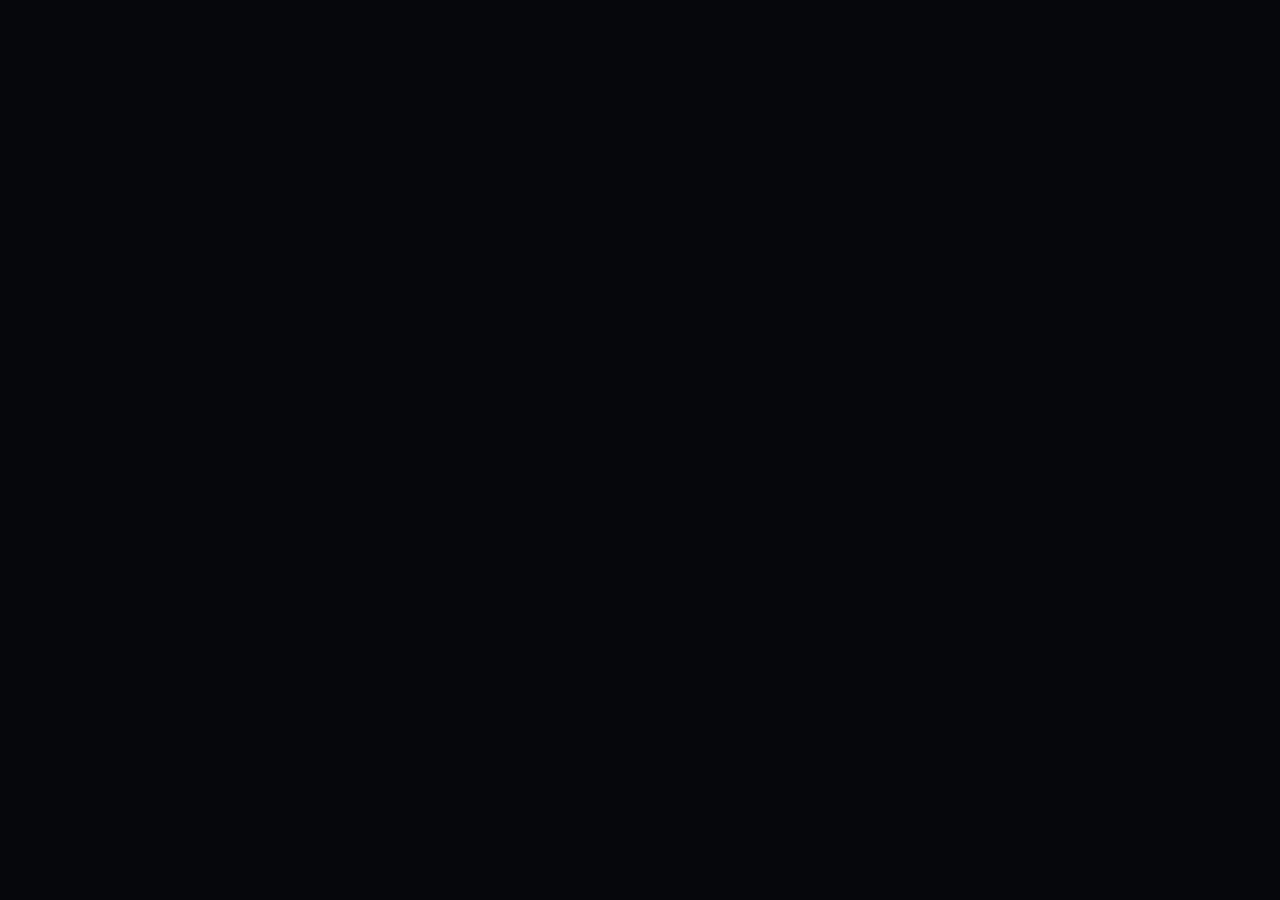
==== commit 52cb9c57: "v6 MVP Edition: the game is the site again, rethemed to MVP Baseball 2005, with Owner Mode case file" ====
--- a/index.html
+++ b/index.html
@@ -1,182 +1,2517 @@
 <!DOCTYPE html>
-<html lang="en" data-root="">
+<html lang="en">
 <head>
 <meta charset="UTF-8">
-<meta name="viewport" content="width=device-width, initial-scale=1">
-<title>Greg McLaughlin</title>
-<meta name="description" content="Greg McLaughlin builds the part around the model: the rules, the approval step, and the record. Ten years on the business side of technology, now designing AI systems that real teams adopt.">
+<meta name="viewport" content="width=device-width, initial-scale=1.0">
+<title>McLAUGHLIN '26 · MVP Edition</title>
+<meta name="description" content="Greg McLaughlin builds the part around the model: the rules, the approval step, and the record. Career mode now loading. Press start.">
+<meta property="og:title" content="McLAUGHLIN '26 · MVP Edition">
+<meta property="og:description" content="10 seasons. 3 acquisitions. 4 builds in the majors. It's in the résumé. Press Start.">
+<meta property="og:image" content="https://6regory.com/assets/img/og.png">
+<meta property="og:url" content="https://6regory.com/">
+<meta property="og:type" content="website">
+<meta name="twitter:card" content="summary_large_image">
+<meta name="twitter:image" content="https://6regory.com/assets/img/og.png">
 <link rel="canonical" href="https://6regory.com/">
-<meta property="og:type" content="website">
-<meta property="og:title" content="Greg McLaughlin">
-<meta property="og:description" content="I build the part around the model: the rules, the approval step, and the record.">
-<meta property="og:url" content="https://6regory.com/">
-<meta property="og:image" content="https://6regory.com/assets/img/og.png">
-<meta name="twitter:card" content="summary_large_image">
-<meta name="twitter:title" content="Greg McLaughlin">
-<meta name="twitter:description" content="I build the part around the model: the rules, the approval step, and the record.">
-<meta name="twitter:image" content="https://6regory.com/assets/img/og.png">
-<link rel="icon" href="assets/img/icon.svg" type="image/svg+xml">
+<link rel="icon" href="data:image/svg+xml,%3Csvg xmlns='http://www.w3.org/2000/svg' viewBox='0 0 64 64'%3E%3Cpolygon points='8,4 60,4 56,60 4,60' fill='%23ffb300'/%3E%3Ctext x='32' y='44' font-family='Arial Black,Arial' font-size='30' font-weight='900' text-anchor='middle' fill='%23191000' transform='skewX(-6 32 32)'%3E26%3C/text%3E%3C/svg%3E">
+<meta name="theme-color" content="#050b17">
 <link rel="apple-touch-icon" href="assets/img/apple-touch-icon.png">
-<meta name="theme-color" content="#E7EBE4" media="(prefers-color-scheme: light)">
-<meta name="theme-color" content="#0E1411" media="(prefers-color-scheme: dark)">
+<link rel="manifest" href="manifest.json">
 <link rel="preconnect" href="https://fonts.googleapis.com">
 <link rel="preconnect" href="https://fonts.gstatic.com" crossorigin>
-<link href="https://fonts.googleapis.com/css2?family=Bricolage+Grotesque:opsz,wght@12..96,400;12..96,600&family=Source+Serif+4:ital,opsz,wght@0,8..60,400;0,8..60,600;1,8..60,400&display=swap" rel="stylesheet">
-<link rel="stylesheet" href="assets/site.css">
+<link href="https://fonts.googleapis.com/css2?family=Chakra+Petch:wght@600;700&family=Barlow+Condensed:ital,wght@0,400;0,500;0,600;0,700;1,400;1,600&family=IBM+Plex+Mono:wght@400;500;700&display=swap" rel="stylesheet">
+<style>
+:root{
+  --bg:#050b17;
+  --bg2:#0a1630;
+  --panel:#0c1a38;
+  --panel2:#122247;
+  --line:#223767;
+  --gold:#e8321e;
+  --gold-hi:#ff6a3d;
+  --cyan:#cfe1ff;
+  --red:#ffd23f;
+  --ink:#f2f5fc;
+  --dim:#94a3c7;
+  --skew:-8deg;
+}
+*{box-sizing:border-box;margin:0;padding:0}
+html,body{height:100%}
+body{
+  background:var(--bg);
+  color:var(--ink);
+  font-family:'Barlow Condensed',sans-serif;
+  overflow:hidden;
+  -webkit-font-smoothing:antialiased;
+}
+/* ============ ATMOSPHERE ============ */
+.atmo{position:fixed;inset:0;pointer-events:none;z-index:0;transition:filter .8s}
+.atmo .glow{
+  position:absolute;width:140vmax;height:140vmax;left:50%;top:-90vmax;transform:translateX(-50%);
+  background:radial-gradient(closest-side,rgba(207,225,255,.10),rgba(207,225,255,0) 70%);
+}
+.atmo .glow2{
+  position:absolute;width:90vmax;height:90vmax;right:-40vmax;bottom:-50vmax;
+  background:radial-gradient(closest-side,rgba(232,50,30,.08),rgba(232,50,30,0) 70%);
+}
+.atmo .stripes{
+  position:absolute;inset:-50%;
+  background:repeating-linear-gradient(115deg,rgba(255,255,255,.022) 0 2px,transparent 2px 90px);
+}
+.atmo .bigword{
+  position:absolute;left:-2vw;bottom:-7vh;
+  font-family:'Chakra Petch',sans-serif;font-weight:700;font-size:24vw;line-height:.8;letter-spacing:-.01em;
+  color:transparent;-webkit-text-stroke:1px rgba(255,255,255,.045);
+  transform:skewX(var(--skew));user-select:none;white-space:nowrap;
+}
+.atmo .sweep{position:absolute;inset:0;overflow:hidden}
+.atmo .sweep::after{
+  content:"";position:absolute;top:-20%;bottom:-20%;width:30vw;left:-40vw;
+  background:linear-gradient(100deg,transparent,rgba(255,255,255,.035),transparent);
+  transform:skewX(-18deg);
+  animation:sweep 9s ease-in-out infinite;
+}
+@keyframes sweep{0%,55%{left:-45vw}90%,100%{left:130vw}}
+/* spotlights */
+.spot{position:absolute;top:-12vh;width:34vw;height:130vh;opacity:.5;transform-origin:top center;
+  background:linear-gradient(180deg,rgba(207,225,255,.07),transparent 70%);
+  clip-path:polygon(42% 0,58% 0,100% 100%,0 100%);}
+.spot.s1{left:6vw;animation:spotswing 11s ease-in-out infinite alternate}
+.spot.s2{right:8vw;background:linear-gradient(180deg,rgba(232,50,30,.06),transparent 70%);animation:spotswing 13s ease-in-out infinite alternate-reverse}
+@keyframes spotswing{from{transform:rotate(-9deg)}to{transform:rotate(9deg)}}
+#fx{position:fixed;inset:0;z-index:2;pointer-events:none}
+.grain{
+  position:fixed;inset:0;z-index:50;pointer-events:none;opacity:.5;mix-blend-mode:overlay;
+  background-image:url("data:image/svg+xml,%3Csvg xmlns='http://www.w3.org/2000/svg' width='160' height='160'%3E%3Cfilter id='n'%3E%3CfeTurbulence type='fractalNoise' baseFrequency='0.9' numOctaves='2'/%3E%3CfeColorMatrix type='saturate' values='0'/%3E%3C/filter%3E%3Crect width='160' height='160' filter='url(%23n)' opacity='0.35'/%3E%3C/svg%3E");
+}
+
+/* ============ GOAT MODE ============ */
+body.goat .atmo{filter:hue-rotate(-35deg) saturate(1.3) brightness(1.08)}
+body.goat .pc-ovr{box-shadow:0 0 34px rgba(232,50,30,.9);animation:goatpulse 1.2s ease-in-out infinite}
+@keyframes goatpulse{50%{filter:brightness(1.35)}}
+body.goat .tb-mode{border-color:var(--gold);color:var(--gold-hi)}
+.goat-crown{position:absolute;top:-6px;right:18px;font-size:34px;z-index:3;transform:rotate(14deg);
+  filter:drop-shadow(0 4px 10px rgba(232,50,30,.6));display:none;animation:crowndrop .6s cubic-bezier(.22,1.6,.36,1) both}
+body.goat .goat-crown{display:block}
+@keyframes crowndrop{from{transform:rotate(14deg) translateY(-40px);opacity:0}to{transform:rotate(14deg) translateY(0);opacity:1}}
+
+/* ============ SPLASH ============ */
+#splash{
+  position:fixed;inset:0;z-index:46;display:flex;align-items:center;justify-content:center;flex-direction:column;gap:14px;
+  background:#04060c;transition:opacity .5s,visibility .5s;
+}
+#splash.gone{opacity:0;visibility:hidden}
+.sp-logo{
+  font-family:'Chakra Petch',sans-serif;font-weight:700;font-size:clamp(28px,4.5vw,54px);letter-spacing:.06em;text-transform:uppercase;transform:skewX(var(--skew));
+  color:var(--ink);opacity:0;animation:splash-in 2.4s ease both;
+}
+.sp-logo span{color:var(--gold)}
+.sp-tag{font-family:'IBM Plex Mono',monospace;font-size:10px;letter-spacing:.5em;color:#5570a0;text-transform:uppercase;opacity:0;animation:splash-in 2.4s .15s ease both}
+@keyframes splash-in{0%{opacity:0;transform:scale(.96)}18%,78%{opacity:1;transform:scale(1)}100%{opacity:0;transform:scale(1.03)}}
+
+/* ============ BOOT ============ */
+#boot{
+  position:fixed;inset:0;z-index:40;display:flex;flex-direction:column;align-items:center;justify-content:center;
+  background:radial-gradient(120% 90% at 50% 110%,#0e1e46 0%,var(--bg) 60%);
+  cursor:pointer;transition:opacity .6s ease,visibility .6s;
+}
+#boot.gone{opacity:0;visibility:hidden}
+.boot-kicker{
+  font-family:'IBM Plex Mono',monospace;font-size:12px;letter-spacing:.55em;color:var(--cyan);
+  text-transform:uppercase;margin-bottom:18px;animation:rise .8s .2s both;
+}
+.boot-logo{
+  font-family:'Chakra Petch',sans-serif;font-weight:700;font-size:clamp(56px,11vw,150px);line-height:.92;text-align:center;
+  text-transform:uppercase;transform:skewX(var(--skew));
+  background:linear-gradient(180deg,#fff 30%,#9fb0d8 100%);
+  -webkit-background-clip:text;background-clip:text;color:transparent;
+  filter:drop-shadow(0 18px 50px rgba(207,225,255,.18));
+  animation:rise .8s .35s both;
+}
+.boot-logo .yr{color:transparent;background:linear-gradient(180deg,var(--gold-hi),var(--gold));-webkit-background-clip:text;background-clip:text}
+.boot-sub{
+  margin-top:20px;font-weight:600;font-size:clamp(14px,1.6vw,20px);letter-spacing:.42em;text-transform:uppercase;color:var(--dim);
+  animation:rise .8s .5s both;
+}
+.boot-load{margin-top:7vh;width:min(420px,72vw);opacity:0;animation:rise .8s .7s both}
+.bl-bar{height:6px;border:1px solid #2a3760;background:#071229;transform:skewX(var(--skew))}
+.bl-bar i{display:block;height:100%;width:0%;background:linear-gradient(90deg,var(--gold),var(--gold-hi));transition:width .12s linear}
+.bl-row{display:flex;justify-content:space-between;margin-top:8px;font-family:'IBM Plex Mono',monospace;font-size:10px;letter-spacing:.2em;color:#7388b5;text-transform:uppercase}
+.press-start{
+  margin-top:7vh;font-family:'IBM Plex Mono',monospace;font-size:14px;letter-spacing:.4em;text-transform:uppercase;color:var(--gold);
+  animation:blink 1.4s steps(2,start) infinite;display:none;
+}
+@keyframes blink{50%{opacity:.15}}
+@keyframes rise{from{opacity:0;transform:translateY(26px)}to{opacity:1;transform:translateY(0)}}
+.boot-foot{
+  position:absolute;bottom:26px;font-family:'IBM Plex Mono',monospace;font-size:10px;letter-spacing:.25em;color:#4b6190;text-transform:uppercase;
+}
+
+/* ============ WIPE TRANSITION ============ */
+#wipe{position:fixed;inset:0;z-index:45;pointer-events:none;overflow:hidden;display:none}
+#wipe.go{display:block}
+#wipe i{position:absolute;top:-10%;bottom:-10%;width:140%;left:-160%;transform:skewX(-14deg)}
+#wipe i:nth-child(1){background:var(--gold);animation:wipe .5s cubic-bezier(.7,0,.3,1) both}
+#wipe i:nth-child(2){background:#071229;animation:wipe .5s .05s cubic-bezier(.7,0,.3,1) both}
+#wipe i:nth-child(3){background:var(--cyan);width:8%;animation:wipe .5s .1s cubic-bezier(.7,0,.3,1) both}
+@keyframes wipe{from{left:-160%}to{left:160%}}
+
+/* ============ SHELL ============ */
+#app{position:relative;z-index:1;height:100%;display:flex;flex-direction:column;opacity:0;transition:opacity .7s ease .15s}
+#app.on{opacity:1}
+
+.topbar{
+  display:flex;align-items:center;gap:18px;
+  padding:14px 28px;border-bottom:1px solid var(--line);
+  background:linear-gradient(180deg,rgba(14,20,38,.9),rgba(14,20,38,.55));
+  backdrop-filter:blur(6px);
+}
+.tb-logo{font-family:'Chakra Petch',sans-serif;font-weight:700;font-size:20px;letter-spacing:.02em;transform:skewX(var(--skew));text-transform:uppercase}
+.tb-logo span{color:var(--gold)}
+.tb-mode{
+  font-family:'IBM Plex Mono',monospace;font-size:10px;letter-spacing:.3em;color:var(--cyan);text-transform:uppercase;
+  border:1px solid rgba(207,225,255,.35);padding:4px 10px;transition:.3s;
+}
+.tb-spacer{flex:1}
+.tb-meta{font-family:'IBM Plex Mono',monospace;font-size:10px;letter-spacing:.2em;color:var(--dim);text-transform:uppercase}
+#tbTrophies{cursor:help;color:var(--gold);border:1px solid rgba(232,50,30,.3);padding:4px 10px}
+#muteBtn,#bgmBtn{
+  font-family:'IBM Plex Mono',monospace;font-size:10px;letter-spacing:.2em;text-transform:uppercase;
+  background:none;border:1px solid var(--line);color:var(--dim);padding:5px 12px;cursor:pointer;transition:.2s;
+}
+#muteBtn:hover,#bgmBtn:hover{border-color:var(--gold);color:var(--gold)}
+#gl{position:fixed;inset:0;z-index:0;pointer-events:none}
+
+/* ============ HOME RUN DERBY ============ */
+#derby{position:fixed;inset:0;z-index:60;background:#04060c;display:none}
+#derby.on{display:block}
+#dcv{position:absolute;inset:0;width:100%;height:100%}
+.d-hud{
+  position:absolute;top:0;left:0;right:0;display:flex;align-items:center;gap:26px;padding:16px 150px 16px 26px;
+  background:linear-gradient(180deg,rgba(4,6,12,.85),transparent);pointer-events:none;
+}
+.d-hud .dh-title{font-family:'Chakra Petch',sans-serif;font-weight:700;font-size:22px;letter-spacing:.03em;text-transform:uppercase;transform:skewX(var(--skew))}
+.d-hud .dh-title span{color:var(--gold)}
+.d-stat{font-family:'IBM Plex Mono',monospace;font-size:11px;letter-spacing:.22em;color:var(--dim);text-transform:uppercase}
+.d-stat b{color:var(--gold-hi);font-size:16px}
+.d-spacer{flex:1}
+.d-exit{
+  position:absolute;top:14px;right:18px;z-index:2;
+  font-family:'IBM Plex Mono',monospace;font-size:10px;letter-spacing:.2em;text-transform:uppercase;
+  background:rgba(6,8,15,.7);border:1px solid var(--line);color:var(--dim);padding:7px 14px;cursor:pointer;
+}
+.d-exit:hover{border-color:var(--red);color:var(--red)}
+.d-callout{
+  position:absolute;left:50%;top:30%;transform:translateX(-50%) skewX(var(--skew));pointer-events:none;
+  font-family:'Chakra Petch',sans-serif;font-weight:700;font-size:60px;text-transform:uppercase;letter-spacing:.02em;
+  color:var(--gold-hi);text-shadow:0 0 40px rgba(232,50,30,.55);opacity:0;white-space:nowrap;
+}
+.d-callout.miss{color:var(--red);text-shadow:0 0 40px rgba(255,59,92,.5)}
+.d-callout.pop{animation:dpop 1s cubic-bezier(.22,1.4,.36,1) both}
+@keyframes dpop{0%{opacity:0;transform:translateX(-50%) skewX(var(--skew)) scale(.6)}14%{opacity:1;transform:translateX(-50%) skewX(var(--skew)) scale(1.06)}70%{opacity:1}100%{opacity:0;transform:translateX(-50%) skewX(var(--skew)) scale(1) translateY(-26px)}}
+.d-end{
+  position:absolute;inset:0;display:flex;flex-direction:column;align-items:center;justify-content:center;gap:10px;
+  background:rgba(4,6,12,.88);backdrop-filter:blur(4px);
+}
+.d-end[hidden]{display:none}
+.de-kick{font-family:'IBM Plex Mono',monospace;font-size:11px;letter-spacing:.5em;color:var(--cyan);text-transform:uppercase}
+.de-rank{font-family:'Chakra Petch',sans-serif;font-weight:700;font-size:clamp(50px,8vw,110px);text-transform:uppercase;transform:skewX(var(--skew));
+  background:linear-gradient(180deg,var(--gold-hi),var(--gold));-webkit-background-clip:text;background-clip:text;color:transparent}
+.de-line{font-family:'IBM Plex Mono',monospace;font-size:13px;letter-spacing:.25em;color:var(--dim);text-transform:uppercase}
+.de-line b{color:var(--ink)}
+.de-btns{display:flex;gap:14px;margin-top:26px}
+
+/* ============ TERMINAL ============ */
+#term{
+  position:fixed;left:0;right:0;top:0;z-index:70;height:46vh;display:none;flex-direction:column;
+  background:rgba(3,5,10,.96);border-bottom:2px solid var(--gold);box-shadow:0 20px 80px rgba(0,0,0,.7);
+  font-family:'IBM Plex Mono',monospace;font-size:13px;line-height:1.7;
+}
+#term.on{display:flex;animation:termdrop .25s ease-out}
+@keyframes termdrop{from{transform:translateY(-100%)}to{transform:none}}
+#termOut{flex:1;overflow-y:auto;padding:18px 22px 6px;color:#9fe8c8;white-space:pre-wrap;word-break:break-word}
+#termOut .t-sys{color:#7388b5}
+#termOut .t-gold{color:var(--gold-hi)}
+#termOut .t-cyan{color:var(--cyan)}
+#termOut .t-red{color:var(--red)}
+.term-in{display:flex;gap:10px;padding:8px 22px 16px;align-items:center}
+.term-in .ps1{color:var(--gold);white-space:nowrap}
+#termInput{
+  flex:1;background:none;border:0;outline:0;color:#d6f5e6;font:inherit;caret-color:var(--gold);
+}
+
+/* ============ ATTRACT MODE ============ */
+#attract{
+  position:fixed;left:50%;bottom:64px;transform:translateX(-50%) skewX(var(--skew));z-index:55;display:none;
+  background:linear-gradient(180deg,var(--gold-hi),var(--gold));color:#ffffff;
+  font-family:'Chakra Petch',sans-serif;font-weight:700;font-size:18px;letter-spacing:.14em;text-transform:uppercase;padding:12px 30px;
+  animation:blink 1.6s steps(2,start) infinite;pointer-events:none;
+}
+#attract.on{display:block}
+
+/* ============ CARD PACKS ============ */
+#packs{position:fixed;inset:0;z-index:60;display:none;flex-direction:column;align-items:center;justify-content:center;background:rgba(3,5,10,.94);backdrop-filter:blur(5px)}
+#packs.on{display:flex}
+.pk-kick{font-family:'IBM Plex Mono',monospace;font-size:11px;letter-spacing:.5em;color:var(--cyan);text-transform:uppercase;margin-bottom:8px}
+.pk-title{font-family:'Chakra Petch',sans-serif;font-weight:700;font-size:clamp(34px,4.5vw,56px);text-transform:uppercase;transform:skewX(var(--skew));margin-bottom:6px}
+.pk-title em{font-style:normal;color:var(--gold)}
+.pk-coll{font-family:'IBM Plex Mono',monospace;font-size:11px;letter-spacing:.25em;color:var(--dim);text-transform:uppercase;margin-bottom:30px}
+.pk-coll b{color:var(--gold-hi)}
+#pkPack{
+  width:210px;height:300px;cursor:pointer;position:relative;transform:skewX(-3deg);
+  background:linear-gradient(155deg,#16305f 0%,#0c1a38 45%,#27306 100%),linear-gradient(155deg,#16305f,#0c1a38);
+  border:1px solid rgba(232,50,30,.5);
+  display:flex;flex-direction:column;align-items:center;justify-content:center;gap:8px;
+  box-shadow:0 24px 70px rgba(0,0,0,.6),inset 0 0 60px rgba(207,225,255,.08);
+  transition:transform .2s;
+}
+#pkPack::before{content:"";position:absolute;inset:0;background:
+  radial-gradient(140px circle at 30% 25%,rgba(207,225,255,.25),transparent 60%),
+  radial-gradient(160px circle at 75% 75%,rgba(232,50,30,.22),transparent 60%);mix-blend-mode:screen}
+#pkPack:hover{transform:skewX(-3deg) translateY(-6px) rotate(-1deg)}
+#pkPack.shake{animation:pkshake .5s ease-in-out}
+@keyframes pkshake{0%,100%{transform:skewX(-3deg)}20%{transform:skewX(-3deg) rotate(-4deg)}40%{transform:skewX(-3deg) rotate(4deg)}60%{transform:skewX(-3deg) rotate(-3deg)}80%{transform:skewX(-3deg) rotate(2deg)}}
+#pkPack.ripped{animation:pkrip .55s cubic-bezier(.7,0,.3,1) both}
+@keyframes pkrip{40%{transform:skewX(-3deg) scale(1.12)}100%{transform:skewX(-3deg) scale(0);opacity:0}}
+.pk-logo{font-family:'Chakra Petch',sans-serif;font-weight:700;font-size:34px;transform:skewX(-5deg);text-transform:uppercase}
+.pk-logo span{color:var(--gold)}
+.pk-series{font-family:'IBM Plex Mono',monospace;font-size:9px;letter-spacing:.4em;color:var(--cyan);text-transform:uppercase}
+.pk-hint{margin-top:26px;font-family:'IBM Plex Mono',monospace;font-size:11px;letter-spacing:.3em;color:#7388b5;text-transform:uppercase;animation:blink 1.6s steps(2,start) infinite}
+.pk-cards{display:flex;gap:22px;perspective:1200px}
+.pcard3{width:200px;height:286px;position:relative;cursor:pointer;transform-style:preserve-3d;transition:transform .6s cubic-bezier(.3,1.2,.4,1);opacity:0;animation:dealup .5s cubic-bezier(.22,1.3,.36,1) both}
+@keyframes dealup{from{opacity:0;transform:translateY(120px) rotate(6deg)}to{opacity:1;transform:none}}
+.pcard3.flipped{transform:rotateY(180deg)}
+.pc3-face{position:absolute;inset:0;backface-visibility:hidden;border:1px solid var(--line);
+  clip-path:polygon(0 0,100% 0,100% calc(100% - 18px),calc(100% - 18px) 100%,0 100%)}
+.pc3-back{background:linear-gradient(155deg,#122247,#071229);display:flex;align-items:center;justify-content:center;
+  font-family:'Chakra Petch',sans-serif;font-weight:700;font-size:40px;color:#2a4070;transform:rotateY(0)}
+.pc3-front{transform:rotateY(180deg);background:linear-gradient(165deg,var(--panel2),var(--panel));padding:14px;display:flex;flex-direction:column}
+.pc3-front .c-rar{font-family:'IBM Plex Mono',monospace;font-size:8.5px;letter-spacing:.3em;text-transform:uppercase;margin-bottom:8px}
+.pc3-front .c-ico{font-size:44px;margin:14px 0 10px;text-align:center;filter:drop-shadow(0 6px 18px rgba(0,0,0,.6))}
+.pc3-front .c-name{font-family:'Chakra Petch',sans-serif;font-weight:700;font-size:19px;text-transform:uppercase;text-align:center;line-height:1.05;margin-bottom:8px}
+.pc3-front .c-fluff{font-size:12.5px;line-height:1.4;color:#9aa6c6;text-align:center}
+.pc3-front .c-new{margin-top:auto;font-family:'IBM Plex Mono',monospace;font-size:9px;letter-spacing:.3em;color:var(--cyan);text-align:center;text-transform:uppercase}
+.pcard3.r-leg2 .pc3-front{border:0;outline:2px solid var(--gold);box-shadow:0 0 50px rgba(232,50,30,.5)}
+.pcard3.r-epic2 .pc3-front{outline:1px solid rgba(207,225,255,.7);box-shadow:0 0 34px rgba(207,225,255,.3)}
+.pcard3.r-rare2 .pc3-front{outline:1px solid rgba(157,140,255,.6)}
+.pk-again{margin-top:34px;display:none;gap:14px}
+.pk-again.on{display:flex}
+
+/* ============ HIGHLIGHT REEL ============ */
+#reel{position:fixed;inset:0;z-index:62;display:none;background:#03050a;overflow:hidden;cursor:pointer}
+#reel.on{display:block}
+#reel .rl-flash{position:absolute;inset:0;background:var(--gold);opacity:0;pointer-events:none}
+#reel .rl-flash.go{animation:rlflash .5s ease-out}
+@keyframes rlflash{from{opacity:.7}to{opacity:0}}
+.rl-slide{position:absolute;inset:0;display:flex;flex-direction:column;align-items:center;justify-content:center;text-align:center;padding:6vw}
+.rl-kick{font-family:'IBM Plex Mono',monospace;font-size:13px;letter-spacing:.55em;color:var(--cyan);text-transform:uppercase;margin-bottom:22px;opacity:0;animation:rise .5s .1s both}
+.rl-big{font-family:'Chakra Petch',sans-serif;font-weight:700;font-size:clamp(44px,8.5vw,128px);line-height:.92;text-transform:uppercase;transform:skewX(var(--skew));
+  background:linear-gradient(180deg,#fff 30%,#9fb0d8);-webkit-background-clip:text;background-clip:text;color:transparent;
+  opacity:0;animation:rlbig .6s .2s cubic-bezier(.22,1.2,.36,1) both}
+.rl-big em{font-style:normal;background:linear-gradient(180deg,var(--gold-hi),var(--gold));-webkit-background-clip:text;background-clip:text}
+@keyframes rlbig{from{opacity:0;transform:skewX(var(--skew)) scale(1.35)}to{opacity:1;transform:skewX(var(--skew)) scale(1)}}
+.rl-sub{margin-top:24px;font-size:20px;font-weight:600;letter-spacing:.24em;text-transform:uppercase;color:var(--dim);opacity:0;animation:rise .5s .45s both}
+.rl-dots{position:absolute;bottom:34px;left:50%;transform:translateX(-50%);display:flex;gap:9px}
+.rl-dots i{width:8px;height:8px;background:#2a4070;transform:skewX(var(--skew))}
+.rl-dots i.on{background:var(--gold)}
+.rl-skip{position:absolute;top:20px;right:24px;font-family:'IBM Plex Mono',monospace;font-size:10px;letter-spacing:.25em;color:#7388b5;text-transform:uppercase}
+
+/* ============ DERBY LEADERBOARD + INITIALS ============ */
+.de-lb{margin-top:18px;min-width:340px}
+.de-lb h4{font-family:'IBM Plex Mono',monospace;font-size:10px;letter-spacing:.45em;color:var(--cyan);text-transform:uppercase;text-align:center;margin-bottom:10px}
+.de-lb table{width:100%;border-collapse:collapse;font-family:'IBM Plex Mono',monospace;font-size:13px;letter-spacing:.14em}
+.de-lb td{padding:6px 12px;color:var(--dim);border-bottom:1px solid #18203a;text-transform:uppercase}
+.de-lb tr.me td{color:var(--gold-hi)}
+.de-lb td:first-child{color:#5570a0}
+.de-lb td:last-child{text-align:right;color:var(--ink)}
+#deInit{display:none;flex-direction:column;align-items:center;gap:16px;margin-top:10px}
+#deInit.on{display:flex}
+.init-kick{font-family:'IBM Plex Mono',monospace;font-size:11px;letter-spacing:.4em;color:var(--gold);text-transform:uppercase;animation:blink 1.4s steps(2,start) infinite}
+.init-row{display:flex;gap:14px}
+.init-slot{
+  width:74px;height:92px;display:flex;align-items:center;justify-content:center;cursor:pointer;user-select:none;
+  font-family:'Chakra Petch',sans-serif;font-weight:700;font-size:54px;color:var(--ink);
+  background:linear-gradient(165deg,var(--panel2),var(--panel));border:1px solid var(--line);transform:skewX(var(--skew));
+}
+.init-slot.sel{border-color:var(--gold);color:var(--gold-hi);box-shadow:0 0 26px rgba(232,50,30,.25)}
+
+/* ============ ASK THE GM ============ */
+#gmBtn{
+  position:fixed;right:22px;bottom:56px;z-index:44;cursor:pointer;
+  font-family:'Chakra Petch',sans-serif;font-weight:700;font-size:15px;letter-spacing:.08em;text-transform:uppercase;
+  background:linear-gradient(180deg,var(--gold-hi),var(--gold));color:#ffffff;border:0;
+  padding:11px 20px;transform:skewX(var(--skew));box-shadow:0 12px 40px rgba(232,50,30,.25);transition:.2s;
+}
+#gmBtn:hover{transform:skewX(var(--skew)) translateY(-3px)}
+#gmPanel{
+  position:fixed;right:22px;bottom:110px;z-index:65;width:min(380px,calc(100vw - 34px));height:480px;max-height:70vh;
+  display:none;flex-direction:column;background:linear-gradient(170deg,#0f1f45,#071229);
+  border:1px solid rgba(232,50,30,.4);box-shadow:0 30px 90px rgba(0,0,0,.7);
+  clip-path:polygon(0 0,100% 0,100% calc(100% - 18px),calc(100% - 18px) 100%,0 100%);
+}
+#gmPanel.on{display:flex;animation:rise .3s both}
+.gm-head{display:flex;align-items:center;gap:12px;padding:14px 16px;border-bottom:1px solid var(--line)}
+.gm-ava{width:38px;height:38px;display:flex;align-items:center;justify-content:center;font-size:20px;
+  background:linear-gradient(180deg,var(--gold-hi),var(--gold));clip-path:polygon(50% 0,100% 25%,100% 75%,50% 100%,0 75%,0 25%)}
+.gm-name{font-family:'Chakra Petch',sans-serif;font-weight:700;font-size:15px;letter-spacing:.05em;text-transform:uppercase}
+.gm-sub{font-family:'IBM Plex Mono',monospace;font-size:9px;letter-spacing:.2em;color:var(--cyan);text-transform:uppercase}
+.gm-x{margin-left:auto;background:none;border:0;color:var(--dim);font-size:16px;cursor:pointer}
+.gm-x:hover{color:var(--red)}
+#gmLog{flex:1;overflow-y:auto;padding:14px;display:flex;flex-direction:column;gap:10px;scrollbar-width:thin}
+.gm-msg{max-width:85%;padding:10px 14px;font-size:15px;line-height:1.45;font-weight:500}
+.gm-msg.bot{align-self:flex-start;background:#162d58;border-left:3px solid var(--gold);color:#d7deef}
+.gm-msg.me{align-self:flex-end;background:rgba(207,225,255,.1);border-right:3px solid var(--cyan);color:#c9f2fb}
+.gm-msg.bot a{color:var(--gold-hi)}
+.gm-typing{align-self:flex-start;font-family:'IBM Plex Mono',monospace;font-size:11px;color:#7388b5;letter-spacing:.3em}
+.gm-in{display:flex;gap:10px;padding:12px 14px;border-top:1px solid var(--line)}
+#gmInput{flex:1;background:#071229;border:1px solid var(--line);color:var(--ink);padding:10px 12px;
+  font-family:'Barlow Condensed',sans-serif;font-size:16px;outline:0}
+#gmInput:focus{border-color:var(--gold)}
+#gmSend{background:linear-gradient(180deg,var(--gold-hi),var(--gold));border:0;color:#ffffff;
+  font-family:'Chakra Petch',sans-serif;font-weight:700;font-size:13px;letter-spacing:.06em;padding:0 18px;cursor:pointer;text-transform:uppercase}
+
+/* ============ COMMENTARY BOOTH ============ */
+#booth{position:fixed;left:22px;bottom:56px;z-index:44;display:flex;flex-direction:column;gap:8px;pointer-events:none;max-width:380px}
+.cb{
+  display:flex;gap:12px;align-items:flex-start;background:linear-gradient(170deg,#0f1f45,#071229);
+  border:1px solid var(--line);border-left:3px solid var(--cyan);padding:11px 16px;
+  animation:cbin .4s cubic-bezier(.22,1.3,.36,1) both, toast-out .4s ease 5.6s both;
+}
+.cb.jim{border-left-color:var(--gold)}
+@keyframes cbin{from{transform:translateX(-120%);opacity:0}to{transform:none;opacity:1}}
+.cb b{font-family:'Chakra Petch',sans-serif;font-weight:700;font-size:12px;letter-spacing:.1em;color:var(--cyan);text-transform:uppercase;white-space:nowrap;padding-top:2px}
+.cb.jim b{color:var(--gold)}
+.cb p{font-size:14.5px;line-height:1.4;color:#b7c1dd;font-weight:500}
+
+/* ============ CRT MODE ============ */
+#crt{position:fixed;inset:0;z-index:80;pointer-events:none;display:none}
+body.crt #crt{display:block}
+#crt::before{content:"";position:absolute;inset:0;
+  background:repeating-linear-gradient(0deg,rgba(0,0,0,.22) 0 1px,transparent 1px 3px);}
+#crt::after{content:"";position:absolute;inset:0;
+  background:radial-gradient(ellipse at center,transparent 55%,rgba(0,0,0,.55) 100%);
+  animation:crtflick 4s steps(60) infinite}
+@keyframes crtflick{0%,100%{opacity:1}97%{opacity:1}98%{opacity:.78}99%{opacity:.95}}
+body.crt #app,body.crt #derby,body.crt #packs,body.crt #reel{filter:saturate(1.25) contrast(1.12) brightness(1.04)}
+body.crt .grain{opacity:.85}
+
+/* spectators */
+#tbEyes{cursor:pointer}
+
+.main{flex:1;display:flex;min-height:0}
+
+/* ============ MENU ============ */
+.menu{
+  width:330px;flex-shrink:0;display:flex;flex-direction:column;justify-content:center;gap:6px;
+  padding:0 0 0 34px;
+}
+.menu-label{
+  font-family:'IBM Plex Mono',monospace;font-size:10px;letter-spacing:.4em;color:#5570a0;text-transform:uppercase;margin-bottom:10px;padding-left:14px;
+}
+.mi{
+  position:relative;display:block;width:100%;text-align:left;background:none;border:0;cursor:pointer;
+  font-family:'Chakra Petch',sans-serif;font-weight:700;font-size:21px;letter-spacing:.01em;text-transform:uppercase;color:#7388b5;
+  padding:7px 14px;transform:skewX(var(--skew));transition:color .18s,transform .18s,padding .18s;
+  opacity:0;animation:rise .55s both;
+}
+.mi small{
+  display:block;font-family:'Barlow Condensed',sans-serif;font-weight:500;font-size:12px;letter-spacing:.32em;color:#4b6190;margin-top:1px;transition:color .18s;
+}
+.mi::before{
+  content:"";position:absolute;left:0;top:8%;bottom:8%;width:4px;background:var(--gold);
+  transform:scaleY(0);transition:transform .18s;
+}
+.mi:hover,.mi.active{color:var(--ink);transform:skewX(var(--skew)) translateX(14px)}
+.mi:hover small,.mi.active small{color:var(--cyan)}
+.mi.active::before{transform:scaleY(1)}
+.mi.active{color:var(--gold-hi)}
+
+/* ============ STAGE ============ */
+.stage{flex:1;position:relative;min-width:0;display:flex;align-items:stretch;padding:34px 38px 26px 30px}
+.screen{position:absolute;inset:34px 38px 26px 30px;display:none;min-height:0}
+.screen.on{display:flex;gap:34px;animation:screenIn .45s cubic-bezier(.22,1,.36,1) both}
+@keyframes screenIn{from{opacity:0;transform:translateX(46px) skewX(-1deg)}to{opacity:1;transform:none}}
+.screen-body{flex:1;min-width:0;display:flex;flex-direction:column;min-height:0}
+
+.sc-kicker{font-family:'IBM Plex Mono',monospace;font-size:11px;letter-spacing:.45em;color:var(--cyan);text-transform:uppercase;margin-bottom:6px}
+.sc-title{
+  font-family:'Chakra Petch',sans-serif;font-weight:700;font-size:clamp(34px,4.4vw,58px);line-height:.95;text-transform:uppercase;transform:skewX(var(--skew));transform-origin:left;
+  margin-bottom:20px;
+}
+.sc-title em{font-style:normal;color:var(--gold)}
+.scroll{overflow-y:auto;min-height:0;padding-right:14px;scrollbar-width:thin;scrollbar-color:#2a4070 transparent}
+.scroll::-webkit-scrollbar{width:6px}
+.scroll::-webkit-scrollbar-thumb{background:#2a4070}
+
+/* ============ PLAYER CARD (now holo + 3D tilt) ============ */
+.pcard-wrap{width:300px;flex-shrink:0;align-self:flex-start;perspective:1000px}
+.pcard{
+  position:relative;
+  background:linear-gradient(165deg,var(--panel2),var(--panel) 70%);
+  border:1px solid var(--line);
+  clip-path:polygon(0 0,100% 0,100% calc(100% - 26px),calc(100% - 26px) 100%,0 100%);
+  padding:0 0 18px;
+  transform:rotateX(var(--rx,0deg)) rotateY(var(--ry,0deg));
+  transition:transform .15s ease-out;
+  will-change:transform;
+}
+.pcard::before{content:"";position:absolute;left:0;right:0;top:0;height:4px;background:linear-gradient(90deg,var(--gold),var(--cyan));z-index:2}
+.pcard .foil{
+  content:"";position:absolute;inset:0;z-index:2;pointer-events:none;mix-blend-mode:overlay;opacity:.85;
+  background:
+    radial-gradient(420px circle at var(--mx,50%) var(--my,30%),rgba(255,255,255,.5),transparent 45%),
+    conic-gradient(from 210deg at var(--mx,50%) var(--my,30%),rgba(255,80,80,.12),rgba(255,220,80,.12),rgba(80,255,160,.12),rgba(80,160,255,.12),rgba(200,80,255,.12),rgba(255,80,80,.12));
+}
+.pc-photo{position:relative;height:240px;overflow:hidden}
+.pc-photo img{width:100%;height:100%;object-fit:cover;object-position:50% 20%;filter:contrast(1.06) saturate(.85)}
+.pc-photo::after{
+  content:"";position:absolute;inset:0;
+  background:linear-gradient(180deg,rgba(6,8,15,0) 45%,rgba(14,20,38,.96) 96%),
+             linear-gradient(20deg,rgba(207,225,255,.14),transparent 45%);
+}
+.pc-ovr{
+  position:absolute;top:14px;left:14px;width:64px;height:64px;display:flex;flex-direction:column;align-items:center;justify-content:center;
+  background:linear-gradient(180deg,var(--gold-hi),var(--gold));color:#ffffff;
+  clip-path:polygon(50% 0,100% 25%,100% 75%,50% 100%,0 75%,0 25%);
+  font-family:'Chakra Petch',sans-serif;font-weight:700;z-index:3;
+}
+.pc-ovr b{font-size:26px;line-height:1}
+.pc-ovr i{font-style:normal;font-size:9px;letter-spacing:.2em}
+.pc-pos{
+  position:absolute;top:14px;right:14px;font-family:'IBM Plex Mono',monospace;font-size:10px;letter-spacing:.25em;
+  background:rgba(6,8,15,.75);border:1px solid rgba(207,225,255,.4);color:var(--cyan);padding:5px 9px;z-index:3;
+}
+.pc-name{position:relative;margin-top:-44px;padding:0 18px;z-index:3}
+.pc-name .first{font-weight:600;font-size:15px;letter-spacing:.34em;text-transform:uppercase;color:var(--cyan)}
+.pc-name .last{font-family:'Chakra Petch',sans-serif;font-weight:700;font-size:38px;line-height:1;text-transform:uppercase;transform:skewX(var(--skew));transform-origin:left;display:block}
+.pc-team{padding:10px 18px 0;font-weight:600;font-size:13px;letter-spacing:.18em;text-transform:uppercase;color:var(--dim)}
+.pc-team b{color:var(--ink)}
+.pc-grid{display:grid;grid-template-columns:1fr 1fr;gap:1px;background:var(--line);border-top:1px solid var(--line);border-bottom:1px solid var(--line);margin-top:12px}
+.pc-cell{background:var(--panel);padding:9px 12px}
+.pc-cell i{display:block;font-style:normal;font-family:'IBM Plex Mono',monospace;font-size:8.5px;letter-spacing:.22em;color:#7388b5;text-transform:uppercase;margin-bottom:2px}
+.pc-cell b{font-weight:600;font-size:14.5px;letter-spacing:.06em;text-transform:uppercase}
+.pc-foot{display:flex;justify-content:space-between;padding:12px 18px 0;font-family:'IBM Plex Mono',monospace;font-size:9px;letter-spacing:.2em;color:#5570a0;text-transform:uppercase}
+
+/* ============ HOME ============ */
+.home-hero{display:flex;flex-direction:column;justify-content:center;flex:1}
+.hh-line{font-family:'IBM Plex Mono',monospace;font-size:12px;letter-spacing:.5em;color:var(--cyan);text-transform:uppercase;margin-bottom:14px;opacity:0;animation:rise .6s .1s both}
+.hh-name{
+  font-family:'Chakra Petch',sans-serif;font-weight:700;font-size:clamp(54px,7.4vw,118px);line-height:.88;text-transform:uppercase;transform:skewX(var(--skew));transform-origin:left;
+  opacity:0;animation:rise .6s .22s both;
+}
+.hh-name span{display:block;color:transparent;-webkit-text-stroke:1.5px rgba(242,245,252,.8)}
+.hh-name em{font-style:normal;background:linear-gradient(180deg,#fff 35%,#93a5d4);-webkit-background-clip:text;background-clip:text;color:transparent}
+.hh-tag{
+  margin-top:22px;max-width:560px;font-size:21px;font-weight:500;line-height:1.45;color:#c4cde6;
+  opacity:0;animation:rise .6s .36s both;
+}
+.hh-tag b{color:var(--gold);font-weight:600}
+.hh-stats{display:flex;gap:34px;margin-top:34px;opacity:0;animation:rise .6s .5s both;flex-wrap:wrap}
+.hh-stat i{display:block;font-style:normal;font-family:'IBM Plex Mono',monospace;font-size:9.5px;letter-spacing:.28em;color:#7388b5;text-transform:uppercase;margin-top:4px}
+.hh-stat b{font-family:'Chakra Petch',sans-serif;font-weight:700;font-size:42px;color:var(--ink)}
+.hh-stat b em{font-style:normal;color:var(--gold)}
+.hh-cta{margin-top:38px;display:flex;gap:14px;opacity:0;animation:rise .6s .62s both}
+.btn{
+  font-family:'Barlow Condensed',sans-serif;font-weight:700;font-size:17px;letter-spacing:.3em;text-transform:uppercase;
+  padding:13px 28px 13px 30px;cursor:pointer;border:0;transform:skewX(var(--skew));transition:.2s;
+}
+.btn>span{display:inline-block;transform:skewX(calc(var(--skew)*-1))}
+.btn-gold{background:linear-gradient(180deg,var(--gold-hi),var(--gold));color:#ffffff}
+.btn-gold:hover{filter:brightness(1.12);transform:skewX(var(--skew)) translateY(-2px)}
+.btn-ghost{background:transparent;color:var(--ink);border:1px solid #3a4670}
+.btn-ghost:hover{border-color:var(--cyan);color:var(--cyan);transform:skewX(var(--skew)) translateY(-2px)}
+
+/* ============ CAREER ============ */
+.season{
+  position:relative;display:grid;grid-template-columns:118px 1fr auto;gap:18px;align-items:start;
+  background:linear-gradient(165deg,var(--panel2),var(--panel));border:1px solid var(--line);
+  padding:18px 22px;margin-bottom:12px;
+  clip-path:polygon(0 0,100% 0,100% 100%,16px 100%,0 calc(100% - 16px));
+  opacity:0;animation:rise .5s both;
+}
+.season:hover{border-color:#2c3a66}
+.szn-yr{font-family:'Chakra Petch',sans-serif;font-weight:700;font-size:24px;color:var(--cyan);line-height:1.05}
+.szn-yr small{display:block;font-family:'IBM Plex Mono',monospace;font-size:9px;letter-spacing:.25em;color:#7388b5;margin-top:5px;text-transform:uppercase}
+.szn-team{font-family:'Chakra Petch',sans-serif;font-weight:700;font-size:21px;letter-spacing:.02em;text-transform:uppercase}
+.szn-role{font-size:14.5px;font-weight:600;letter-spacing:.14em;text-transform:uppercase;color:var(--gold);margin:2px 0 8px}
+.szn-notes{font-size:16px;line-height:1.5;color:#aeb9d6;max-width:60ch}
+.szn-badges{display:flex;flex-direction:column;gap:6px;align-items:flex-end}
+.badge{font-family:'IBM Plex Mono',monospace;font-size:9.5px;letter-spacing:.18em;text-transform:uppercase;padding:5px 10px;white-space:nowrap}
+.badge-acq{background:rgba(232,50,30,.12);border:1px solid rgba(232,50,30,.5);color:var(--gold-hi)}
+.badge-info{background:rgba(207,225,255,.08);border:1px solid rgba(207,225,255,.3);color:var(--cyan)}
+.totals{
+  display:flex;gap:30px;flex-wrap:wrap;margin-top:18px;padding:18px 24px;
+  background:rgba(232,50,30,.05);border:1px solid rgba(232,50,30,.3);
+  clip-path:polygon(0 0,100% 0,100% 100%,16px 100%,0 calc(100% - 16px));
+}
+.totals .hh-stat b{font-size:32px}
+
+/* ============ OWNER MODE ============ */
+.own-lede{font-size:17px;line-height:1.5;color:#c4cde6;max-width:70ch;margin-bottom:16px}
+.own-grid{display:grid;grid-template-columns:repeat(auto-fill,minmax(340px,1fr));gap:14px}
+.own{
+  position:relative;display:flex;flex-direction:column;gap:8px;text-decoration:none;color:inherit;
+  background:linear-gradient(165deg,var(--panel2),var(--panel));border:1px solid var(--line);padding:18px 20px 16px;
+  clip-path:polygon(0 0,calc(100% - 16px) 0,100% 16px,100% 100%,16px 100%,0 calc(100% - 16px));
+  transition:transform .18s,border-color .18s;opacity:0;animation:rise .5s both;
+}
+.own::before{content:"";position:absolute;left:0;top:0;bottom:0;width:4px;background:var(--gold)}
+.own:hover{transform:translateY(-4px);border-color:var(--gold)}
+.own-top{display:flex;justify-content:space-between;gap:12px;font-family:'IBM Plex Mono',monospace;font-size:9px;letter-spacing:.25em;text-transform:uppercase;color:#7388b5}
+.own-tier{color:var(--gold-hi)}
+.own-name{font-family:'Chakra Petch',sans-serif;font-weight:700;font-size:22px;text-transform:uppercase;line-height:1.05}
+.own-desc{font-size:15px;line-height:1.45;color:#aeb9d6}
+.own-lines{display:grid;grid-template-columns:1fr;gap:3px;font-size:12.5px;color:#94a3c7;border-top:1px solid var(--line);padding-top:8px}
+.own-lines b{color:var(--cyan);font-weight:600;letter-spacing:.08em;text-transform:uppercase;font-size:11px;margin-right:4px}
+.own-cta{margin-top:auto;padding-top:6px;font-weight:700;font-size:13px;letter-spacing:.3em;text-transform:uppercase;color:var(--gold-hi)}
+
+/* ============ ATTRIBUTES ============ */
+.attr-layout{display:grid;grid-template-columns:1fr 330px;gap:36px;align-items:start}
+.attr-cols{display:grid;grid-template-columns:1fr 1fr;gap:14px 40px}
+.attr-group-title{
+  grid-column:span 1;font-family:'IBM Plex Mono',monospace;font-size:10px;letter-spacing:.4em;color:#7388b5;text-transform:uppercase;
+  margin:6px 0 2px;
+}
+.attr{opacity:0;animation:rise .5s both}
+.attr-top{display:flex;justify-content:space-between;align-items:baseline;margin-bottom:6px}
+.attr-name{font-weight:600;font-size:16px;letter-spacing:.2em;text-transform:uppercase}
+.attr-val{font-family:'Chakra Petch',sans-serif;font-weight:700;font-size:22px;color:var(--gold)}
+.attr-val.elite{color:var(--cyan)}
+.bar{height:8px;background:#0b1733;border:1px solid var(--line);transform:skewX(var(--skew))}
+.bar i{display:block;height:100%;width:0;background:linear-gradient(90deg,var(--gold),var(--gold-hi));transition:width 1s cubic-bezier(.22,1,.36,1)}
+.bar i.elite{background:linear-gradient(90deg,#0fb6d6,var(--cyan))}
+.radar-box{
+  border:1px solid var(--line);background:linear-gradient(165deg,var(--panel2),var(--panel));padding:16px;
+  clip-path:polygon(0 0,calc(100% - 18px) 0,100% 18px,100% 100%,0 100%);
+  opacity:0;animation:rise .5s .2s both;
+}
+.radar-box h3{font-family:'IBM Plex Mono',monospace;font-size:10px;letter-spacing:.4em;color:var(--cyan);text-transform:uppercase;margin-bottom:8px}
+#radar{width:100%;display:block}
+.attr-note{margin-top:26px;font-family:'IBM Plex Mono',monospace;font-size:10.5px;letter-spacing:.12em;color:#7388b5;line-height:1.8}
+
+/* ============ ACHIEVEMENTS ============ */
+.ach-grid{display:grid;grid-template-columns:repeat(auto-fill,minmax(230px,1fr));gap:13px}
+.ach{
+  position:relative;background:linear-gradient(165deg,var(--panel2),var(--panel));border:1px solid var(--line);padding:16px 16px 14px;
+  clip-path:polygon(0 0,calc(100% - 14px) 0,100% 14px,100% 100%,0 100%);
+  transition:transform .18s,border-color .18s;opacity:0;animation:rise .5s both;
+}
+.ach:hover{transform:translateY(-4px);border-color:#2c3a66}
+.ach-rarity{font-family:'IBM Plex Mono',monospace;font-size:8.5px;letter-spacing:.3em;text-transform:uppercase;margin-bottom:8px}
+.r-leg{color:var(--gold-hi)}.r-epic{color:var(--cyan)}.r-rare{color:#9d8cff}.r-lock{color:#5570a0}
+.ach-name{font-family:'Chakra Petch',sans-serif;font-weight:700;font-size:19px;text-transform:uppercase;letter-spacing:.02em;margin-bottom:6px}
+.ach-desc{font-size:14.5px;line-height:1.45;color:#9aa6c6}
+.ach.locked{opacity:.55}
+.ach.locked .ach-name{color:#7388b5}
+.ach-leg::before{content:"";position:absolute;inset:0;background:linear-gradient(120deg,rgba(232,50,30,.12),transparent 55%);pointer-events:none}
+.ach-leg{border-color:rgba(232,50,30,.45)}
+
+/* ============ SCOUTING ============ */
+.scout-wrap{display:grid;grid-template-columns:1.25fr 1fr;gap:34px}
+.scout-text p{font-size:17.5px;line-height:1.62;color:#c4cde6;margin-bottom:16px;max-width:62ch}
+.scout-text p b{color:var(--ink)}
+.scout-text p em{color:var(--gold);font-style:normal}
+.sw-box{border:1px solid var(--line);background:linear-gradient(165deg,var(--panel2),var(--panel));padding:18px 20px;margin-bottom:14px;clip-path:polygon(0 0,100% 0,100% 100%,14px 100%,0 calc(100% - 14px))}
+.sw-box h3{font-family:'IBM Plex Mono',monospace;font-size:10px;letter-spacing:.4em;text-transform:uppercase;margin-bottom:12px}
+.sw-box.plus h3{color:var(--cyan)}.sw-box.minus h3{color:var(--red)}
+.sw-box li{list-style:none;font-size:15.5px;line-height:1.5;color:#aeb9d6;padding-left:16px;position:relative;margin-bottom:7px}
+.sw-box.plus li::before{content:"▲";color:var(--cyan);position:absolute;left:0;font-size:9px;top:6px}
+.sw-box.minus li::before{content:"▼";color:var(--red);position:absolute;left:0;font-size:9px;top:6px}
+
+/* ============ FREE AGENCY ============ */
+.fa-wrap{flex:1;display:flex;flex-direction:column;justify-content:center}
+.fa-big{
+  font-family:'Chakra Petch',sans-serif;font-weight:700;font-size:clamp(40px,5.4vw,84px);line-height:.95;text-transform:uppercase;transform:skewX(var(--skew));transform-origin:left;
+  opacity:0;animation:rise .6s .1s both;
+}
+.fa-big em{font-style:normal;color:var(--gold)}
+.fa-sub{margin-top:18px;font-size:20px;font-weight:500;color:#c4cde6;max-width:58ch;line-height:1.5;opacity:0;animation:rise .6s .25s both}
+.fa-rows{margin-top:36px;display:flex;flex-direction:column;gap:2px;max-width:560px;opacity:0;animation:rise .6s .4s both}
+.fa-row{
+  display:flex;justify-content:space-between;align-items:center;gap:20px;text-decoration:none;
+  background:linear-gradient(165deg,var(--panel2),var(--panel));border:1px solid var(--line);padding:16px 22px;transition:.18s;
+}
+.fa-row:hover{border-color:var(--gold);transform:translateX(8px)}
+.fa-row i{font-style:normal;font-family:'IBM Plex Mono',monospace;font-size:9.5px;letter-spacing:.3em;color:#7388b5;text-transform:uppercase}
+.fa-row b{font-weight:600;font-size:18px;letter-spacing:.06em;color:var(--ink)}
+.fa-row:hover b{color:var(--gold-hi)}
+
+/* ============ TICKER ============ */
+.ticker{
+  border-top:1px solid var(--line);background:#071229;overflow:hidden;white-space:nowrap;flex-shrink:0;
+  display:flex;align-items:center;
+}
+.ticker .tk-label{
+  flex-shrink:0;background:var(--gold);color:#ffffff;font-family:'Chakra Petch',sans-serif;font-weight:700;font-size:13px;letter-spacing:.08em;
+  padding:9px 16px;text-transform:uppercase;clip-path:polygon(0 0,100% 0,calc(100% - 10px) 100%,0 100%);z-index:2;
+}
+.tk-track{display:inline-flex;animation:tick 60s linear infinite;padding-left:20px}
+.ticker:hover .tk-track{animation-play-state:paused}
+.tk-track span{
+  font-family:'IBM Plex Mono',monospace;font-size:11px;letter-spacing:.14em;color:#7a87ad;text-transform:uppercase;padding-right:60px;
+}
+.tk-track span b{color:var(--cyan);font-weight:500}
+@keyframes tick{from{transform:translateX(0)}to{transform:translateX(-50%)}}
+
+/* ============ TOASTS ============ */
+#toasts{position:fixed;top:74px;right:22px;z-index:48;display:flex;flex-direction:column;gap:10px;pointer-events:none}
+.toast{
+  display:flex;align-items:center;gap:14px;min-width:300px;max-width:380px;
+  background:linear-gradient(165deg,#16305f,#0c1a38);border:1px solid rgba(232,50,30,.55);
+  padding:13px 18px;clip-path:polygon(0 0,100% 0,100% calc(100% - 12px),calc(100% - 12px) 100%,0 100%);
+  animation:toast-in .45s cubic-bezier(.22,1.4,.36,1) both,toast-out .4s ease 4.4s both;
+  box-shadow:0 14px 40px rgba(0,0,0,.5);
+}
+.toast .t-ico{font-size:24px;filter:drop-shadow(0 2px 8px rgba(232,50,30,.5))}
+.toast .t-kick{font-family:'IBM Plex Mono',monospace;font-size:8.5px;letter-spacing:.32em;color:var(--gold);text-transform:uppercase;margin-bottom:3px}
+.toast .t-name{font-family:'Chakra Petch',sans-serif;font-weight:700;font-size:16px;letter-spacing:.03em;text-transform:uppercase}
+.toast .t-desc{font-size:13px;color:#9aa6c6;margin-top:1px;line-height:1.3}
+@keyframes toast-in{from{transform:translateX(120%);opacity:0}to{transform:none;opacity:1}}
+@keyframes toast-out{to{transform:translateX(120%);opacity:0}}
+
+/* ============ REDUCED MOTION ============ */
+@media (prefers-reduced-motion: reduce){
+  .atmo .sweep::after,.spot,.tk-track{animation:none}
+  .pcard{transform:none !important}
+}
+
+/* ============ RESPONSIVE ============ */
+@media (max-width:1100px){
+  body{overflow-x:hidden;overflow-y:auto}
+  .atmo{overflow:hidden}
+  #app{height:auto;min-height:100%}
+  .main{flex-direction:column}
+  .menu{width:100%;flex-direction:row;flex-wrap:wrap;gap:2px;padding:18px 20px 0}
+  .menu-label{width:100%}
+  .mi{width:auto;font-size:18px;padding:8px 12px}
+  .mi small{display:none}
+  .stage{padding:20px}
+  .screen{position:relative;inset:auto;width:100%}
+  .screen.on{flex-direction:column}
+  .pcard-wrap{width:100%;max-width:340px;align-self:center;order:-1}
+  .scout-wrap{grid-template-columns:1fr}
+  .attr-layout{grid-template-columns:1fr}
+  .attr-cols{grid-template-columns:1fr}
+  .season{grid-template-columns:1fr}
+  .szn-badges{flex-direction:row;align-items:flex-start;flex-wrap:wrap}
+  #toasts{top:auto;bottom:60px}
+}
+@media (max-width:700px){
+  .topbar{flex-wrap:wrap;gap:8px 10px;padding:10px 14px}
+  #tbWx,#tbEyes{display:none}
+  .tb-logo{font-size:17px}
+  .tb-mode{font-size:9px;padding:3px 7px}
+  #muteBtn,#bgmBtn{padding:4px 8px;font-size:9px;letter-spacing:.1em}
+  .menu{padding:14px 12px 0;justify-content:flex-start}
+  .mi{font-size:16px;padding:7px 9px}
+  .stage{padding:16px 14px}
+  .hh-stats{gap:22px}
+  .hh-tag{font-size:18px}
+  .own-grid{grid-template-columns:1fr}
+  .own{clip-path:none}
+  .totals{gap:18px}
+  #gmBtn{bottom:46px;right:12px;font-size:13px;padding:9px 14px}
+  #booth{display:none}
+  .toast{min-width:0;max-width:calc(100vw - 32px)}
+}
+</style>
 </head>
 <body>
-<div class="frame">
-
-<header class="site-head">
-  <a class="name" href="./">Greg McLaughlin</a>
-  <nav aria-label="Site">
-    <a href="builds/">Builds</a>
-    <a href="about.html">About</a>
-    <a href="mailto:greg.s.mclaughlin@gmail.com" data-fact-href="person.email">Email</a>
-  </nav>
-</header>
-
-<main>
-
-<section class="hero" aria-labelledby="h1">
-  <h1 id="h1">I build the part around the model.</h1>
-  <p class="lede">Ten years on the business side of technology companies. Now I design AI systems that real teams adopt: the rules, the approval step, and the record of every decision.</p>
-  <div class="where">
-    <span data-fact="person.city">Tampa, FL</span>
-    <span>Remote, or wherever the customer is</span>
+
+<canvas id="gl"></canvas>
+<div class="atmo">
+  <div class="glow"></div><div class="glow2"></div>
+  <div class="stripes"></div>
+  <div class="spot s1"></div><div class="spot s2"></div>
+  <div class="sweep"></div>
+  <div class="bigword">McL MVP</div>
+</div>
+<canvas id="fx"></canvas>
+<div class="grain"></div>
+<div id="wipe"><i></i><i></i><i></i></div>
+<div id="toasts"></div>
+
+<!-- SPLASH -->
+<div id="splash">
+  <div class="sp-logo">McL <span>Sports</span></div>
+  <div class="sp-tag">It's in the résumé.</div>
+</div>
+
+<!-- BOOT -->
+<div id="boot">
+  <div class="boot-kicker">McL Sports · 2026 Season</div>
+  <div class="boot-logo">McLAUGHLIN <span class="yr">'26</span></div>
+  <div class="boot-sub">MVP Edition</div>
+  <div class="boot-load" id="bootLoad">
+    <div class="bl-bar"><i id="blFill"></i></div>
+    <div class="bl-row"><span id="blMsg">INITIALIZING…</span><span id="blPct">0%</span></div>
   </div>
-  <div class="actions">
-    <a class="btn" href="mailto:greg.s.mclaughlin@gmail.com" data-fact-href="person.email">Email Greg</a>
-    <a class="btn quiet" href="#record">See the work</a>
+  <div class="press-start" id="pressStart">▶ Press Start</div>
+  <div class="boot-foot">© 2026 Greg McLaughlin · Tampa, FL · No microtransactions</div>
+</div>
+
+<!-- APP -->
+<div id="app">
+  <div class="topbar">
+    <div class="tb-logo">McL<span>'26</span></div>
+    <div class="tb-mode" id="tbMode">Dynasty Mode</div>
+    <div class="tb-spacer"></div>
+    <div class="tb-meta" id="tbTrophies" title="Visitor achievements — keep exploring">🏆 0/8</div>
+    <div class="tb-meta" id="tbEyes" title="Live spectators (you count too)">👁 —</div>
+    <div class="tb-meta" id="tbWx">Tampa, FL · Home Field</div>
+    <button id="bgmBtn" aria-label="Toggle music">BGM: ON</button>
+    <button id="muteBtn" aria-label="Toggle sound">SOUND: ON</button>
   </div>
-</section>
-
-<section id="record" aria-labelledby="record-h">
-  <div class="section-title">
-    <h2 id="record-h">Four builds, on the record</h2>
-    <p>Each one draws the same three lines: what code decides, what the model proposes, and what a person owns.</p>
-  </div>
-
-  <div class="record">
-
-    <article class="entry">
-      <div>
-        <h3><a href="builds/microcaprebuilder.html">MicroCapRebuilder</a></h3>
-        <p class="what">A simulated multi-portfolio decision system where an AI portfolio manager proposes trades and has to show its work. <span data-fact="mcr.commits">1,000+</span> commits, <span data-fact="mcr.desks_total">14</span> desks, <span data-fact="mcr.simulated_trades">1,511</span> simulated trades, no broker.</p>
-        <p class="result">Graded honestly: over eight weeks the model's picks beat the list it was handed about half the time. That finding is the point.</p>
-        <a class="more" href="builds/microcaprebuilder.html">Read the case study</a>
-      </div>
-      <div class="lines">
-        <div><b>Code decides</b><span>Scores, limits, prices, proposal identity, the ledger</span></div>
-        <div><b>Model proposes</b><span>Which of the eligible names to buy or sell, with cited evidence</span></div>
-        <div><b>A person owns</b><span>Every trade, accepted or rejected with a written reason</span></div>
-      </div>
-    </article>
-
-    <article class="entry">
-      <div>
-        <h3><a href="builds/buyer-universe.html">Buyer Universe Generator</a></h3>
-        <p class="what">A sell-side M&amp;A buyer outreach engine for a lower-middle-market advisory firm. Scores buyers against a banker's rubric, drafts confidential pre-NDA outreach, and refuses to send anything on its own.</p>
-        <p class="result">Tested on a live mandate. One of five drafts leaked a geographic detail after two retries, and the system flagged it for banker review instead of sending.</p>
-        <a class="more" href="builds/buyer-universe.html">Read the case study</a>
-      </div>
-      <div class="lines">
-        <div><b>Code decides</b><span>Blind-teaser enforcement, exclude lists, the audit log, no auto-send</span></div>
-        <div><b>Model proposes</b><span>Fit scores with reasoning, and the buyer-specific paragraphs</span></div>
-        <div><b>A person owns</b><span>The rubric, the blind descriptor, and every send</span></div>
-      </div>
-    </article>
-
-    <article class="entry">
-      <div>
-        <h3><a href="builds/dealcloud.html">DealCloud connector and Debrief</a></h3>
-        <p class="what">A connector that let anyone at the firm ask Claude live questions of the CRM, and a small app that turned pasted meeting notes into a logged Interaction record.</p>
-        <p class="result"><span data-fact="dealcloud.users">10</span> people across business development, origination, and diligence used it without being told to. <span data-fact="dealcloud.interactions_logged">100+</span> records written to the system of record.</p>
-        <a class="more" href="builds/dealcloud.html">Read the case study</a>
-      </div>
-      <div class="lines">
-        <div><b>Code decides</b><span>Auth, caching, field mapping, what gets written and where</span></div>
-        <div><b>Model proposes</b><span>Who, what, next steps, and referrals pulled from raw notes</span></div>
-        <div><b>A person owns</b><span>The notes going in and the record going out</span></div>
-      </div>
-    </article>
-
-    <article class="entry">
-      <div>
-        <h3><a href="builds/align-ai-os.html">An AI operating system for a deal firm</a></h3>
-        <p class="what">Discovery across the whole sell-side lifecycle: <span data-fact="aios.blueprints">12</span> use-case blueprints, ranked and specified, with a <span data-fact="aios.plan_days">90</span>-day plan to own the rollout instead of hiring a consultant.</p>
-        <p class="result"><span data-fact="aios.built">3</span> built, <span data-fact="aios.partial">4</span> partial, <span data-fact="aios.not_built">5</span> deliberately not built. The strategist half of the job, written down.</p>
-        <a class="more" href="builds/align-ai-os.html">Read the case study</a>
-      </div>
-      <div class="lines">
-        <div><b>Code decides</b><span>Where there is one right answer: lookups, logging, sync</span></div>
-        <div><b>Model proposes</b><span>Judgment over messy input: prep, drafts, summaries, fit</span></div>
-        <div><b>A person owns</b><span>Anything that leaves the building with the firm's name on it</span></div>
-      </div>
-    </article>
-
-  </div>
-  <p style="margin-top:1.25rem"><a href="builds/">All builds, including the side quests</a></p>
-</section>
-
-<section aria-labelledby="how-h">
-  <div class="section-title">
-    <h2 id="how-h">How I work</h2>
-    <p>When a company asks me about putting AI into a workflow, these are the four questions I ask first.</p>
-  </div>
-  <div class="questions">
-    <div><h3>Where does the judgment happen?</h3><p>The model handles the ambiguous, unstructured step. That is what it is good at, and boxing it in up front makes it worse without making it safer.</p></div>
-    <div><h3>Where are the hard rules?</h3><p>Plain code enforces anything that has to be right every time. The model can usually get it right. "Usually" is not a standard a business can run on.</p></div>
-    <div><h3>Where does the person sit?</h3><p>A person owns every decision that matters. The system's job is to make that review fast enough not to slow things down and structured enough not to become rubber-stamping.</p></div>
-    <div><h3>How will you know in ninety days?</h3><p>Every decision is logged with its reasoning, somewhere the model cannot edit. Without that record, nobody can answer "is this working?" and someone always asks.</p></div>
-  </div>
-</section>
-
-<section aria-labelledby="writing-h">
-  <div class="section-title">
-    <h2 id="writing-h">Writing</h2>
-  </div>
-  <ul class="list-plain">
-    <li><a href="builds/microcaprebuilder.html">Everything That Isn't the Model</a><span>The full MicroCapRebuilder case study: architecture, observed model failures, and an evaluation that did not flatter the model.</span></li>
-    <li><a href="https://claude.ai/artifact/SM76tKPEuF9tAZ4HA1bMKY" rel="noopener">The Model Is Not the System</a><span>A shorter essay on state, approval, and trust. The model can propose an action. It does not get to authorize it.</span></li>
-  </ul>
-</section>
-
-<section aria-labelledby="about-h">
-  <div class="section-title">
-    <h2 id="about-h">About, briefly</h2>
-  </div>
-  <div class="about-grid">
-    <img class="portrait" src="assets/img/greg.jpeg" alt="Greg McLaughlin" width="160" height="160">
-    <div>
-      <p>I studied risk management and insurance at Temple and went straight into an early-stage insurtech as one of its first ten employees. Since then I have been one of the first commercial people in the room at six technology and advisory companies, three of which were acquired while I was there. At Laskie I was employee <span data-fact="career.laskie_employee_number">6</span>, built outbound on both sides of a two-sided marketplace, grew a partner network of <span data-fact="career.laskie_partner_firms">20+</span> recruiting firms, and managed a team of four.</p>
-      <p>The last two years I spent inside a sell-side M&amp;A firm, in the room with CPAs, attorneys, wealth advisors, and business owners. That is where I started building the tools in the record above, because the workflows were painful and nobody else was going to.</p>
-      <p>I am not a software engineer. I design the system, write the spec, direct AI coding agents, and test what they build against how it is supposed to behave. Everything that isn't the model is the part I know how to build.</p>
-      <p><a href="about.html">More about me</a></p>
+
+  <div class="main">
+    <!-- MENU -->
+    <nav class="menu" aria-label="Main menu">
+      <div class="menu-label">Main Menu</div>
+      <button class="mi active" data-screen="home" style="animation-delay:.05s">Home<small>Player Spotlight</small></button>
+      <button class="mi" data-screen="career" style="animation-delay:.12s">Dynasty Mode<small>10 Seasons · 6 Teams</small></button>
+      <button class="mi" data-screen="owner" style="animation-delay:.16s">Owner Mode<small>4 Builds · Case Files</small></button>
+      <button class="mi" data-screen="attributes" style="animation-delay:.19s">Attributes<small>Player Ratings</small></button>
+      <button class="mi" data-screen="achievements" style="animation-delay:.26s">Farm System<small>Prospects &amp; Side Quests</small></button>
+      <button class="mi" data-screen="scouting" style="animation-delay:.33s">Scouting Report<small>Strengths &amp; Quirks</small></button>
+      <button class="mi" data-screen="freeagency" style="animation-delay:.40s">Free Agency<small>Get In Touch</small></button>
+      <button class="mi" id="miDerby" style="animation-delay:.47s">HR Derby<small>Mini Game · Playable</small></button>
+      <button class="mi" id="miPacks" style="animation-delay:.54s">Card Packs<small>Rip · Collect All 21</small></button>
+      <button class="mi" id="miReel" style="animation-delay:.61s">Highlight Reel<small>Cinematic · Sound On</small></button>
+    </nav>
+
+    <!-- STAGE -->
+    <div class="stage">
+
+      <!-- HOME -->
+      <section class="screen on" id="s-home">
+        <div class="screen-body home-hero">
+          <div class="hh-line">Player Spotlight · #26</div>
+          <h1 class="hh-name"><span>Greg</span><em>McLaughlin</em></h1>
+          <p class="hh-tag">Ten seasons on the business side of technology. Three acquisitions survived. Then he started building <b>the part around the model</b>: the rules, the approval step, and the record of every decision. Real teams adopted it.</p>
+          <div class="hh-stats">
+            <div class="hh-stat"><b>10</b><i>Seasons</i></div>
+            <div class="hh-stat"><b>3</b><i>Acquisitions</i></div>
+            <div class="hh-stat"><b>50<em>+</em></b><i>Builds</i></div>
+            <div class="hh-stat"><b>4</b><i>In The Majors</i></div>
+          </div>
+          <div class="hh-cta">
+            <button class="btn btn-gold" data-goto="owner"><span>Owner Mode</span></button>
+            <button class="btn btn-ghost" data-goto="freeagency"><span>Make An Offer</span></button>
+          </div>
+        </div>
+        <div class="pcard-wrap">
+          <aside class="pcard" id="pcard">
+            <div class="foil"></div>
+            <div class="goat-crown">👑</div>
+            <div class="pc-photo">
+              <img src="player.jpeg" alt="Greg McLaughlin headshot">
+              <div class="pc-ovr"><b id="ovrNum">99</b><i>OVR</i></div>
+              <div class="pc-pos">DS / AI</div>
+            </div>
+            <div class="pc-name">
+              <span class="first">Greg</span>
+              <span class="last">McLaughlin</span>
+            </div>
+            <div class="pc-team">Status · <b>Free Agent</b></div>
+            <div class="pc-grid">
+              <div class="pc-cell"><i>Position</i><b>Strategist</b></div>
+              <div class="pc-cell"><i>Secondary</i><b>Partnerships</b></div>
+              <div class="pc-cell"><i>Bats / Throws</i><b>AI / Deals</b></div>
+              <div class="pc-cell"><i>Hometown</i><b>Tampa, FL</b></div>
+              <div class="pc-cell"><i>College</i><b>Temple Univ.</b></div>
+              <div class="pc-cell"><i>Degree</i><b>Risk Mgmt &amp; Ins.</b></div>
+            </div>
+            <div class="pc-foot"><span>Series 26</span><span>MVP Edition</span></div>
+          </aside>
+        </div>
+      </section>
+
+      <!-- CAREER -->
+      <section class="screen" id="s-career">
+        <div class="screen-body">
+          <div class="sc-kicker">Franchise History · Ten Seasons</div>
+          <h2 class="sc-title">Dynasty <em>Mode</em></h2>
+          <div class="scroll">
+            <div class="season" style="animation-delay:.05s">
+              <div class="szn-yr">SZN 9–10<small>The Front Office</small></div>
+              <div>
+                <div class="szn-team">Align Business Advisory</div>
+                <div class="szn-role">Partnerships Executive, M&amp;A</div>
+                <p class="szn-notes">Veteran innings. Built and ran a national network of 100+ attorney, CPA, and wealth-management referral partners for a lower-middle-market sell-side M&amp;A firm. Then built the firm's AI tooling, because the workflows were painful and nobody else was going to. See Owner Mode.</p>
+              </div>
+              <div class="szn-badges"><span class="badge badge-info">SELL-SIDE M&amp;A</span><span class="badge badge-acq">⚙ BUILT THE OWNER MODE TOOLS</span></div>
+            </div>
+            <div class="season" style="animation-delay:.12s">
+              <div class="szn-yr">SZN 8<small>Risk Intel</small></div>
+              <div>
+                <div class="szn-team">Kharon</div>
+                <div class="szn-role">Strategic Partnerships Manager</div>
+                <p class="szn-notes">Owned ~12 strategic partnerships across global risk, compliance, and financial-data ecosystems. Drove a ~60% year-over-year increase in partner-sourced pipeline through co-selling and structured enablement.</p>
+              </div>
+              <div class="szn-badges"><span class="badge badge-info">+60% PIPELINE</span></div>
+            </div>
+            <div class="season" style="animation-delay:.19s">
+              <div class="szn-yr">SZN 6–7<small>The Startup</small></div>
+              <div>
+                <div class="szn-team">Laskie</div>
+                <div class="szn-role">BD Manager, Sales &amp; Partnerships · Employee #6</div>
+                <p class="szn-notes">First business development hire at a pre-revenue two-sided marketplace. Built outbound from zero on both sides, launched a global partner network of 20+ recruiting firms, co-architected the partner platform with engineering, and hired and managed a team of four. The company went from pre-revenue to about $2.5M in its first year of revenue.</p>
+              </div>
+              <div class="szn-badges"><span class="badge badge-acq">🏆 Acquired by X / Twitter</span><span class="badge badge-info">$0 → $2.5M YEAR ONE</span></div>
+            </div>
+            <div class="season" style="animation-delay:.26s">
+              <div class="szn-yr">SZN 5<small>The Channel</small></div>
+              <div>
+                <div class="szn-team">HGS Digital</div>
+                <div class="szn-role">Director · Channel Sales &amp; Partner Enablement</div>
+                <p class="szn-notes">Built channel partnerships with AWS, Twilio, and Sprinklr. Grew partner-generated revenue 55%, doubled pipeline year over year, and cut enterprise sales cycles roughly 45%.</p>
+              </div>
+              <div class="szn-badges"><span class="badge badge-info">+55% PARTNER REV</span></div>
+            </div>
+            <div class="season" style="animation-delay:.33s">
+              <div class="szn-yr">SZN 3–4<small>Enterprise</small></div>
+              <div>
+                <div class="szn-team">Curalate</div>
+                <div class="szn-role">Senior Associate · Client Partner</div>
+                <p class="szn-notes">Managed a ~$4M ARR book of mid-market and enterprise SaaS clients — QBRs, renewals, and expansion across multi-quarter enterprise cycles.</p>
+              </div>
+              <div class="szn-badges"><span class="badge badge-acq">🏆 Acquired by Bazaarvoice</span></div>
+            </div>
+            <div class="season" style="animation-delay:.40s">
+              <div class="szn-yr">SZN 1–2<small>Rookie Ball</small></div>
+              <div>
+                <div class="szn-team">Life.io</div>
+                <div class="szn-role">Account Executive · Employee #10</div>
+                <p class="szn-notes">Drafted out of Temple into an early-stage insurtech. Closed 25 new customers and helped lay the sales and partnership foundation ahead of acquisition.</p>
+              </div>
+              <div class="szn-badges"><span class="badge badge-acq">🏆 Acquired by SE2 / Zinnia</span><span class="badge badge-info">25 CUSTOMERS CLOSED</span></div>
+            </div>
+            <div class="totals">
+              <div class="hh-stat"><b>10</b><i>Seasons</i></div>
+              <div class="hh-stat"><b>6</b><i>Teams</i></div>
+              <div class="hh-stat"><b>3</b><i>Acquisitions</i></div>
+              <div class="hh-stat"><b>2<em>×</em></b><i>Founding-Team Member</i></div>
+              <div class="hh-stat"><b>$2.5M</b><i>Year-One Revenue, From Zero</i></div>
+            </div>
+          </div>
+        </div>
+      </section>
+
+      <!-- OWNER MODE -->
+      <section class="screen" id="s-owner">
+        <div class="screen-body">
+          <div class="sc-kicker">You Built The Stadium · Four Case Files</div>
+          <h2 class="sc-title">Owner <em>Mode</em></h2>
+          <div class="scroll">
+            <p class="own-lede">Every build draws the same three lines: what code decides, what the model proposes, and what a person owns. The model is not the system.</p>
+            <div class="own-grid">
+              <a class="own" href="builds/microcaprebuilder.html" style="animation-delay:.05s">
+                <div class="own-top"><span class="own-tier">★ Franchise</span><span class="own-stat">1,000+ commits · 14 desks · $0 real money</span></div>
+                <div class="own-name">MicroCapRebuilder</div>
+                <p class="own-desc">A simulated multi-portfolio decision system where an AI portfolio manager proposes trades and has to show its work. Graded honestly: over eight weeks the model beat the list it was handed about half the time. That finding is the point.</p>
+                <div class="own-lines"><span><b>Code</b> scores, limits, prices, the ledger</span><span><b>Model</b> proposes, with cited evidence</span><span><b>Person</b> approves every trade, with a reason</span></div>
+                <div class="own-cta">Open Case File ▶</div>
+              </a>
+              <a class="own" href="builds/buyer-universe.html" style="animation-delay:.12s">
+                <div class="own-top"><span class="own-tier">★ Franchise</span><span class="own-stat">Live mandate · 93 tests · no auto-send</span></div>
+                <div class="own-name">Buyer Universe Generator</div>
+                <p class="own-desc">A sell-side M&amp;A buyer outreach engine. Scores buyers against a banker's rubric, drafts confidential pre-NDA outreach, and refuses to send anything on its own. One of five drafts leaked a regional detail after two retries. The system flagged it instead of sending it.</p>
+                <div class="own-lines"><span><b>Code</b> blind-teaser scan, exclude lists, audit log</span><span><b>Model</b> fit scores and buyer-specific paragraphs</span><span><b>Person</b> the rubric, the descriptor, every send</span></div>
+                <div class="own-cta">Open Case File ▶</div>
+              </a>
+              <a class="own" href="builds/dealcloud.html" style="animation-delay:.19s">
+                <div class="own-top"><span class="own-tier">◆ Adopted</span><span class="own-stat">10 users · 3 teams · 100+ records</span></div>
+                <div class="own-name">DealCloud Connector &amp; Debrief</div>
+                <p class="own-desc">Ask the CRM a plain-language question from the chat window you already have open. Paste meeting notes, get a logged record. Ten people across business development, origination, and diligence used it without being told to.</p>
+                <div class="own-lines"><span><b>Code</b> auth, caching, field mapping, what gets written</span><span><b>Model</b> structure pulled from messy notes</span><span><b>Person</b> the notes in, the record out</span></div>
+                <div class="own-cta">Open Case File ▶</div>
+              </a>
+              <a class="own" href="builds/align-ai-os.html" style="animation-delay:.26s">
+                <div class="own-top"><span class="own-tier">◆ Front Office</span><span class="own-stat">12 blueprints · 3 built · 90-day plan</span></div>
+                <div class="own-name">AI Operating System For A Deal Firm</div>
+                <p class="own-desc">Discovery across the whole sell-side lifecycle: twelve use cases ranked and specified, a gap analysis of what AI replaces and what stays human, and a plan to own the rollout instead of hiring a consultant. The strategist half of the job, written down.</p>
+                <div class="own-lines"><span><b>Code</b> wherever there is one right answer</span><span><b>Model</b> judgment over messy input</span><span><b>Person</b> anything that leaves with the firm's name on it</span></div>
+                <div class="own-cta">Open Case File ▶</div>
+              </a>
+            </div>
+          </div>
+        </div>
+      </section>
+
+      <!-- ATTRIBUTES -->
+      <section class="screen" id="s-attributes">
+        <div class="screen-body">
+          <div class="sc-kicker">Player Ratings</div>
+          <h2 class="sc-title">Attri<em>butes</em></h2>
+          <div class="scroll">
+            <div class="attr-layout">
+              <div class="attr-cols">
+                <div class="attr-group-title">Front Office</div>
+                <div class="attr-group-title">Builder</div>
+                <div class="attr" style="animation-delay:.05s">
+                  <div class="attr-top"><span class="attr-name">Relationship Management</span><span class="attr-val elite" data-n="97">0</span></div>
+                  <div class="bar"><i class="elite" data-w="97"></i></div>
+                </div>
+                <div class="attr" style="animation-delay:.05s">
+                  <div class="attr-top"><span class="attr-name">Curiosity</span><span class="attr-val elite" data-n="99">0</span></div>
+                  <div class="bar"><i class="elite" data-w="99"></i></div>
+                </div>
+                <div class="attr" style="animation-delay:.12s">
+                  <div class="attr-top"><span class="attr-name">Deal Operations</span><span class="attr-val" data-n="94">0</span></div>
+                  <div class="bar"><i data-w="94"></i></div>
+                </div>
+                <div class="attr" style="animation-delay:.12s">
+                  <div class="attr-top"><span class="attr-name">Shipping Velocity</span><span class="attr-val elite" data-n="96">0</span></div>
+                  <div class="bar"><i class="elite" data-w="96"></i></div>
+                </div>
+                <div class="attr" style="animation-delay:.19s">
+                  <div class="attr-top"><span class="attr-name">Ecosystem Building</span><span class="attr-val" data-n="93">0</span></div>
+                  <div class="bar"><i data-w="93"></i></div>
+                </div>
+                <div class="attr" style="animation-delay:.19s">
+                  <div class="attr-top"><span class="attr-name">Systems Design</span><span class="attr-val" data-n="94">0</span></div>
+                  <div class="bar"><i data-w="94"></i></div>
+                </div>
+                <div class="attr" style="animation-delay:.26s">
+                  <div class="attr-top"><span class="attr-name">Pipeline Generation</span><span class="attr-val" data-n="91">0</span></div>
+                  <div class="bar"><i data-w="91"></i></div>
+                </div>
+                <div class="attr" style="animation-delay:.26s">
+                  <div class="attr-top"><span class="attr-name">Context Engineering</span><span class="attr-val" data-n="92">0</span></div>
+                  <div class="bar"><i data-w="92"></i></div>
+                </div>
+                <div class="attr" style="animation-delay:.33s">
+                  <div class="attr-top"><span class="attr-name">Executive Presence</span><span class="attr-val" data-n="92">0</span></div>
+                  <div class="bar"><i data-w="92"></i></div>
+                </div>
+                <div class="attr" style="animation-delay:.33s">
+                  <div class="attr-top"><span class="attr-name">Weird-Idea Tolerance</span><span class="attr-val elite" data-n="98">0</span></div>
+                  <div class="bar"><i class="elite" data-w="98"></i></div>
+                </div>
+              </div>
+              <div class="radar-box">
+                <h3>Hex Profile</h3>
+                <canvas id="radar" width="300" height="280"></canvas>
+              </div>
+            </div>
+            <p class="attr-note">RATINGS METHODOLOGY: ENTIRELY UNAUDITED. WHITE = ELITE TIER. NO RATING BOOSTS WERE PURCHASED — THIS GAME HAS NO MICROTRANSACTIONS.</p>
+          </div>
+        </div>
+      </section>
+
+      <!-- ACHIEVEMENTS -->
+      <section class="screen" id="s-achievements">
+        <div class="screen-body">
+          <div class="sc-kicker">Minor League Affiliates · The Big Four Are In Owner Mode</div>
+          <h2 class="sc-title">Farm <em>System</em></h2>
+          <div class="scroll">
+            <div class="ach-grid">
+              <div class="ach ach-leg" style="animation-delay:.05s">
+                <div class="ach-rarity r-leg">★ Top Prospect</div>
+                <div class="ach-name">Intake OS</div>
+                <p class="ach-desc">An operator console for a document-intake agent on synthetic data: proposals, validation, explicit human decisions, and an approval-only ledger. Same rulebook as the majors.</p>
+              </div>
+              <div class="ach" style="animation-delay:.10s">
+                <div class="ach-rarity r-epic">◆ Epic</div>
+                <div class="ach-name">Event Horizon</div>
+                <p class="ach-desc">Wrote a real-time general-relativity black hole renderer — light bending computed by GPU geodesics, in a single HTML file.</p>
+              </div>
+              <div class="ach" style="animation-delay:.15s">
+                <div class="ach-rarity r-epic">◆ Epic</div>
+                <div class="ach-name">Polycephalum</div>
+                <p class="ach-desc">Simulated one million slime mold agents on a GPU and watched them solve mazes like a tiny yellow city planner.</p>
+              </div>
+              <div class="ach" style="animation-delay:.20s">
+                <div class="ach-rarity r-epic">◆ Epic</div>
+                <div class="ach-name">Villain Arc</div>
+                <p class="ach-desc">Launched villain.me — an AI comic generator that turns anyone's grievances into a supervillain origin story.</p>
+              </div>
+              <div class="ach" style="animation-delay:.25s">
+                <div class="ach-rarity r-rare">● Rare</div>
+                <div class="ach-name">Darkwave</div>
+                <p class="ach-desc">Built a correlator that listens to shortwave numbers stations — the ghost broadcasts spies allegedly still use.</p>
+              </div>
+              <div class="ach" style="animation-delay:.30s">
+                <div class="ach-rarity r-rare">● Rare</div>
+                <div class="ach-name">Mission Control</div>
+                <p class="ach-desc">Shipped ai-sessions — an operator console for running fleets of AI coding agents in parallel.</p>
+              </div>
+              <div class="ach" style="animation-delay:.35s">
+                <div class="ach-rarity r-rare">● Rare</div>
+                <div class="ach-name">Exit Velocity</div>
+                <p class="ach-desc">Created SellPrep, an AI exit-readiness coach for business owners thinking about selling their company.</p>
+              </div>
+              <div class="ach" style="animation-delay:.40s">
+                <div class="ach-rarity r-rare">● Rare</div>
+                <div class="ach-name">Target Pitch</div>
+                <p class="ach-desc">A daily MLB guessing game. Every guess returns a distance in feet to the mystery player, from about 20,000 historical players.</p>
+              </div>
+              <div class="ach" style="animation-delay:.42s">
+                <div class="ach-rarity r-rare">● Rare</div>
+                <div class="ach-name">Sandbagger Invitational</div>
+                <p class="ach-desc">A golf tournament app that became a live multiplayer franchise with shared scoring across phones, a printed dossier, and a betting sheet.</p>
+              </div>
+              <div class="ach" style="animation-delay:.44s">
+                <div class="ach-rarity r-rare">● Rare</div>
+                <div class="ach-name">The Morning Signal</div>
+                <p class="ach-desc">A daily intelligence broadsheet. Claude pulls the day's stories, finds what nobody has built yet, and renders a newspaper on a schedule.</p>
+              </div>
+              <div class="ach locked" style="animation-delay:.45s">
+                <div class="ach-rarity r-lock">🔒 Hidden</div>
+                <div class="ach-name">Micrometeorite Hunter</div>
+                <p class="ach-desc">Unlock condition unknown. Involves rooftop dust, rare-earth magnets, and a microscope.</p>
+              </div>
+              <div class="ach locked" style="animation-delay:.50s">
+                <div class="ach-rarity r-lock">🔒 Hidden</div>
+                <div class="ach-name">Night Cloud Spotter</div>
+                <p class="ach-desc">Unlock condition: spot noctilucent clouds glowing 45 minutes after sunset. Latitude-dependent.</p>
+              </div>
+            </div>
+            <p class="attr-note" style="margin-top:18px">FULL FARM REPORT, ABOUT 50 REPOSITORIES: <a href="builds/" style="color:var(--gold-hi)">OPEN THE BUILDS INDEX</a></p>
+          </div>
+        </div>
+      </section>
+
+      <!-- SCOUTING -->
+      <section class="screen" id="s-scouting">
+        <div class="screen-body">
+          <div class="sc-kicker">Front Office Eyes Only</div>
+          <h2 class="sc-title">Scouting <em>Report</em></h2>
+          <div class="scroll">
+            <div class="scout-wrap">
+              <div class="scout-text">
+                <p><b>Summary:</b> Rare two-way player. Most guys in this league are either relationship operators or builders — McLaughlin is both, and at a high level. Ten seasons across insurtech, SaaS, compliance data, and M&amp;A advisory; three of his teams were acquired while he was on the roster, which scouts call <em>suspicious levels of being in the right room</em>.</p>
+                <p>On the business side, he's a pure relationship hitter: C-suite-comfortable, runs disciplined account plans, and keeps a 100+ advisor ecosystem warm without breaking a sweat. Employee #6 at a startup that went from pre-revenue to $2.5M in year one. Most recently played veteran innings in sell-side M&amp;A, walking business owners through the biggest transaction of their lives, and built the front office's AI tooling while he was at it.</p>
+                <p>On the builder side, the motor never stops. He ships working software with AI coding agents: decision systems with approval gates, a CRM connector a ten-person team adopted on its own, physics simulations for fun. He knows where the model stops and the code starts. The concern isn't whether he can build it; it's that <em>he will absolutely start building it tonight</em>.</p>
+                <p><b>Projection:</b> Franchise cornerstone for any organization that values both the handshake and the codebase. Sign him before someone else does.</p>
+              </div>
+              <div>
+                <div class="sw-box plus">
+                  <h3>▲ Strengths</h3>
+                  <ul>
+                    <li>Elite relationship instincts — trusted by owners, PE firms, and 100+ advisors</li>
+                    <li>Survived three acquisitions; thrives in chaos and zero-to-one environments</li>
+                    <li>Ships real, working software at a startup pace — solo</li>
+                    <li>Translates fluently between boardrooms and build logs</li>
+                    <li>Risk management and insurance degree: genuinely likes the math</li>
+                    <li>Draws the line between what code decides, what the model proposes, and what a person owns</li>
+                  </ul>
+                </div>
+                <div class="sw-box minus">
+                  <h3>▼ Development Areas</h3>
+                  <ul>
+                    <li>Physically incapable of not starting a new side project</li>
+                    <li>Will explain noctilucent clouds to anyone within earshot</li>
+                    <li>Refuses to choose between spreadsheets and shaders</li>
+                    <li>Has opinions about shortwave radio. Strong ones.</li>
+                  </ul>
+                </div>
+              </div>
+            </div>
+          </div>
+        </div>
+      </section>
+
+      <!-- FREE AGENCY -->
+      <section class="screen" id="s-freeagency">
+        <div class="screen-body fa-wrap">
+          <div class="sc-kicker">Contract Negotiations Open</div>
+          <h2 class="fa-big">Now Accepting<br><em>Offers</em></h2>
+          <p class="fa-sub">Putting AI into a real workflow and need someone who finds the painful part, ships something small, and measures whether people use it? Greg takes meetings. Front office responds fast.</p>
+          <div class="fa-rows">
+            <a class="fa-row" href="mailto:greg.s.mclaughlin@gmail.com"><i>Email</i><b>greg.s.mclaughlin@gmail.com</b></a>
+            <a class="fa-row" href="https://www.linkedin.com/in/greg-mclaughlin" target="_blank" rel="noopener"><i>LinkedIn</i><b>linkedin.com/in/greg-mclaughlin</b></a>
+            <a class="fa-row" href="https://github.com/gregmcla" target="_blank" rel="noopener"><i>GitHub</i><b>github.com/gregmcla</b></a>
+            <div class="fa-row"><i>Home Field</i><b>Tampa, FL</b></div>
+          </div>
+        </div>
+      </section>
+
     </div>
   </div>
-</section>
-
-<section aria-labelledby="contact-h">
-  <div class="section-title">
-    <h2 id="contact-h">Get in touch</h2>
-    <p>If you are putting AI into a real workflow and want someone who will find the painful part, ship something small, and measure whether people use it, I would like to talk.</p>
+
+  <!-- TICKER -->
+  <div class="ticker">
+    <div class="tk-label">McL Wire</div>
+    <div class="tk-track" id="tkTrack"></div>
   </div>
-  <div class="actions" style="margin-top:0">
-    <a class="btn" href="mailto:greg.s.mclaughlin@gmail.com" data-fact-href="person.email">greg.s.mclaughlin@gmail.com</a>
-    <a class="btn quiet" href="https://www.linkedin.com/in/greg-mclaughlin" data-fact-href="person.linkedin" rel="noopener">LinkedIn</a>
-    <a class="btn quiet" href="https://github.com/gregmcla" data-fact-href="person.github" rel="noopener">GitHub</a>
+</div>
+
+<!-- HOME RUN DERBY -->
+<div id="derby">
+  <canvas id="dcv"></canvas>
+  <div class="d-hud">
+    <div class="dh-title">Home Run <span>Derby</span></div>
+    <div class="d-stat">PITCH <b id="dPitch">1</b>/10</div>
+    <div class="d-stat">DINGERS <b id="dHR">0</b></div>
+    <div class="d-stat">LONGEST <b id="dLong">0</b> FT</div>
+    <div class="d-spacer"></div>
+    <div class="d-stat">HIGH SCORE <b id="dHS">0</b></div>
   </div>
-</section>
-
-</main>
-
-<footer class="site-foot">
-  <p class="arcade">The previous version of this site was a playable sports video game. <a href="arcade/">Press start.</a></p>
-  <p>Every number on this site comes from one <a href="facts.json">fact file</a>, checked against the résumé.</p>
-</footer>
-
+  <button class="d-exit" id="dExit">✕ Exit (Esc)</button>
+  <div class="d-callout" id="dCall"></div>
+  <div class="d-end" id="dEnd" hidden>
+    <div class="de-kick">Derby Complete</div>
+    <div class="de-rank" id="deRank">MVP</div>
+    <div class="de-line"><b id="deHR">0</b> HOME RUNS · LONGEST <b id="deLong">0</b> FT</div>
+    <div class="de-line" id="deNew" style="color:var(--gold-hi)" hidden>★ NEW HIGH SCORE ★</div>
+    <div id="deInit">
+      <div class="init-kick">▶ Hall of Fame — Enter Your Initials</div>
+      <div class="init-row">
+        <div class="init-slot sel" data-i="0">A</div>
+        <div class="init-slot" data-i="1">A</div>
+        <div class="init-slot" data-i="2">A</div>
+      </div>
+      <button class="btn btn-gold" id="initOk"><span>Lock It In</span></button>
+    </div>
+    <div class="de-lb" id="deLbWrap" hidden>
+      <h4>Hall of Fame</h4>
+      <table id="deLb"></table>
+    </div>
+    <div class="de-btns">
+      <button class="btn btn-gold" id="dAgain"><span>Play Again</span></button>
+      <button class="btn btn-ghost" id="dCard"><span>📸 Save Card</span></button>
+      <button class="btn btn-ghost" id="dBack"><span>Back To Menu</span></button>
+    </div>
+  </div>
 </div>
-<script src="assets/facts.js" defer></script>
+
+<!-- TERMINAL -->
+<div id="term">
+  <div id="termOut"></div>
+  <div class="term-in">
+    <span class="ps1">greg@mcl-os:~$</span>
+    <input id="termInput" autocomplete="off" spellcheck="false" aria-label="terminal input">
+  </div>
+</div>
+
+<!-- ATTRACT MODE -->
+<div id="attract">Demo Mode — Press Any Button</div>
+
+<!-- CRT FILTER -->
+<div id="crt"></div>
+
+<!-- COMMENTARY BOOTH -->
+<div id="booth"></div>
+
+<!-- ASK THE GM -->
+<button id="gmBtn">🎙 Ask The GM</button>
+<div id="gmPanel">
+  <div class="gm-head">
+    <div class="gm-ava">🧢</div>
+    <div>
+      <div class="gm-name">Front Office GM</div>
+      <div class="gm-sub">● Online · Answers Fast</div>
+    </div>
+    <button class="gm-x" id="gmClose">✕</button>
+  </div>
+  <div id="gmLog"></div>
+  <div class="gm-in">
+    <input id="gmInput" placeholder="Ask about Greg, the stats, the deals…" autocomplete="off">
+    <button id="gmSend">Send</button>
+  </div>
+</div>
+
+<!-- CARD PACKS -->
+<div id="packs">
+  <div class="pk-kick">The Hobby</div>
+  <div class="pk-title">Card <em>Packs</em></div>
+  <div class="pk-coll">COLLECTION <b id="pkCount">0</b>/21</div>
+  <div id="pkStage">
+    <div id="pkPack">
+      <div class="pk-logo">McL<span>'26</span></div>
+      <div class="pk-series">Series 26 · 3 Cards</div>
+    </div>
+  </div>
+  <div class="pk-hint" id="pkHint">▶ Click The Pack To Rip</div>
+  <div class="pk-again de-btns" id="pkAgain">
+    <button class="btn btn-gold" id="pkMore"><span>Rip Another</span></button>
+    <button class="btn btn-ghost" id="pkExit"><span>Back To Menu</span></button>
+  </div>
+</div>
+
+<!-- HIGHLIGHT REEL -->
+<div id="reel">
+  <div class="rl-flash" id="rlFlash"></div>
+  <div id="rlStage"></div>
+  <div class="rl-dots" id="rlDots"></div>
+  <div class="rl-skip">Click To Advance · Esc To Exit</div>
+</div>
+
+<script>
+'use strict';
+const REDUCED=matchMedia('(prefers-reduced-motion: reduce)').matches;
+
+/* ============================================================
+   SOUND ENGINE — tiny WebAudio synth (blips, whoosh, fanfare)
+   ============================================================ */
+let AC=null, muted=localStorage.getItem('mcl_muted')==='1';
+function ac(){ if(!AC){ try{ AC=new (window.AudioContext||window.webkitAudioContext)(); }catch(e){ console.error('WebAudio unavailable:',e); } } return AC; }
+function blip(freq,dur,type,vol,when){
+  if(muted) return;
+  const ctx=ac(); if(!ctx) return;
+  const t=ctx.currentTime+(when||0);
+  const o=ctx.createOscillator(), g=ctx.createGain();
+  o.type=type||'square'; o.frequency.setValueAtTime(freq,t);
+  g.gain.setValueAtTime(0,t);
+  g.gain.linearRampToValueAtTime(vol||.05,t+.005);
+  g.gain.exponentialRampToValueAtTime(.0001,t+(dur||.07));
+  o.connect(g); g.connect(ctx.destination);
+  o.start(t); o.stop(t+(dur||.07)+.02);
+}
+function whoosh(){
+  if(muted) return;
+  const ctx=ac(); if(!ctx) return;
+  const dur=.32, t=ctx.currentTime;
+  const buf=ctx.createBuffer(1,ctx.sampleRate*dur,ctx.sampleRate);
+  const d=buf.getChannelData(0);
+  for(let i=0;i<d.length;i++) d[i]=(Math.random()*2-1)*(1-i/d.length);
+  const src=ctx.createBufferSource(); src.buffer=buf;
+  const f=ctx.createBiquadFilter(); f.type='bandpass'; f.Q.value=.8;
+  f.frequency.setValueAtTime(300,t); f.frequency.exponentialRampToValueAtTime(3200,t+dur*.8);
+  const g=ctx.createGain(); g.gain.setValueAtTime(.16,t); g.gain.exponentialRampToValueAtTime(.0001,t+dur);
+  src.connect(f); f.connect(g); g.connect(ctx.destination); src.start(t);
+}
+function thump(){ blip(110,.16,'sine',.14); }
+const sHover =()=>blip(880,.05,'square',.022);
+const sSelect=()=>{ blip(660,.07,'square',.05); blip(990,.09,'square',.05,.07); thump(); };
+const sTrophy=()=>{ [523,659,784,1047].forEach((f,i)=>blip(f,.14,'triangle',.07,i*.08)); };
+const sBoot  =()=>{ [330,440,660,880].forEach((f,i)=>blip(f,.12,'triangle',.06,i*.09)); };
+const sFanfare=()=>{ [262,330,392,523].forEach((f,i)=>blip(f,.2,'triangle',.08,i*.1));
+  [523,659,784].forEach(f=>blip(f,.5,'triangle',.06,.45)); thump(); };
+const sTick  =()=>blip(1400,.025,'square',.012);
+function crack(){           /* bat-on-ball */
+  if(muted) return; const ctx=ac(); if(!ctx) return;
+  const t=ctx.currentTime, dur=.09;
+  const buf=ctx.createBuffer(1,ctx.sampleRate*dur,ctx.sampleRate);
+  const d=buf.getChannelData(0);
+  for(let i=0;i<d.length;i++) d[i]=(Math.random()*2-1)*Math.pow(1-i/d.length,2);
+  const src=ctx.createBufferSource(); src.buffer=buf;
+  const f=ctx.createBiquadFilter(); f.type='highpass'; f.frequency.value=1800;
+  const g=ctx.createGain(); g.gain.setValueAtTime(.5,t); g.gain.exponentialRampToValueAtTime(.0001,t+dur);
+  src.connect(f); f.connect(g); g.connect(ctx.destination); src.start(t);
+  blip(180,.12,'sine',.2);
+}
+function roar(){            /* crowd goes wild */
+  if(muted) return; const ctx=ac(); if(!ctx) return;
+  const t=ctx.currentTime, dur=1.6;
+  const buf=ctx.createBuffer(1,ctx.sampleRate*dur,ctx.sampleRate);
+  const d=buf.getChannelData(0);
+  for(let i=0;i<d.length;i++) d[i]=Math.random()*2-1;
+  const src=ctx.createBufferSource(); src.buffer=buf;
+  const f=ctx.createBiquadFilter(); f.type='lowpass'; f.frequency.value=900; f.Q.value=.4;
+  const g=ctx.createGain();
+  g.gain.setValueAtTime(.001,t);
+  g.gain.exponentialRampToValueAtTime(.22,t+.25);
+  g.gain.exponentialRampToValueAtTime(.0001,t+dur);
+  src.connect(f); f.connect(g); g.connect(ctx.destination); src.start(t);
+}
+function announce(text){
+  if(muted||!('speechSynthesis' in window)) return;
+  try{
+    const u=new SpeechSynthesisUtterance(text);
+    u.rate=.88; u.pitch=.65; u.volume=.9;
+    speechSynthesis.cancel(); speechSynthesis.speak(u);
+  }catch(e){ console.error('announcer failed:',e); }
+}
+/* browsers suspend AudioContext until a gesture — resume on any click */
+addEventListener('pointerdown',()=>{ if(AC&&AC.state==='suspended') AC.resume().catch(e=>console.error('resume failed:',e)); });
+const muteBtn=document.getElementById('muteBtn');
+function paintMute(){ muteBtn.textContent='SOUND: '+(muted?'OFF':'ON'); }
+paintMute();
+muteBtn.addEventListener('click',()=>{
+  muted=!muted; localStorage.setItem('mcl_muted',muted?'1':'0'); paintMute();
+  if(muted&&'speechSynthesis' in window) speechSynthesis.cancel();
+  if(!muted) sSelect();
+  unlock('audiophile');
+});
+
+/* ============================================================
+   FX CANVAS — ambient stadium dust + confetti bursts
+   ============================================================ */
+const fx=document.getElementById('fx'), fctx=fx.getContext('2d');
+let parts=[];
+function fxSize(){ fx.width=innerWidth*devicePixelRatio; fx.height=innerHeight*devicePixelRatio; fctx.setTransform(devicePixelRatio,0,0,devicePixelRatio,0,0); }
+fxSize(); addEventListener('resize',fxSize);
+function spawnDust(n){
+  for(let i=0;i<n;i++) parts.push({
+    kind:'dust', x:Math.random()*innerWidth, y:Math.random()*innerHeight,
+    vx:(Math.random()-.5)*.12, vy:-(.06+Math.random()*.22),
+    r:.6+Math.random()*1.6, a:.08+Math.random()*.22,
+    c:Math.random()<.18?'207,225,255':(Math.random()<.5?'232,50,30':'200,210,240'), life:Infinity
+  });
+}
+function confetti(n){
+  for(let i=0;i<n;i++) parts.push({
+    kind:'conf', x:innerWidth*(.2+Math.random()*.6), y:-20-Math.random()*120,
+    vx:(Math.random()-.5)*2.6, vy:1.5+Math.random()*3,
+    w:4+Math.random()*6, h:2+Math.random()*4, rot:Math.random()*Math.PI, vr:(Math.random()-.5)*.2,
+    c:['232,50,30','255,106,61','207,225,255','242,245,252'][Math.floor(Math.random()*4)],
+    a:1, life:340+Math.random()*120
+  });
+}
+function fireworks(n){
+  if(REDUCED) return;
+  for(let i=0;i<n;i++) setTimeout(()=>{
+    parts.push({kind:'rocket', x:innerWidth*(.15+Math.random()*.7), y:innerHeight+12,
+      vx:(Math.random()-.5)*1.2, vy:-(8.5+Math.random()*3.5),
+      c:['232,50,30','207,225,255','242,245,252','255,59,92'][Math.floor(Math.random()*4)],
+      a:1, life:400});
+  }, i*260);
+}
+function burst(x,y,c){
+  for(let i=0;i<38;i++){
+    const a=Math.random()*Math.PI*2, sp=1+Math.random()*3.6;
+    parts.push({kind:'spark', x, y, vx:Math.cos(a)*sp, vy:Math.sin(a)*sp,
+      c, a:1, life:60+Math.random()*45});
+  }
+}
+function fxLoop(){
+  fctx.clearRect(0,0,innerWidth,innerHeight);
+  for(const p of parts){
+    if(p.kind==='rocket'){
+      p.x+=p.vx; p.y+=p.vy; p.vy+=.09; p.life--;
+      fctx.fillStyle=`rgba(${p.c},.9)`;
+      fctx.fillRect(p.x-1.5,p.y,3,9);
+      if(p.vy>-1){ p.life=0; burst(p.x,p.y,p.c); if(!muted) blip(120+Math.random()*120,.25,'sine',.08); }
+      continue;
+    }
+    if(p.kind==='spark'){
+      p.x+=p.vx; p.y+=p.vy; p.vy+=.045; p.vx*=.985; p.life--;
+      if(p.life<40) p.a=p.life/40;
+      fctx.fillStyle=`rgba(${p.c},${p.a})`;
+      fctx.beginPath(); fctx.arc(p.x,p.y,1.8,0,7); fctx.fill();
+      continue;
+    }
+    if(p.kind==='rain'){
+      p.x+=p.vx; p.y+=p.vy;
+      if(p.y>innerHeight+10){ p.y=-12; p.x=Math.random()*(innerWidth+80)-40; }
+      fctx.strokeStyle=`rgba(160,190,230,${p.a})`;
+      fctx.lineWidth=1;
+      fctx.beginPath(); fctx.moveTo(p.x,p.y); fctx.lineTo(p.x+p.vx*1.6,p.y+p.vy*1.6); fctx.stroke();
+      continue;
+    }
+    if(p.kind==='dust'){
+      p.x+=p.vx; p.y+=p.vy;
+      if(p.y<-5){ p.y=innerHeight+5; p.x=Math.random()*innerWidth; }
+      if(p.x<-5) p.x=innerWidth+5; if(p.x>innerWidth+5) p.x=-5;
+      fctx.fillStyle=`rgba(${p.c},${p.a})`;
+      fctx.beginPath(); fctx.arc(p.x,p.y,p.r,0,7); fctx.fill();
+    }else{
+      p.x+=p.vx; p.y+=p.vy; p.vy+=.05; p.rot+=p.vr; p.life--;
+      if(p.life<60) p.a=p.life/60;
+      fctx.save(); fctx.translate(p.x,p.y); fctx.rotate(p.rot);
+      fctx.fillStyle=`rgba(${p.c},${p.a})`;
+      fctx.fillRect(-p.w/2,-p.h/2,p.w,p.h); fctx.restore();
+    }
+  }
+  parts=parts.filter(p=>p.life>0&&p.y<innerHeight+40);
+  requestAnimationFrame(fxLoop);
+}
+if(!REDUCED){ spawnDust(55); requestAnimationFrame(fxLoop); }
+
+/* ============================================================
+   VISITOR ACHIEVEMENTS — trophies for browsing the site
+   ============================================================ */
+const ACH={
+  firstpitch:   {ico:'⚾', name:'First Pitch',      desc:'Pressed start. Welcome to the 2026 season.'},
+  statnerd:     {ico:'📊', name:'Stat Nerd',         desc:'Inspected the attribute ratings.'},
+  readthefile:  {ico:'🕵️', name:'Read The File',    desc:'Accessed the confidential scouting report.'},
+  completionist:{ico:'💎', name:'Completionist',     desc:'Visited every screen in the menu.'},
+  audiophile:   {ico:'🔊', name:'Audiophile',        desc:'Touched the sound settings.'},
+  konami:       {ico:'🐐', name:'Up Up Down Down',   desc:'GOAT MODE unlocked. There is no going back.'},
+  joystick:     {ico:'🎮', name:'Joystick Jockey',   desc:'Connected a controller to a website. Legend.'},
+  closer:       {ico:'🤝', name:'The Closer',        desc:'Initiated contract negotiations with Greg.'},
+  dinger:       {ico:'💥', name:'Dinger',            desc:'Took a term sheet deep. First home run.'},
+  derbychamp:   {ico:'🏆', name:'Derby Champ',       desc:'Five or more home runs in a single derby.'},
+  hacker:       {ico:'💻', name:'Terminal Velocity', desc:'Found the developer console. Cracked.'},
+  packrip:      {ico:'🃏', name:'Wax Ripper',        desc:'Opened your first pack of Series 26.'},
+  collector:    {ico:'📦', name:'Master Set',        desc:'Collected all 21 cards. Touch grass.'},
+  showtime:     {ico:'🎬', name:'Showtime',          desc:'Watched the career highlight reel to the end.'},
+  halloffame:   {ico:'🏛️', name:'Hall of Famer',    desc:'Etched your initials into the derby leaderboard.'},
+  pressconf:    {ico:'🎙️', name:'Press Box',        desc:'Asked the GM a question. He always answers.'},
+  coverathlete: {ico:'📸', name:'Cover Athlete',     desc:'Generated a trading card in Photo Mode.'}
+};
+let earned=new Set(JSON.parse(localStorage.getItem('mcl_ach')||'[]'));
+const tbT=document.getElementById('tbTrophies');
+function paintTrophies(){ tbT.textContent=`🏆 ${earned.size}/${Object.keys(ACH).length}`; }
+paintTrophies();
+const toasts=document.getElementById('toasts');
+function toast(ico,kick,name,desc){
+  const el=document.createElement('div');
+  el.className='toast';
+  el.innerHTML=`<div class="t-ico">${ico}</div><div><div class="t-kick">${kick}</div><div class="t-name">${name}</div><div class="t-desc">${desc}</div></div>`;
+  toasts.appendChild(el);
+  setTimeout(()=>el.remove(),5000);
+}
+function unlock(id){
+  if(earned.has(id)||!ACH[id]) return;
+  earned.add(id);
+  localStorage.setItem('mcl_ach',JSON.stringify([...earned]));
+  paintTrophies();
+  const a=ACH[id];
+  toast(a.ico,'Achievement Unlocked',a.name,a.desc);
+  sTrophy();
+  if(!REDUCED) confetti(30);
+}
+
+/* ============================================================
+   SPLASH → BOOT (loading bar) → TITLE → APP
+   ============================================================ */
+const splash=document.getElementById('splash'), boot=document.getElementById('boot'), app=document.getElementById('app');
+const blFill=document.getElementById('blFill'), blMsg=document.getElementById('blMsg'), blPct=document.getElementById('blPct');
+const pressStart=document.getElementById('pressStart'), bootLoad=document.getElementById('bootLoad');
+const LOAD_LINES=[
+  'CALIBRATING DEAL RADAR…','TRAINING RELATIONSHIP ENGINE…','WARMING UP COLD OUTREACH…',
+  'REVALIDATING UNDER LOCK…','RENDERING BLACK HOLE…','POLLING SHORTWAVE FREQUENCIES…',
+  'SCANNING ROOF FOR MICROMETEORITES…','STITCHING JERSEY #26…','SIGNING NDAs…','IT\'S IN THE RÉSUMÉ…'
+];
+let booted=false, loadDone=false, pct=0, lineIdx=0;
+function loadStep(){
+  if(loadDone) return;
+  pct=Math.min(100,pct+3+Math.random()*9);
+  blFill.style.width=pct+'%';
+  blPct.textContent=Math.floor(pct)+'%';
+  if(Math.random()<.5&&lineIdx<LOAD_LINES.length){ blMsg.textContent=LOAD_LINES[lineIdx++]; sTick(); }
+  if(pct>=100){ finishLoad(); } else setTimeout(loadStep,90+Math.random()*160);
+}
+function finishLoad(){
+  if(loadDone) return; loadDone=true;
+  blFill.style.width='100%'; blPct.textContent='100%'; blMsg.textContent='READY.';
+  setTimeout(()=>{ bootLoad.style.display='none'; pressStart.style.display='block'; },300);
+}
+function start(){
+  if(booted) return;
+  if(!loadDone){ finishLoad(); return; }   /* first click skips the load */
+  booted=true;
+  sBoot(); setTimeout(sFanfare,250);
+  setTimeout(startMusic,1200);
+  announce('Now batting. Number twenty-six. Greg. McLaughlin.');
+  boot.classList.add('gone');
+  app.classList.add('on');
+  if(!REDUCED) confetti(90);
+  unlock('firstpitch');
+  setTimeout(()=>boot.remove(),700);
+}
+boot.addEventListener('click',start);
+window.addEventListener('keydown',e=>{ if(!booted&&(e.key==='Enter'||e.key===' ')) start(); });
+/* sequence: splash 2.3s → boot + loading */
+const deepLink=location.hash.replace('#','');
+if(deepLink){ splash.remove(); }
+else{
+  setTimeout(()=>{ splash.classList.add('gone'); setTimeout(()=>splash.remove(),600); },2300);
+  setTimeout(loadStep,2500);
+}
+
+/* ============================================================
+   MENU / SCREENS with wipe transition
+   ============================================================ */
+const items=[...document.querySelectorAll('.mi')];
+const screens={};
+items.forEach(mi=>{ const el=document.getElementById('s-'+mi.dataset.screen); if(mi.dataset.screen&&el) screens[mi.dataset.screen]=el; });
+let current='home';
+const visited=new Set(['home']);
+const wipe=document.getElementById('wipe');
+function doWipe(){
+  if(REDUCED) return;
+  wipe.classList.remove('go'); void wipe.offsetWidth; wipe.classList.add('go');
+  whoosh();
+  setTimeout(()=>wipe.classList.remove('go'),650);
+}
+function show(name,withWipe){
+  if(!screens[name]||name===current) return;
+  current=name;
+  if(withWipe!==false) doWipe();
+  items.forEach(mi=>mi.classList.toggle('active',mi.dataset.screen===name));
+  Object.entries(screens).forEach(([k,el])=>{
+    el.classList.remove('on');
+    if(k===name){ void el.offsetWidth; el.classList.add('on'); }
+  });
+  if(name==='attributes'){ animateAttrs(); unlock('statnerd'); }
+  if(name==='scouting') unlock('readthefile');
+  visited.add(name);
+  if(visited.size>=Object.keys(screens).length) unlock('completionist');
+  commentate('screen:'+name);
+}
+items.forEach(mi=>{
+  mi.addEventListener('mouseenter',sHover);
+  mi.addEventListener('click',()=>{ sSelect(); show(mi.dataset.screen); });
+});
+document.querySelectorAll('[data-goto]').forEach(b=>{
+  b.addEventListener('mouseenter',sHover);
+  b.addEventListener('click',()=>{ sSelect(); show(b.dataset.goto); });
+});
+document.querySelectorAll('.fa-row,.ach,.season,.own').forEach(el=>el.addEventListener('mouseenter',sHover));
+document.querySelectorAll('a.fa-row').forEach(a=>a.addEventListener('click',()=>unlock('closer')));
+
+/* keyboard nav like a real menu */
+window.addEventListener('keydown',e=>{
+  if(!booted||derbyOn||termOpen||packsOn||reelOn) return;
+  const idx=items.findIndex(mi=>mi.dataset.screen===current);
+  if(e.key==='ArrowDown'||e.key==='ArrowRight'){ e.preventDefault(); sHover(); show(items[(idx+1)%items.length].dataset.screen); }
+  if(e.key==='ArrowUp'||e.key==='ArrowLeft'){ e.preventDefault(); sHover(); show(items[(idx-1+items.length)%items.length].dataset.screen); }
+  if(e.key==='Escape') show('home');
+});
+
+/* ============================================================
+   GAMEPAD — browse the site with a controller
+   ============================================================ */
+let padIdx=null, padPrev={};
+window.addEventListener('gamepadconnected',e=>{
+  padIdx=e.gamepad.index;
+  unlock('joystick');
+  toast('🎮','Input Device','Controller Connected','Welcome to the ballpark. D-pad to navigate.');
+  sTrophy();
+  pollPad();
+});
+window.addEventListener('gamepaddisconnected',()=>{ padIdx=null; });
+function padPressed(gp,i){ const now=gp.buttons[i]&&gp.buttons[i].pressed; const was=padPrev[i]; padPrev[i]=now; return now&&!was; }
+function pollPad(){
+  if(padIdx===null) return;
+  const gp=navigator.getGamepads()[padIdx];
+  if(gp){
+    if(!booted&&(padPressed(gp,9)||padPressed(gp,0))) start();   /* Start or A */
+    if(derbyOn){
+      if(padPressed(gp,0)) derbySwing();
+      if(padPressed(gp,1)) closeDerby();
+      requestAnimationFrame(pollPad); return;
+    }
+    if(booted){
+      const idx=items.findIndex(mi=>mi.dataset.screen===current);
+      const axis=gp.axes[1]||0;
+      if(padPressed(gp,13)||(axis>.6&&!padPrev.ax)){ sHover(); show(items[(idx+1)%items.length].dataset.screen); }
+      if(padPressed(gp,12)||(axis<-.6&&!padPrev.axn)){ sHover(); show(items[(idx-1+items.length)%items.length].dataset.screen); }
+      padPrev.ax=axis>.6; padPrev.axn=axis<-.6;
+      if(padPressed(gp,1)) show('home');                          /* B = back */
+    }
+  }
+  requestAnimationFrame(pollPad);
+}
+
+/* ============================================================
+   PLAYER CARD — 3D tilt + holo foil tracking
+   ============================================================ */
+const card=document.getElementById('pcard');
+if(card&&matchMedia('(pointer:fine)').matches&&!REDUCED){
+  card.addEventListener('mousemove',e=>{
+    const r=card.getBoundingClientRect();
+    const px=(e.clientX-r.left)/r.width, py=(e.clientY-r.top)/r.height;
+    card.style.setProperty('--ry',((px-.5)*14)+'deg');
+    card.style.setProperty('--rx',((.5-py)*10)+'deg');
+    card.style.setProperty('--mx',(px*100)+'%');
+    card.style.setProperty('--my',(py*100)+'%');
+  });
+  card.addEventListener('mouseleave',()=>{
+    card.style.setProperty('--rx','0deg'); card.style.setProperty('--ry','0deg');
+    card.style.setProperty('--mx','50%'); card.style.setProperty('--my','30%');
+  });
+}
+
+/* ============================================================
+   ATTRIBUTES — bars, count-ups, radar hex
+   ============================================================ */
+function animateAttrs(){
+  document.querySelectorAll('.bar i').forEach(b=>{ b.style.width='0%'; });
+  requestAnimationFrame(()=>requestAnimationFrame(()=>{
+    document.querySelectorAll('.bar i').forEach(b=>{ b.style.width=b.dataset.w+'%'; });
+  }));
+  document.querySelectorAll('.attr-val').forEach(v=>{
+    const target=+v.dataset.n, t0=performance.now(), dur=900;
+    function tick(t){
+      const p=Math.min(1,(t-t0)/dur);
+      v.textContent=Math.round(target*(1-Math.pow(1-p,3)));
+      if(p<1) requestAnimationFrame(tick);
+    }
+    requestAnimationFrame(tick);
+  });
+  drawRadar();
+}
+const RADAR=[
+  ['RELATIONSHIPS',97],['DEALS',94],['ECOSYSTEM',93],
+  ['AI ENG',89],['SHIPPING',96],['CURIOSITY',99]
+];
+function drawRadar(){
+  const cv=document.getElementById('radar'); if(!cv) return;
+  const ctx=cv.getContext('2d');
+  const W=cv.width, H=cv.height, cx=W/2, cy=H/2+6, R=Math.min(W,H)/2-44;
+  const N=RADAR.length, t0=performance.now(), DUR=REDUCED?0:900;
+  function pt(i,frac){ const a=-Math.PI/2+i*2*Math.PI/N; return [cx+Math.cos(a)*R*frac,cy+Math.sin(a)*R*frac]; }
+  function frame(t){
+    const p=DUR?Math.min(1,(t-t0)/DUR):1, ease=1-Math.pow(1-p,3);
+    ctx.clearRect(0,0,W,H);
+    /* rings */
+    ctx.strokeStyle='rgba(207,225,255,.14)'; ctx.lineWidth=1;
+    for(let ring=1;ring<=4;ring++){
+      ctx.beginPath();
+      for(let i=0;i<=N;i++){ const [x,y]=pt(i%N,ring/4); i?ctx.lineTo(x,y):ctx.moveTo(x,y); }
+      ctx.stroke();
+    }
+    /* spokes + labels */
+    ctx.font='600 10px "IBM Plex Mono",monospace'; ctx.textAlign='center';
+    for(let i=0;i<N;i++){
+      const [x,y]=pt(i,1);
+      ctx.strokeStyle='rgba(207,225,255,.1)';
+      ctx.beginPath(); ctx.moveTo(cx,cy); ctx.lineTo(x,y); ctx.stroke();
+      const [lx,ly]=pt(i,1.27);
+      ctx.fillStyle='#7388b5'; ctx.fillText(RADAR[i][0],lx,ly+3);
+      const [vx2,vy2]=pt(i,1.13);
+      ctx.fillStyle='#ff6a3d'; ctx.fillText(String(RADAR[i][1]),vx2,vy2+3);
+    }
+    /* value polygon */
+    ctx.beginPath();
+    for(let i=0;i<=N;i++){ const v=RADAR[i%N][1]/100*ease; const [x,y]=pt(i%N,v); i?ctx.lineTo(x,y):ctx.moveTo(x,y); }
+    ctx.closePath();
+    const grad=ctx.createLinearGradient(cx-R,cy-R,cx+R,cy+R);
+    grad.addColorStop(0,'rgba(232,50,30,.34)'); grad.addColorStop(1,'rgba(207,225,255,.34)');
+    ctx.fillStyle=grad; ctx.fill();
+    ctx.strokeStyle='rgba(255,106,61,.95)'; ctx.lineWidth=2; ctx.stroke();
+    for(let i=0;i<N;i++){ const v=RADAR[i][1]/100*ease; const [x,y]=pt(i,v);
+      ctx.fillStyle='#ff6a3d'; ctx.beginPath(); ctx.arc(x,y,3,0,7); ctx.fill(); }
+    if(p<1) requestAnimationFrame(frame);
+  }
+  requestAnimationFrame(frame);
+}
+
+/* ============================================================
+   KONAMI → GOAT MODE
+   ============================================================ */
+const KONAMI=['ArrowUp','ArrowUp','ArrowDown','ArrowDown','ArrowLeft','ArrowRight','ArrowLeft','ArrowRight','b','a'];
+let kIdx=0, goat=false;
+window.addEventListener('keydown',e=>{
+  const k=e.key.length===1?e.key.toLowerCase():e.key;
+  kIdx=(k===KONAMI[kIdx])?kIdx+1:(k===KONAMI[0]?1:0);
+  if(kIdx===KONAMI.length){ kIdx=0; toggleGoat(); }
+});
+function toggleGoat(){
+  goat=!goat;
+  document.body.classList.toggle('goat',goat);
+  const ovr=document.getElementById('ovrNum'), mode=document.getElementById('tbMode');
+  if(goat){
+    ovr.textContent='100'; mode.textContent='GOAT MODE';
+    document.title="McLAUGHLIN '26 · 🐐 GOAT MODE";
+    sFanfare(); if(!REDUCED){ confetti(160); fireworks(6); }
+    announce('Goat mode activated.');
+    commentate('goat');
+    unlock('konami');
+  }else{
+    ovr.textContent='99'; mode.textContent='Dynasty Mode';
+    document.title="McLAUGHLIN '26 · MVP Edition";
+    sSelect();
+  }
+}
+
+/* ============================================================
+   CHIPTUNE ENGINE — procedurally sequenced walk-up music
+   ============================================================ */
+let bgmOn=localStorage.getItem('mcl_bgm')!=='0', musicStarted=false, musicGain=null, delayNode=null;
+const BPM=112, STEP=60/BPM/4;          /* 16th notes */
+const KICK =[1,0,0,0, 0,0,0,0, 1,0,0,0, 0,0,1,0];
+const SNARE=[0,0,0,0, 1,0,0,0, 0,0,0,0, 1,0,0,0];
+const HAT  =[0,0,1,0, 0,0,1,0, 0,0,1,0, 0,0,1,1];
+const BASS =[55,0,0,55, 0,0,65.41,0, 55,0,0,82.41, 0,73.42,65.41,0,
+             49,0,0,49, 0,0,65.41,0, 55,0,0,82.41, 0,98,87.31,82.41];
+const ARP  =[220,0,261.63,0, 329.63,0,261.63,0, 220,0,293.66,0, 392,0,329.63,0,
+             196,0,261.63,0, 329.63,0,392,0, 440,0,392,0, 329.63,261.63,0,0];
+function musicNodes(){
+  const ctx=ac(); if(!ctx) return null;
+  if(!musicGain){
+    musicGain=ctx.createGain(); musicGain.gain.value=.5; musicGain.connect(ctx.destination);
+    delayNode=ctx.createDelay(); delayNode.delayTime.value=STEP*3;
+    const fb=ctx.createGain(); fb.gain.value=.3;
+    delayNode.connect(fb); fb.connect(delayNode); delayNode.connect(musicGain);
+  }
+  return ctx;
+}
+function note(freq,t,dur,type,vol,toDelay){
+  const ctx=musicNodes(); if(!ctx) return;
+  const o=ctx.createOscillator(), g=ctx.createGain();
+  o.type=type; o.frequency.setValueAtTime(freq,t);
+  g.gain.setValueAtTime(0,t);
+  g.gain.linearRampToValueAtTime(vol,t+.008);
+  g.gain.exponentialRampToValueAtTime(.0001,t+dur);
+  o.connect(g); g.connect(musicGain);
+  if(toDelay) g.connect(delayNode);
+  o.start(t); o.stop(t+dur+.03);
+}
+function drum(t,kind){
+  const ctx=musicNodes(); if(!ctx) return;
+  if(kind==='kick'){
+    const o=ctx.createOscillator(), g=ctx.createGain();
+    o.type='sine'; o.frequency.setValueAtTime(130,t); o.frequency.exponentialRampToValueAtTime(38,t+.1);
+    g.gain.setValueAtTime(.32,t); g.gain.exponentialRampToValueAtTime(.0001,t+.16);
+    o.connect(g); g.connect(musicGain); o.start(t); o.stop(t+.2);
+  }else{
+    const dur=kind==='snare'?.11:.04;
+    const buf=ctx.createBuffer(1,ctx.sampleRate*dur,ctx.sampleRate);
+    const d=buf.getChannelData(0);
+    for(let i=0;i<d.length;i++) d[i]=(Math.random()*2-1)*(1-i/d.length);
+    const src=ctx.createBufferSource(); src.buffer=buf;
+    const f=ctx.createBiquadFilter();
+    f.type='highpass'; f.frequency.value=kind==='snare'?1400:6500;
+    const g=ctx.createGain(); g.gain.value=kind==='snare'?.16:.06;
+    src.connect(f); f.connect(g); g.connect(musicGain); src.start(t);
+  }
+}
+let stepIdx=0, nextStep=0, musicTimer=null;
+function scheduler(){
+  const ctx=ac(); if(!ctx) return;
+  while(nextStep<ctx.currentTime+.14){
+    if(bgmOn&&!muted){
+      const s16=stepIdx%16, s32=stepIdx%32;
+      if(KICK[s16]) drum(nextStep,'kick');
+      if(SNARE[s16]) drum(nextStep,'snare');
+      if(HAT[s16]) drum(nextStep,'hat');
+      if(BASS[s32]) note(BASS[s32],nextStep,STEP*1.8,'square',.07);
+      if(ARP[s32]) note(ARP[s32],nextStep,STEP*1.2,'triangle',.05,true);
+    }
+    nextStep+=STEP; stepIdx++;
+  }
+}
+function startMusic(){
+  if(musicStarted) return;
+  const ctx=musicNodes(); if(!ctx) return;
+  if(ctx.state==='suspended'){ ctx.resume().catch(e=>console.error('resume failed:',e)); }
+  musicStarted=true;
+  nextStep=ctx.currentTime+.1; stepIdx=0;
+  musicTimer=setInterval(scheduler,25);
+}
+const bgmBtn=document.getElementById('bgmBtn');
+function paintBgm(){ bgmBtn.textContent='BGM: '+(bgmOn?'ON':'OFF'); }
+paintBgm();
+bgmBtn.addEventListener('click',()=>{
+  bgmOn=!bgmOn; localStorage.setItem('mcl_bgm',bgmOn?'1':'0'); paintBgm();
+  if(bgmOn&&!musicStarted&&booted) startMusic();
+  sSelect();
+});
+
+/* ============================================================
+   WEBGL SHADER BACKDROP — volumetric stadium beams + scanlines
+   ============================================================ */
+(function(){
+  if(REDUCED) return;
+  const cv=document.getElementById('gl');
+  const gl=cv.getContext('webgl',{antialias:false,depth:false});
+  if(!gl){ cv.remove(); return; }
+  const VS='attribute vec2 p;void main(){gl_Position=vec4(p,0.,1.);}';
+  const FS=`precision mediump float;
+uniform float t;uniform vec2 r;
+void main(){
+  vec2 uv=gl_FragCoord.xy/r;
+  vec3 col=vec3(0.022,0.030,0.058);
+  float up=pow(uv.y,1.6);
+  for(int i=0;i<5;i++){
+    float fi=float(i);
+    float cx=fract(fi*0.23+0.06*sin(t*0.13+fi*1.9));
+    float x=uv.x+(1.0-uv.y)*0.22*sin(fi*2.1+t*0.07);
+    float b=smoothstep(0.075,0.0,abs(x-cx))*up;
+    vec3 bc=mod(fi,2.0)<1.0?vec3(0.18,0.88,1.0):vec3(1.0,0.70,0.0);
+    col+=bc*b*0.055;
+  }
+  float g=1.0-distance(uv,vec2(0.5,0.0));
+  col+=vec3(1.0,0.7,0.0)*pow(max(g,0.0),6.0)*0.05;
+  col*=1.0-0.45*pow(distance(uv,vec2(0.5,0.55))*1.25,2.0);
+  col-=0.018*sin(gl_FragCoord.y*1.35);
+  gl_FragColor=vec4(col,1.0);
+}`;
+  function sh(type,src){ const s=gl.createShader(type); gl.shaderSource(s,src); gl.compileShader(s);
+    if(!gl.getShaderParameter(s,gl.COMPILE_STATUS)){ console.error('shader:',gl.getShaderInfoLog(s)); return null; } return s; }
+  const vs=sh(gl.VERTEX_SHADER,VS), fs=sh(gl.FRAGMENT_SHADER,FS);
+  if(!vs||!fs){ cv.remove(); return; }
+  const pr=gl.createProgram();
+  gl.attachShader(pr,vs); gl.attachShader(pr,fs); gl.linkProgram(pr); gl.useProgram(pr);
+  const buf=gl.createBuffer();
+  gl.bindBuffer(gl.ARRAY_BUFFER,buf);
+  gl.bufferData(gl.ARRAY_BUFFER,new Float32Array([-1,-1,3,-1,-1,3]),gl.STATIC_DRAW);
+  const loc=gl.getAttribLocation(pr,'p');
+  gl.enableVertexAttribArray(loc); gl.vertexAttribPointer(loc,2,gl.FLOAT,false,0,0);
+  const uT=gl.getUniformLocation(pr,'t'), uR=gl.getUniformLocation(pr,'r');
+  function size(){ cv.width=Math.floor(innerWidth*.5); cv.height=Math.floor(innerHeight*.5); gl.viewport(0,0,cv.width,cv.height); }
+  size(); addEventListener('resize',size);
+  const t0=performance.now();
+  (function loop(){
+    gl.uniform1f(uT,(performance.now()-t0)/1000);
+    gl.uniform2f(uR,cv.width,cv.height);
+    gl.drawArrays(gl.TRIANGLES,0,3);
+    requestAnimationFrame(loop);
+  })();
+})();
+
+/* ============================================================
+   HOME RUN DERBY — playable mini-game
+   ============================================================ */
+const derbyEl=document.getElementById('derby'), dcv=document.getElementById('dcv'), dctx=dcv.getContext('2d');
+const dPitchEl=document.getElementById('dPitch'), dHREl=document.getElementById('dHR'), dLongEl=document.getElementById('dLong'), dHSEl=document.getElementById('dHS');
+const dCall=document.getElementById('dCall'), dEnd=document.getElementById('dEnd');
+let derbyOn=false, dState='idle', dP=0, dDur=1.2, dT0=0, dCurve=0, dLabel='', dPitchN=0, dHR=0, dLongest=0, dSwung=false;
+let dBall=null, dHS=+(localStorage.getItem('mcl_derby_hs')||0);
+const PITCHES=['COLD EMAIL','TERM SHEET','LOI','EARNOUT','RE-TRADE','EXCLUSIVITY','NDA','WORKING CAP PEG','QofE REPORT','INDICATION OF INTEREST'];
+function dSize(){ dcv.width=innerWidth; dcv.height=innerHeight; }
+addEventListener('resize',()=>{ if(derbyOn) dSize(); });
+function openDerby(){
+  derbyOn=true; dSize();
+  derbyEl.classList.add('on'); dEnd.hidden=true;
+  dPitchN=0; dHR=0; dLongest=0;
+  dHSEl.textContent=dHS; dHREl.textContent='0'; dLongEl.textContent='0';
+  sSelect();
+  setTimeout(nextPitch,700);
+  requestAnimationFrame(derbyLoop);
+}
+function closeDerby(){
+  derbyOn=false; dState='idle';
+  derbyEl.classList.remove('on');
+  sSelect();
+}
+document.getElementById('dExit').addEventListener('click',closeDerby);
+document.getElementById('dBack').addEventListener('click',closeDerby);
+document.getElementById('dAgain').addEventListener('click',()=>{ dEnd.hidden=true; dPitchN=0; dHR=0; dLongest=0; dHREl.textContent='0'; dLongEl.textContent='0'; setTimeout(nextPitch,500); });
+document.getElementById('miDerby').addEventListener('click',openDerby);
+document.getElementById('miDerby').addEventListener('mouseenter',sHover);
+function nextPitch(){
+  if(!derbyOn) return;
+  if(dPitchN>=10){ endDerby(); return; }
+  dPitchN++;
+  dPitchEl.textContent=dPitchN;
+  dLabel=PITCHES[Math.floor(Math.random()*PITCHES.length)];
+  dDur=1.0+Math.random()*.55;
+  dCurve=(Math.random()-.5)*160;
+  dSwung=false; dBall=null;
+  dState='windup';
+  setTimeout(()=>{ if(derbyOn&&dState==='windup'){ dState='pitch'; dT0=performance.now(); sTick(); } },420);
+}
+function callout(txt,miss){
+  dCall.textContent=txt;
+  dCall.classList.toggle('miss',!!miss);
+  dCall.classList.remove('pop'); void dCall.offsetWidth; dCall.classList.add('pop');
+}
+function derbySwing(){
+  if(dState!=='pitch'||dSwung) return;
+  dSwung=true;
+  const p=(performance.now()-dT0)/(dDur*1000);
+  const q=1-Math.abs(p-.93)/.10;          /* contact quality, 1 = perfect */
+  if(q<=0){ whiff(p<.93?'TOO EARLY':'SWING AND A MISS'); return; }
+  const dist=Math.round(300+q*170+Math.random()*30);
+  const isHR=dist>=340;
+  crack();
+  dState='flight';
+  dBall={x:dcv.width/2+dCurve,y:dcv.height*.78,vx:(Math.random()-.5)*5,vy:-(10+q*8),r:16,hr:isHR,t:0};
+  if(isHR){
+    roar(); if(!REDUCED) confetti(70);
+    dHR++; dHREl.textContent=dHR;
+    if(dist>dLongest){ dLongest=dist; dLongEl.textContent=dLongest; }
+    callout(q>.72?`MOONSHOT! ${dist} FT`:`DINGER! ${dist} FT`);
+    commentate('hr');
+    unlock('dinger');
+    if(dHR>=5) unlock('derbychamp');
+  }else{
+    blip(220,.2,'sine',.1);
+    callout(`WARNING TRACK — ${dist} FT`,true);
+  }
+  setTimeout(nextPitch,1200);
+}
+function whiff(txt){
+  dState='result';
+  whoosh();
+  callout(txt,true);
+  commentate('whiff');
+  setTimeout(nextPitch,900);
+}
+window.addEventListener('keydown',e=>{
+  if(!derbyOn) return;
+  if(e.key==='Escape'){ closeDerby(); return; }
+  if(deInit.classList.contains('on')){           /* arcade initials entry */
+    e.preventDefault();
+    if(e.key==='ArrowLeft') slotSel=(slotSel+2)%3;
+    if(e.key==='ArrowRight') slotSel=(slotSel+1)%3;
+    if(e.key==='ArrowUp') cycleSlot(slotSel,1);
+    if(e.key==='ArrowDown') cycleSlot(slotSel,-1);
+    if(/^[a-z ]$/i.test(e.key)){ slots[slotSel].textContent=e.key.toUpperCase(); slotSel=(slotSel+1)%3; sTick(); }
+    if(e.key==='Enter') confirmInitials();
+    slots.forEach((x,j)=>x.classList.toggle('sel',j===slotSel));
+    return;
+  }
+  if(e.key===' '||e.key==='Enter'){ e.preventDefault(); derbySwing(); }
+});
+dcv.addEventListener('pointerdown',derbySwing);
+/* --- hall of fame leaderboard --- */
+let dLb=JSON.parse(localStorage.getItem('mcl_derby_lb')||'null');
+if(!dLb) dLb=[{n:'GSM',hr:6,ft:471},{n:'AI ',hr:4,ft:430},{n:'PE ',hr:3,ft:402},{n:'LOI',hr:2,ft:381},{n:'NDA',hr:1,ft:344}];
+const deInit=document.getElementById('deInit'), deLbWrap=document.getElementById('deLbWrap');
+const slots=[...document.querySelectorAll('.init-slot')];
+let slotSel=0, lbPendIdx=-1;
+function renderLb(hi){
+  document.getElementById('deLb').innerHTML=dLb.map((r,i)=>
+    `<tr${i===hi?' class="me"':''}><td>${i+1}</td><td>${r.n}</td><td>${r.hr} HR</td><td>${r.ft} FT</td></tr>`).join('');
+  deLbWrap.hidden=false;
+}
+function cycleSlot(i,dir){
+  const A='ABCDEFGHIJKLMNOPQRSTUVWXYZ ';
+  const cur=A.indexOf(slots[i].textContent);
+  slots[i].textContent=A[(cur+dir+A.length)%A.length];
+  sTick();
+}
+slots.forEach((s,i)=>s.addEventListener('click',e=>{ slotSel=i; slots.forEach((x,j)=>x.classList.toggle('sel',j===i)); cycleSlot(i,e.shiftKey?-1:1); }));
+function confirmInitials(){
+  const name=slots.map(s=>s.textContent).join('');
+  dLb.splice(lbPendIdx,0,{n:name,hr:dHR,ft:dLongest});
+  dLb=dLb.slice(0,5);
+  localStorage.setItem('mcl_derby_lb',JSON.stringify(dLb));
+  deInit.classList.remove('on');
+  renderLb(lbPendIdx);
+  unlock('halloffame');
+  sFanfare();
+}
+document.getElementById('initOk').addEventListener('click',confirmInitials);
+function endDerby(){
+  dState='idle';
+  const rank=dHR>=8?'GOAT':dHR>=5?'MVP':dHR>=3?'ALL-STAR':dHR>=1?'ROLE PLAYER':'BENCH WARMER';
+  document.getElementById('deRank').textContent=rank;
+  document.getElementById('deHR').textContent=dHR;
+  document.getElementById('deLong').textContent=dLongest;
+  const isNew=dHR>dHS;
+  if(isNew){ dHS=dHR; localStorage.setItem('mcl_derby_hs',String(dHS)); dHSEl.textContent=dHS; }
+  document.getElementById('deNew').hidden=!isNew;
+  /* hall of fame check */
+  lbPendIdx=dLb.findIndex(r=>dHR>r.hr||(dHR===r.hr&&dLongest>r.ft));
+  if(dHR>0&&lbPendIdx===-1&&dLb.length<5) lbPendIdx=dLb.length;
+  if(dHR>0&&lbPendIdx>-1){ deInit.classList.add('on'); deLbWrap.hidden=true; }
+  else { deInit.classList.remove('on'); renderLb(-1); }
+  if(dHR>=5){ sFanfare(); if(!REDUCED){ confetti(120); fireworks(5); } } else sSelect();
+  dEnd.hidden=false;
+}
+function derbyLoop(){
+  if(!derbyOn) return;
+  const W=dcv.width,H=dcv.height,cx=W/2;
+  dctx.clearRect(0,0,W,H);
+  /* field */
+  const sky=dctx.createLinearGradient(0,0,0,H);
+  sky.addColorStop(0,'#05070e'); sky.addColorStop(.55,'#0a1020'); sky.addColorStop(1,'#0e1830');
+  dctx.fillStyle=sky; dctx.fillRect(0,0,W,H);
+  /* outfield wall */
+  dctx.strokeStyle='rgba(207,225,255,.5)'; dctx.lineWidth=3;
+  dctx.beginPath(); dctx.ellipse(cx,H*.46,W*.42,H*.13,0,Math.PI,0); dctx.stroke();
+  dctx.fillStyle='rgba(139,150,184,.55)'; dctx.font='600 12px "IBM Plex Mono",monospace'; dctx.textAlign='center';
+  dctx.fillText('330',cx-W*.34,H*.47); dctx.fillText('410',cx,H*.335); dctx.fillText('330',cx+W*.34,H*.47);
+  /* foul lines */
+  dctx.strokeStyle='rgba(255,255,255,.10)'; dctx.lineWidth=2;
+  dctx.beginPath(); dctx.moveTo(cx,H*.82); dctx.lineTo(cx-W*.43,H*.42); dctx.moveTo(cx,H*.82); dctx.lineTo(cx+W*.43,H*.42); dctx.stroke();
+  /* mound + plate */
+  dctx.fillStyle='rgba(232,50,30,.25)'; dctx.beginPath(); dctx.ellipse(cx,H*.55,26,9,0,0,7); dctx.fill();
+  /* contact ring */
+  const ringY=H*.78;
+  dctx.strokeStyle=dState==='pitch'?'rgba(255,106,61,.9)':'rgba(255,106,61,.35)';
+  dctx.lineWidth=3; dctx.setLineDash([10,7]);
+  dctx.beginPath(); dctx.arc(cx,ringY,34,0,7); dctx.stroke(); dctx.setLineDash([]);
+  /* pitch ball */
+  if(dState==='pitch'){
+    const p=(performance.now()-dT0)/(dDur*1000);
+    if(p>=1.08&&!dSwung){ dState='result'; callout('CALLED STRIKE',true); blip(160,.18,'sine',.1); setTimeout(nextPitch,800); }
+    else if(p<=1.08){
+      const x=cx+dCurve*Math.sin(p*Math.PI);
+      const y=H*.55+(ringY-H*.55)*p*p;
+      const r=5+24*p*p;
+      const glow=dctx.createRadialGradient(x,y,1,x,y,r*2.4);
+      glow.addColorStop(0,'rgba(255,255,255,.9)'); glow.addColorStop(.4,'rgba(255,106,61,.5)'); glow.addColorStop(1,'rgba(232,50,30,0)');
+      dctx.fillStyle=glow; dctx.beginPath(); dctx.arc(x,y,r*2.4,0,7); dctx.fill();
+      dctx.fillStyle='#f4f6fb'; dctx.beginPath(); dctx.arc(x,y,r,0,7); dctx.fill();
+      dctx.strokeStyle='rgba(255,59,92,.8)'; dctx.lineWidth=2;
+      dctx.beginPath(); dctx.arc(x,y,r*.62,-.6,.9); dctx.stroke();
+      dctx.fillStyle='rgba(207,225,255,.95)'; dctx.font='700 13px "IBM Plex Mono",monospace';
+      dctx.fillText(dLabel,x,y-r-12);
+    }
+  }
+  /* hit ball flight */
+  if(dBall){
+    dBall.t++; dBall.x+=dBall.vx; dBall.y+=dBall.vy; dBall.vy+=.16; dBall.r*=.985;
+    const tr=dctx.createRadialGradient(dBall.x,dBall.y,1,dBall.x,dBall.y,dBall.r*3);
+    tr.addColorStop(0,'rgba(255,255,255,.95)'); tr.addColorStop(.5,dBall.hr?'rgba(255,106,61,.6)':'rgba(139,150,184,.4)'); tr.addColorStop(1,'rgba(0,0,0,0)');
+    dctx.fillStyle=tr; dctx.beginPath(); dctx.arc(dBall.x,dBall.y,dBall.r*3,0,7); dctx.fill();
+    if(dBall.y<-60||dBall.t>120) dBall=null;
+  }
+  /* helper text */
+  dctx.fillStyle='rgba(139,150,184,.6)'; dctx.font='600 12px "IBM Plex Mono",monospace'; dctx.textAlign='center';
+  dctx.fillText('CLICK / SPACE / Ⓐ TO SWING — CONNECT WHEN THE PITCH FILLS THE RING',cx,H-30);
+  requestAnimationFrame(derbyLoop);
+}
+
+/* ============================================================
+   TERMINAL — press \` for mcl-os
+   ============================================================ */
+const term=document.getElementById('term'), termOut=document.getElementById('termOut'), termInput=document.getElementById('termInput');
+let termOpen=false;
+function tPrint(html,cls){ const d=document.createElement('div'); if(cls)d.className=cls; d.innerHTML=html; termOut.appendChild(d); termOut.scrollTop=termOut.scrollHeight; }
+function openTerm(){
+  termOpen=true; term.classList.add('on'); termInput.focus();
+  if(!termOut.childElementCount){
+    tPrint('<span class="t-gold">mcl-os v26.0.1</span> — McLaughlin Operating System','');
+    tPrint('type <span class="t-cyan">help</span> for commands','t-sys');
+  }
+  unlock('hacker'); sSelect();
+}
+function closeTerm(){ termOpen=false; term.classList.remove('on'); termInput.blur(); }
+window.addEventListener('keydown',e=>{
+  if(e.key==='`'){ e.preventDefault(); termOpen?closeTerm():openTerm(); }
+  else if(e.key==='Escape'&&termOpen) closeTerm();
+});
+termInput.addEventListener('keydown',e=>{
+  e.stopPropagation();
+  if(e.key==='Escape'){ closeTerm(); return; }
+  if(e.key!=='Enter') return;
+  const raw=termInput.value.trim(); termInput.value='';
+  if(!raw) return;
+  tPrint('<span class="t-gold">greg@mcl-os:~$</span> '+raw.replace(/</g,'&lt;'),'');
+  const [cmd,...args]=raw.toLowerCase().split(/\s+/);
+  sTick();
+  switch(cmd){
+    case 'help':
+      tPrint('help · whoami · stats · ls · cat &lt;file&gt; · trophies · derby · goat · mcr · clouds · weather · card · crt · gm · hire · clear · exit','t-cyan'); break;
+    case 'weather':
+      tPrint(wx?`TAMPA LIVE: ${Math.round(wx.temperature_2m)}°F · code ${wx.weather_code} · ${wx.is_day?'day':'night'} game`:'live feed still loading — try again in a sec','t-cyan'); break;
+    case 'card':
+      tPrint('generating trading card…','t-gold'); savePhotoCard(null); break;
+    case 'crt':
+      document.body.classList.toggle('crt');
+      tPrint('CRT mode '+(document.body.classList.contains('crt')?'ON — enjoy 1994':'OFF — back to 4K'),'t-gold'); break;
+    case 'gm':
+      closeTerm(); document.getElementById('gmBtn').click(); break;
+    case 'whoami':
+      tPrint('Greg McLaughlin — builds the part around the model. Tampa, FL. OVR 99.',''); break;
+    case 'stats':
+      tPrint('seasons: 10\nteams: 6\nacquisitions_survived: 3\nbuilds: 50+\nmcr_commits: 1000+\nmcr_simulated_trades: 1511\nreal_money_traded: $0\ncold_email_response_time: 4min',''); break;
+    case 'ls':
+      tPrint('resume.txt   mcr/   alignai/   dealcloud-claude/   blackhole.html   slime.glsl   shortwave.wav   micrometeorites/   deals/','t-cyan'); break;
+    case 'cat':
+      if(args[0]==='resume.txt') tPrint('Life.io → Curalate → HGS Digital → Laskie → Kharon → sell-side M&A.\nThree acquisitions. Temple, risk management & insurance.\nBuilds the part around the model: the rules, the approval step, the record.','');
+      else tPrint('cat: '+(args[0]||'')+': permission denied (it\'s personal)','t-red');
+      break;
+    case 'trophies':
+      tPrint([...earned].map(id=>ACH[id]?ACH[id].ico+' '+ACH[id].name:id).join('\n')||'none yet — go explore','t-gold'); break;
+    case 'derby': closeTerm(); openDerby(); break;
+    case 'goat': closeTerm(); toggleGoat(); break;
+    case 'mcr': case 'gscott':
+      tPrint('MICROCAPREBUILDER\nstatus: SIMULATION · broker: none · real money: $0\ndesks: 14 · simulated trades: 1,511 · commits: 1,000+\nrule: the model proposes. code validates. a human approves. the ledger remembers.','t-cyan'); break;
+    case 'clouds':
+      tPrint('NOCTILUCENT CLOUD FORECAST — TAMPA FL\nvisibility: poor (latitude 27.9°N, too far south)\nrecommendation: drive north ~2,400 miles. worth it.',''); break;
+    case 'hire':
+      tPrint('opening contract negotiations…','t-gold'); unlock('closer');
+      setTimeout(()=>{ location.href='mailto:greg.s.mclaughlin@gmail.com'; },600); break;
+    case 'sudo':
+      tPrint('greg is not in the sudoers file. this incident will be reported to the league office.','t-red'); break;
+    case 'clear': termOut.innerHTML=''; break;
+    case 'exit': closeTerm(); break;
+    default: tPrint('command not found: '+cmd+' — try <span class="t-cyan">help</span>','t-red');
+  }
+});
+
+/* ============================================================
+   ATTRACT MODE — arcade demo loop after 60s idle
+   ============================================================ */
+const attract=document.getElementById('attract');
+let idleTimer=null, attractTimer=null, attractOn=false;
+function stopAttract(){
+  if(attractOn){ attractOn=false; attract.classList.remove('on'); clearInterval(attractTimer); }
+  clearTimeout(idleTimer);
+  idleTimer=setTimeout(startAttract,60000);
+}
+function startAttract(){
+  if(!booted||derbyOn||termOpen||packsOn||reelOn||document.hidden){ stopAttract(); return; }
+  attractOn=true; attract.classList.add('on');
+  const order=['home','career','attributes','achievements','scouting','freeagency'];
+  let i=order.indexOf(current);
+  attractTimer=setInterval(()=>{ i=(i+1)%order.length; show(order[i]); },5000);
+}
+['pointermove','pointerdown','keydown','wheel'].forEach(ev=>addEventListener(ev,stopAttract,{passive:true}));
+stopAttract();
+
+/* ============================================================
+   CARD PACKS — rip wax, collect the set
+   ============================================================ */
+const CARDS=[
+  {id:'mcr',     rar:'leg',  ico:'🤖', name:'Not The System',     fluff:'14 simulated desks. $0 real money. Every decision on the record.'},
+  {id:'threepeat',rar:'leg', ico:'💍', name:'Three-Peat',        fluff:'Three teams acquired with him on the roster. Coincidence?'},
+  {id:'ovr99',   rar:'leg',  ico:'⭐', name:'OVR 99 Greg',       fluff:'The base card every collector chases.'},
+  {id:'horizon', rar:'epic', ico:'🕳️', name:'Event Horizon',    fluff:'Bent light around a black hole in one HTML file.'},
+  {id:'slime',   rar:'epic', ico:'🟡', name:'Polycephalum',      fluff:'One million slime mold agents. Zero supervision.'},
+  {id:'villain', rar:'epic', ico:'🦹', name:'Villain Arc',       fluff:'Your grievances, now a comic book.'},
+  {id:'laskie',  rar:'epic', ico:'🚀', name:'$0 → $2.5M',        fluff:'Employee #6. Pre-revenue to $2.5M in one season.'},
+  {id:'network', rar:'epic', ico:'🕸️', name:'The Ecosystem',    fluff:'100+ advisors kept warm simultaneously.'},
+  {id:'darkwave',rar:'rare', ico:'📻', name:'Darkwave',          fluff:'Listens to ghost broadcasts so you don\'t have to.'},
+  {id:'sessions',rar:'rare', ico:'🎛️', name:'Mission Control',  fluff:'Operator console for fleets of AI agents.'},
+  {id:'sellprep',rar:'rare', ico:'📈', name:'Exit Velocity',     fluff:'AI coach for owners eyeing the exit.'},
+  {id:'debrief', rar:'rare', ico:'🗂️', name:'Debrief',           fluff:'Paste notes, get a CRM record. Ten teammates adopted it.'},
+  {id:'kharon',  rar:'rare', ico:'🛡️', name:'+60% Pipeline',    fluff:'Compliance-data partnerships, sharpened.'},
+  {id:'hgs',     rar:'rare', ico:'☁️', name:'Channel Builder',  fluff:'AWS, Twilio, Sprinklr — co-sell engaged.'},
+  {id:'curalate',rar:'rare', ico:'💼', name:'$4M Book',          fluff:'Enterprise renewals without breaking a sweat.'},
+  {id:'rookie',  rar:'com',  ico:'🐣', name:'Rookie Card',       fluff:'Life.io, 2016. Employee #10. Mint condition.'},
+  {id:'temple',  rar:'com',  ico:'🦉', name:'Temple Owl',        fluff:'BBA, Risk Management & Insurance. Likes the math.'},
+  {id:'meteor',  rar:'com',  ico:'☄️', name:'Rooftop Dust',     fluff:'Micrometeorites are real and he will find them.'},
+  {id:'nlc',     rar:'com',  ico:'🌌', name:'Night Clouds',      fluff:'Glowing 45 minutes after sunset. He\'s outside.'},
+  {id:'shortwave',rar:'com', ico:'📡', name:'DX Listener',       fluff:'Strong opinions about the 31-meter band.'},
+  {id:'tampa',   rar:'com',  ico:'🌴', name:'Home Field',        fluff:'Tampa, FL. Humidity rating: 99 OVR.'}
+];
+const RAR={leg:{cls:'r-leg',c3:'r-leg2',label:'★ LEGENDARY'},epic:{cls:'r-epic',c3:'r-epic2',label:'◆ EPIC'},
+           rare:{cls:'r-rare',c3:'r-rare2',label:'● RARE'},com:{cls:'r-lock',c3:'',label:'▪ COMMON'}};
+const packsEl=document.getElementById('packs'), pkStage=document.getElementById('pkStage');
+const pkHint=document.getElementById('pkHint'), pkAgain=document.getElementById('pkAgain'), pkCount=document.getElementById('pkCount');
+let packsOn=false, coll=new Set(JSON.parse(localStorage.getItem('mcl_cards')||'[]'));
+function paintColl(){ pkCount.textContent=coll.size; }
+paintColl();
+function pullCard(){
+  const r=Math.random();
+  const rar=r<.05?'leg':r<.22?'epic':r<.52?'rare':'com';
+  const pool=CARDS.filter(c=>c.rar===rar);
+  return pool[Math.floor(Math.random()*pool.length)];
+}
+function pullPack(){
+  const cards=[pullCard(),pullCard(),pullCard()];
+  if(!cards.some(c=>c.rar!=='com')){          /* pity: guarantee a hit */
+    const pool=CARDS.filter(c=>c.rar==='rare');
+    cards[2]=pool[Math.floor(Math.random()*pool.length)];
+  }
+  return cards;
+}
+function freshPack(){
+  pkStage.innerHTML='<div id="pkPack"><div class="pk-logo">McL<span>\'26</span></div><div class="pk-series">Series 26 · 3 Cards</div></div>';
+  pkHint.style.display=''; pkAgain.classList.remove('on');
+  document.getElementById('pkPack').addEventListener('click',ripPack);
+}
+function ripPack(){
+  const pack=document.getElementById('pkPack');
+  if(!pack||pack.classList.contains('ripped')) return;
+  pack.classList.add('shake'); sTick();
+  setTimeout(()=>{ pack.classList.add('ripped'); whoosh(); },450);
+  setTimeout(()=>{ dealCards(); },950);
+  unlock('packrip');
+}
+function dealCards(){
+  const cards=pullPack();
+  pkHint.style.display='none';
+  pkStage.innerHTML='<div class="pk-cards">'+cards.map((c,i)=>{
+    const R=RAR[c.rar], isNew=!coll.has(c.id);
+    return `<div class="pcard3 ${R.c3}" data-id="${c.id}" style="animation-delay:${i*.14}s">
+      <div class="pc3-face pc3-back">McL</div>
+      <div class="pc3-face pc3-front">
+        <div class="c-rar ${R.cls}">${R.label}</div>
+        <div class="c-ico">${c.ico}</div>
+        <div class="c-name">${c.name}</div>
+        <div class="c-fluff">${c.fluff}</div>
+        <div class="c-new">${isNew?'✦ NEW TO COLLECTION':'DUPLICATE'}</div>
+      </div></div>`;
+  }).join('')+'</div>';
+  let flipped=0;
+  pkStage.querySelectorAll('.pcard3').forEach(el=>{
+    el.addEventListener('click',()=>{
+      if(el.classList.contains('flipped')) return;
+      el.classList.add('flipped'); flipped++;
+      const c=CARDS.find(x=>x.id===el.dataset.id);
+      if(c.rar==='leg'){ sFanfare(); fireworks(3); if(!REDUCED) confetti(60); commentate('legendary'); }
+      else if(c.rar==='epic'){ sTrophy(); }
+      else sSelect();
+      if(!coll.has(c.id)){
+        coll.add(c.id); localStorage.setItem('mcl_cards',JSON.stringify([...coll])); paintColl();
+        if(coll.size===CARDS.length){ unlock('collector'); fireworks(8); }
+      }
+      if(flipped===3) pkAgain.classList.add('on');
+    });
+    el.addEventListener('mouseenter',sHover);
+  });
+}
+function openPacks(){ packsOn=true; packsEl.classList.add('on'); freshPack(); sSelect(); }
+function closePacks(){ packsOn=false; packsEl.classList.remove('on'); sSelect(); }
+document.getElementById('miPacks').addEventListener('click',openPacks);
+document.getElementById('miPacks').addEventListener('mouseenter',sHover);
+document.getElementById('pkMore').addEventListener('click',freshPack);
+document.getElementById('pkExit').addEventListener('click',closePacks);
+window.addEventListener('keydown',e=>{ if(packsOn&&e.key==='Escape') closePacks(); });
+
+/* ============================================================
+   HIGHLIGHT REEL — broadcast cinematic with announcer
+   ============================================================ */
+const SLIDES=[
+  {k:'SZN 1 · THE DRAFT',       big:'DRAFTED OUT OF <em>TEMPLE</em>',       sub:'BBA Risk Mgmt & Insurance → Insurtech Rookie Ball', say:'With the tenth pick, Life dot eye oh selects Greg McLaughlin, Temple University.'},
+  {k:'SZN 1–2 · LIFE.IO',       big:'25 CUSTOMERS <em>CLOSED</em>',         sub:'Employee #10 · Acquired by SE2 / Zinnia',       say:'Twenty five customers in his rookie seasons. And the team gets acquired.'},
+  {k:'SZN 3–4 · CURALATE',      big:'THE <em>$4M</em> BOOK',                sub:'Enterprise renewals · Acquired by Bazaarvoice', say:'A four million dollar book of business. Acquired. Again.'},
+  {k:'SZN 5 · HGS DIGITAL',   big:'+55% PARTNER <em>REVENUE</em>',        sub:'AWS · Twilio · Sprinklr channel, built from zero', say:'Partner revenue up fifty five percent. Sales cycles cut nearly in half.'},
+  {k:'SZN 6–7 · LASKIE',        big:'$0 → <em>$2.5M</em> YEAR ONE',         sub:'Employee #6 · Acquired by X / Twitter',          say:'Zero to two point five million in year one. Then Twitter comes calling. Three acquisitions.'},
+  {k:'SZN 8 · KHARON',        big:'+60% <em>PIPELINE</em>',               sub:'Global risk & compliance partnerships',          say:'Sixty percent more partner pipeline in compliance data.'},
+  {k:'SZN 9–10 · SELL-SIDE M&A', big:'THE <em>100+</em> ECOSYSTEM',          sub:'Lower-middle-market deals · Veteran innings',    say:'A one hundred plus advisor ecosystem in mergers and acquisitions.'},
+  {k:'OWNER MODE',              big:'4 BUILDS IN <em>THE MAJORS</em>',      sub:'Decision systems · Approval gates · Ledgers',    say:'And then he built the stadium. Decision systems. Approval gates. Ledgers. The model is not the system.'},
+  {k:'FREE AGENCY IS OPEN',     big:'<em>SIGN HIM.</em>',                   sub:'greg.s.mclaughlin@gmail.com',                    say:'Free agency is open. Sign him.'}
+];
+const reelEl=document.getElementById('reel'), rlStage=document.getElementById('rlStage'), rlDots=document.getElementById('rlDots'), rlFlash=document.getElementById('rlFlash');
+let reelOn=false, rlIdx=-1, rlTimer=null;
+rlDots.innerHTML=SLIDES.map(()=>'<i></i>').join('');
+function rlAdvance(){
+  rlIdx++;
+  if(rlIdx>=SLIDES.length){ endReel(true); return; }
+  const s=SLIDES[rlIdx];
+  rlFlash.classList.remove('go'); void rlFlash.offsetWidth; rlFlash.classList.add('go');
+  whoosh(); thump();
+  rlStage.innerHTML=`<div class="rl-slide"><div class="rl-kick">${s.k}</div><div class="rl-big">${s.big}</div><div class="rl-sub">${s.sub}</div></div>`;
+  [...rlDots.children].forEach((d,i)=>d.classList.toggle('on',i<=rlIdx));
+  announce(s.say);
+  clearTimeout(rlTimer);
+  rlTimer=setTimeout(rlAdvance,4300);
+}
+function openReel(){ reelOn=true; rlIdx=-1; reelEl.classList.add('on'); sFanfare(); setTimeout(rlAdvance,600); }
+function endReel(finished){
+  reelOn=false; reelEl.classList.remove('on'); clearTimeout(rlTimer);
+  if('speechSynthesis' in window) speechSynthesis.cancel();
+  if(finished){ unlock('showtime'); fireworks(4); show('freeagency'); }
+}
+document.getElementById('miReel').addEventListener('click',openReel);
+document.getElementById('miReel').addEventListener('mouseenter',sHover);
+reelEl.addEventListener('click',rlAdvance);
+window.addEventListener('keydown',e=>{ if(reelOn&&e.key==='Escape') endReel(false); });
+
+/* ============================================================
+   LIVE STADIUM CONDITIONS — real Tampa weather (open-meteo)
+   ============================================================ */
+let wx=null;
+const WX_CODES=[[0,'CLEAR ☀'],[3,'CLOUDS ⛅'],[48,'FOG 🌫'],[67,'RAIN 🌧'],[77,'SNOW?! ❄'],[82,'RAIN 🌧'],[99,'STORM ⛈']];
+function wxLabel(code){ for(const [max,l] of WX_CODES) if(code<=max) return l; return 'WEIRD SKY'; }
+fetch('https://api.open-meteo.com/v1/forecast?latitude=27.95&longitude=-82.46&current=temperature_2m,weather_code,is_day&temperature_unit=fahrenheit')
+  .then(r=>r.json())
+  .then(j=>{
+    wx=j.current; if(!wx) return;
+    const label=wxLabel(wx.weather_code);
+    document.getElementById('tbWx').textContent=`Tampa ${Math.round(wx.temperature_2m)}°F · ${label}${wx.is_day?'':' · 🌙'}`;
+    const rainy=(wx.weather_code>=51&&wx.weather_code<=67)||wx.weather_code>=80;
+    if(rainy&&!REDUCED){
+      for(let i=0;i<150;i++) parts.push({kind:'rain',x:Math.random()*innerWidth,y:Math.random()*innerHeight,
+        vx:-1-Math.random(),vy:9+Math.random()*6,a:.16+Math.random()*.2,life:Infinity});
+      headlines.unshift('RAIN DELAY: Actual live rain reported at the home field — <b>grounds crew deployed</b>');
+      buildTicker();
+      commentate('rain');
+    }
+  })
+  .catch(e=>console.error('weather fetch failed:',e));
+
+/* ============================================================
+   COMMENTARY BOOTH — Kruk & Kuip call the action
+   ============================================================ */
+const booth=document.getElementById('booth');
+let lastCb=0;
+const CB_LINES={
+  'screen:career':[['KRUK','Three acquisitions in ten seasons, Kuip. At some point that\'s not luck, that\'s a skill.'],['KUIP','I had Laskie at zero revenue, Kruk. He had it at two and a half million. We are not the same.']],
+  'screen:attributes':[['KUIP','A 99 in Curiosity, Kruk. The scouts had to invent a new column.'],['KRUK','Look at that radar chart, folks. That\'s not a hexagon, that\'s a warning.']],
+  'screen:achievements':[['KRUK','He simulated a million slime mold agents, Kuip. On purpose.'],['KUIP','The simulated desks keep a hash-chained ledger, Kruk. I can\'t even keep a scorebook.']],
+  'screen:owner':[['KRUK','Owner Mode, Kuip. He built the stadium AND the rulebook.'],['KUIP','No auto-send, Kruk. Not one email leaves without a banker\'s name on it. That\'s discipline.']],
+  'screen:scouting':[['KUIP','The file says "will explain noctilucent clouds to anyone within earshot." I can confirm, Kruk.'],['KRUK','Development areas include "refuses to choose between spreadsheets and shaders." Chilling.']],
+  'screen:freeagency':[['KRUK','Front office says they respond fast, Kuip. I\'ve seen the four-minute cold email reply. It\'s real.'],['KUIP','Folks, free agency is OPEN. The mailto link is RIGHT THERE.']],
+  'screen:home':[['KUIP','Back to the spotlight, Kruk. The holo card still gives me chills.']],
+  whiff:[['KRUK','Swung right through the earnout, Kuip.'],['KUIP','That re-trade had late movement, Kruk. Nobody hits the re-trade.'],['KRUK','He\'s swinging at narrative, Kuip. You gotta wait for the numbers.']],
+  hr:[['KUIP','GET OUT THE SPREADSHEET, THAT ONE\'S GONE!'],['KRUK','He took the working capital peg DEEP, Kuip!'],['KUIP','The exit was clean and fully diligenced, Kruk. Beautiful swing.']],
+  goat:[['KRUK','...Kuip, is that a crown?'],['KUIP','GOAT mode, Kruk. We talked about this in the production meeting.']],
+  legendary:[['KUIP','A LEGENDARY PULL! The hobby is ALIVE, Kruk!'],['KRUK','That foil shine, Kuip. Mint condition. Slab it immediately.']],
+  rain:[['KRUK','And folks, that is REAL rain — pulled live from the actual Tampa forecast.'],['KUIP','A website with a rain delay, Kruk. What a time to be alive.']],
+  idle:[['KRUK','He\'s just... looking at the menu, Kuip.'],['KUIP','Sometimes you gotta sit in the moment, Kruk.']]
+};
+function commentate(key){
+  const pool=CB_LINES[key]; if(!pool) return;
+  const now=performance.now();
+  if(now-lastCb<12000) return;                       /* don't talk over each other */
+  if(key.startsWith('screen:')&&Math.random()<.6) return;  /* not every visit */
+  lastCb=now;
+  const [who,text]=pool[Math.floor(Math.random()*pool.length)];
+  const el=document.createElement('div');
+  el.className='cb'+(who==='KRUK'?' jim':'');
+  el.innerHTML=`<b>${who}:</b><p>${text}</p>`;
+  booth.appendChild(el);
+  setTimeout(()=>el.remove(),6200);
+  sTick();
+}
+setInterval(()=>{ if(booted&&!derbyOn&&!reelOn&&!document.hidden&&Math.random()<.25) commentate('idle'); },45000);
+
+/* ============================================================
+   PHOTO MODE — generate a downloadable trading card PNG
+   ============================================================ */
+const cardImg=new Image(); cardImg.src='player.jpeg';
+function savePhotoCard(derbyData){
+  const cv=document.createElement('canvas'); cv.width=1200; cv.height=630;
+  const x=cv.getContext('2d');
+  /* backdrop */
+  const bg=x.createLinearGradient(0,0,1200,630);
+  bg.addColorStop(0,'#0c1120'); bg.addColorStop(1,'#06080f');
+  x.fillStyle=bg; x.fillRect(0,0,1200,630);
+  x.strokeStyle='rgba(255,255,255,.03)'; x.lineWidth=2;
+  for(let i=-10;i<30;i++){ x.beginPath(); x.moveTo(i*60,630); x.lineTo(i*60+260,0); x.stroke(); }
+  /* photo panel */
+  if(cardImg.complete&&cardImg.naturalWidth){
+    x.save(); x.beginPath(); x.moveTo(0,0); x.lineTo(420,0); x.lineTo(360,630); x.lineTo(0,630); x.closePath(); x.clip();
+    const s=Math.max(420/cardImg.width,630/cardImg.height);
+    x.drawImage(cardImg,0,0,cardImg.width,cardImg.height,(420-cardImg.width*s)/2,0,cardImg.width*s,cardImg.height*s);
+    const ov=x.createLinearGradient(0,0,420,0); ov.addColorStop(0,'rgba(6,8,15,0)'); ov.addColorStop(1,'rgba(6,8,15,.85)');
+    x.fillStyle=ov; x.fillRect(0,0,420,630); x.restore();
+  }
+  /* gold top bar + OVR shield */
+  const gold=x.createLinearGradient(0,0,1200,0); gold.addColorStop(0,'#e8321e'); gold.addColorStop(1,'#cfe1ff');
+  x.fillStyle=gold; x.fillRect(0,0,1200,8);
+  x.fillStyle='#e8321e';
+  x.beginPath(); x.moveTo(1090,40); x.lineTo(1150,70); x.lineTo(1150,130); x.lineTo(1090,160); x.lineTo(1030,130); x.lineTo(1030,70); x.closePath(); x.fill();
+  x.fillStyle='#ffffff'; x.font='900 52px Arial Black, Arial'; x.textAlign='center';
+  x.fillText(document.body.classList.contains('goat')?'100':'99',1090,118);
+  x.font='700 16px Arial'; x.fillText('OVR',1090,142);
+  /* name (skewed) */
+  x.save(); x.transform(1,0,-.12,1,0,0); x.textAlign='left';
+  x.fillStyle='#cfe1ff'; x.font='600 26px Arial'; x.fillText('G R E G',520,200);
+  x.fillStyle='#f2f5fc'; x.font='900 92px Arial Black, Arial'; x.fillText('McLAUGHLIN',512,290);
+  x.fillStyle='#e8321e'; x.font='700 24px Arial'; x.fillText(derbyData?'HOME RUN DERBY · OFFICIAL RESULT':'STRATEGIST · PARTNERSHIPS · BUILDER',520,340);
+  x.restore();
+  /* stat line */
+  x.textAlign='left'; x.fillStyle='#8b96b8'; x.font='600 22px Arial';
+  if(derbyData){
+    x.fillStyle='#f2f5fc'; x.font='900 54px Arial Black, Arial';
+    x.fillText(`${derbyData.hr} HR  ·  ${derbyData.ft} FT  ·  ${derbyData.rank}`,520,440);
+    x.fillStyle='#8b96b8'; x.font='600 22px Arial';
+    x.fillText('STEP UP TO THE PLATE AT THE LINK BELOW',520,490);
+  }else{
+    x.fillText('10 SEASONS  ·  3 ACQUISITIONS  ·  50+ BUILDS  ·  $0 REAL MONEY TRADED',520,430);
+    x.fillStyle='#f2f5fc'; x.fillText('STATUS: FREE AGENT  ·  TAMPA, FL',520,470);
+  }
+  x.fillStyle='#5570a0'; x.font='600 18px Courier New, monospace';
+  x.fillText("McLAUGHLIN '26 · MVP EDITION · SERIES 26",520,580);
+  /* download */
+  try{
+    const a=document.createElement('a');
+    a.download=derbyData?'mcl26-derby-card.png':'mcl26-player-card.png';
+    a.href=cv.toDataURL('image/png');
+    a.click();
+    toast('📸','Photo Mode','Card Saved',a.download+' is in your downloads.');
+    unlock('coverathlete'); sTrophy();
+  }catch(e){ console.error('photo mode failed:',e); toast('📸','Photo Mode','Save Failed',String(e)); }
+}
+document.getElementById('dCard').addEventListener('click',()=>{
+  const rank=document.getElementById('deRank').textContent;
+  savePhotoCard({hr:dHR,ft:dLongest,rank});
+});
+
+/* ============================================================
+   ASK THE GM — front office chatbot
+   ============================================================ */
+const gmPanel=document.getElementById('gmPanel'), gmLog=document.getElementById('gmLog'), gmInput=document.getElementById('gmInput');
+let gmOpen=false, gmGreeted=false;
+const GM_BRAIN=[
+  [/^(hi|hey|hello|yo|sup|howdy)\b/, ["Welcome to the front office. Ask me anything — the career, the four builds in Owner Mode, the weird hobbies. I've got the whole file.","Hey. You here about the player? Smart. What do you want to know?"]],
+  [/who.*greg|about (greg|him)|tell me about/, ["Greg McLaughlin. Ten seasons on the business side of technology — Life.io, Curalate, HGS, Laskie, Kharon, then sell-side M&A. Three of those teams got acquired with him on the roster. Then he started building the part around the model. Rare two-way player."]],
+  [/m&a|deal|merger|acqui|sell.?side|align/, ["His most recent innings were in lower-middle-market sell-side M&A: a 100+ attorney, CPA, and wealth-advisor referral network, and the guy in the room when an owner sells the business they spent 30 years building. Then he built the firm's AI tooling. Owner Mode has the case files."]],
+  [/mcr|microcap|gscott|trading|stock|portfolio/, ["MicroCapRebuilder is a simulated multi-portfolio decision system. No broker, no real money, ever. The model proposes trades, code validates them against hard rules, Greg approves or rejects each one with a written reason, and the ledger remembers. Fourteen desks, 1,511 simulated trades, 1,000+ commits. The honest finding: graded over eight weeks, the model beat the list it was handed about half the time. Type <b>mcr</b> in the terminal (backtick key)."]],
+  [/owner|case file|build|project|app|code|software|ship|\bai\b/, ["Owner Mode has the four builds in the majors: MicroCapRebuilder, the Buyer Universe Generator (no auto-send, ever), the DealCloud connector ten teammates adopted on their own, and the AI operating plan for a deal firm. Every one draws the same three lines: what code decides, what the model proposes, what a person owns. The Farm System has the rest."]],
+  [/career|job|work|resume|experience|history/, ["Quick career line: Temple (risk management and insurance) → Life.io employee #10 (acquired) → Curalate enterprise book (acquired) → HGS, built the AWS/Twilio/Sprinklr channel → Laskie employee #6, pre-revenue to $2.5M in year one (acquired by X) → Kharon, ~12 strategic partners → sell-side M&A. Or watch the Highlight Reel — the announcer does it better."]],
+  [/derby|game|play|swing|tip/, ["Derby tip from the front office: watch the ball, not the label. Swing when the pitch fills the ring — about 93% of the way in. The re-trade has late movement. Everyone whiffs on the re-trade."]],
+  [/hire|contact|email|reach|sign|offer|meeting|talk/, ["Now we're talking. <a href='mailto:greg.s.mclaughlin@gmail.com'>greg.s.mclaughlin@gmail.com</a> — or LinkedIn at <a href='https://www.linkedin.com/in/greg-mclaughlin' target='_blank' rel='noopener'>linkedin.com/in/greg-mclaughlin</a>. Front office responds fast. Four-minute cold-email reply is the club record."]],
+  [/salary|contract|money|cost|price|rate/, ["Compensation discussions go through his agent. His agent is also him. It's very efficient."]],
+  [/cloud|noctilucent|meteor|shortwave|radio|hobby|weird|golf/, ["Off the field: golf, taken seriously enough to have built an analytics system over his own stats. Noctilucent clouds, 45 minutes after sunset. Micrometeorite hunting with rooftop dust and rare-earth magnets. Shortwave numbers stations. We don't ask questions. We just respect the range."]],
+  [/engineer|technical|how technical/, ["He'll tell you himself: not a software engineer. He designs the system, writes the spec, directs AI coding agents, and tests what they build against how it's supposed to behave. Everything that isn't the model is the part he knows how to build."]],
+  [/goat|best|elite|crack/, ["You want GOAT mode? There's an old code. Up, up, down, down... you know the rest. The crowd loves it."]],
+  [/weather|rain|tampa|hot|forecast/, [()=>wx?`Live from the home field: ${Math.round(wx.temperature_2m)}°F, code ${wx.weather_code}. ${wx.weather_code>=51?'Rain delay in effect — you may have noticed the actual rain on this website.':'Clear enough for batting practice.'}`:"Still pulling the live Tampa feed. Check the scoreboard up top in a second."]],
+  [/card|pack|collect|rip/, ["Series 26 packs are live in the menu. 21-card set, three legendaries. Pack odds are printed nowhere because this is the hobby, baby. Pity rule guarantees a rare+."]],
+  [/trophy|achievement|unlock/, ["There are 17 visitor trophies. The counter is in the top bar. Hidden ones involve a backtick, a controller, and an old cheat code."]],
+  [/who (made|built)|claude|an ai|are you (real|ai)/, ["An AI built this site about a human who builds the part around AI. The slime mold is somewhere in the loop too. Don't think about it too hard."]],
+  [/thank|thanks|ty\b/, ["Anytime. The front office never sleeps. The simulated desks don't either, but nothing moves without a human clicking approve."]],
+  [/bye|later|cya|goodbye/, ["Door's always open. Take a pack on the way out — first rip's free. (They're all free.)"]]
+];
+const GM_FALLBACK=[
+  "Good question. The scouting report doesn't cover that — but the email does: <a href='mailto:greg.s.mclaughlin@gmail.com'>ask Greg directly</a>.",
+  "That's above my pay grade, and I'm the GM. Try asking about the career, the projects, the derby, or how to sign him.",
+  "I'll be honest, I'm a front-office guy. Deals, stats, weird hobbies — that's my zone. Ask me one of those.",
+  "Hmm. Let me check the file... the file says 'ask about Owner Mode, it's the good stuff.'"
+];
+function gmSay(html,me){
+  const d=document.createElement('div');
+  d.className='gm-msg '+(me?'me':'bot');
+  d.innerHTML=html;
+  gmLog.appendChild(d); gmLog.scrollTop=gmLog.scrollHeight;
+}
+function gmReply(q){
+  const typing=document.createElement('div');
+  typing.className='gm-typing'; typing.textContent='GM IS TYPING…';
+  gmLog.appendChild(typing); gmLog.scrollTop=gmLog.scrollHeight;
+  let reply=null;
+  for(const [re,replies] of GM_BRAIN){ if(re.test(q)){ reply=replies[Math.floor(Math.random()*replies.length)]; break; } }
+  if(!reply) reply=GM_FALLBACK[Math.floor(Math.random()*GM_FALLBACK.length)];
+  if(typeof reply==='function') reply=reply();
+  setTimeout(()=>{ typing.remove(); gmSay(reply); sTick(); },650+Math.random()*750);
+}
+document.getElementById('gmBtn').addEventListener('click',()=>{
+  gmOpen=!gmOpen; gmPanel.classList.toggle('on',gmOpen); sSelect();
+  if(gmOpen&&!gmGreeted){ gmGreeted=true; setTimeout(()=>gmSay("Front office. You're talking to the GM. Ask me about the player — career, stats, the AI stuff, how to sign him. I type fast."),350); }
+  if(gmOpen) gmInput.focus();
+});
+document.getElementById('gmClose').addEventListener('click',()=>{ gmOpen=false; gmPanel.classList.remove('on'); });
+function gmSubmit(){
+  const q=gmInput.value.trim(); if(!q) return;
+  gmInput.value='';
+  gmSay(q.replace(/</g,'&lt;'),true);
+  unlock('pressconf');
+  gmReply(q.toLowerCase());
+}
+document.getElementById('gmSend').addEventListener('click',gmSubmit);
+gmInput.addEventListener('keydown',e=>{ e.stopPropagation(); if(e.key==='Enter') gmSubmit(); if(e.key==='Escape'){ gmOpen=false; gmPanel.classList.remove('on'); } });
+
+/* ============================================================
+   LIVE SPECTATORS
+   ============================================================ */
+const tbEyes=document.getElementById('tbEyes');
+let crowd=850+Math.floor(Math.random()*500);
+function paintCrowd(){ tbEyes.textContent='👁 '+crowd.toLocaleString('en-US'); }
+paintCrowd();
+setInterval(()=>{ crowd=Math.max(312,crowd+Math.floor(Math.random()*61)-28); paintCrowd(); },6000);
+tbEyes.addEventListener('click',()=>{ toast('👁','Live Crowd','You Count Too','Current attendance includes you. Thanks for showing up.'); sSelect(); });
+
+/* ============================================================
+   TICKER
+   ============================================================ */
+const headlines=[
+  'BREAKING: McLaughlin ships <b>3 apps in one day</b>, claims he was "just warming up"',
+  'OWNER MODE: Simulated desk proposes a trade — <b>code rejects it before the manager even sees it</b>',
+  'OWNER MODE: Four builds called up to <b>the majors</b> — case files open in the main menu',
+  'FRANCHISE NOTES: 3 of 6 former teams acquired — league investigating <b>suspicious timing</b>',
+  'SCOUTING: Sources say he answered a cold email in <b>under 4 minutes</b>',
+  'WEATHER: Conditions favorable for <b>noctilucent clouds</b> 45 min post-sunset, McLaughlin already outside',
+  'LEAGUE OFFICE: Temple risk-and-insurance degree ruled a <b>legal performance enhancer</b>',
+  'RUMOR MILL: Has a rare-earth magnet and a rooftop plan — <b>micrometeorite szn</b>',
+  'FRONT OFFICE: Ten teammates adopted the CRM connector — <b>nobody was told to</b>',
+  'TECH DESK: Rendered a black hole in one HTML file — <b>physics dept declines comment</b>',
+  'CHEAT CODES: Insiders whisper the old <b>up-up-down-down</b> still works around here',
+  'GAME NIGHT: <b>HOME RUN DERBY</b> now playable from the main menu — swing at live term sheets',
+  'DEV LEAK: Pressing <b>backtick</b> allegedly opens something called mcl-os',
+  'THE HOBBY: <b>SERIES 26 PACKS</b> now ripping — chase the three legendaries',
+  'BROADCAST: Career <b>HIGHLIGHT REEL</b> premieres tonight, announcer confirmed live',
+  'PRESS BOX: Kruk &amp; Kuip calling the action <b>live from the booth</b> — they see everything',
+  'FRONT OFFICE: The <b>GM is taking questions</b> — bottom right corner, he types fast',
+  'SCOREBOARD: Stadium conditions powered by <b>actual live Tampa weather</b>',
+  'FREE AGENCY: Front office confirms — <b>now accepting offers</b>'
+];
+const tk=document.getElementById('tkTrack');
+function buildTicker(){
+  const seq=headlines.map(h=>`<span>${h} <span style="color:#4b6190">&nbsp;///&nbsp;</span></span>`).join('');
+  tk.innerHTML=seq+seq; /* doubled for seamless loop */
+}
+buildTicker();
+
+/* ============================================================
+   DEEP LINKS — #career etc. skip splash/boot
+   ============================================================ */
+function silentStart(){ const m=muted; muted=true; loadDone=true; start(); muted=m; }
+if(deepLink&&screens[deepLink]){ silentStart(); show(deepLink,false); }
+/* shareable launchers: ?derby=1 jumps straight into the mini-game, ?term=1 opens mcl-os */
+const qp=new URLSearchParams(location.search);
+if(qp.has('derby')){ if(!booted){ document.getElementById('splash')?.remove(); silentStart(); } openDerby(); }
+if(qp.has('term')){ if(!booted){ document.getElementById('splash')?.remove(); silentStart(); } openTerm(); }
+if(qp.has('packs')){ if(!booted){ document.getElementById('splash')?.remove(); silentStart(); } openPacks(); }
+if(qp.has('reel')){ if(!booted){ document.getElementById('splash')?.remove(); silentStart(); } openReel(); }
+if(qp.has('gm')){ if(!booted){ document.getElementById('splash')?.remove(); silentStart(); } document.getElementById('gmBtn').click(); }
+
+/* ============================================================
+   PWA — installable, works offline
+   ============================================================ */
+if('serviceWorker' in navigator&&location.protocol!=='file:'){
+  navigator.serviceWorker.register('sw.js',{scope:'./'}).catch(e=>console.error('sw register failed:',e));
+}
+window.addEventListener('hashchange',()=>{
+  const h=location.hash.replace('#','');
+  if(screens[h]){ if(!booted) silentStart(); show(h); }
+});
+</script>
 </body>
 </html>
